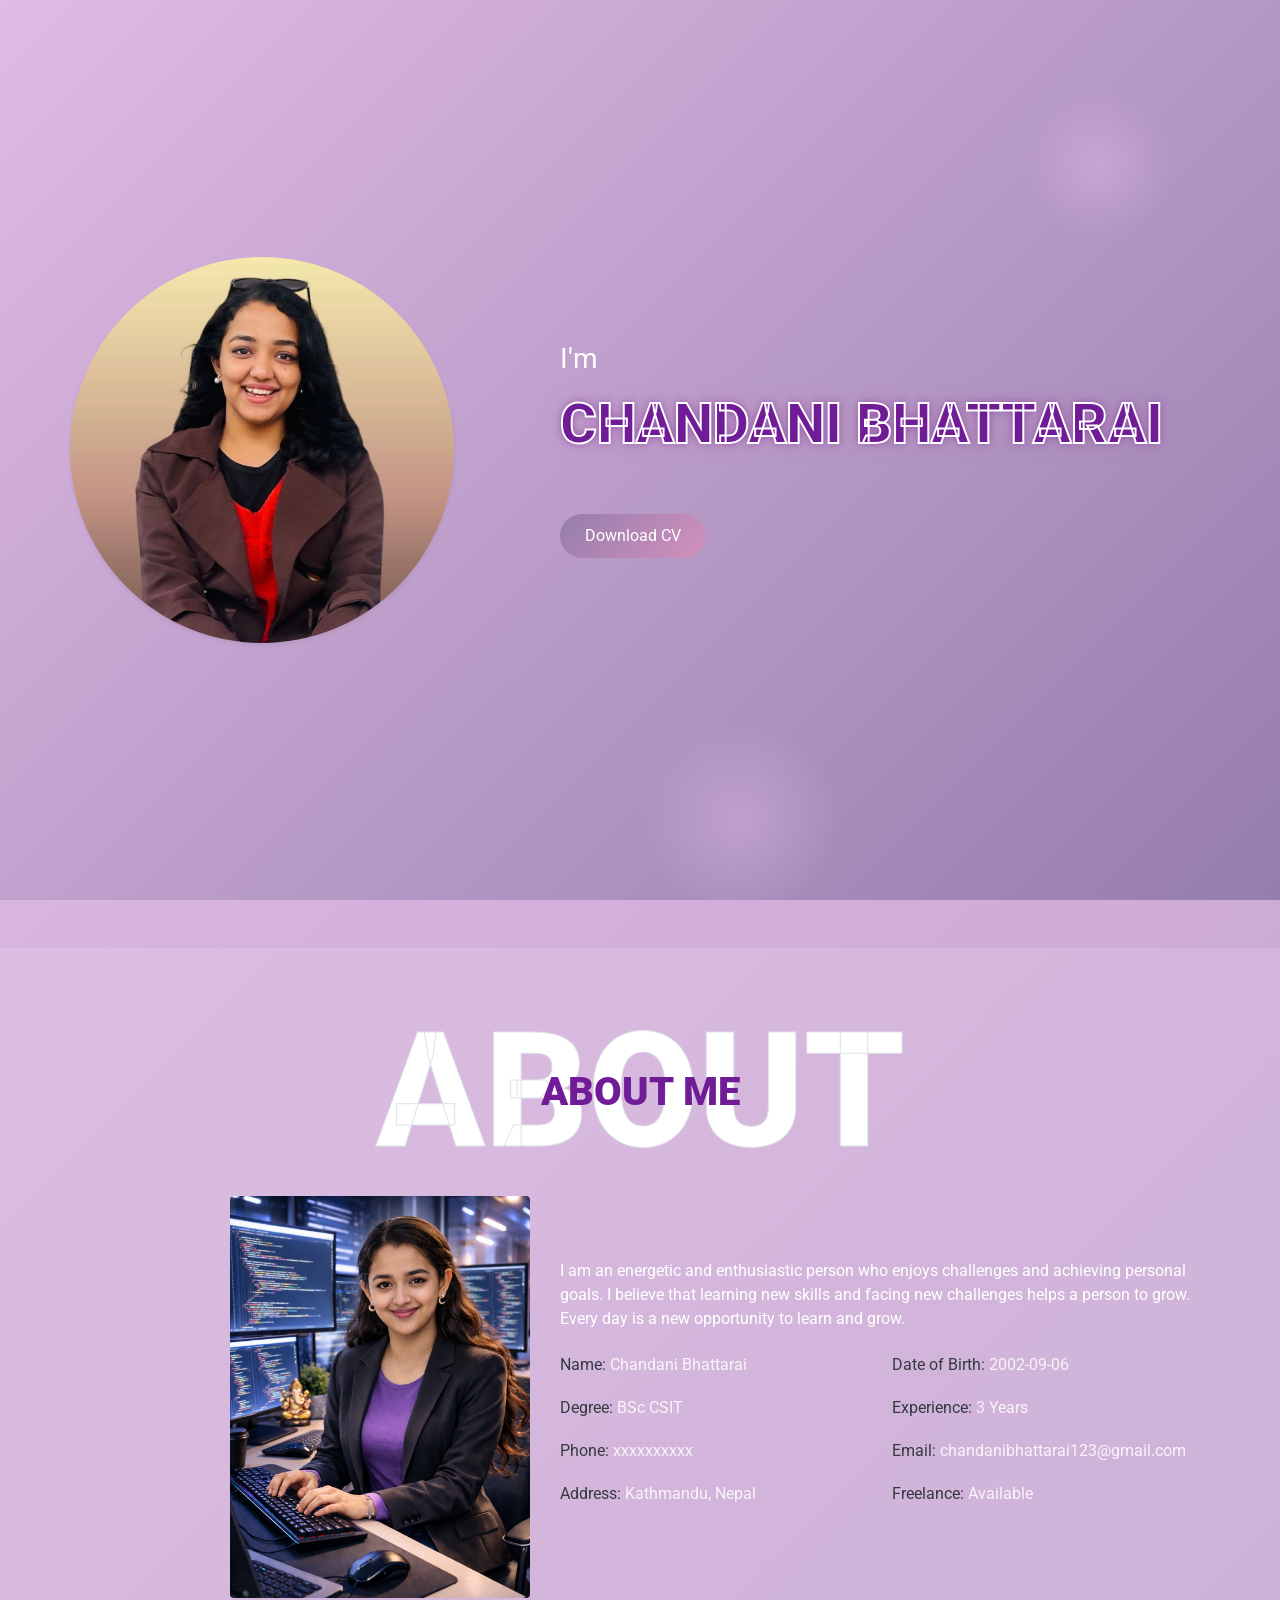
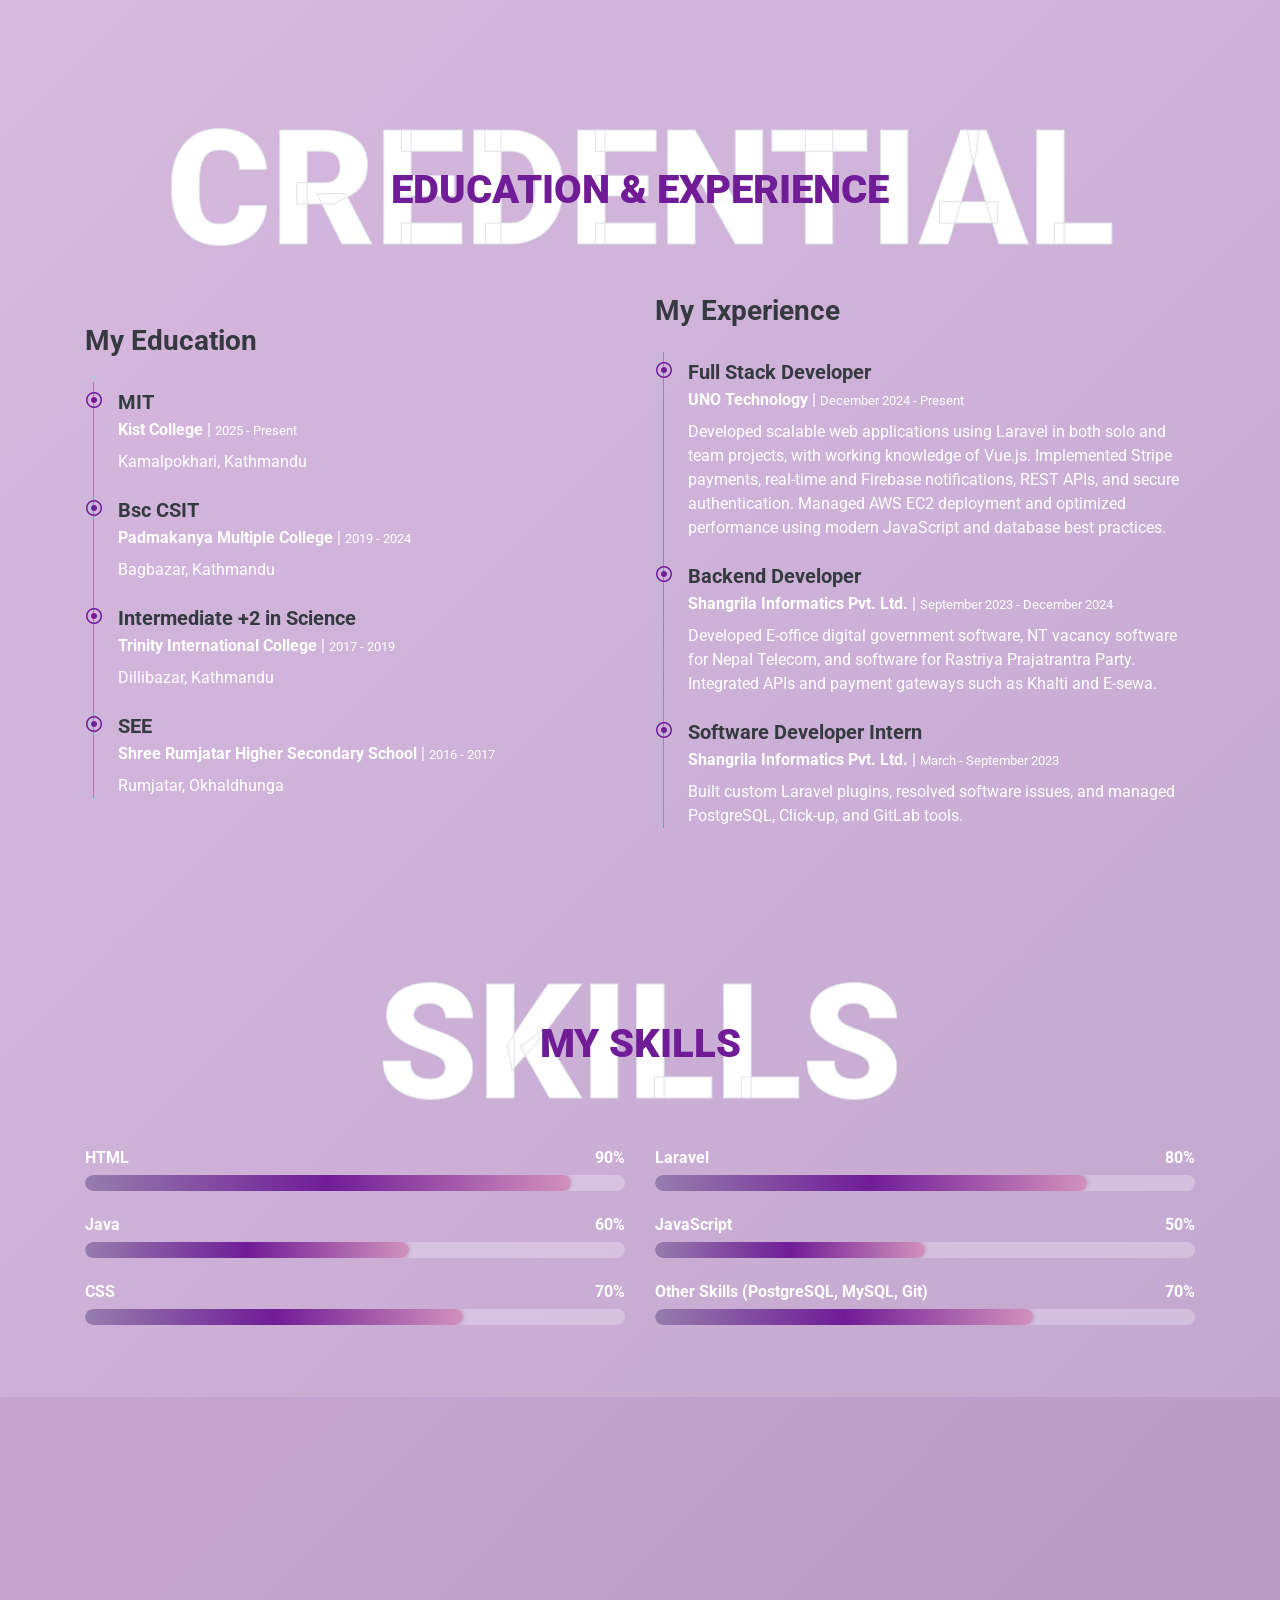
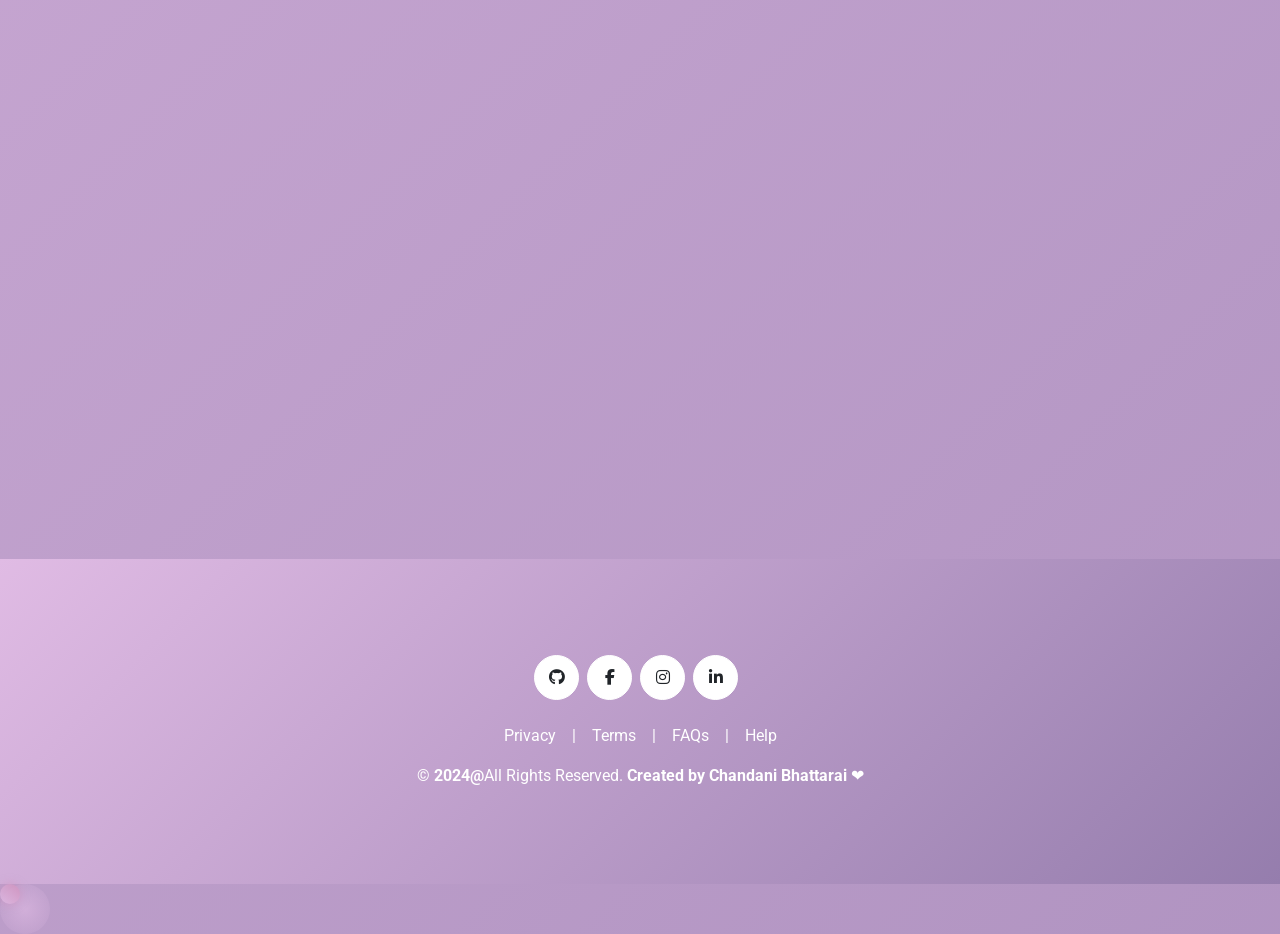
==== index.html @ 9f8122b3 "link updated of media" ====
<!doctype html>
<html lang="en">
  <head>
    <meta charset="utf-8" />
    <meta content="width=device-width, initial-scale=1.0" name="viewport" />
    <!-- CSRF Token -->
    <meta name="csrf-token" content="{{ csrf_token() }}" />
    <meta name="description" content="Official Website of Chandani Bhattarai" />
    <meta name="author" content="Chandani Bhattarai" />
    <meta
      name="keywords"
      content="Chandani Bhattarai, Software Developer, Portfolio"
    />
    <!-- Favicon -->
    <link href="public/import/assets/img/favicon.ico" rel="icon" />

    <!-- Google Web Fonts -->
    <link rel="preconnect" href="https://fonts.gstatic.com" />
    <link
      href="https://fonts.googleapis.com/css2?family=Roboto:wght@300;400;500;700;900&display=swap"
      rel="stylesheet"
    />

    <!-- Font Awesome -->
    <link
      href="https://cdnjs.cloudflare.com/ajax/libs/font-awesome/6.2.1/css/all.min.css"
      rel="stylesheet"
    />

    <!-- Libraries Stylesheet -->
    <link
      href="public/import/assets/lib/owlcarousel/assets/owl.carousel.min.css"
      rel="stylesheet"
    />
    <link
      href="public/import/assets/lib/lightbox/css/lightbox.min.css"
      rel="stylesheet"
    />

    <!-- Customized Bootstrap Stylesheet -->
    <link href="public/import/assets/css/style.css" rel="stylesheet" />
    <style>
      .cursor {
        position: absolute;
        width: 20px;
        height: 20px;
        border-radius: 50%;
        background: linear-gradient(
          45deg,
          rgba(224, 187, 228, 0.8),
          rgba(210, 145, 188, 0.8)
        );
        pointer-events: none;
        transition:
          transform 0.1s ease-out,
          width 0.1s ease-out,
          height 0.1s ease-out;
        z-index: 1000;
        transform-origin: center;
        animation: cursor-rotate 2s linear infinite;
        box-shadow: 0 0 10px rgba(210, 145, 188, 0.6);
      }

      .cursor-trail {
        position: absolute;
        width: 50px;
        height: 50px;
        border-radius: 50%;
        background: radial-gradient(
          circle,
          rgba(224, 187, 228, 0.6),
          transparent
        );
        pointer-events: none;
        transition:
          transform 0.3s ease-out,
          opacity 0.3s ease-out;
        z-index: 999;
      }

      @keyframes cursor-grow {
        0% {
          width: 20px;
          height: 20px;
        }
        100% {
          width: 30px;
          height: 30px;
        }
      }

      @keyframes cursor-shrink {
        0% {
          width: 30px;
          height: 30px;
        }
        100% {
          width: 20px;
          height: 20px;
        }
      }

      @keyframes cursor-trail {
        0% {
          opacity: 0.6;
          transform: translate(-50%, -50%) scale(1);
        }
        100% {
          opacity: 0;
          transform: translate(-50%, -50%) scale(2);
        }
      }

      @keyframes cursor-rotate {
        0% {
          transform: rotate(0deg);
        }
        100% {
          transform: rotate(360deg);
        }
      }

      /* Pastel mauve / lavender theme */
      :root {
        --primary: #e0bbe4; /* lavender */
        --secondary: #957dad; /* muted purple */
        --accent: #d291bc; /* pale mauve */
        --dark-accent: #701c97; /* deep purple */
      }

      body {
        /* richer multi-stop gradient for more movement and contrast */
        background: linear-gradient(
          135deg,
          #e0bbe4 0%,
          #957dad 40%,
          #d291bc 70%,
          #e0bbe4 100%
        );
        background-size: 400% 400%;
        animation: bg-animation 30s ease infinite;
        cursor: none;
        /* make default text light so it stands out on peach backgrounds */
        color: #ffffff;
        scroll-behavior: smooth;
      }

      .navbar {
        background: rgba(224, 187, 228, 0.15) !important;
        backdrop-filter: blur(10px);
        transition:
          background 0.3s,
          backdrop-filter 0.3s,
          transform 0.3s,
          opacity 0.3s;
        color: #333;
        box-shadow: 0 2px 5px rgba(0, 0, 0, 0.1);
        /* always visible */
        transform: translateY(0);
        opacity: 1;
      }

      .navbar .nav-link {
        color: #333 !important;
        transition:
          color 0.3s,
          transform 0.3s;
        position: relative;
      }
      .navbar .nav-link::after {
        content: "";
        position: absolute;
        bottom: -4px;
        left: 0;
        width: 0;
        height: 2px;
        background: var(--accent);
        transition: width 0.3s;
      }
      .navbar .nav-link.active,
      .navbar .nav-link:hover {
        color: var(--accent) !important;
        transform: translateY(-2px) scale(1.05);
      }
      .navbar .nav-link:hover::after {
        width: 100%;
      }
      .navbar-brand {
        transition: transform 0.3s;
      }
      .navbar-brand:hover {
        transform: scale(1.05);
      }
      .navbar:hover {
        box-shadow: 0 4px 12px rgba(0, 0, 0, 0.15);
      }

      .bg-primary {
        background: linear-gradient(
          135deg,
          #e0bbe4 0%,
          #957dad 100%
        ) !important;
      }

      /* light overlay on full-width containers for readability */
      .container-fluid {
        background-color: rgba(255, 255, 255, 0.12);
      }
      .skill h6 {
        color: #fff !important;
      }

      /* progress container contrast */
      .progress {
        background: rgba(255, 255, 255, 0.25) !important;
      }

      .text-secondary {
        color: rgba(255, 255, 255, 0.85) !important;
      }

      .text-primary {
        color: #701c97 !important;
      }

      .btn-premium {
        background: linear-gradient(135deg, #957dad, #d291bc) !important;
        color: #fff !important;
        border: none !important;
        transition:
          transform 0.3s,
          box-shadow 0.3s;
        background-size: 200% 200%;
        animation: btn-grad 8s ease infinite;
      }
      .btn-premium:hover {
        transform: scale(1.05);
        background: linear-gradient(135deg, #d291bc, #701c97) !important;
        box-shadow: 0 0 25px rgba(112, 28, 151, 0.6) !important;
      }
      @keyframes btn-grad {
        0% {
          background-position: 0% 50%;
        }
        50% {
          background-position: 100% 50%;
        }
        100% {
          background-position: 0% 50%;
        }
      }
      /* social icon buttons glow */
      .btn-social {
        transition:
          transform 0.3s,
          box-shadow 0.3s;
      }
      .btn-social:hover {
        transform: scale(1.1);
        box-shadow: 0 0 15px var(--accent);
      }
      /* global link glow on hover */
      a:hover {
        text-shadow: 0 0 8px var(--accent);
      }

      /* typed text glow */
      .typed-text-output {
        color: #fff;
        text-shadow: 0 0 8px var(--accent);
      }
      .progress-bar:hover {
        box-shadow: 0 0 10px var(--accent);
        transform: scaleY(1.05);
      }
      .progress-bar {
        background: linear-gradient(
          90deg,
          #957dad 0%,
          #701c97 50%,
          #d291bc 100%
        ) !important;
        box-shadow: 0 0 5px rgba(0, 0, 0, 0.2);
      }

      .glow-text {
        color: #701c97;
        text-shadow:
          0 0 10px rgba(112, 28, 151, 0.6),
          0 0 20px rgba(210, 145, 188, 0.4);
        animation: text-glow 3s ease-in-out infinite;
      }
      @keyframes text-glow {
        0%,
        100% {
          text-shadow: 0 0 10px rgba(155, 123, 168, 0.6);
        }
        50% {
          text-shadow: 0 0 20px rgba(237, 170, 139, 0.8);
        }
      }

      .back-to-top {
        background: linear-gradient(135deg, #d291bc, #957dad) !important;
        box-shadow:
          0 0 15px rgba(0, 0, 0, 0.2),
          0 0 25px rgba(112, 28, 151, 0.6) !important;
      }

      .back-to-top:hover {
        background: linear-gradient(135deg, #957dad, #701c97) !important;
      }

      .navbar-nav .nav-link::after {
        background: #7b5a8b;
      }
      /* animated gradient background */
      @keyframes bg-animation {
        0% {
          background-position: 0% 50%;
        }
        50% {
          background-position: 100% 50%;
        }
        100% {
          background-position: 0% 50%;
        }
      }

      .bg-animated {
        background: linear-gradient(
          45deg,
          var(--primary),
          var(--secondary),
          var(--accent),
          var(--dark-accent)
        );
        background-size: 400% 400%;
        animation: bg-animation 20s ease infinite;
      }

      /* floating shapes in hero */
      .floating-shape {
        position: absolute;
        width: 150px;
        height: 150px;
        background: radial-gradient(
          circle at center,
          rgba(224, 187, 228, 0.4),
          transparent 70%
        );
        border-radius: 50%;
        animation: float 6s ease-in-out infinite;
        top: 10%;
        left: 80%;
        pointer-events: none;
      }
      .float-img {
        animation: float 6s ease-in-out infinite;
        transition: transform 0.5s ease;
      }
      .float-img:hover {
        transform: translateY(-10px) scale(1.02);
      }
      @keyframes float {
        0%,
        100% {
          transform: translate(0, 0);
        }
        50% {
          transform: translate(20px, -20px);
        }
      }

      /* enhanced nav link hover underline */
      .navbar-nav .nav-link {
        position: relative;
        transition: color 0.3s;
      }
      .navbar-nav .nav-link::after {
        content: "";
        position: absolute;
        left: 0;
        bottom: -3px;
        width: 0;
        height: 2px;
        background: var(--accent);
        transition: width 0.4s ease;
      }
      .navbar-nav .nav-link:hover::after {
        width: 100%;
      }
      .navbar-nav .nav-link:hover {
        color: var(--accent) !important;
        text-shadow: 0 0 6px var(--accent);
      }

      /* premium button shine */
      .btn-premium {
        position: relative;
        overflow: hidden;
        transition: transform 0.3s;
      }
      .btn-premium::before {
        content: "";
        position: absolute;
        top: -50%;
        left: -50%;
        width: 200%;
        height: 200%;
        background: radial-gradient(
          circle at center,
          rgba(255, 255, 255, 0.6),
          transparent 70%
        );
        opacity: 0;
        transition:
          opacity 0.3s,
          transform 0.5s;
      }
      .btn-premium:hover {
        transform: translateY(-3px);
      }
      .btn-premium:hover::before {
        opacity: 1;
        transform: scale(0);
      }

      /* gradient animated skill bars */
      .progress-bar {
        background: linear-gradient(
          90deg,
          #957dad 0%,
          #701c97 50%,
          #d291bc 100%
        );
        background-size: 200% 100%;
        animation: progress-animation 2s ease forwards;
      }
      @keyframes progress-animation {
        from {
          background-position: 100% 0;
        }
        to {
          background-position: 0 0;
        }
      }

      /* reveal animations */
      .reveal {
        opacity: 0;
        transform: translateY(20px);
        transition:
          opacity 1s ease,
          transform 1s ease;
      }
      .reveal[data-delay] {
        transition-delay: var(--delay);
      }
      .reveal.active {
        opacity: 1;
        transform: translateY(0);
      }

      /* global smooth transition helper */
      .smooth-transition {
        transition: all 0.4s ease;
      }

      /* heading glow animation */
      .display-4 {
        animation: heading-glow 6s ease-in-out infinite;
      }
      @keyframes heading-glow {
        0%,
        100% {
          filter: drop-shadow(0 0 5px var(--accent));
        }
        50% {
          filter: drop-shadow(0 0 15px var(--secondary));
        }
      }

      /* typed text color cycle */
      .typed-text-output {
        animation: typed-color 5s infinite;
      }
      @keyframes typed-color {
        0% {
          color: #fff;
        }
        50% {
          color: var(--secondary);
        }
        100% {
          color: #fff;
        }
      }

      /* floating back-to-top */
      .back-to-top {
        animation: floatButton 3s ease-in-out infinite;
        background: linear-gradient(135deg, #d291bc, #957dad) !important;
      }
      @keyframes floatButton {
        0%,
        100% {
          transform: translateY(0);
        }
        50% {
          transform: translateY(-5px);
        }
      }
    </style>
  </head>

  <body data-spy="scroll" data-target=".navbar" data-offset="51">
    <!-- Navbar Start -->
    <nav
      class="navbar fixed-top shadow-sm navbar-expand-lg bg-light navbar-light py-3 py-lg-0 px-lg-5"
    >
      <a href="index.html" class="navbar-brand ml-lg-3">
        <h1 class="m-0 display-5">
          <span class="text-primary">Chandani</span> Bhattarai
        </h1>
      </a>
      <button
        type="button"
        class="navbar-toggler"
        data-toggle="collapse"
        data-target="#navbarCollapse"
      >
        <span class="navbar-toggler-icon"></span>
      </button>
      <div class="collapse navbar-collapse px-lg-3" id="navbarCollapse">
        <div class="navbar-nav m-auto py-0">
          <a href="#home" class="nav-item nav-link active">Home</a>
          <a href="#about" class="nav-item nav-link">About</a>
          <a href="#qualification" class="nav-item nav-link">Credential</a>
          <a href="#skill" class="nav-item nav-link">Skill</a>
          <a href="#contact" class="nav-item nav-link">Contact</a>
        </div>
        <a class="btn btn-premium d-none d-lg-block">Hire Me</a>
      </div>
    </nav>
    <!-- Navbar End -->

    <!-- Header Starts -->
    <div
      class="container-fluid bg-primary d-flex align-items-center mb-5 py-5 bg-animated reveal"
      id="home"
      data-delay="0"
      style="min-height: 100vh; position: relative; overflow: hidden"
    >
      <!-- floating background shapes -->
      <div class="floating-shape"></div>
      <div
        class="floating-shape"
        style="
          width: 100px;
          height: 100px;
          top: 60%;
          left: 20%;
          animation-duration: 8s;
        "
      ></div>
      <div
        class="floating-shape"
        style="
          width: 200px;
          height: 200px;
          top: 80%;
          left: 50%;
          animation-duration: 10s;
        "
      ></div>
      <div class="container">
        <div class="row align-items-center">
          <div
            class="col-lg-5 px-5 pl-lg-0 pb-5 pb-lg-0 reveal"
            data-delay="100"
          >
            <img
              class="img-fluid rounded-circle shadow-sm float-img"
              src="profile.jpeg"
              alt=""
              style="width: 90%"
            />
          </div>
          <div
            class="col-lg-7 text-center text-lg-left reveal"
            data-delay="300"
          >
            <h3 class="text-white font-weight-normal mb-3">I'm</h3>
            <h1
              class="display-4 text-uppercase text-primary mb-2 glow-text"
              style="-webkit-text-stroke: 2px #ffffff"
            >
              Chandani Bhattarai
            </h1>
            <h1
              class="typed-text-output d-inline font-weight-lighter text-white"
            ></h1>
            <div class="typed-text d-none">Full Stack Developer</div>
            <div
              class="d-flex align-items-center justify-content-center justify-content-lg-start pt-5"
            >
              <a href="CV..pdf" class="btn btn-premium mr-5">Download CV</a>
            </div>
          </div>
        </div>
      </div>
    </div>
    <!-- Header End -->

    <!-- About Start -->
    <div class="container-fluid py-5 reveal" id="about" data-delay="200">
      <div class="container">
        <div
          class="position-relative d-flex align-items-center justify-content-center"
        >
          <h1
            class="display-1 text-uppercase text-white"
            style="-webkit-text-stroke: 1px #dee2e6"
          >
            About
          </h1>
          <h1 class="position-absolute text-uppercase text-primary">
            About Me
          </h1>
        </div>
        <div class="row align-items-center">
          <div
            class="col-lg-5 pb-4 pb-lg-0 justify-content-end reveal align-items-center d-flex"
          >
            <img
              src="chandanii.png"
              alt=""
              width="300"
              height="300"
              class="img-fluid rounded justify-content-end reveal align-items-center"
            />
          </div>
          <div class="col-lg-7">
            <p>
              I am an energetic and enthusiastic person who enjoys challenges
              and achieving personal goals. I believe that learning new skills
              and facing new challenges helps a person to grow. Every day is a
              new opportunity to learn and grow.
            </p>
            <div class="row mb-3">
              <div class="col-sm-6 py-2">
                <h6>
                  Name: <span class="text-secondary">Chandani Bhattarai</span>
                </h6>
              </div>
              <div class="col-sm-6 py-2">
                <h6>
                  Date of Birth: <span class="text-secondary">2002-09-06</span>
                </h6>
              </div>
              <div class="col-sm-6 py-2">
                <h6>Degree: <span class="text-secondary">BSc CSIT</span></h6>
              </div>
              <div class="col-sm-6 py-2">
                <h6>Experience: <span class="text-secondary">3 Years</span></h6>
              </div>
              <div class="col-sm-6 py-2">
                <h6>Phone: <span class="text-secondary">xxxxxxxxxx</span></h6>
              </div>
              <div class="col-sm-6 py-2">
                <h6>
                  Email:
                  <span class="text-secondary"
                    >chandanibhattarai123@gmail.com</span
                  >
                </h6>
              </div>
              <div class="col-sm-6 py-2">
                <h6>
                  Address: <span class="text-secondary">Kathmandu, Nepal</span>
                </h6>
              </div>
              <div class="col-sm-6 py-2">
                <h6>
                  Freelance: <span class="text-secondary">Available</span>
                </h6>
              </div>
            </div>
          </div>
        </div>
      </div>
    </div>
    <!-- About End -->
    <div
      class="container-fluid py-5 reveal"
      id="qualification"
      data-delay="400"
    >
      <div class="container">
        <div
          class="position-relative d-flex align-items-center justify-content-center"
        >
          <h1
            class="display-1 text-uppercase text-white"
            style="-webkit-text-stroke: 1px #dee2e6"
          >
            Credential
          </h1>
          <h1 class="position-absolute text-uppercase text-primary">
            Education & Experience
          </h1>
        </div>
        <div class="row align-items-center">
          <div class="col-lg-6">
            <h3 class="mb-4">My Education</h3>
            <div class="border-left border-primary pt-2 pl-4 ml-2">
              <!-- Static Education Entries -->
              <div class="position-relative mb-4">
                <i
                  class="far fa-dot-circle text-primary position-absolute"
                  style="top: 2px; left: -32px"
                ></i>
                <h5 class="font-weight-bold mb-1">MIT</h5>
                <p class="mb-2">
                  <strong>Kist College</strong> |
                  <small>2025 - Present</small>
                </p>
                <p>Kamalpokhari, Kathmandu</p>
              </div>
              <div class="position-relative mb-4">
                <i
                  class="far fa-dot-circle text-primary position-absolute"
                  style="top: 2px; left: -32px"
                ></i>
                <h5 class="font-weight-bold mb-1">Bsc CSIT</h5>
                <p class="mb-2">
                  <strong>Padmakanya Multiple College</strong> |
                  <small>2019 - 2024</small>
                </p>
                <p>Bagbazar, Kathmandu</p>
              </div>
              <div class="position-relative mb-4">
                <i
                  class="far fa-dot-circle text-primary position-absolute"
                  style="top: 2px; left: -32px"
                ></i>
                <h5 class="font-weight-bold mb-1">
                  Intermediate +2 in Science
                </h5>
                <p class="mb-2">
                  <strong>Trinity International College</strong> |
                  <small>2017 - 2019</small>
                </p>
                <p>Dillibazar, Kathmandu</p>
              </div>
              <div class="position-relative mb-4">
                <i
                  class="far fa-dot-circle text-primary position-absolute"
                  style="top: 2px; left: -32px"
                ></i>
                <h5 class="font-weight-bold mb-1">SEE</h5>
                <p class="mb-2">
                  <strong>Shree Rumjatar Higher Secondary School</strong> |
                  <small>2016 - 2017</small>
                </p>
                <p>Rumjatar, Okhaldhunga</p>
              </div>
            </div>
          </div>
          <div class="col-lg-6">
            <h3 class="mb-4">My Experience</h3>
            <div class="border-left border-primary pt-2 pl-4 ml-2">
              <!-- Static Experience Entries -->
              <div class="position-relative mb-4">
                <i
                  class="far fa-dot-circle text-primary position-absolute"
                  style="top: 2px; left: -32px"
                ></i>
                <h5 class="font-weight-bold mb-1">Full Stack Developer</h5>
                <p class="mb-2">
                  <strong>UNO Technology</strong> |
                  <small>December 2024 - Present</small>
                </p>
                <p>
                  Developed scalable web applications using Laravel in both solo
                  and team projects, with working knowledge of Vue.js.
                  Implemented Stripe payments, real-time and Firebase
                  notifications, REST APIs, and secure authentication. Managed
                  AWS EC2 deployment and optimized performance using modern
                  JavaScript and database best practices.
                </p>
              </div>
              <div class="position-relative mb-4">
                <i
                  class="far fa-dot-circle text-primary position-absolute"
                  style="top: 2px; left: -32px"
                ></i>
                <h5 class="font-weight-bold mb-1">Backend Developer</h5>
                <p class="mb-2">
                  <strong>Shangrila Informatics Pvt. Ltd.</strong> |
                  <small>September 2023 - December 2024</small>
                </p>
                <p>
                  Developed E-office digital government software, NT vacancy
                  software for Nepal Telecom, and software for Rastriya
                  Prajatrantra Party. Integrated APIs and payment gateways such
                  as Khalti and E-sewa.
                </p>
              </div>
              <div class="position-relative mb-4">
                <i
                  class="far fa-dot-circle text-primary position-absolute"
                  style="top: 2px; left: -32px"
                ></i>
                <h5 class="font-weight-bold mb-1">Software Developer Intern</h5>
                <p class="mb-2">
                  <strong>Shangrila Informatics Pvt. Ltd.</strong> |
                  <small>March - September 2023</small>
                </p>
                <p>
                  Built custom Laravel plugins, resolved software issues, and
                  managed PostgreSQL, Click-up, and GitLab tools.
                </p>
              </div>
            </div>
          </div>
        </div>
      </div>
    </div>

    <!-- Skill Start -->
    <div class="container-fluid py-5 reveal" id="skill" data-delay="600">
      <div class="container">
        <div
          class="position-relative d-flex align-items-center justify-content-center"
        >
          <h1
            class="display-1 text-uppercase text-white"
            style="-webkit-text-stroke: 1px #dee2e6"
          >
            Skills
          </h1>
          <h1 class="position-absolute text-uppercase text-primary">
            My Skills
          </h1>
        </div>
        <div class="row align-items-center">
          <div class="col-md-6">
            <div class="skill mb-4">
              <div class="d-flex justify-content-between">
                <h6 class="font-weight-bold">HTML</h6>
                <h6 class="font-weight-bold">90%</h6>
              </div>
              <div class="progress">
                <div
                  class="progress-bar"
                  role="progressbar"
                  aria-valuenow="90"
                  aria-valuemin="0"
                  aria-valuemax="100"
                  style="width: 90%; background-color: #007bff"
                ></div>
              </div>
            </div>
            <div class="skill mb-4">
              <div class="d-flex justify-content-between">
                <h6 class="font-weight-bold">Java</h6>
                <h6 class="font-weight-bold">60%</h6>
              </div>
              <div class="progress">
                <div
                  class="progress-bar"
                  role="progressbar"
                  aria-valuenow="60"
                  aria-valuemin="0"
                  aria-valuemax="100"
                  style="width: 60%; background-color: #28a745"
                ></div>
              </div>
            </div>
            <div class="skill mb-4">
              <div class="d-flex justify-content-between">
                <h6 class="font-weight-bold">CSS</h6>
                <h6 class="font-weight-bold">70%</h6>
              </div>
              <div class="progress">
                <div
                  class="progress-bar"
                  role="progressbar"
                  aria-valuenow="70"
                  aria-valuemin="0"
                  aria-valuemax="100"
                  style="width: 70%; background-color: #17a2b8"
                ></div>
              </div>
            </div>
          </div>
          <div class="col-md-6">
            <div class="skill mb-4">
              <div class="d-flex justify-content-between">
                <h6 class="font-weight-bold">Laravel</h6>
                <h6 class="font-weight-bold">80%</h6>
              </div>
              <div class="progress">
                <div
                  class="progress-bar"
                  role="progressbar"
                  aria-valuenow="80"
                  aria-valuemin="0"
                  aria-valuemax="100"
                  style="width: 80%; background-color: #dc3545"
                ></div>
              </div>
            </div>
            <div class="skill mb-4">
              <div class="d-flex justify-content-between">
                <h6 class="font-weight-bold">JavaScript</h6>
                <h6 class="font-weight-bold">50%</h6>
              </div>
              <div class="progress">
                <div
                  class="progress-bar"
                  role="progressbar"
                  aria-valuenow="50"
                  aria-valuemin="0"
                  aria-valuemax="100"
                  style="width: 50%; background-color: #ffc107"
                ></div>
              </div>
            </div>
            <div class="skill mb-4">
              <div class="d-flex justify-content-between">
                <h6 class="font-weight-bold">
                  Other Skills (PostgreSQL, MySQL, Git)
                </h6>
                <h6 class="font-weight-bold">70%</h6>
              </div>
              <div class="progress">
                <div
                  class="progress-bar"
                  role="progressbar"
                  aria-valuenow="70"
                  aria-valuemin="0"
                  aria-valuemax="100"
                  style="width: 70%; background-color: #6f42c1"
                ></div>
              </div>
            </div>
          </div>
        </div>
      </div>
    </div>

    <!-- Contact Start -->
    <div class="container-fluid py-5 reveal" id="contact" data-delay="800">
      <div class="container">
        <div
          class="position-relative d-flex align-items-center justify-content-center"
        >
          <h1
            class="display-1 text-uppercase text-white"
            style="-webkit-text-stroke: 1px #dee2e6"
          >
            Contact
          </h1>
          <h1 class="position-absolute text-uppercase text-primary">
            Contact Me
          </h1>
        </div>
        <div class="row justify-content-center">
          <div class="col-lg-8">
            <div class="contact-form text-center">
              <!-- Static Alert Message -->
              <br />
              <form id="contactForm">
                <div class="form-row">
                  <div class="control-group col-sm-6">
                    <input
                      type="text"
                      class="form-control p-4"
                      id="name"
                      placeholder="Your Name"
                      required
                    />
                  </div>
                  <br />
                  <div class="control-group col-sm-6">
                    <input
                      type="email"
                      class="form-control p-4"
                      id="email"
                      placeholder="Your Email"
                      required
                    />
                  </div>
                </div>
                <br />
                <div class="control-group">
                  <input
                    type="text"
                    class="form-control p-4"
                    id="subject"
                    placeholder="Subject"
                    required
                  />
                </div>
                <br />
                <div class="control-group">
                  <textarea
                    class="form-control py-3 px-4"
                    rows="5"
                    id="message"
                    placeholder="Message"
                    required
                  ></textarea>
                </div>
                <br />
                <div>
                  <button
                    class="btn btn-premium"
                    type="submit"
                    id="sendMessageButton"
                  >
                    Send Message
                  </button>
                </div>
                <!-- Static Error Messages -->
                <br />
              </form>
            </div>
          </div>
        </div>
      </div>
    </div>
    <!-- Contact End -->
    <div
      class="container-fluid bg-primary text-white mt-5 py-5 px-sm-3 px-md-5"
    >
      <div class="container text-center py-5">
        <div class="d-flex justify-content-center mb-4">
          <a
            class="btn btn-light btn-social mr-2"
            href="https://www.github.com/chandanibhattarai"
            target="_blank"
            ><i class="fab fa-github"></i
          ></a>
          <a
            class="btn btn-light btn-social mr-2"
            href="https://www.facebook.com/chandani.bhattarai1"
            target="_blank"
            ><i class="fab fa-facebook-f"></i
          ></a>
          <a
            class="btn btn-light btn-social mr-2"
            href="https://www.instagram.com/chandanibhattarai_"
            target="_blank"
            ><i class="fab fa-instagram"></i
          ></a>
          <a
            class="btn btn-light btn-social mr-2"
            href="https://www.linkedin.com/in/chandani-bhattarai-9b9967338/"
            target="_blank"
            ><i class="fab fa-linkedin-in"></i
          ></a>
        </div>
        <div class="d-flex justify-content-center mb-3">
          <a class="text-white" href="#">Privacy</a>
          <span class="px-3">|</span>
          <a class="text-white" href="#">Terms</a>
          <span class="px-3">|</span>
          <a class="text-white" href="#">FAQs</a>
          <span class="px-3">|</span>
          <a class="text-white" href="#">Help</a>
        </div>
        <p class="m-0">
          &copy; <a class="text-white font-weight-bold" href="#">2024@</a>All
          Rights Reserved.
          <a class="text-white font-weight-bold"
            >Created by Chandani Bhattarai</a
          >
          &#10084;
        </p>
      </div>
    </div>
    <script src="https://code.jquery.com/jquery-3.4.1.min.js"></script>
    <script src="https://stackpath.bootstrapcdn.com/bootstrap/4.4.1/js/bootstrap.bundle.min.js"></script>
    <script src="public/import/assets/lib/typed/typed.min.js"></script>
    <script src="public/import/assets/lib/easing/easing.min.js"></script>
    <script src="public/import/assets/lib/waypoints/waypoints.min.js"></script>
    <script src="public/import/assets/lib/owlcarousel/owl.carousel.min.js"></script>
    <script src="public/import/assets/lib/isotope/isotope.pkgd.min.js"></script>
    <script src="public/import/assets/lib/lightbox/js/lightbox.min.js"></script>

    <!-- Contact Javascript File -->
    <script src="public/mail/jqBootstrapValidation.min.js"></script>
    <script src="public/import/assets/mail/contact.js"></script>
    <script>
      const cursor = document.createElement("div");
      const cursorTrail = document.createElement("div");
      cursor.classList.add("cursor");
      cursorTrail.classList.add("cursor-trail");
      document.body.appendChild(cursor);
      document.body.appendChild(cursorTrail);

      document.addEventListener("mousemove", (e) => {
        cursor.style.left = e.pageX + "px";
        cursor.style.top = e.pageY + "px";
        cursorTrail.style.left = e.pageX + "px";
        cursorTrail.style.top = e.pageY + "px";
      });

      document.addEventListener("mousedown", () => {
        cursor.style.animation = "cursor-grow 0.2s forwards";
        cursorTrail.style.animation = "cursor-trail 0.5s ease-out";
      });

      document.addEventListener("mouseup", () => {
        cursor.style.animation = "cursor-shrink 0.2s forwards";
        cursorTrail.style.animation = "";
      });

      document.addEventListener("click", () => {
        cursorTrail.style.animation = "cursor-trail 0.5s ease-out";
      });
    </script>
    <!-- Scroll reveal animation -->
    <script>
      document.addEventListener("DOMContentLoaded", () => {
        const revealElements = document.querySelectorAll(".reveal");
        const observer = new IntersectionObserver(
          (entries) => {
            entries.forEach((entry) => {
              if (entry.isIntersecting) {
                const el = entry.target;
                const delay = el.getAttribute("data-delay");
                if (delay) {
                  setTimeout(
                    () => el.classList.add("active"),
                    parseFloat(delay),
                  );
                } else {
                  el.classList.add("active");
                }
                observer.unobserve(el);
              }
            });
          },
          { threshold: 0.1 },
        );
        revealElements.forEach((el) => observer.observe(el));

        // hero parallax for floating shapes
        const hero = document.getElementById("home");
        if (hero) {
          hero.addEventListener("mousemove", (e) => {
            const shapes = hero.querySelectorAll(".floating-shape");
            shapes.forEach((shape, i) => {
              const speed = (i + 1) * 0.02;
              const x = (e.clientX - window.innerWidth / 2) * speed;
              const y = (e.clientY - window.innerHeight / 2) * speed;
              shape.style.transform = `translate(${x}px,${y}px)`;
            });
          });
        }
      });
    </script>
    <!-- Template Javascript -->
    <script src="public/import/assets/js/main.js"></script>
    <!-- Back to Top Button -->
    <a href="#" class="back-to-top"><i class="fas fa-chevron-up"></i></a>
    <style>
      /* Back to Top Button */
      .back-to-top {
        position: fixed;
        bottom: 20px;
        right: 20px;
        background: linear-gradient(135deg, #edaa8b, #9b7ba8);
        color: #fff;
        border: none;
        border-radius: 50%;
        width: 50px;
        height: 50px;
        text-align: center;
        line-height: 50px;
        font-size: 24px;
        box-shadow: 0 4px 8px rgba(0, 0, 0, 0.2);
        display: none;
        z-index: 1000;
        cursor: pointer;
        transition:
          background 0.3s,
          transform 0.3s;
        animation: floatButton 3s ease-in-out infinite;
      }

      .back-to-top:hover {
        background: linear-gradient(135deg, #9b7ba8, #7b5a8b);
        transform: scale(1.1);
      }

      .back-to-top {
        opacity: 0;
      }
      .back-to-top.show {
        opacity: 1;
      }
      .back-to-top.show {
        opacity: 1;
      }

      .back-to-top i {
        margin-top: 4px;
      }
    </style>
  </body>
</html>
---- public/import/assets/css/style.css ----
/******* Bootstrap Theming ********/
/*!
 * Bootstrap v4.5.3 (https://getbootstrap.com/)
 * Copyright 2011-2020 The Bootstrap Authors
 * Copyright 2011-2020 Twitter, Inc.
 * Licensed under MIT (https://github.com/twbs/bootstrap/blob/main/LICENSE)
 */
:root {
  --blue: #007bff;
  --indigo: #6610f2;
  --purple: #6f42c1;
  --pink: #e83e8c;
  --red: #dc3545;
  --orange: #fd7e14;
  --yellow: #ffc107;
  --green: #28a745;
  --teal: #20c997;
  --cyan: #17a2b8;
  --white: #fff;
  --gray: #6c757d;
  --gray-dark: #343a40;
  --primary: #0BCEAF;
  --secondary: #6c757d;
  --success: #28a745;
  --info: #17a2b8;
  --warning: #ffc107;
  --danger: #dc3545;
  --light: #ffffff;
  --dark: #343a40;
  --breakpoint-xs: 0;
  --breakpoint-sm: 576px;
  --breakpoint-md: 768px;
  --breakpoint-lg: 992px;
  --breakpoint-xl: 1200px;
  --font-family-sans-serif: "Roboto", sans-serif;
  --font-family-monospace: SFMono-Regular, Menlo, Monaco, Consolas, "Liberation Mono", "Courier New", monospace;
}

*,
*::before,
*::after {
  box-sizing: border-box;
}

html {
  font-family: sans-serif;
  line-height: 1.15;
  -webkit-text-size-adjust: 100%;
  -webkit-tap-highlight-color: rgba(0, 0, 0, 0);
}

article, aside, figcaption, figure, footer, header, hgroup, main, nav, section {
  display: block;
}

body {
  margin: 0;
  font-family: "Roboto", sans-serif;
  font-size: 1rem;
  font-weight: 400;
  line-height: 1.5;
  color: #6c757d;
  text-align: left;
  background-color: #ffffff;
}

[tabindex="-1"]:focus:not(:focus-visible) {
  outline: 0 !important;
}

hr {
  box-sizing: content-box;
  height: 0;
  overflow: visible;
}

h1, h2, h3, h4, h5, h6 {
  margin-top: 0;
  margin-bottom: 0.5rem;
}

p {
  margin-top: 0;
  margin-bottom: 1rem;
}

abbr[title],
abbr[data-original-title] {
  text-decoration: underline;
  text-decoration: underline dotted;
  cursor: help;
  border-bottom: 0;
  text-decoration-skip-ink: none;
}

address {
  margin-bottom: 1rem;
  font-style: normal;
  line-height: inherit;
}

ol,
ul,
dl {
  margin-top: 0;
  margin-bottom: 1rem;
}

ol ol,
ul ul,
ol ul,
ul ol {
  margin-bottom: 0;
}

dt {
  font-weight: 700;
}

dd {
  margin-bottom: .5rem;
  margin-left: 0;
}

blockquote {
  margin: 0 0 1rem;
}

b,
strong {
  font-weight: bolder;
}

small {
  font-size: 80%;
}

sub,
sup {
  position: relative;
  font-size: 75%;
  line-height: 0;
  vertical-align: baseline;
}

sub {
  bottom: -.25em;
}

sup {
  top: -.5em;
}

a {
  color: #0BCEAF;
  text-decoration: none;
  background-color: transparent;
}

a:hover {
  color: #078571;
  text-decoration: underline;
}

a:not([href]):not([class]) {
  color: inherit;
  text-decoration: none;
}

a:not([href]):not([class]):hover {
  color: inherit;
  text-decoration: none;
}

pre,
code,
kbd,
samp {
  font-family: SFMono-Regular, Menlo, Monaco, Consolas, "Liberation Mono", "Courier New", monospace;
  font-size: 1em;
}

pre {
  margin-top: 0;
  margin-bottom: 1rem;
  overflow: auto;
  -ms-overflow-style: scrollbar;
}

figure {
  margin: 0 0 1rem;
}

img {
  vertical-align: middle;
  border-style: none;
}

svg {
  overflow: hidden;
  vertical-align: middle;
}

table {
  border-collapse: collapse;
}

caption {
  padding-top: 0.75rem;
  padding-bottom: 0.75rem;
  color: #6c757d;
  text-align: left;
  caption-side: bottom;
}

th {
  text-align: inherit;
  text-align: -webkit-match-parent;
}

label {
  display: inline-block;
  margin-bottom: 0.5rem;
}

button {
  border-radius: 0;
}

button:focus {
  outline: 1px dotted;
  outline: 5px auto -webkit-focus-ring-color;
}

input,
button,
select,
optgroup,
textarea {
  margin: 0;
  font-family: inherit;
  font-size: inherit;
  line-height: inherit;
}

button,
input {
  overflow: visible;
}

button,
select {
  text-transform: none;
}

[role="button"] {
  cursor: pointer;
}

select {
  word-wrap: normal;
}

button,
[type="button"],
[type="reset"],
[type="submit"] {
  -webkit-appearance: button;
}

button:not(:disabled),
[type="button"]:not(:disabled),
[type="reset"]:not(:disabled),
[type="submit"]:not(:disabled) {
  cursor: pointer;
}

button::-moz-focus-inner,
[type="button"]::-moz-focus-inner,
[type="reset"]::-moz-focus-inner,
[type="submit"]::-moz-focus-inner {
  padding: 0;
  border-style: none;
}

input[type="radio"],
input[type="checkbox"] {
  box-sizing: border-box;
  padding: 0;
}

textarea {
  overflow: auto;
  resize: vertical;
}

fieldset {
  min-width: 0;
  padding: 0;
  margin: 0;
  border: 0;
}

legend {
  display: block;
  width: 100%;
  max-width: 100%;
  padding: 0;
  margin-bottom: .5rem;
  font-size: 1.5rem;
  line-height: inherit;
  color: inherit;
  white-space: normal;
}

@media (max-width: 1200px) {
  legend {
    font-size: calc(1.275rem + 0.3vw) ;
  }
}

progress {
  vertical-align: baseline;
}

[type="number"]::-webkit-inner-spin-button,
[type="number"]::-webkit-outer-spin-button {
  height: auto;
}

[type="search"] {
  outline-offset: -2px;
  -webkit-appearance: none;
}

[type="search"]::-webkit-search-decoration {
  -webkit-appearance: none;
}

::-webkit-file-upload-button {
  font: inherit;
  -webkit-appearance: button;
}

output {
  display: inline-block;
}

summary {
  display: list-item;
  cursor: pointer;
}

template {
  display: none;
}

[hidden] {
  display: none !important;
}

h1, h2, h3, h4, h5, h6,
.h1, .h2, .h3, .h4, .h5, .h6 {
  margin-bottom: 0.5rem;
  font-weight: 500;
  line-height: 1.2;
  color: #343a40;
}

h1, .h1 {
  font-size: 2.5rem;
}

@media (max-width: 1200px) {
  h1, .h1 {
    font-size: calc(1.375rem + 1.5vw) ;
  }
}

h2, .h2 {
  font-size: 2rem;
}

@media (max-width: 1200px) {
  h2, .h2 {
    font-size: calc(1.325rem + 0.9vw) ;
  }
}

h3, .h3 {
  font-size: 1.75rem;
}

@media (max-width: 1200px) {
  h3, .h3 {
    font-size: calc(1.3rem + 0.6vw) ;
  }
}

h4, .h4 {
  font-size: 1.5rem;
}

@media (max-width: 1200px) {
  h4, .h4 {
    font-size: calc(1.275rem + 0.3vw) ;
  }
}

h5, .h5 {
  font-size: 1.25rem;
}

h6, .h6 {
  font-size: 1rem;
}

.lead {
  font-size: 1.25rem;
  font-weight: 300;
}

.display-1 {
  font-size: 10rem;
  font-weight: 300;
  line-height: 1.2;
}

@media (max-width: 1200px) {
  .display-1 {
    font-size: calc(2.125rem + 10.5vw) ;
  }
}

.display-2 {
  font-size: 5.5rem;
  font-weight: 300;
  line-height: 1.2;
}

@media (max-width: 1200px) {
  .display-2 {
    font-size: calc(1.675rem + 5.1vw) ;
  }
}

.display-3 {
  font-size: 4.5rem;
  font-weight: 300;
  line-height: 1.2;
}

@media (max-width: 1200px) {
  .display-3 {
    font-size: calc(1.575rem + 3.9vw) ;
  }
}

.display-4 {
  font-size: 3.5rem;
  font-weight: 300;
  line-height: 1.2;
}

@media (max-width: 1200px) {
  .display-4 {
    font-size: calc(1.475rem + 2.7vw) ;
  }
}

hr {
  margin-top: 1rem;
  margin-bottom: 1rem;
  border: 0;
  border-top: 1px solid rgba(0, 0, 0, 0.1);
}

small,
.small {
  font-size: 80%;
  font-weight: 400;
}

mark,
.mark {
  padding: 0.2em;
  background-color: #fcf8e3;
}

.list-unstyled {
  padding-left: 0;
  list-style: none;
}

.list-inline {
  padding-left: 0;
  list-style: none;
}

.list-inline-item {
  display: inline-block;
}

.list-inline-item:not(:last-child) {
  margin-right: 0.5rem;
}

.initialism {
  font-size: 90%;
  text-transform: uppercase;
}

.blockquote {
  margin-bottom: 1rem;
  font-size: 1.25rem;
}

.blockquote-footer {
  display: block;
  font-size: 80%;
  color: #6c757d;
}

.blockquote-footer::before {
  content: "\2014\00A0";
}

.img-fluid {
  max-width: 100%;
  height: auto;
}


.img-thumbnail {
  padding: 0.25rem;
  background-color: #ffffff;
  border: 1px solid #dee2e6;
  border-radius: 0.25rem;
  max-width: 100%;
  height: auto;
}

.figure {
  display: inline-block;
}

.figure-img {
  margin-bottom: 0.5rem;
  line-height: 1;
}

.figure-caption {
  font-size: 90%;
  color: #6c757d;
}

code {
  font-size: 87.5%;
  color: #e83e8c;
  word-wrap: break-word;
}

a > code {
  color: inherit;
}

kbd {
  padding: 0.2rem 0.4rem;
  font-size: 87.5%;
  color: #fff;
  background-color: #212529;
  border-radius: 0.2rem;
}

kbd kbd {
  padding: 0;
  font-size: 100%;
  font-weight: 700;
}

pre {
  display: block;
  font-size: 87.5%;
  color: #212529;
}

pre code {
  font-size: inherit;
  color: inherit;
  word-break: normal;
}

.pre-scrollable {
  max-height: 340px;
  overflow-y: scroll;
}

.container,
.container-fluid,
.container-sm,
.container-md,
.container-lg,
.container-xl {
  width: 100%;
  padding-right: 15px;
  padding-left: 15px;
  margin-right: auto;
  margin-left: auto;
}

@media (min-width: 576px) {
  .container, .container-sm {
    max-width: 540px;
  }
}

@media (min-width: 768px) {
  .container, .container-sm, .container-md {
    max-width: 720px;
  }
}

@media (min-width: 992px) {
  .container, .container-sm, .container-md, .container-lg {
    max-width: 960px;
  }
}

@media (min-width: 1200px) {
  .container, .container-sm, .container-md, .container-lg, .container-xl {
    max-width: 1140px;
  }
}

.row {
  display: flex;
  flex-wrap: wrap;
  margin-right: -15px;
  margin-left: -15px;
}

.no-gutters {
  margin-right: 0;
  margin-left: 0;
}

.no-gutters > .col,
.no-gutters > [class*="col-"] {
  padding-right: 0;
  padding-left: 0;
}

.col-1, .col-2, .col-3, .col-4, .col-5, .col-6, .col-7, .col-8, .col-9, .col-10, .col-11, .col-12, .col,
.col-auto, .col-sm-1, .col-sm-2, .col-sm-3, .col-sm-4, .col-sm-5, .col-sm-6, .col-sm-7, .col-sm-8, .col-sm-9, .col-sm-10, .col-sm-11, .col-sm-12, .col-sm,
.col-sm-auto, .col-md-1, .col-md-2, .col-md-3, .col-md-4, .col-md-5, .col-md-6, .col-md-7, .col-md-8, .col-md-9, .col-md-10, .col-md-11, .col-md-12, .col-md,
.col-md-auto, .col-lg-1, .col-lg-2, .col-lg-3, .col-lg-4, .col-lg-5, .col-lg-6, .col-lg-7, .col-lg-8, .col-lg-9, .col-lg-10, .col-lg-11, .col-lg-12, .col-lg,
.col-lg-auto, .col-xl-1, .col-xl-2, .col-xl-3, .col-xl-4, .col-xl-5, .col-xl-6, .col-xl-7, .col-xl-8, .col-xl-9, .col-xl-10, .col-xl-11, .col-xl-12, .col-xl,
.col-xl-auto {
  position: relative;
  width: 100%;
  padding-right: 15px;
  padding-left: 15px;
}

.col {
  flex-basis: 0;
  flex-grow: 1;
  max-width: 100%;
}

.row-cols-1 > * {
  flex: 0 0 100%;
  max-width: 100%;
}

.row-cols-2 > * {
  flex: 0 0 50%;
  max-width: 50%;
}

.row-cols-3 > * {
  flex: 0 0 33.33333%;
  max-width: 33.33333%;
}

.row-cols-4 > * {
  flex: 0 0 25%;
  max-width: 25%;
}

.row-cols-5 > * {
  flex: 0 0 20%;
  max-width: 20%;
}

.row-cols-6 > * {
  flex: 0 0 16.66667%;
  max-width: 16.66667%;
}

.col-auto {
  flex: 0 0 auto;
  width: auto;
  max-width: 100%;
}

.col-1 {
  flex: 0 0 8.33333%;
  max-width: 8.33333%;
}

.col-2 {
  flex: 0 0 16.66667%;
  max-width: 16.66667%;
}

.col-3 {
  flex: 0 0 25%;
  max-width: 25%;
}

.col-4 {
  flex: 0 0 33.33333%;
  max-width: 33.33333%;
}

.col-5 {
  flex: 0 0 41.66667%;
  max-width: 41.66667%;
}

.col-6 {
  flex: 0 0 50%;
  max-width: 50%;
}

.col-7 {
  flex: 0 0 58.33333%;
  max-width: 58.33333%;
}

.col-8 {
  flex: 0 0 66.66667%;
  max-width: 66.66667%;
}

.col-9 {
  flex: 0 0 75%;
  max-width: 75%;
}

.col-10 {
  flex: 0 0 83.33333%;
  max-width: 83.33333%;
}

.col-11 {
  flex: 0 0 91.66667%;
  max-width: 91.66667%;
}

.col-12 {
  flex: 0 0 100%;
  max-width: 100%;
}

.order-first {
  order: -1;
}

.order-last {
  order: 13;
}

.order-0 {
  order: 0;
}

.order-1 {
  order: 1;
}

.order-2 {
  order: 2;
}

.order-3 {
  order: 3;
}

.order-4 {
  order: 4;
}

.order-5 {
  order: 5;
}

.order-6 {
  order: 6;
}

.order-7 {
  order: 7;
}

.order-8 {
  order: 8;
}

.order-9 {
  order: 9;
}

.order-10 {
  order: 10;
}

.order-11 {
  order: 11;
}

.order-12 {
  order: 12;
}

.offset-1 {
  margin-left: 8.33333%;
}

.offset-2 {
  margin-left: 16.66667%;
}

.offset-3 {
  margin-left: 25%;
}

.offset-4 {
  margin-left: 33.33333%;
}

.offset-5 {
  margin-left: 41.66667%;
}

.offset-6 {
  margin-left: 50%;
}

.offset-7 {
  margin-left: 58.33333%;
}

.offset-8 {
  margin-left: 66.66667%;
}

.offset-9 {
  margin-left: 75%;
}

.offset-10 {
  margin-left: 83.33333%;
}

.offset-11 {
  margin-left: 91.66667%;
}

@media (min-width: 576px) {
  .col-sm {
    flex-basis: 0;
    flex-grow: 1;
    max-width: 100%;
  }
  .row-cols-sm-1 > * {
    flex: 0 0 100%;
    max-width: 100%;
  }
  .row-cols-sm-2 > * {
    flex: 0 0 50%;
    max-width: 50%;
  }
  .row-cols-sm-3 > * {
    flex: 0 0 33.33333%;
    max-width: 33.33333%;
  }
  .row-cols-sm-4 > * {
    flex: 0 0 25%;
    max-width: 25%;
  }
  .row-cols-sm-5 > * {
    flex: 0 0 20%;
    max-width: 20%;
  }
  .row-cols-sm-6 > * {
    flex: 0 0 16.66667%;
    max-width: 16.66667%;
  }
  .col-sm-auto {
    flex: 0 0 auto;
    width: auto;
    max-width: 100%;
  }
  .col-sm-1 {
    flex: 0 0 8.33333%;
    max-width: 8.33333%;
  }
  .col-sm-2 {
    flex: 0 0 16.66667%;
    max-width: 16.66667%;
  }
  .col-sm-3 {
    flex: 0 0 25%;
    max-width: 25%;
  }
  .col-sm-4 {
    flex: 0 0 33.33333%;
    max-width: 33.33333%;
  }
  .col-sm-5 {
    flex: 0 0 41.66667%;
    max-width: 41.66667%;
  }
  .col-sm-6 {
    flex: 0 0 50%;
    max-width: 50%;
  }
  .col-sm-7 {
    flex: 0 0 58.33333%;
    max-width: 58.33333%;
  }
  .col-sm-8 {
    flex: 0 0 66.66667%;
    max-width: 66.66667%;
  }
  .col-sm-9 {
    flex: 0 0 75%;
    max-width: 75%;
  }
  .col-sm-10 {
    flex: 0 0 83.33333%;
    max-width: 83.33333%;
  }
  .col-sm-11 {
    flex: 0 0 91.66667%;
    max-width: 91.66667%;
  }
  .col-sm-12 {
    flex: 0 0 100%;
    max-width: 100%;
  }
  .order-sm-first {
    order: -1;
  }
  .order-sm-last {
    order: 13;
  }
  .order-sm-0 {
    order: 0;
  }
  .order-sm-1 {
    order: 1;
  }
  .order-sm-2 {
    order: 2;
  }
  .order-sm-3 {
    order: 3;
  }
  .order-sm-4 {
    order: 4;
  }
  .order-sm-5 {
    order: 5;
  }
  .order-sm-6 {
    order: 6;
  }
  .order-sm-7 {
    order: 7;
  }
  .order-sm-8 {
    order: 8;
  }
  .order-sm-9 {
    order: 9;
  }
  .order-sm-10 {
    order: 10;
  }
  .order-sm-11 {
    order: 11;
  }
  .order-sm-12 {
    order: 12;
  }
  .offset-sm-0 {
    margin-left: 0;
  }
  .offset-sm-1 {
    margin-left: 8.33333%;
  }
  .offset-sm-2 {
    margin-left: 16.66667%;
  }
  .offset-sm-3 {
    margin-left: 25%;
  }
  .offset-sm-4 {
    margin-left: 33.33333%;
  }
  .offset-sm-5 {
    margin-left: 41.66667%;
  }
  .offset-sm-6 {
    margin-left: 50%;
  }
  .offset-sm-7 {
    margin-left: 58.33333%;
  }
  .offset-sm-8 {
    margin-left: 66.66667%;
  }
  .offset-sm-9 {
    margin-left: 75%;
  }
  .offset-sm-10 {
    margin-left: 83.33333%;
  }
  .offset-sm-11 {
    margin-left: 91.66667%;
  }
}

@media (min-width: 768px) {
  .col-md {
    flex-basis: 0;
    flex-grow: 1;
    max-width: 100%;
  }
  .row-cols-md-1 > * {
    flex: 0 0 100%;
    max-width: 100%;
  }
  .row-cols-md-2 > * {
    flex: 0 0 50%;
    max-width: 50%;
  }
  .row-cols-md-3 > * {
    flex: 0 0 33.33333%;
    max-width: 33.33333%;
  }
  .row-cols-md-4 > * {
    flex: 0 0 25%;
    max-width: 25%;
  }
  .row-cols-md-5 > * {
    flex: 0 0 20%;
    max-width: 20%;
  }
  .row-cols-md-6 > * {
    flex: 0 0 16.66667%;
    max-width: 16.66667%;
  }
  .col-md-auto {
    flex: 0 0 auto;
    width: auto;
    max-width: 100%;
  }
  .col-md-1 {
    flex: 0 0 8.33333%;
    max-width: 8.33333%;
  }
  .col-md-2 {
    flex: 0 0 16.66667%;
    max-width: 16.66667%;
  }
  .col-md-3 {
    flex: 0 0 25%;
    max-width: 25%;
  }
  .col-md-4 {
    flex: 0 0 33.33333%;
    max-width: 33.33333%;
  }
  .col-md-5 {
    flex: 0 0 41.66667%;
    max-width: 41.66667%;
  }
  .col-md-6 {
    flex: 0 0 50%;
    max-width: 50%;
  }
  .col-md-7 {
    flex: 0 0 58.33333%;
    max-width: 58.33333%;
  }
  .col-md-8 {
    flex: 0 0 66.66667%;
    max-width: 66.66667%;
  }
  .col-md-9 {
    flex: 0 0 75%;
    max-width: 75%;
  }
  .col-md-10 {
    flex: 0 0 83.33333%;
    max-width: 83.33333%;
  }
  .col-md-11 {
    flex: 0 0 91.66667%;
    max-width: 91.66667%;
  }
  .col-md-12 {
    flex: 0 0 100%;
    max-width: 100%;
  }
  .order-md-first {
    order: -1;
  }
  .order-md-last {
    order: 13;
  }
  .order-md-0 {
    order: 0;
  }
  .order-md-1 {
    order: 1;
  }
  .order-md-2 {
    order: 2;
  }
  .order-md-3 {
    order: 3;
  }
  .order-md-4 {
    order: 4;
  }
  .order-md-5 {
    order: 5;
  }
  .order-md-6 {
    order: 6;
  }
  .order-md-7 {
    order: 7;
  }
  .order-md-8 {
    order: 8;
  }
  .order-md-9 {
    order: 9;
  }
  .order-md-10 {
    order: 10;
  }
  .order-md-11 {
    order: 11;
  }
  .order-md-12 {
    order: 12;
  }
  .offset-md-0 {
    margin-left: 0;
  }
  .offset-md-1 {
    margin-left: 8.33333%;
  }
  .offset-md-2 {
    margin-left: 16.66667%;
  }
  .offset-md-3 {
    margin-left: 25%;
  }
  .offset-md-4 {
    margin-left: 33.33333%;
  }
  .offset-md-5 {
    margin-left: 41.66667%;
  }
  .offset-md-6 {
    margin-left: 50%;
  }
  .offset-md-7 {
    margin-left: 58.33333%;
  }
  .offset-md-8 {
    margin-left: 66.66667%;
  }
  .offset-md-9 {
    margin-left: 75%;
  }
  .offset-md-10 {
    margin-left: 83.33333%;
  }
  .offset-md-11 {
    margin-left: 91.66667%;
  }
}

@media (min-width: 992px) {
  .col-lg {
    flex-basis: 0;
    flex-grow: 1;
    max-width: 100%;
  }
  .row-cols-lg-1 > * {
    flex: 0 0 100%;
    max-width: 100%;
  }
  .row-cols-lg-2 > * {
    flex: 0 0 50%;
    max-width: 50%;
  }
  .row-cols-lg-3 > * {
    flex: 0 0 33.33333%;
    max-width: 33.33333%;
  }
  .row-cols-lg-4 > * {
    flex: 0 0 25%;
    max-width: 25%;
  }
  .row-cols-lg-5 > * {
    flex: 0 0 20%;
    max-width: 20%;
  }
  .row-cols-lg-6 > * {
    flex: 0 0 16.66667%;
    max-width: 16.66667%;
  }
  .col-lg-auto {
    flex: 0 0 auto;
    width: auto;
    max-width: 100%;
  }
  .col-lg-1 {
    flex: 0 0 8.33333%;
    max-width: 8.33333%;
  }
  .col-lg-2 {
    flex: 0 0 16.66667%;
    max-width: 16.66667%;
  }
  .col-lg-3 {
    flex: 0 0 25%;
    max-width: 25%;
  }
  .col-lg-4 {
    flex: 0 0 33.33333%;
    max-width: 33.33333%;
  }
  .col-lg-5 {
    flex: 0 0 41.66667%;
    max-width: 41.66667%;
  }
  .col-lg-6 {
    flex: 0 0 50%;
    max-width: 50%;
  }
  .col-lg-7 {
    flex: 0 0 58.33333%;
    max-width: 58.33333%;
  }
  .col-lg-8 {
    flex: 0 0 66.66667%;
    max-width: 66.66667%;
  }
  .col-lg-9 {
    flex: 0 0 75%;
    max-width: 75%;
  }
  .col-lg-10 {
    flex: 0 0 83.33333%;
    max-width: 83.33333%;
  }
  .col-lg-11 {
    flex: 0 0 91.66667%;
    max-width: 91.66667%;
  }
  .col-lg-12 {
    flex: 0 0 100%;
    max-width: 100%;
  }
  .order-lg-first {
    order: -1;
  }
  .order-lg-last {
    order: 13;
  }
  .order-lg-0 {
    order: 0;
  }
  .order-lg-1 {
    order: 1;
  }
  .order-lg-2 {
    order: 2;
  }
  .order-lg-3 {
    order: 3;
  }
  .order-lg-4 {
    order: 4;
  }
  .order-lg-5 {
    order: 5;
  }
  .order-lg-6 {
    order: 6;
  }
  .order-lg-7 {
    order: 7;
  }
  .order-lg-8 {
    order: 8;
  }
  .order-lg-9 {
    order: 9;
  }
  .order-lg-10 {
    order: 10;
  }
  .order-lg-11 {
    order: 11;
  }
  .order-lg-12 {
    order: 12;
  }
  .offset-lg-0 {
    margin-left: 0;
  }
  .offset-lg-1 {
    margin-left: 8.33333%;
  }
  .offset-lg-2 {
    margin-left: 16.66667%;
  }
  .offset-lg-3 {
    margin-left: 25%;
  }
  .offset-lg-4 {
    margin-left: 33.33333%;
  }
  .offset-lg-5 {
    margin-left: 41.66667%;
  }
  .offset-lg-6 {
    margin-left: 50%;
  }
  .offset-lg-7 {
    margin-left: 58.33333%;
  }
  .offset-lg-8 {
    margin-left: 66.66667%;
  }
  .offset-lg-9 {
    margin-left: 75%;
  }
  .offset-lg-10 {
    margin-left: 83.33333%;
  }
  .offset-lg-11 {
    margin-left: 91.66667%;
  }
}

@media (min-width: 1200px) {
  .col-xl {
    flex-basis: 0;
    flex-grow: 1;
    max-width: 100%;
  }
  .row-cols-xl-1 > * {
    flex: 0 0 100%;
    max-width: 100%;
  }
  .row-cols-xl-2 > * {
    flex: 0 0 50%;
    max-width: 50%;
  }
  .row-cols-xl-3 > * {
    flex: 0 0 33.33333%;
    max-width: 33.33333%;
  }
  .row-cols-xl-4 > * {
    flex: 0 0 25%;
    max-width: 25%;
  }
  .row-cols-xl-5 > * {
    flex: 0 0 20%;
    max-width: 20%;
  }
  .row-cols-xl-6 > * {
    flex: 0 0 16.66667%;
    max-width: 16.66667%;
  }
  .col-xl-auto {
    flex: 0 0 auto;
    width: auto;
    max-width: 100%;
  }
  .col-xl-1 {
    flex: 0 0 8.33333%;
    max-width: 8.33333%;
  }
  .col-xl-2 {
    flex: 0 0 16.66667%;
    max-width: 16.66667%;
  }
  .col-xl-3 {
    flex: 0 0 25%;
    max-width: 25%;
  }
  .col-xl-4 {
    flex: 0 0 33.33333%;
    max-width: 33.33333%;
  }
  .col-xl-5 {
    flex: 0 0 41.66667%;
    max-width: 41.66667%;
  }
  .col-xl-6 {
    flex: 0 0 50%;
    max-width: 50%;
  }
  .col-xl-7 {
    flex: 0 0 58.33333%;
    max-width: 58.33333%;
  }
  .col-xl-8 {
    flex: 0 0 66.66667%;
    max-width: 66.66667%;
  }
  .col-xl-9 {
    flex: 0 0 75%;
    max-width: 75%;
  }
  .col-xl-10 {
    flex: 0 0 83.33333%;
    max-width: 83.33333%;
  }
  .col-xl-11 {
    flex: 0 0 91.66667%;
    max-width: 91.66667%;
  }
  .col-xl-12 {
    flex: 0 0 100%;
    max-width: 100%;
  }
  .order-xl-first {
    order: -1;
  }
  .order-xl-last {
    order: 13;
  }
  .order-xl-0 {
    order: 0;
  }
  .order-xl-1 {
    order: 1;
  }
  .order-xl-2 {
    order: 2;
  }
  .order-xl-3 {
    order: 3;
  }
  .order-xl-4 {
    order: 4;
  }
  .order-xl-5 {
    order: 5;
  }
  .order-xl-6 {
    order: 6;
  }
  .order-xl-7 {
    order: 7;
  }
  .order-xl-8 {
    order: 8;
  }
  .order-xl-9 {
    order: 9;
  }
  .order-xl-10 {
    order: 10;
  }
  .order-xl-11 {
    order: 11;
  }
  .order-xl-12 {
    order: 12;
  }
  .offset-xl-0 {
    margin-left: 0;
  }
  .offset-xl-1 {
    margin-left: 8.33333%;
  }
  .offset-xl-2 {
    margin-left: 16.66667%;
  }
  .offset-xl-3 {
    margin-left: 25%;
  }
  .offset-xl-4 {
    margin-left: 33.33333%;
  }
  .offset-xl-5 {
    margin-left: 41.66667%;
  }
  .offset-xl-6 {
    margin-left: 50%;
  }
  .offset-xl-7 {
    margin-left: 58.33333%;
  }
  .offset-xl-8 {
    margin-left: 66.66667%;
  }
  .offset-xl-9 {
    margin-left: 75%;
  }
  .offset-xl-10 {
    margin-left: 83.33333%;
  }
  .offset-xl-11 {
    margin-left: 91.66667%;
  }
}

.table {
  width: 100%;
  margin-bottom: 1rem;
  color: #6c757d;
}

.table th,
.table td {
  padding: 0.75rem;
  vertical-align: top;
  border-top: 1px solid #dee2e6;
}

.table thead th {
  vertical-align: bottom;
  border-bottom: 2px solid #dee2e6;
}

.table tbody + tbody {
  border-top: 2px solid #dee2e6;
}

.table-sm th,
.table-sm td {
  padding: 0.3rem;
}

.table-bordered {
  border: 1px solid #dee2e6;
}

.table-bordered th,
.table-bordered td {
  border: 1px solid #dee2e6;
}

.table-bordered thead th,
.table-bordered thead td {
  border-bottom-width: 2px;
}

.table-borderless th,
.table-borderless td,
.table-borderless thead th,
.table-borderless tbody + tbody {
  border: 0;
}

.table-striped tbody tr:nth-of-type(odd) {
  background-color: rgba(0, 0, 0, 0.05);
}

.table-hover tbody tr:hover {
  color: #6c757d;
  background-color: rgba(0, 0, 0, 0.075);
}

.table-primary,
.table-primary > th,
.table-primary > td {
  background-color: #bbf1e9;
}

.table-primary th,
.table-primary td,
.table-primary thead th,
.table-primary tbody + tbody {
  border-color: #80e6d5;
}

.table-hover .table-primary:hover {
  background-color: #a6ede2;
}

.table-hover .table-primary:hover > td,
.table-hover .table-primary:hover > th {
  background-color: #a6ede2;
}

.table-secondary,
.table-secondary > th,
.table-secondary > td {
  background-color: #d6d8db;
}

.table-secondary th,
.table-secondary td,
.table-secondary thead th,
.table-secondary tbody + tbody {
  border-color: #b3b7bb;
}

.table-hover .table-secondary:hover {
  background-color: #c8cbcf;
}

.table-hover .table-secondary:hover > td,
.table-hover .table-secondary:hover > th {
  background-color: #c8cbcf;
}

.table-success,
.table-success > th,
.table-success > td {
  background-color: #c3e6cb;
}

.table-success th,
.table-success td,
.table-success thead th,
.table-success tbody + tbody {
  border-color: #8fd19e;
}

.table-hover .table-success:hover {
  background-color: #b1dfbb;
}

.table-hover .table-success:hover > td,
.table-hover .table-success:hover > th {
  background-color: #b1dfbb;
}

.table-info,
.table-info > th,
.table-info > td {
  background-color: #bee5eb;
}

.table-info th,
.table-info td,
.table-info thead th,
.table-info tbody + tbody {
  border-color: #86cfda;
}

.table-hover .table-info:hover {
  background-color: #abdde5;
}

.table-hover .table-info:hover > td,
.table-hover .table-info:hover > th {
  background-color: #abdde5;
}

.table-warning,
.table-warning > th,
.table-warning > td {
  background-color: #ffeeba;
}

.table-warning th,
.table-warning td,
.table-warning thead th,
.table-warning tbody + tbody {
  border-color: #ffdf7e;
}

.table-hover .table-warning:hover {
  background-color: #ffe8a1;
}

.table-hover .table-warning:hover > td,
.table-hover .table-warning:hover > th {
  background-color: #ffe8a1;
}

.table-danger,
.table-danger > th,
.table-danger > td {
  background-color: #f5c6cb;
}

.table-danger th,
.table-danger td,
.table-danger thead th,
.table-danger tbody + tbody {
  border-color: #ed969e;
}

.table-hover .table-danger:hover {
  background-color: #f1b0b7;
}

.table-hover .table-danger:hover > td,
.table-hover .table-danger:hover > th {
  background-color: #f1b0b7;
}

.table-light,
.table-light > th,
.table-light > td {
  background-color: white;
}

.table-light th,
.table-light td,
.table-light thead th,
.table-light tbody + tbody {
  border-color: white;
}

.table-hover .table-light:hover {
  background-color: #f2f2f2;
}

.table-hover .table-light:hover > td,
.table-hover .table-light:hover > th {
  background-color: #f2f2f2;
}

.table-dark,
.table-dark > th,
.table-dark > td {
  background-color: #c6c8ca;
}

.table-dark th,
.table-dark td,
.table-dark thead th,
.table-dark tbody + tbody {
  border-color: #95999c;
}

.table-hover .table-dark:hover {
  background-color: #b9bbbe;
}

.table-hover .table-dark:hover > td,
.table-hover .table-dark:hover > th {
  background-color: #b9bbbe;
}

.table-active,
.table-active > th,
.table-active > td {
  background-color: rgba(0, 0, 0, 0.075);
}

.table-hover .table-active:hover {
  background-color: rgba(0, 0, 0, 0.075);
}

.table-hover .table-active:hover > td,
.table-hover .table-active:hover > th {
  background-color: rgba(0, 0, 0, 0.075);
}

.table .thead-dark th {
  color: #fff;
  background-color: #343a40;
  border-color: #454d55;
}

.table .thead-light th {
  color: #495057;
  background-color: #e9ecef;
  border-color: #dee2e6;
}

.table-dark {
  color: #fff;
  background-color: #343a40;
}

.table-dark th,
.table-dark td,
.table-dark thead th {
  border-color: #454d55;
}

.table-dark.table-bordered {
  border: 0;
}

.table-dark.table-striped tbody tr:nth-of-type(odd) {
  background-color: rgba(255, 255, 255, 0.05);
}

.table-dark.table-hover tbody tr:hover {
  color: #fff;
  background-color: rgba(255, 255, 255, 0.075);
}

@media (max-width: 575.98px) {
  .table-responsive-sm {
    display: block;
    width: 100%;
    overflow-x: auto;
    -webkit-overflow-scrolling: touch;
  }
  .table-responsive-sm > .table-bordered {
    border: 0;
  }
}

@media (max-width: 767.98px) {
  .table-responsive-md {
    display: block;
    width: 100%;
    overflow-x: auto;
    -webkit-overflow-scrolling: touch;
  }
  .table-responsive-md > .table-bordered {
    border: 0;
  }
}

@media (max-width: 991.98px) {
  .table-responsive-lg {
    display: block;
    width: 100%;
    overflow-x: auto;
    -webkit-overflow-scrolling: touch;
  }
  .table-responsive-lg > .table-bordered {
    border: 0;
  }
}

@media (max-width: 1199.98px) {
  .table-responsive-xl {
    display: block;
    width: 100%;
    overflow-x: auto;
    -webkit-overflow-scrolling: touch;
  }
  .table-responsive-xl > .table-bordered {
    border: 0;
  }
}

.table-responsive {
  display: block;
  width: 100%;
  overflow-x: auto;
  -webkit-overflow-scrolling: touch;
}

.table-responsive > .table-bordered {
  border: 0;
}

.form-control {
  display: block;
  width: 100%;
  height: calc(1.5em + 0.75rem + 2px);
  padding: 0.375rem 0.75rem;
  font-size: 1rem;
  font-weight: 400;
  line-height: 1.5;
  color: #495057;
  background-color: #fff;
  background-clip: padding-box;
  border: 1px solid #ced4da;
  border-radius: 0.25rem;
  transition: border-color 0.15s ease-in-out, box-shadow 0.15s ease-in-out;
}

@media (prefers-reduced-motion: reduce) {
  .form-control {
    transition: none;
  }
}

.form-control::-ms-expand {
  background-color: transparent;
  border: 0;
}

.form-control:-moz-focusring {
  color: transparent;
  text-shadow: 0 0 0 #495057;
}

.form-control:focus {
  color: #495057;
  background-color: #fff;
  border-color: #62f7df;
  outline: 0;
  box-shadow: 0 0 0 0.2rem rgba(11, 206, 175, 0.25);
}

.form-control::placeholder {
  color: #6c757d;
  opacity: 1;
}

.form-control:disabled, .form-control[readonly] {
  background-color: #e9ecef;
  opacity: 1;
}

input[type="date"].form-control,
input[type="time"].form-control,
input[type="datetime-local"].form-control,
input[type="month"].form-control {
  appearance: none;
}

select.form-control:focus::-ms-value {
  color: #495057;
  background-color: #fff;
}

.form-control-file,
.form-control-range {
  display: block;
  width: 100%;
}

.col-form-label {
  padding-top: calc(0.375rem + 1px);
  padding-bottom: calc(0.375rem + 1px);
  margin-bottom: 0;
  font-size: inherit;
  line-height: 1.5;
}

.col-form-label-lg {
  padding-top: calc(0.5rem + 1px);
  padding-bottom: calc(0.5rem + 1px);
  font-size: 1.25rem;
  line-height: 1.5;
}

.col-form-label-sm {
  padding-top: calc(0.25rem + 1px);
  padding-bottom: calc(0.25rem + 1px);
  font-size: 0.875rem;
  line-height: 1.5;
}

.form-control-plaintext {
  display: block;
  width: 100%;
  padding: 0.375rem 0;
  margin-bottom: 0;
  font-size: 1rem;
  line-height: 1.5;
  color: #6c757d;
  background-color: transparent;
  border: solid transparent;
  border-width: 1px 0;
}

.form-control-plaintext.form-control-sm, .form-control-plaintext.form-control-lg {
  padding-right: 0;
  padding-left: 0;
}

.form-control-sm {
  height: calc(1.5em + 0.5rem + 2px);
  padding: 0.25rem 0.5rem;
  font-size: 0.875rem;
  line-height: 1.5;
  border-radius: 0.2rem;
}

.form-control-lg {
  height: calc(1.5em + 1rem + 2px);
  padding: 0.5rem 1rem;
  font-size: 1.25rem;
  line-height: 1.5;
  border-radius: 0.3rem;
}

select.form-control[size], select.form-control[multiple] {
  height: auto;
}

textarea.form-control {
  height: auto;
}

.form-group {
  margin-bottom: 1rem;
}

.form-text {
  display: block;
  margin-top: 0.25rem;
}

.form-row {
  display: flex;
  flex-wrap: wrap;
  margin-right: -5px;
  margin-left: -5px;
}

.form-row > .col,
.form-row > [class*="col-"] {
  padding-right: 5px;
  padding-left: 5px;
}

.form-check {
  position: relative;
  display: block;
  padding-left: 1.25rem;
}

.form-check-input {
  position: absolute;
  margin-top: 0.3rem;
  margin-left: -1.25rem;
}

.form-check-input[disabled] ~ .form-check-label,
.form-check-input:disabled ~ .form-check-label {
  color: #6c757d;
}

.form-check-label {
  margin-bottom: 0;
}

.form-check-inline {
  display: inline-flex;
  align-items: center;
  padding-left: 0;
  margin-right: 0.75rem;
}

.form-check-inline .form-check-input {
  position: static;
  margin-top: 0;
  margin-right: 0.3125rem;
  margin-left: 0;
}

.valid-feedback {
  display: none;
  width: 100%;
  margin-top: 0.25rem;
  font-size: 80%;
  color: #28a745;
}

.valid-tooltip {
  position: absolute;
  top: 100%;
  left: 0;
  z-index: 5;
  display: none;
  max-width: 100%;
  padding: 0.25rem 0.5rem;
  margin-top: .1rem;
  font-size: 0.875rem;
  line-height: 1.5;
  color: #fff;
  background-color: rgba(40, 167, 69, 0.9);
  border-radius: 0.25rem;
}

.was-validated :valid ~ .valid-feedback,
.was-validated :valid ~ .valid-tooltip,
.is-valid ~ .valid-feedback,
.is-valid ~ .valid-tooltip {
  display: block;
}

.was-validated .form-control:valid, .form-control.is-valid {
  border-color: #28a745;
  padding-right: calc(1.5em + 0.75rem);
  background-image: url("data:image/svg+xml,%3csvg xmlns='http://www.w3.org/2000/svg' width='8' height='8' viewBox='0 0 8 8'%3e%3cpath fill='%2328a745' d='M2.3 6.73L.6 4.53c-.4-1.04.46-1.4 1.1-.8l1.1 1.4 3.4-3.8c.6-.63 1.6-.27 1.2.7l-4 4.6c-.43.5-.8.4-1.1.1z'/%3e%3c/svg%3e");
  background-repeat: no-repeat;
  background-position: right calc(0.375em + 0.1875rem) center;
  background-size: calc(0.75em + 0.375rem) calc(0.75em + 0.375rem);
}

.was-validated .form-control:valid:focus, .form-control.is-valid:focus {
  border-color: #28a745;
  box-shadow: 0 0 0 0.2rem rgba(40, 167, 69, 0.25);
}

.was-validated textarea.form-control:valid, textarea.form-control.is-valid {
  padding-right: calc(1.5em + 0.75rem);
  background-position: top calc(0.375em + 0.1875rem) right calc(0.375em + 0.1875rem);
}

.was-validated .custom-select:valid, .custom-select.is-valid {
  border-color: #28a745;
  padding-right: calc(0.75em + 2.3125rem);
  background: url("data:image/svg+xml,%3csvg xmlns='http://www.w3.org/2000/svg' width='4' height='5' viewBox='0 0 4 5'%3e%3cpath fill='%23343a40' d='M2 0L0 2h4zm0 5L0 3h4z'/%3e%3c/svg%3e") no-repeat right 0.75rem center/8px 10px, url("data:image/svg+xml,%3csvg xmlns='http://www.w3.org/2000/svg' width='8' height='8' viewBox='0 0 8 8'%3e%3cpath fill='%2328a745' d='M2.3 6.73L.6 4.53c-.4-1.04.46-1.4 1.1-.8l1.1 1.4 3.4-3.8c.6-.63 1.6-.27 1.2.7l-4 4.6c-.43.5-.8.4-1.1.1z'/%3e%3c/svg%3e") #fff no-repeat center right 1.75rem/calc(0.75em + 0.375rem) calc(0.75em + 0.375rem);
}

.was-validated .custom-select:valid:focus, .custom-select.is-valid:focus {
  border-color: #28a745;
  box-shadow: 0 0 0 0.2rem rgba(40, 167, 69, 0.25);
}

.was-validated .form-check-input:valid ~ .form-check-label, .form-check-input.is-valid ~ .form-check-label {
  color: #28a745;
}

.was-validated .form-check-input:valid ~ .valid-feedback,
.was-validated .form-check-input:valid ~ .valid-tooltip, .form-check-input.is-valid ~ .valid-feedback,
.form-check-input.is-valid ~ .valid-tooltip {
  display: block;
}

.was-validated .custom-control-input:valid ~ .custom-control-label, .custom-control-input.is-valid ~ .custom-control-label {
  color: #28a745;
}

.was-validated .custom-control-input:valid ~ .custom-control-label::before, .custom-control-input.is-valid ~ .custom-control-label::before {
  border-color: #28a745;
}

.was-validated .custom-control-input:valid:checked ~ .custom-control-label::before, .custom-control-input.is-valid:checked ~ .custom-control-label::before {
  border-color: #34ce57;
  background-color: #34ce57;
}

.was-validated .custom-control-input:valid:focus ~ .custom-control-label::before, .custom-control-input.is-valid:focus ~ .custom-control-label::before {
  box-shadow: 0 0 0 0.2rem rgba(40, 167, 69, 0.25);
}

.was-validated .custom-control-input:valid:focus:not(:checked) ~ .custom-control-label::before, .custom-control-input.is-valid:focus:not(:checked) ~ .custom-control-label::before {
  border-color: #28a745;
}

.was-validated .custom-file-input:valid ~ .custom-file-label, .custom-file-input.is-valid ~ .custom-file-label {
  border-color: #28a745;
}

.was-validated .custom-file-input:valid:focus ~ .custom-file-label, .custom-file-input.is-valid:focus ~ .custom-file-label {
  border-color: #28a745;
  box-shadow: 0 0 0 0.2rem rgba(40, 167, 69, 0.25);
}

.invalid-feedback {
  display: none;
  width: 100%;
  margin-top: 0.25rem;
  font-size: 80%;
  color: #dc3545;
}

.invalid-tooltip {
  position: absolute;
  top: 100%;
  left: 0;
  z-index: 5;
  display: none;
  max-width: 100%;
  padding: 0.25rem 0.5rem;
  margin-top: .1rem;
  font-size: 0.875rem;
  line-height: 1.5;
  color: #fff;
  background-color: rgba(220, 53, 69, 0.9);
  border-radius: 0.25rem;
}

.was-validated :invalid ~ .invalid-feedback,
.was-validated :invalid ~ .invalid-tooltip,
.is-invalid ~ .invalid-feedback,
.is-invalid ~ .invalid-tooltip {
  display: block;
}

.was-validated .form-control:invalid, .form-control.is-invalid {
  border-color: #dc3545;
  padding-right: calc(1.5em + 0.75rem);
  background-image: url("data:image/svg+xml,%3csvg xmlns='http://www.w3.org/2000/svg' width='12' height='12' fill='none' stroke='%23dc3545' viewBox='0 0 12 12'%3e%3ccircle cx='6' cy='6' r='4.5'/%3e%3cpath stroke-linejoin='round' d='M5.8 3.6h.4L6 6.5z'/%3e%3ccircle cx='6' cy='8.2' r='.6' fill='%23dc3545' stroke='none'/%3e%3c/svg%3e");
  background-repeat: no-repeat;
  background-position: right calc(0.375em + 0.1875rem) center;
  background-size: calc(0.75em + 0.375rem) calc(0.75em + 0.375rem);
}

.was-validated .form-control:invalid:focus, .form-control.is-invalid:focus {
  border-color: #dc3545;
  box-shadow: 0 0 0 0.2rem rgba(220, 53, 69, 0.25);
}

.was-validated textarea.form-control:invalid, textarea.form-control.is-invalid {
  padding-right: calc(1.5em + 0.75rem);
  background-position: top calc(0.375em + 0.1875rem) right calc(0.375em + 0.1875rem);
}

.was-validated .custom-select:invalid, .custom-select.is-invalid {
  border-color: #dc3545;
  padding-right: calc(0.75em + 2.3125rem);
  background: url("data:image/svg+xml,%3csvg xmlns='http://www.w3.org/2000/svg' width='4' height='5' viewBox='0 0 4 5'%3e%3cpath fill='%23343a40' d='M2 0L0 2h4zm0 5L0 3h4z'/%3e%3c/svg%3e") no-repeat right 0.75rem center/8px 10px, url("data:image/svg+xml,%3csvg xmlns='http://www.w3.org/2000/svg' width='12' height='12' fill='none' stroke='%23dc3545' viewBox='0 0 12 12'%3e%3ccircle cx='6' cy='6' r='4.5'/%3e%3cpath stroke-linejoin='round' d='M5.8 3.6h.4L6 6.5z'/%3e%3ccircle cx='6' cy='8.2' r='.6' fill='%23dc3545' stroke='none'/%3e%3c/svg%3e") #fff no-repeat center right 1.75rem/calc(0.75em + 0.375rem) calc(0.75em + 0.375rem);
}

.was-validated .custom-select:invalid:focus, .custom-select.is-invalid:focus {
  border-color: #dc3545;
  box-shadow: 0 0 0 0.2rem rgba(220, 53, 69, 0.25);
}

.was-validated .form-check-input:invalid ~ .form-check-label, .form-check-input.is-invalid ~ .form-check-label {
  color: #dc3545;
}

.was-validated .form-check-input:invalid ~ .invalid-feedback,
.was-validated .form-check-input:invalid ~ .invalid-tooltip, .form-check-input.is-invalid ~ .invalid-feedback,
.form-check-input.is-invalid ~ .invalid-tooltip {
  display: block;
}

.was-validated .custom-control-input:invalid ~ .custom-control-label, .custom-control-input.is-invalid ~ .custom-control-label {
  color: #dc3545;
}

.was-validated .custom-control-input:invalid ~ .custom-control-label::before, .custom-control-input.is-invalid ~ .custom-control-label::before {
  border-color: #dc3545;
}

.was-validated .custom-control-input:invalid:checked ~ .custom-control-label::before, .custom-control-input.is-invalid:checked ~ .custom-control-label::before {
  border-color: #e4606d;
  background-color: #e4606d;
}

.was-validated .custom-control-input:invalid:focus ~ .custom-control-label::before, .custom-control-input.is-invalid:focus ~ .custom-control-label::before {
  box-shadow: 0 0 0 0.2rem rgba(220, 53, 69, 0.25);
}

.was-validated .custom-control-input:invalid:focus:not(:checked) ~ .custom-control-label::before, .custom-control-input.is-invalid:focus:not(:checked) ~ .custom-control-label::before {
  border-color: #dc3545;
}

.was-validated .custom-file-input:invalid ~ .custom-file-label, .custom-file-input.is-invalid ~ .custom-file-label {
  border-color: #dc3545;
}

.was-validated .custom-file-input:invalid:focus ~ .custom-file-label, .custom-file-input.is-invalid:focus ~ .custom-file-label {
  border-color: #dc3545;
  box-shadow: 0 0 0 0.2rem rgba(220, 53, 69, 0.25);
}

.form-inline {
  display: flex;
  flex-flow: row wrap;
  align-items: center;
}

.form-inline .form-check {
  width: 100%;
}

@media (min-width: 576px) {
  .form-inline label {
    display: flex;
    align-items: center;
    justify-content: center;
    margin-bottom: 0;
  }
  .form-inline .form-group {
    display: flex;
    flex: 0 0 auto;
    flex-flow: row wrap;
    align-items: center;
    margin-bottom: 0;
  }
  .form-inline .form-control {
    display: inline-block;
    width: auto;
    vertical-align: middle;
  }
  .form-inline .form-control-plaintext {
    display: inline-block;
  }
  .form-inline .input-group,
  .form-inline .custom-select {
    width: auto;
  }
  .form-inline .form-check {
    display: flex;
    align-items: center;
    justify-content: center;
    width: auto;
    padding-left: 0;
  }
  .form-inline .form-check-input {
    position: relative;
    flex-shrink: 0;
    margin-top: 0;
    margin-right: 0.25rem;
    margin-left: 0;
  }
  .form-inline .custom-control {
    align-items: center;
    justify-content: center;
  }
  .form-inline .custom-control-label {
    margin-bottom: 0;
  }
}

.btn {
  display: inline-block;
  font-weight: 400;
  color: #6c757d;
  text-align: center;
  vertical-align: middle;
  user-select: none;
  background-color: transparent;
  border: 1px solid transparent;
  padding: 0.375rem 0.75rem;
  font-size: 1rem;
  line-height: 1.5;
  border-radius: 0.25rem;
  transition: color 0.15s ease-in-out, background-color 0.15s ease-in-out, border-color 0.15s ease-in-out, box-shadow 0.15s ease-in-out;
}

@media (prefers-reduced-motion: reduce) {
  .btn {
    transition: none;
  }
}

.btn:hover {
  color: #6c757d;
  text-decoration: none;
}

.btn:focus, .btn.focus {
  outline: 0;
  box-shadow: 0 0 0 0.2rem rgba(11, 206, 175, 0.25);
}

.btn.disabled, .btn:disabled {
  opacity: 0.65;
}

.btn:not(:disabled):not(.disabled) {
  cursor: pointer;
}

a.btn.disabled,
fieldset:disabled a.btn {
  pointer-events: none;
}

.btn-primary {
  color: #fff;
  background-color: #0BCEAF;
  border-color: #0BCEAF;
}

.btn-primary:hover {
  color: #fff;
  background-color: #09aa90;
  border-color: #089e86;
}

.btn-primary:focus, .btn-primary.focus {
  color: #fff;
  background-color: #09aa90;
  border-color: #089e86;
  box-shadow: 0 0 0 0.2rem rgba(48, 213, 187, 0.5);
}

.btn-primary.disabled, .btn-primary:disabled {
  color: #fff;
  background-color: #0BCEAF;
  border-color: #0BCEAF;
}

.btn-primary:not(:disabled):not(.disabled):active, .btn-primary:not(:disabled):not(.disabled).active,
.show > .btn-primary.dropdown-toggle {
  color: #fff;
  background-color: #089e86;
  border-color: #08917c;
}

.btn-primary:not(:disabled):not(.disabled):active:focus, .btn-primary:not(:disabled):not(.disabled).active:focus,
.show > .btn-primary.dropdown-toggle:focus {
  box-shadow: 0 0 0 0.2rem rgba(48, 213, 187, 0.5);
}

.btn-secondary {
  color: #fff;
  background-color: #6c757d;
  border-color: #6c757d;
}

.btn-secondary:hover {
  color: #fff;
  background-color: #5a6268;
  border-color: #545b62;
}

.btn-secondary:focus, .btn-secondary.focus {
  color: #fff;
  background-color: #5a6268;
  border-color: #545b62;
  box-shadow: 0 0 0 0.2rem rgba(130, 138, 145, 0.5);
}

.btn-secondary.disabled, .btn-secondary:disabled {
  color: #fff;
  background-color: #6c757d;
  border-color: #6c757d;
}

.btn-secondary:not(:disabled):not(.disabled):active, .btn-secondary:not(:disabled):not(.disabled).active,
.show > .btn-secondary.dropdown-toggle {
  color: #fff;
  background-color: #545b62;
  border-color: #4e555b;
}

.btn-secondary:not(:disabled):not(.disabled):active:focus, .btn-secondary:not(:disabled):not(.disabled).active:focus,
.show > .btn-secondary.dropdown-toggle:focus {
  box-shadow: 0 0 0 0.2rem rgba(130, 138, 145, 0.5);
}

.btn-success {
  color: #fff;
  background-color: #28a745;
  border-color: #28a745;
}

.btn-success:hover {
  color: #fff;
  background-color: #218838;
  border-color: #1e7e34;
}

.btn-success:focus, .btn-success.focus {
  color: #fff;
  background-color: #218838;
  border-color: #1e7e34;
  box-shadow: 0 0 0 0.2rem rgba(72, 180, 97, 0.5);
}

.btn-success.disabled, .btn-success:disabled {
  color: #fff;
  background-color: #28a745;
  border-color: #28a745;
}

.btn-success:not(:disabled):not(.disabled):active, .btn-success:not(:disabled):not(.disabled).active,
.show > .btn-success.dropdown-toggle {
  color: #fff;
  background-color: #1e7e34;
  border-color: #1c7430;
}

.btn-success:not(:disabled):not(.disabled):active:focus, .btn-success:not(:disabled):not(.disabled).active:focus,
.show > .btn-success.dropdown-toggle:focus {
  box-shadow: 0 0 0 0.2rem rgba(72, 180, 97, 0.5);
}

.btn-info {
  color: #fff;
  background-color: #17a2b8;
  border-color: #17a2b8;
}

.btn-info:hover {
  color: #fff;
  background-color: #138496;
  border-color: #117a8b;
}

.btn-info:focus, .btn-info.focus {
  color: #fff;
  background-color: #138496;
  border-color: #117a8b;
  box-shadow: 0 0 0 0.2rem rgba(58, 176, 195, 0.5);
}

.btn-info.disabled, .btn-info:disabled {
  color: #fff;
  background-color: #17a2b8;
  border-color: #17a2b8;
}

.btn-info:not(:disabled):not(.disabled):active, .btn-info:not(:disabled):not(.disabled).active,
.show > .btn-info.dropdown-toggle {
  color: #fff;
  background-color: #117a8b;
  border-color: #10707f;
}

.btn-info:not(:disabled):not(.disabled):active:focus, .btn-info:not(:disabled):not(.disabled).active:focus,
.show > .btn-info.dropdown-toggle:focus {
  box-shadow: 0 0 0 0.2rem rgba(58, 176, 195, 0.5);
}

.btn-warning {
  color: #212529;
  background-color: #ffc107;
  border-color: #ffc107;
}

.btn-warning:hover {
  color: #212529;
  background-color: #e0a800;
  border-color: #d39e00;
}

.btn-warning:focus, .btn-warning.focus {
  color: #212529;
  background-color: #e0a800;
  border-color: #d39e00;
  box-shadow: 0 0 0 0.2rem rgba(222, 170, 12, 0.5);
}

.btn-warning.disabled, .btn-warning:disabled {
  color: #212529;
  background-color: #ffc107;
  border-color: #ffc107;
}

.btn-warning:not(:disabled):not(.disabled):active, .btn-warning:not(:disabled):not(.disabled).active,
.show > .btn-warning.dropdown-toggle {
  color: #212529;
  background-color: #d39e00;
  border-color: #c69500;
}

.btn-warning:not(:disabled):not(.disabled):active:focus, .btn-warning:not(:disabled):not(.disabled).active:focus,
.show > .btn-warning.dropdown-toggle:focus {
  box-shadow: 0 0 0 0.2rem rgba(222, 170, 12, 0.5);
}

.btn-danger {
  color: #fff;
  background-color: #dc3545;
  border-color: #dc3545;
}

.btn-danger:hover {
  color: #fff;
  background-color: #c82333;
  border-color: #bd2130;
}

.btn-danger:focus, .btn-danger.focus {
  color: #fff;
  background-color: #c82333;
  border-color: #bd2130;
  box-shadow: 0 0 0 0.2rem rgba(225, 83, 97, 0.5);
}

.btn-danger.disabled, .btn-danger:disabled {
  color: #fff;
  background-color: #dc3545;
  border-color: #dc3545;
}

.btn-danger:not(:disabled):not(.disabled):active, .btn-danger:not(:disabled):not(.disabled).active,
.show > .btn-danger.dropdown-toggle {
  color: #fff;
  background-color: #bd2130;
  border-color: #b21f2d;
}

.btn-danger:not(:disabled):not(.disabled):active:focus, .btn-danger:not(:disabled):not(.disabled).active:focus,
.show > .btn-danger.dropdown-toggle:focus {
  box-shadow: 0 0 0 0.2rem rgba(225, 83, 97, 0.5);
}

.btn-light {
  color: #212529;
  background-color: #ffffff;
  border-color: #ffffff;
}

.btn-light:hover {
  color: #212529;
  background-color: #ececec;
  border-color: #e6e6e6;
}

.btn-light:focus, .btn-light.focus {
  color: #212529;
  background-color: #ececec;
  border-color: #e6e6e6;
  box-shadow: 0 0 0 0.2rem rgba(222, 222, 223, 0.5);
}

.btn-light.disabled, .btn-light:disabled {
  color: #212529;
  background-color: #ffffff;
  border-color: #ffffff;
}

.btn-light:not(:disabled):not(.disabled):active, .btn-light:not(:disabled):not(.disabled).active,
.show > .btn-light.dropdown-toggle {
  color: #212529;
  background-color: #e6e6e6;
  border-color: #dfdfdf;
}

.btn-light:not(:disabled):not(.disabled):active:focus, .btn-light:not(:disabled):not(.disabled).active:focus,
.show > .btn-light.dropdown-toggle:focus {
  box-shadow: 0 0 0 0.2rem rgba(222, 222, 223, 0.5);
}

.btn-dark {
  color: #fff;
  background-color: #343a40;
  border-color: #343a40;
}

.btn-dark:hover {
  color: #fff;
  background-color: #23272b;
  border-color: #1d2124;
}

.btn-dark:focus, .btn-dark.focus {
  color: #fff;
  background-color: #23272b;
  border-color: #1d2124;
  box-shadow: 0 0 0 0.2rem rgba(82, 88, 93, 0.5);
}

.btn-dark.disabled, .btn-dark:disabled {
  color: #fff;
  background-color: #343a40;
  border-color: #343a40;
}

.btn-dark:not(:disabled):not(.disabled):active, .btn-dark:not(:disabled):not(.disabled).active,
.show > .btn-dark.dropdown-toggle {
  color: #fff;
  background-color: #1d2124;
  border-color: #171a1d;
}

.btn-dark:not(:disabled):not(.disabled):active:focus, .btn-dark:not(:disabled):not(.disabled).active:focus,
.show > .btn-dark.dropdown-toggle:focus {
  box-shadow: 0 0 0 0.2rem rgba(82, 88, 93, 0.5);
}

.btn-outline-primary {
  color: #0BCEAF;
  border-color: #0BCEAF;
}

.btn-outline-primary:hover {
  color: #fff;
  background-color: #0BCEAF;
  border-color: #0BCEAF;
}

.btn-outline-primary:focus, .btn-outline-primary.focus {
  box-shadow: 0 0 0 0.2rem rgba(11, 206, 175, 0.5);
}

.btn-outline-primary.disabled, .btn-outline-primary:disabled {
  color: #0BCEAF;
  background-color: transparent;
}

.btn-outline-primary:not(:disabled):not(.disabled):active, .btn-outline-primary:not(:disabled):not(.disabled).active,
.show > .btn-outline-primary.dropdown-toggle {
  color: #fff;
  background-color: #0BCEAF;
  border-color: #0BCEAF;
}

.btn-outline-primary:not(:disabled):not(.disabled):active:focus, .btn-outline-primary:not(:disabled):not(.disabled).active:focus,
.show > .btn-outline-primary.dropdown-toggle:focus {
  box-shadow: 0 0 0 0.2rem rgba(11, 206, 175, 0.5);
}

.btn-outline-secondary {
  color: #6c757d;
  border-color: #6c757d;
}

.btn-outline-secondary:hover {
  color: #fff;
  background-color: #6c757d;
  border-color: #6c757d;
}

.btn-outline-secondary:focus, .btn-outline-secondary.focus {
  box-shadow: 0 0 0 0.2rem rgba(108, 117, 125, 0.5);
}

.btn-outline-secondary.disabled, .btn-outline-secondary:disabled {
  color: #6c757d;
  background-color: transparent;
}

.btn-outline-secondary:not(:disabled):not(.disabled):active, .btn-outline-secondary:not(:disabled):not(.disabled).active,
.show > .btn-outline-secondary.dropdown-toggle {
  color: #fff;
  background-color: #6c757d;
  border-color: #6c757d;
}

.btn-outline-secondary:not(:disabled):not(.disabled):active:focus, .btn-outline-secondary:not(:disabled):not(.disabled).active:focus,
.show > .btn-outline-secondary.dropdown-toggle:focus {
  box-shadow: 0 0 0 0.2rem rgba(108, 117, 125, 0.5);
}

.btn-outline-success {
  color: #28a745;
  border-color: #28a745;
}

.btn-outline-success:hover {
  color: #fff;
  background-color: #28a745;
  border-color: #28a745;
}

.btn-outline-success:focus, .btn-outline-success.focus {
  box-shadow: 0 0 0 0.2rem rgba(40, 167, 69, 0.5);
}

.btn-outline-success.disabled, .btn-outline-success:disabled {
  color: #28a745;
  background-color: transparent;
}

.btn-outline-success:not(:disabled):not(.disabled):active, .btn-outline-success:not(:disabled):not(.disabled).active,
.show > .btn-outline-success.dropdown-toggle {
  color: #fff;
  background-color: #28a745;
  border-color: #28a745;
}

.btn-outline-success:not(:disabled):not(.disabled):active:focus, .btn-outline-success:not(:disabled):not(.disabled).active:focus,
.show > .btn-outline-success.dropdown-toggle:focus {
  box-shadow: 0 0 0 0.2rem rgba(40, 167, 69, 0.5);
}

.btn-outline-info {
  color: #17a2b8;
  border-color: #17a2b8;
}

.btn-outline-info:hover {
  color: #fff;
  background-color: #17a2b8;
  border-color: #17a2b8;
}

.btn-outline-info:focus, .btn-outline-info.focus {
  box-shadow: 0 0 0 0.2rem rgba(23, 162, 184, 0.5);
}

.btn-outline-info.disabled, .btn-outline-info:disabled {
  color: #17a2b8;
  background-color: transparent;
}

.btn-outline-info:not(:disabled):not(.disabled):active, .btn-outline-info:not(:disabled):not(.disabled).active,
.show > .btn-outline-info.dropdown-toggle {
  color: #fff;
  background-color: #17a2b8;
  border-color: #17a2b8;
}

.btn-outline-info:not(:disabled):not(.disabled):active:focus, .btn-outline-info:not(:disabled):not(.disabled).active:focus,
.show > .btn-outline-info.dropdown-toggle:focus {
  box-shadow: 0 0 0 0.2rem rgba(23, 162, 184, 0.5);
}

.btn-outline-warning {
  color: #ffc107;
  border-color: #ffc107;
}

.btn-outline-warning:hover {
  color: #212529;
  background-color: #ffc107;
  border-color: #ffc107;
}

.btn-outline-warning:focus, .btn-outline-warning.focus {
  box-shadow: 0 0 0 0.2rem rgba(255, 193, 7, 0.5);
}

.btn-outline-warning.disabled, .btn-outline-warning:disabled {
  color: #ffc107;
  background-color: transparent;
}

.btn-outline-warning:not(:disabled):not(.disabled):active, .btn-outline-warning:not(:disabled):not(.disabled).active,
.show > .btn-outline-warning.dropdown-toggle {
  color: #212529;
  background-color: #ffc107;
  border-color: #ffc107;
}

.btn-outline-warning:not(:disabled):not(.disabled):active:focus, .btn-outline-warning:not(:disabled):not(.disabled).active:focus,
.show > .btn-outline-warning.dropdown-toggle:focus {
  box-shadow: 0 0 0 0.2rem rgba(255, 193, 7, 0.5);
}

.btn-outline-danger {
  color: #dc3545;
  border-color: #dc3545;
}

.btn-outline-danger:hover {
  color: #fff;
  background-color: #dc3545;
  border-color: #dc3545;
}

.btn-outline-danger:focus, .btn-outline-danger.focus {
  box-shadow: 0 0 0 0.2rem rgba(220, 53, 69, 0.5);
}

.btn-outline-danger.disabled, .btn-outline-danger:disabled {
  color: #dc3545;
  background-color: transparent;
}

.btn-outline-danger:not(:disabled):not(.disabled):active, .btn-outline-danger:not(:disabled):not(.disabled).active,
.show > .btn-outline-danger.dropdown-toggle {
  color: #fff;
  background-color: #dc3545;
  border-color: #dc3545;
}

.btn-outline-danger:not(:disabled):not(.disabled):active:focus, .btn-outline-danger:not(:disabled):not(.disabled).active:focus,
.show > .btn-outline-danger.dropdown-toggle:focus {
  box-shadow: 0 0 0 0.2rem rgba(220, 53, 69, 0.5);
}

.btn-outline-light {
  color: #ffffff;
  border-color: #ffffff;
}

.btn-outline-light:hover {
  color: #212529;
  background-color: #ffffff;
  border-color: #ffffff;
}

.btn-outline-light:focus, .btn-outline-light.focus {
  box-shadow: 0 0 0 0.2rem rgba(255, 255, 255, 0.5);
}

.btn-outline-light.disabled, .btn-outline-light:disabled {
  color: #ffffff;
  background-color: transparent;
}

.btn-outline-light:not(:disabled):not(.disabled):active, .btn-outline-light:not(:disabled):not(.disabled).active,
.show > .btn-outline-light.dropdown-toggle {
  color: #212529;
  background-color: #ffffff;
  border-color: #ffffff;
}

.btn-outline-light:not(:disabled):not(.disabled):active:focus, .btn-outline-light:not(:disabled):not(.disabled).active:focus,
.show > .btn-outline-light.dropdown-toggle:focus {
  box-shadow: 0 0 0 0.2rem rgba(255, 255, 255, 0.5);
}

.btn-outline-dark {
  color: #343a40;
  border-color: #343a40;
}

.btn-outline-dark:hover {
  color: #fff;
  background-color: #343a40;
  border-color: #343a40;
}

.btn-outline-dark:focus, .btn-outline-dark.focus {
  box-shadow: 0 0 0 0.2rem rgba(52, 58, 64, 0.5);
}

.btn-outline-dark.disabled, .btn-outline-dark:disabled {
  color: #343a40;
  background-color: transparent;
}

.btn-outline-dark:not(:disabled):not(.disabled):active, .btn-outline-dark:not(:disabled):not(.disabled).active,
.show > .btn-outline-dark.dropdown-toggle {
  color: #fff;
  background-color: #343a40;
  border-color: #343a40;
}

.btn-outline-dark:not(:disabled):not(.disabled):active:focus, .btn-outline-dark:not(:disabled):not(.disabled).active:focus,
.show > .btn-outline-dark.dropdown-toggle:focus {
  box-shadow: 0 0 0 0.2rem rgba(52, 58, 64, 0.5);
}

.btn-link {
  font-weight: 400;
  color: #0BCEAF;
  text-decoration: none;
}

.btn-link:hover {
  color: #078571;
  text-decoration: underline;
}

.btn-link:focus, .btn-link.focus {
  text-decoration: underline;
}

.btn-link:disabled, .btn-link.disabled {
  color: #6c757d;
  pointer-events: none;
}

.btn-lg, .btn-group-lg > .btn {
  padding: 0.5rem 1rem;
  font-size: 1.25rem;
  line-height: 1.5;
  border-radius: 0.3rem;
}

.btn-sm, .btn-group-sm > .btn {
  padding: 0.25rem 0.5rem;
  font-size: 0.875rem;
  line-height: 1.5;
  border-radius: 0.2rem;
}

.btn-block {
  display: block;
  width: 100%;
}

.btn-block + .btn-block {
  margin-top: 0.5rem;
}

input[type="submit"].btn-block,
input[type="reset"].btn-block,
input[type="button"].btn-block {
  width: 100%;
}

.fade {
  transition: opacity 0.15s linear;
}

@media (prefers-reduced-motion: reduce) {
  .fade {
    transition: none;
  }
}

.fade:not(.show) {
  opacity: 0;
}

.collapse:not(.show) {
  display: none;
}

.collapsing {
  position: relative;
  height: 0;
  overflow: hidden;
  transition: height 0.35s ease;
}

@media (prefers-reduced-motion: reduce) {
  .collapsing {
    transition: none;
  }
}

.dropup,
.dropright,
.dropdown,
.dropleft {
  position: relative;
}

.dropdown-toggle {
  white-space: nowrap;
}

.dropdown-toggle::after {
  display: inline-block;
  margin-left: 0.255em;
  vertical-align: 0.255em;
  content: "";
  border-top: 0.3em solid;
  border-right: 0.3em solid transparent;
  border-bottom: 0;
  border-left: 0.3em solid transparent;
}

.dropdown-toggle:empty::after {
  margin-left: 0;
}

.dropdown-menu {
  position: absolute;
  top: 100%;
  left: 0;
  z-index: 1000;
  display: none;
  float: left;
  min-width: 10rem;
  padding: 0.5rem 0;
  margin: 0.125rem 0 0;
  font-size: 1rem;
  color: #6c757d;
  text-align: left;
  list-style: none;
  background-color: #fff;
  background-clip: padding-box;
  border: 1px solid rgba(0, 0, 0, 0.15);
  border-radius: 0.25rem;
}

.dropdown-menu-left {
  right: auto;
  left: 0;
}

.dropdown-menu-right {
  right: 0;
  left: auto;
}

@media (min-width: 576px) {
  .dropdown-menu-sm-left {
    right: auto;
    left: 0;
  }
  .dropdown-menu-sm-right {
    right: 0;
    left: auto;
  }
}

@media (min-width: 768px) {
  .dropdown-menu-md-left {
    right: auto;
    left: 0;
  }
  .dropdown-menu-md-right {
    right: 0;
    left: auto;
  }
}

@media (min-width: 992px) {
  .dropdown-menu-lg-left {
    right: auto;
    left: 0;
  }
  .dropdown-menu-lg-right {
    right: 0;
    left: auto;
  }
}

@media (min-width: 1200px) {
  .dropdown-menu-xl-left {
    right: auto;
    left: 0;
  }
  .dropdown-menu-xl-right {
    right: 0;
    left: auto;
  }
}

.dropup .dropdown-menu {
  top: auto;
  bottom: 100%;
  margin-top: 0;
  margin-bottom: 0.125rem;
}

.dropup .dropdown-toggle::after {
  display: inline-block;
  margin-left: 0.255em;
  vertical-align: 0.255em;
  content: "";
  border-top: 0;
  border-right: 0.3em solid transparent;
  border-bottom: 0.3em solid;
  border-left: 0.3em solid transparent;
}

.dropup .dropdown-toggle:empty::after {
  margin-left: 0;
}

.dropright .dropdown-menu {
  top: 0;
  right: auto;
  left: 100%;
  margin-top: 0;
  margin-left: 0.125rem;
}

.dropright .dropdown-toggle::after {
  display: inline-block;
  margin-left: 0.255em;
  vertical-align: 0.255em;
  content: "";
  border-top: 0.3em solid transparent;
  border-right: 0;
  border-bottom: 0.3em solid transparent;
  border-left: 0.3em solid;
}

.dropright .dropdown-toggle:empty::after {
  margin-left: 0;
}

.dropright .dropdown-toggle::after {
  vertical-align: 0;
}

.dropleft .dropdown-menu {
  top: 0;
  right: 100%;
  left: auto;
  margin-top: 0;
  margin-right: 0.125rem;
}

.dropleft .dropdown-toggle::after {
  display: inline-block;
  margin-left: 0.255em;
  vertical-align: 0.255em;
  content: "";
}

.dropleft .dropdown-toggle::after {
  display: none;
}

.dropleft .dropdown-toggle::before {
  display: inline-block;
  margin-right: 0.255em;
  vertical-align: 0.255em;
  content: "";
  border-top: 0.3em solid transparent;
  border-right: 0.3em solid;
  border-bottom: 0.3em solid transparent;
}

.dropleft .dropdown-toggle:empty::after {
  margin-left: 0;
}

.dropleft .dropdown-toggle::before {
  vertical-align: 0;
}

.dropdown-menu[x-placement^="top"], .dropdown-menu[x-placement^="right"], .dropdown-menu[x-placement^="bottom"], .dropdown-menu[x-placement^="left"] {
  right: auto;
  bottom: auto;
}

.dropdown-divider {
  height: 0;
  margin: 0.5rem 0;
  overflow: hidden;
  border-top: 1px solid #e9ecef;
}

.dropdown-item {
  display: block;
  width: 100%;
  padding: 0.25rem 1.5rem;
  clear: both;
  font-weight: 400;
  color: #212529;
  text-align: inherit;
  white-space: nowrap;
  background-color: transparent;
  border: 0;
}

.dropdown-item:hover, .dropdown-item:focus {
  color: #16181b;
  text-decoration: none;
  background-color: #f8f9fa;
}

.dropdown-item.active, .dropdown-item:active {
  color: #fff;
  text-decoration: none;
  background-color: #0BCEAF;
}

.dropdown-item.disabled, .dropdown-item:disabled {
  color: #6c757d;
  pointer-events: none;
  background-color: transparent;
}

.dropdown-menu.show {
  display: block;
}

.dropdown-header {
  display: block;
  padding: 0.5rem 1.5rem;
  margin-bottom: 0;
  font-size: 0.875rem;
  color: #6c757d;
  white-space: nowrap;
}

.dropdown-item-text {
  display: block;
  padding: 0.25rem 1.5rem;
  color: #212529;
}

.btn-group,
.btn-group-vertical {
  position: relative;
  display: inline-flex;
  vertical-align: middle;
}

.btn-group > .btn,
.btn-group-vertical > .btn {
  position: relative;
  flex: 1 1 auto;
}

.btn-group > .btn:hover,
.btn-group-vertical > .btn:hover {
  z-index: 1;
}

.btn-group > .btn:focus, .btn-group > .btn:active, .btn-group > .btn.active,
.btn-group-vertical > .btn:focus,
.btn-group-vertical > .btn:active,
.btn-group-vertical > .btn.active {
  z-index: 1;
}

.btn-toolbar {
  display: flex;
  flex-wrap: wrap;
  justify-content: flex-start;
}

.btn-toolbar .input-group {
  width: auto;
}

.btn-group > .btn:not(:first-child),
.btn-group > .btn-group:not(:first-child) {
  margin-left: -1px;
}

.btn-group > .btn:not(:last-child):not(.dropdown-toggle),
.btn-group > .btn-group:not(:last-child) > .btn {
  border-top-right-radius: 0;
  border-bottom-right-radius: 0;
}

.btn-group > .btn:not(:first-child),
.btn-group > .btn-group:not(:first-child) > .btn {
  border-top-left-radius: 0;
  border-bottom-left-radius: 0;
}

.dropdown-toggle-split {
  padding-right: 0.5625rem;
  padding-left: 0.5625rem;
}

.dropdown-toggle-split::after,
.dropup .dropdown-toggle-split::after,
.dropright .dropdown-toggle-split::after {
  margin-left: 0;
}

.dropleft .dropdown-toggle-split::before {
  margin-right: 0;
}

.btn-sm + .dropdown-toggle-split, .btn-group-sm > .btn + .dropdown-toggle-split {
  padding-right: 0.375rem;
  padding-left: 0.375rem;
}

.btn-lg + .dropdown-toggle-split, .btn-group-lg > .btn + .dropdown-toggle-split {
  padding-right: 0.75rem;
  padding-left: 0.75rem;
}

.btn-group-vertical {
  flex-direction: column;
  align-items: flex-start;
  justify-content: center;
}

.btn-group-vertical > .btn,
.btn-group-vertical > .btn-group {
  width: 100%;
}

.btn-group-vertical > .btn:not(:first-child),
.btn-group-vertical > .btn-group:not(:first-child) {
  margin-top: -1px;
}

.btn-group-vertical > .btn:not(:last-child):not(.dropdown-toggle),
.btn-group-vertical > .btn-group:not(:last-child) > .btn {
  border-bottom-right-radius: 0;
  border-bottom-left-radius: 0;
}

.btn-group-vertical > .btn:not(:first-child),
.btn-group-vertical > .btn-group:not(:first-child) > .btn {
  border-top-left-radius: 0;
  border-top-right-radius: 0;
}

.btn-group-toggle > .btn,
.btn-group-toggle > .btn-group > .btn {
  margin-bottom: 0;
}

.btn-group-toggle > .btn input[type="radio"],
.btn-group-toggle > .btn input[type="checkbox"],
.btn-group-toggle > .btn-group > .btn input[type="radio"],
.btn-group-toggle > .btn-group > .btn input[type="checkbox"] {
  position: absolute;
  clip: rect(0, 0, 0, 0);
  pointer-events: none;
}

.input-group {
  position: relative;
  display: flex;
  flex-wrap: wrap;
  align-items: stretch;
  width: 100%;
}

.input-group > .form-control,
.input-group > .form-control-plaintext,
.input-group > .custom-select,
.input-group > .custom-file {
  position: relative;
  flex: 1 1 auto;
  width: 1%;
  min-width: 0;
  margin-bottom: 0;
}

.input-group > .form-control + .form-control,
.input-group > .form-control + .custom-select,
.input-group > .form-control + .custom-file,
.input-group > .form-control-plaintext + .form-control,
.input-group > .form-control-plaintext + .custom-select,
.input-group > .form-control-plaintext + .custom-file,
.input-group > .custom-select + .form-control,
.input-group > .custom-select + .custom-select,
.input-group > .custom-select + .custom-file,
.input-group > .custom-file + .form-control,
.input-group > .custom-file + .custom-select,
.input-group > .custom-file + .custom-file {
  margin-left: -1px;
}

.input-group > .form-control:focus,
.input-group > .custom-select:focus,
.input-group > .custom-file .custom-file-input:focus ~ .custom-file-label {
  z-index: 3;
}

.input-group > .custom-file .custom-file-input:focus {
  z-index: 4;
}

.input-group > .form-control:not(:last-child),
.input-group > .custom-select:not(:last-child) {
  border-top-right-radius: 0;
  border-bottom-right-radius: 0;
}

.input-group > .form-control:not(:first-child),
.input-group > .custom-select:not(:first-child) {
  border-top-left-radius: 0;
  border-bottom-left-radius: 0;
}

.input-group > .custom-file {
  display: flex;
  align-items: center;
}

.input-group > .custom-file:not(:last-child) .custom-file-label,
.input-group > .custom-file:not(:last-child) .custom-file-label::after {
  border-top-right-radius: 0;
  border-bottom-right-radius: 0;
}

.input-group > .custom-file:not(:first-child) .custom-file-label {
  border-top-left-radius: 0;
  border-bottom-left-radius: 0;
}

.input-group-prepend,
.input-group-append {
  display: flex;
}

.input-group-prepend .btn,
.input-group-append .btn {
  position: relative;
  z-index: 2;
}

.input-group-prepend .btn:focus,
.input-group-append .btn:focus {
  z-index: 3;
}

.input-group-prepend .btn + .btn,
.input-group-prepend .btn + .input-group-text,
.input-group-prepend .input-group-text + .input-group-text,
.input-group-prepend .input-group-text + .btn,
.input-group-append .btn + .btn,
.input-group-append .btn + .input-group-text,
.input-group-append .input-group-text + .input-group-text,
.input-group-append .input-group-text + .btn {
  margin-left: -1px;
}

.input-group-prepend {
  margin-right: -1px;
}

.input-group-append {
  margin-left: -1px;
}

.input-group-text {
  display: flex;
  align-items: center;
  padding: 0.375rem 0.75rem;
  margin-bottom: 0;
  font-size: 1rem;
  font-weight: 400;
  line-height: 1.5;
  color: #495057;
  text-align: center;
  white-space: nowrap;
  background-color: #e9ecef;
  border: 1px solid #ced4da;
  border-radius: 0.25rem;
}

.input-group-text input[type="radio"],
.input-group-text input[type="checkbox"] {
  margin-top: 0;
}

.input-group-lg > .form-control:not(textarea),
.input-group-lg > .custom-select {
  height: calc(1.5em + 1rem + 2px);
}

.input-group-lg > .form-control,
.input-group-lg > .custom-select,
.input-group-lg > .input-group-prepend > .input-group-text,
.input-group-lg > .input-group-append > .input-group-text,
.input-group-lg > .input-group-prepend > .btn,
.input-group-lg > .input-group-append > .btn {
  padding: 0.5rem 1rem;
  font-size: 1.25rem;
  line-height: 1.5;
  border-radius: 0.3rem;
}

.input-group-sm > .form-control:not(textarea),
.input-group-sm > .custom-select {
  height: calc(1.5em + 0.5rem + 2px);
}

.input-group-sm > .form-control,
.input-group-sm > .custom-select,
.input-group-sm > .input-group-prepend > .input-group-text,
.input-group-sm > .input-group-append > .input-group-text,
.input-group-sm > .input-group-prepend > .btn,
.input-group-sm > .input-group-append > .btn {
  padding: 0.25rem 0.5rem;
  font-size: 0.875rem;
  line-height: 1.5;
  border-radius: 0.2rem;
}

.input-group-lg > .custom-select,
.input-group-sm > .custom-select {
  padding-right: 1.75rem;
}

.input-group > .input-group-prepend > .btn,
.input-group > .input-group-prepend > .input-group-text,
.input-group > .input-group-append:not(:last-child) > .btn,
.input-group > .input-group-append:not(:last-child) > .input-group-text,
.input-group > .input-group-append:last-child > .btn:not(:last-child):not(.dropdown-toggle),
.input-group > .input-group-append:last-child > .input-group-text:not(:last-child) {
  border-top-right-radius: 0;
  border-bottom-right-radius: 0;
}

.input-group > .input-group-append > .btn,
.input-group > .input-group-append > .input-group-text,
.input-group > .input-group-prepend:not(:first-child) > .btn,
.input-group > .input-group-prepend:not(:first-child) > .input-group-text,
.input-group > .input-group-prepend:first-child > .btn:not(:first-child),
.input-group > .input-group-prepend:first-child > .input-group-text:not(:first-child) {
  border-top-left-radius: 0;
  border-bottom-left-radius: 0;
}

.custom-control {
  position: relative;
  z-index: 1;
  display: block;
  min-height: 1.5rem;
  padding-left: 1.5rem;
  color-adjust: exact;
}

.custom-control-inline {
  display: inline-flex;
  margin-right: 1rem;
}

.custom-control-input {
  position: absolute;
  left: 0;
  z-index: -1;
  width: 1rem;
  height: 1.25rem;
  opacity: 0;
}

.custom-control-input:checked ~ .custom-control-label::before {
  color: #fff;
  border-color: #0BCEAF;
  background-color: #0BCEAF;
}

.custom-control-input:focus ~ .custom-control-label::before {
  box-shadow: 0 0 0 0.2rem rgba(11, 206, 175, 0.25);
}

.custom-control-input:focus:not(:checked) ~ .custom-control-label::before {
  border-color: #62f7df;
}

.custom-control-input:not(:disabled):active ~ .custom-control-label::before {
  color: #fff;
  background-color: #92f9e9;
  border-color: #92f9e9;
}

.custom-control-input[disabled] ~ .custom-control-label, .custom-control-input:disabled ~ .custom-control-label {
  color: #6c757d;
}

.custom-control-input[disabled] ~ .custom-control-label::before, .custom-control-input:disabled ~ .custom-control-label::before {
  background-color: #e9ecef;
}

.custom-control-label {
  position: relative;
  margin-bottom: 0;
  vertical-align: top;
}

.custom-control-label::before {
  position: absolute;
  top: 0.25rem;
  left: -1.5rem;
  display: block;
  width: 1rem;
  height: 1rem;
  pointer-events: none;
  content: "";
  background-color: #fff;
  border: #adb5bd solid 1px;
}

.custom-control-label::after {
  position: absolute;
  top: 0.25rem;
  left: -1.5rem;
  display: block;
  width: 1rem;
  height: 1rem;
  content: "";
  background: no-repeat 50% / 50% 50%;
}

.custom-checkbox .custom-control-label::before {
  border-radius: 0.25rem;
}

.custom-checkbox .custom-control-input:checked ~ .custom-control-label::after {
  background-image: url("data:image/svg+xml,%3csvg xmlns='http://www.w3.org/2000/svg' width='8' height='8' viewBox='0 0 8 8'%3e%3cpath fill='%23fff' d='M6.564.75l-3.59 3.612-1.538-1.55L0 4.26l2.974 2.99L8 2.193z'/%3e%3c/svg%3e");
}

.custom-checkbox .custom-control-input:indeterminate ~ .custom-control-label::before {
  border-color: #0BCEAF;
  background-color: #0BCEAF;
}

.custom-checkbox .custom-control-input:indeterminate ~ .custom-control-label::after {
  background-image: url("data:image/svg+xml,%3csvg xmlns='http://www.w3.org/2000/svg' width='4' height='4' viewBox='0 0 4 4'%3e%3cpath stroke='%23fff' d='M0 2h4'/%3e%3c/svg%3e");
}

.custom-checkbox .custom-control-input:disabled:checked ~ .custom-control-label::before {
  background-color: rgba(11, 206, 175, 0.5);
}

.custom-checkbox .custom-control-input:disabled:indeterminate ~ .custom-control-label::before {
  background-color: rgba(11, 206, 175, 0.5);
}

.custom-radio .custom-control-label::before {
  border-radius: 50%;
}

.custom-radio .custom-control-input:checked ~ .custom-control-label::after {
  background-image: url("data:image/svg+xml,%3csvg xmlns='http://www.w3.org/2000/svg' width='12' height='12' viewBox='-4 -4 8 8'%3e%3ccircle r='3' fill='%23fff'/%3e%3c/svg%3e");
}

.custom-radio .custom-control-input:disabled:checked ~ .custom-control-label::before {
  background-color: rgba(11, 206, 175, 0.5);
}

.custom-switch {
  padding-left: 2.25rem;
}

.custom-switch .custom-control-label::before {
  left: -2.25rem;
  width: 1.75rem;
  pointer-events: all;
  border-radius: 0.5rem;
}

.custom-switch .custom-control-label::after {
  top: calc(0.25rem + 2px);
  left: calc(-2.25rem + 2px);
  width: calc(1rem - 4px);
  height: calc(1rem - 4px);
  background-color: #adb5bd;
  border-radius: 0.5rem;
  transition: transform 0.15s ease-in-out, background-color 0.15s ease-in-out, border-color 0.15s ease-in-out, box-shadow 0.15s ease-in-out;
}

@media (prefers-reduced-motion: reduce) {
  .custom-switch .custom-control-label::after {
    transition: none;
  }
}

.custom-switch .custom-control-input:checked ~ .custom-control-label::after {
  background-color: #fff;
  transform: translateX(0.75rem);
}

.custom-switch .custom-control-input:disabled:checked ~ .custom-control-label::before {
  background-color: rgba(11, 206, 175, 0.5);
}

.custom-select {
  display: inline-block;
  width: 100%;
  height: calc(1.5em + 0.75rem + 2px);
  padding: 0.375rem 1.75rem 0.375rem 0.75rem;
  font-size: 1rem;
  font-weight: 400;
  line-height: 1.5;
  color: #495057;
  vertical-align: middle;
  background: #fff url("data:image/svg+xml,%3csvg xmlns='http://www.w3.org/2000/svg' width='4' height='5' viewBox='0 0 4 5'%3e%3cpath fill='%23343a40' d='M2 0L0 2h4zm0 5L0 3h4z'/%3e%3c/svg%3e") no-repeat right 0.75rem center/8px 10px;
  border: 1px solid #ced4da;
  border-radius: 0.25rem;
  appearance: none;
}

.custom-select:focus {
  border-color: #62f7df;
  outline: 0;
  box-shadow: 0 0 0 0.2rem rgba(11, 206, 175, 0.25);
}

.custom-select:focus::-ms-value {
  color: #495057;
  background-color: #fff;
}

.custom-select[multiple], .custom-select[size]:not([size="1"]) {
  height: auto;
  padding-right: 0.75rem;
  background-image: none;
}

.custom-select:disabled {
  color: #6c757d;
  background-color: #e9ecef;
}

.custom-select::-ms-expand {
  display: none;
}

.custom-select:-moz-focusring {
  color: transparent;
  text-shadow: 0 0 0 #495057;
}

.custom-select-sm {
  height: calc(1.5em + 0.5rem + 2px);
  padding-top: 0.25rem;
  padding-bottom: 0.25rem;
  padding-left: 0.5rem;
  font-size: 0.875rem;
}

.custom-select-lg {
  height: calc(1.5em + 1rem + 2px);
  padding-top: 0.5rem;
  padding-bottom: 0.5rem;
  padding-left: 1rem;
  font-size: 1.25rem;
}

.custom-file {
  position: relative;
  display: inline-block;
  width: 100%;
  height: calc(1.5em + 0.75rem + 2px);
  margin-bottom: 0;
}

.custom-file-input {
  position: relative;
  z-index: 2;
  width: 100%;
  height: calc(1.5em + 0.75rem + 2px);
  margin: 0;
  opacity: 0;
}

.custom-file-input:focus ~ .custom-file-label {
  border-color: #62f7df;
  box-shadow: 0 0 0 0.2rem rgba(11, 206, 175, 0.25);
}

.custom-file-input[disabled] ~ .custom-file-label,
.custom-file-input:disabled ~ .custom-file-label {
  background-color: #e9ecef;
}

.custom-file-input:lang(en) ~ .custom-file-label::after {
  content: "Browse";
}

.custom-file-input ~ .custom-file-label[data-browse]::after {
  content: attr(data-browse);
}

.custom-file-label {
  position: absolute;
  top: 0;
  right: 0;
  left: 0;
  z-index: 1;
  height: calc(1.5em + 0.75rem + 2px);
  padding: 0.375rem 0.75rem;
  font-weight: 400;
  line-height: 1.5;
  color: #495057;
  background-color: #fff;
  border: 1px solid #ced4da;
  border-radius: 0.25rem;
}

.custom-file-label::after {
  position: absolute;
  top: 0;
  right: 0;
  bottom: 0;
  z-index: 3;
  display: block;
  height: calc(1.5em + 0.75rem);
  padding: 0.375rem 0.75rem;
  line-height: 1.5;
  color: #495057;
  content: "Browse";
  background-color: #e9ecef;
  border-left: inherit;
  border-radius: 0 0.25rem 0.25rem 0;
}

.custom-range {
  width: 100%;
  height: 1.4rem;
  padding: 0;
  background-color: transparent;
  appearance: none;
}

.custom-range:focus {
  outline: none;
}

.custom-range:focus::-webkit-slider-thumb {
  box-shadow: 0 0 0 1px #ffffff, 0 0 0 0.2rem rgba(11, 206, 175, 0.25);
}

.custom-range:focus::-moz-range-thumb {
  box-shadow: 0 0 0 1px #ffffff, 0 0 0 0.2rem rgba(11, 206, 175, 0.25);
}

.custom-range:focus::-ms-thumb {
  box-shadow: 0 0 0 1px #ffffff, 0 0 0 0.2rem rgba(11, 206, 175, 0.25);
}

.custom-range::-moz-focus-outer {
  border: 0;
}

.custom-range::-webkit-slider-thumb {
  width: 1rem;
  height: 1rem;
  margin-top: -0.25rem;
  background-color: #0BCEAF;
  border: 0;
  border-radius: 1rem;
  transition: background-color 0.15s ease-in-out, border-color 0.15s ease-in-out, box-shadow 0.15s ease-in-out;
  appearance: none;
}

@media (prefers-reduced-motion: reduce) {
  .custom-range::-webkit-slider-thumb {
    transition: none;
  }
}

.custom-range::-webkit-slider-thumb:active {
  background-color: #92f9e9;
}

.custom-range::-webkit-slider-runnable-track {
  width: 100%;
  height: 0.5rem;
  color: transparent;
  cursor: pointer;
  background-color: #dee2e6;
  border-color: transparent;
  border-radius: 1rem;
}

.custom-range::-moz-range-thumb {
  width: 1rem;
  height: 1rem;
  background-color: #0BCEAF;
  border: 0;
  border-radius: 1rem;
  transition: background-color 0.15s ease-in-out, border-color 0.15s ease-in-out, box-shadow 0.15s ease-in-out;
  appearance: none;
}

@media (prefers-reduced-motion: reduce) {
  .custom-range::-moz-range-thumb {
    transition: none;
  }
}

.custom-range::-moz-range-thumb:active {
  background-color: #92f9e9;
}

.custom-range::-moz-range-track {
  width: 100%;
  height: 0.5rem;
  color: transparent;
  cursor: pointer;
  background-color: #dee2e6;
  border-color: transparent;
  border-radius: 1rem;
}

.custom-range::-ms-thumb {
  width: 1rem;
  height: 1rem;
  margin-top: 0;
  margin-right: 0.2rem;
  margin-left: 0.2rem;
  background-color: #0BCEAF;
  border: 0;
  border-radius: 1rem;
  transition: background-color 0.15s ease-in-out, border-color 0.15s ease-in-out, box-shadow 0.15s ease-in-out;
  appearance: none;
}

@media (prefers-reduced-motion: reduce) {
  .custom-range::-ms-thumb {
    transition: none;
  }
}

.custom-range::-ms-thumb:active {
  background-color: #92f9e9;
}

.custom-range::-ms-track {
  width: 100%;
  height: 0.5rem;
  color: transparent;
  cursor: pointer;
  background-color: transparent;
  border-color: transparent;
  border-width: 0.5rem;
}

.custom-range::-ms-fill-lower {
  background-color: #dee2e6;
  border-radius: 1rem;
}

.custom-range::-ms-fill-upper {
  margin-right: 15px;
  background-color: #dee2e6;
  border-radius: 1rem;
}

.custom-range:disabled::-webkit-slider-thumb {
  background-color: #adb5bd;
}

.custom-range:disabled::-webkit-slider-runnable-track {
  cursor: default;
}

.custom-range:disabled::-moz-range-thumb {
  background-color: #adb5bd;
}

.custom-range:disabled::-moz-range-track {
  cursor: default;
}

.custom-range:disabled::-ms-thumb {
  background-color: #adb5bd;
}

.custom-control-label::before,
.custom-file-label,
.custom-select {
  transition: background-color 0.15s ease-in-out, border-color 0.15s ease-in-out, box-shadow 0.15s ease-in-out;
}

@media (prefers-reduced-motion: reduce) {
  .custom-control-label::before,
  .custom-file-label,
  .custom-select {
    transition: none;
  }
}

.nav {
  display: flex;
  flex-wrap: wrap;
  padding-left: 0;
  margin-bottom: 0;
  list-style: none;
}

.nav-link {
  display: block;
  padding: 0.5rem 1rem;
}

.nav-link:hover, .nav-link:focus {
  text-decoration: none;
}

.nav-link.disabled {
  color: #6c757d;
  pointer-events: none;
  cursor: default;
}

.nav-tabs {
  border-bottom: 1px solid #dee2e6;
}

.nav-tabs .nav-item {
  margin-bottom: -1px;
}

.nav-tabs .nav-link {
  border: 1px solid transparent;
  border-top-left-radius: 0.25rem;
  border-top-right-radius: 0.25rem;
}

.nav-tabs .nav-link:hover, .nav-tabs .nav-link:focus {
  border-color: #e9ecef #e9ecef #dee2e6;
}

.nav-tabs .nav-link.disabled {
  color: #6c757d;
  background-color: transparent;
  border-color: transparent;
}

.nav-tabs .nav-link.active,
.nav-tabs .nav-item.show .nav-link {
  color: #495057;
  background-color: #ffffff;
  border-color: #dee2e6 #dee2e6 #ffffff;
}

.nav-tabs .dropdown-menu {
  margin-top: -1px;
  border-top-left-radius: 0;
  border-top-right-radius: 0;
}

.nav-pills .nav-link {
  border-radius: 0.25rem;
}

.nav-pills .nav-link.active,
.nav-pills .show > .nav-link {
  color: #fff;
  background-color: #0BCEAF;
}

.nav-fill > .nav-link,
.nav-fill .nav-item {
  flex: 1 1 auto;
  text-align: center;
}

.nav-justified > .nav-link,
.nav-justified .nav-item {
  flex-basis: 0;
  flex-grow: 1;
  text-align: center;
}

.tab-content > .tab-pane {
  display: none;
}

.tab-content > .active {
  display: block;
}

.navbar {
  position: relative;
  display: flex;
  flex-wrap: wrap;
  align-items: center;
  justify-content: space-between;
  padding: 0.5rem 1rem;
}

.navbar .container,
.navbar .container-fluid, .navbar .container-sm, .navbar .container-md, .navbar .container-lg, .navbar .container-xl {
  display: flex;
  flex-wrap: wrap;
  align-items: center;
  justify-content: space-between;
}

.navbar-brand {
  display: inline-block;
  padding-top: 0.3125rem;
  padding-bottom: 0.3125rem;
  margin-right: 1rem;
  font-size: 1.25rem;
  line-height: inherit;
  white-space: nowrap;
}

.navbar-brand:hover, .navbar-brand:focus {
  text-decoration: none;
}

.navbar-nav {
  display: flex;
  flex-direction: column;
  padding-left: 0;
  margin-bottom: 0;
  list-style: none;
}

.navbar-nav .nav-link {
  padding-right: 0;
  padding-left: 0;
}

.navbar-nav .dropdown-menu {
  position: static;
  float: none;
}

.navbar-text {
  display: inline-block;
  padding-top: 0.5rem;
  padding-bottom: 0.5rem;
}

.navbar-collapse {
  flex-basis: 100%;
  flex-grow: 1;
  align-items: center;
}

.navbar-toggler {
  padding: 0.25rem 0.75rem;
  font-size: 1.25rem;
  line-height: 1;
  background-color: transparent;
  border: 1px solid transparent;
  border-radius: 0.25rem;
}

.navbar-toggler:hover, .navbar-toggler:focus {
  text-decoration: none;
}

.navbar-toggler-icon {
  display: inline-block;
  width: 1.5em;
  height: 1.5em;
  vertical-align: middle;
  content: "";
  background: no-repeat center center;
  background-size: 100% 100%;
}

@media (max-width: 575.98px) {
  .navbar-expand-sm > .container,
  .navbar-expand-sm > .container-fluid, .navbar-expand-sm > .container-sm, .navbar-expand-sm > .container-md, .navbar-expand-sm > .container-lg, .navbar-expand-sm > .container-xl {
    padding-right: 0;
    padding-left: 0;
  }
}

@media (min-width: 576px) {
  .navbar-expand-sm {
    flex-flow: row nowrap;
    justify-content: flex-start;
  }
  .navbar-expand-sm .navbar-nav {
    flex-direction: row;
  }
  .navbar-expand-sm .navbar-nav .dropdown-menu {
    position: absolute;
  }
  .navbar-expand-sm .navbar-nav .nav-link {
    padding-right: 0.5rem;
    padding-left: 0.5rem;
  }
  .navbar-expand-sm > .container,
  .navbar-expand-sm > .container-fluid, .navbar-expand-sm > .container-sm, .navbar-expand-sm > .container-md, .navbar-expand-sm > .container-lg, .navbar-expand-sm > .container-xl {
    flex-wrap: nowrap;
  }
  .navbar-expand-sm .navbar-collapse {
    display: flex !important;
    flex-basis: auto;
  }
  .navbar-expand-sm .navbar-toggler {
    display: none;
  }
}

@media (max-width: 767.98px) {
  .navbar-expand-md > .container,
  .navbar-expand-md > .container-fluid, .navbar-expand-md > .container-sm, .navbar-expand-md > .container-md, .navbar-expand-md > .container-lg, .navbar-expand-md > .container-xl {
    padding-right: 0;
    padding-left: 0;
  }
}

@media (min-width: 768px) {
  .navbar-expand-md {
    flex-flow: row nowrap;
    justify-content: flex-start;
  }
  .navbar-expand-md .navbar-nav {
    flex-direction: row;
  }
  .navbar-expand-md .navbar-nav .dropdown-menu {
    position: absolute;
  }
  .navbar-expand-md .navbar-nav .nav-link {
    padding-right: 0.5rem;
    padding-left: 0.5rem;
  }
  .navbar-expand-md > .container,
  .navbar-expand-md > .container-fluid, .navbar-expand-md > .container-sm, .navbar-expand-md > .container-md, .navbar-expand-md > .container-lg, .navbar-expand-md > .container-xl {
    flex-wrap: nowrap;
  }
  .navbar-expand-md .navbar-collapse {
    display: flex !important;
    flex-basis: auto;
  }
  .navbar-expand-md .navbar-toggler {
    display: none;
  }
}

@media (max-width: 991.98px) {
  .navbar-expand-lg > .container,
  .navbar-expand-lg > .container-fluid, .navbar-expand-lg > .container-sm, .navbar-expand-lg > .container-md, .navbar-expand-lg > .container-lg, .navbar-expand-lg > .container-xl {
    padding-right: 0;
    padding-left: 0;
  }
}

@media (min-width: 992px) {
  .navbar-expand-lg {
    flex-flow: row nowrap;
    justify-content: flex-start;
  }
  .navbar-expand-lg .navbar-nav {
    flex-direction: row;
  }
  .navbar-expand-lg .navbar-nav .dropdown-menu {
    position: absolute;
  }
  .navbar-expand-lg .navbar-nav .nav-link {
    padding-right: 0.5rem;
    padding-left: 0.5rem;
  }
  .navbar-expand-lg > .container,
  .navbar-expand-lg > .container-fluid, .navbar-expand-lg > .container-sm, .navbar-expand-lg > .container-md, .navbar-expand-lg > .container-lg, .navbar-expand-lg > .container-xl {
    flex-wrap: nowrap;
  }
  .navbar-expand-lg .navbar-collapse {
    display: flex !important;
    flex-basis: auto;
  }
  .navbar-expand-lg .navbar-toggler {
    display: none;
  }
}

@media (max-width: 1199.98px) {
  .navbar-expand-xl > .container,
  .navbar-expand-xl > .container-fluid, .navbar-expand-xl > .container-sm, .navbar-expand-xl > .container-md, .navbar-expand-xl > .container-lg, .navbar-expand-xl > .container-xl {
    padding-right: 0;
    padding-left: 0;
  }
}

@media (min-width: 1200px) {
  .navbar-expand-xl {
    flex-flow: row nowrap;
    justify-content: flex-start;
  }
  .navbar-expand-xl .navbar-nav {
    flex-direction: row;
  }
  .navbar-expand-xl .navbar-nav .dropdown-menu {
    position: absolute;
  }
  .navbar-expand-xl .navbar-nav .nav-link {
    padding-right: 0.5rem;
    padding-left: 0.5rem;
  }
  .navbar-expand-xl > .container,
  .navbar-expand-xl > .container-fluid, .navbar-expand-xl > .container-sm, .navbar-expand-xl > .container-md, .navbar-expand-xl > .container-lg, .navbar-expand-xl > .container-xl {
    flex-wrap: nowrap;
  }
  .navbar-expand-xl .navbar-collapse {
    display: flex !important;
    flex-basis: auto;
  }
  .navbar-expand-xl .navbar-toggler {
    display: none;
  }
}

.navbar-expand {
  flex-flow: row nowrap;
  justify-content: flex-start;
}

.navbar-expand > .container,
.navbar-expand > .container-fluid, .navbar-expand > .container-sm, .navbar-expand > .container-md, .navbar-expand > .container-lg, .navbar-expand > .container-xl {
  padding-right: 0;
  padding-left: 0;
}

.navbar-expand .navbar-nav {
  flex-direction: row;
}

.navbar-expand .navbar-nav .dropdown-menu {
  position: absolute;
}

.navbar-expand .navbar-nav .nav-link {
  padding-right: 0.5rem;
  padding-left: 0.5rem;
}

.navbar-expand > .container,
.navbar-expand > .container-fluid, .navbar-expand > .container-sm, .navbar-expand > .container-md, .navbar-expand > .container-lg, .navbar-expand > .container-xl {
  flex-wrap: nowrap;
}

.navbar-expand .navbar-collapse {
  display: flex !important;
  flex-basis: auto;
}

.navbar-expand .navbar-toggler {
  display: none;
}

.navbar-light .navbar-brand {
  color: rgba(0, 0, 0, 0.9);
}

.navbar-light .navbar-brand:hover, .navbar-light .navbar-brand:focus {
  color: rgba(0, 0, 0, 0.9);
}

.navbar-light .navbar-nav .nav-link {
  color: rgba(0, 0, 0, 0.5);
}

.navbar-light .navbar-nav .nav-link:hover, .navbar-light .navbar-nav .nav-link:focus {
  color: rgba(0, 0, 0, 0.7);
}

.navbar-light .navbar-nav .nav-link.disabled {
  color: rgba(0, 0, 0, 0.3);
}

.navbar-light .navbar-nav .show > .nav-link,
.navbar-light .navbar-nav .active > .nav-link,
.navbar-light .navbar-nav .nav-link.show,
.navbar-light .navbar-nav .nav-link.active {
  color: rgba(0, 0, 0, 0.9);
}

.navbar-light .navbar-toggler {
  color: rgba(0, 0, 0, 0.5);
  border-color: rgba(0, 0, 0, 0.1);
}

.navbar-light .navbar-toggler-icon {
  background-image: url("data:image/svg+xml,%3csvg xmlns='http://www.w3.org/2000/svg' width='30' height='30' viewBox='0 0 30 30'%3e%3cpath stroke='rgba%280, 0, 0, 0.5%29' stroke-linecap='round' stroke-miterlimit='10' stroke-width='2' d='M4 7h22M4 15h22M4 23h22'/%3e%3c/svg%3e");
}

.navbar-light .navbar-text {
  color: rgba(0, 0, 0, 0.5);
}

.navbar-light .navbar-text a {
  color: rgba(0, 0, 0, 0.9);
}

.navbar-light .navbar-text a:hover, .navbar-light .navbar-text a:focus {
  color: rgba(0, 0, 0, 0.9);
}

.navbar-dark .navbar-brand {
  color: #fff;
}

.navbar-dark .navbar-brand:hover, .navbar-dark .navbar-brand:focus {
  color: #fff;
}

.navbar-dark .navbar-nav .nav-link {
  color: rgba(255, 255, 255, 0.5);
}

.navbar-dark .navbar-nav .nav-link:hover, .navbar-dark .navbar-nav .nav-link:focus {
  color: rgba(255, 255, 255, 0.75);
}

.navbar-dark .navbar-nav .nav-link.disabled {
  color: rgba(255, 255, 255, 0.25);
}

.navbar-dark .navbar-nav .show > .nav-link,
.navbar-dark .navbar-nav .active > .nav-link,
.navbar-dark .navbar-nav .nav-link.show,
.navbar-dark .navbar-nav .nav-link.active {
  color: #fff;
}

.navbar-dark .navbar-toggler {
  color: rgba(255, 255, 255, 0.5);
  border-color: rgba(255, 255, 255, 0.1);
}

.navbar-dark .navbar-toggler-icon {
  background-image: url("data:image/svg+xml,%3csvg xmlns='http://www.w3.org/2000/svg' width='30' height='30' viewBox='0 0 30 30'%3e%3cpath stroke='rgba%28255, 255, 255, 0.5%29' stroke-linecap='round' stroke-miterlimit='10' stroke-width='2' d='M4 7h22M4 15h22M4 23h22'/%3e%3c/svg%3e");
}

.navbar-dark .navbar-text {
  color: rgba(255, 255, 255, 0.5);
}

.navbar-dark .navbar-text a {
  color: #fff;
}

.navbar-dark .navbar-text a:hover, .navbar-dark .navbar-text a:focus {
  color: #fff;
}

.card {
  position: relative;
  display: flex;
  flex-direction: column;
  min-width: 0;
  word-wrap: break-word;
  background-color: #fff;
  background-clip: border-box;
  border: 1px solid rgba(0, 0, 0, 0.125);
  border-radius: 0.25rem;
}

.card > hr {
  margin-right: 0;
  margin-left: 0;
}

.card > .list-group {
  border-top: inherit;
  border-bottom: inherit;
}

.card > .list-group:first-child {
  border-top-width: 0;
  border-top-left-radius: calc(0.25rem - 1px);
  border-top-right-radius: calc(0.25rem - 1px);
}

.card > .list-group:last-child {
  border-bottom-width: 0;
  border-bottom-right-radius: calc(0.25rem - 1px);
  border-bottom-left-radius: calc(0.25rem - 1px);
}

.card > .card-header + .list-group,
.card > .list-group + .card-footer {
  border-top: 0;
}

.card-body {
  flex: 1 1 auto;
  min-height: 1px;
  padding: 1.25rem;
}

.card-title {
  margin-bottom: 0.75rem;
}

.card-subtitle {
  margin-top: -0.375rem;
  margin-bottom: 0;
}

.card-text:last-child {
  margin-bottom: 0;
}

.card-link:hover {
  text-decoration: none;
}

.card-link + .card-link {
  margin-left: 1.25rem;
}

.card-header {
  padding: 0.75rem 1.25rem;
  margin-bottom: 0;
  background-color: rgba(0, 0, 0, 0.03);
  border-bottom: 1px solid rgba(0, 0, 0, 0.125);
}

.card-header:first-child {
  border-radius: calc(0.25rem - 1px) calc(0.25rem - 1px) 0 0;
}

.card-footer {
  padding: 0.75rem 1.25rem;
  background-color: rgba(0, 0, 0, 0.03);
  border-top: 1px solid rgba(0, 0, 0, 0.125);
}

.card-footer:last-child {
  border-radius: 0 0 calc(0.25rem - 1px) calc(0.25rem - 1px);
}

.card-header-tabs {
  margin-right: -0.625rem;
  margin-bottom: -0.75rem;
  margin-left: -0.625rem;
  border-bottom: 0;
}

.card-header-pills {
  margin-right: -0.625rem;
  margin-left: -0.625rem;
}

.card-img-overlay {
  position: absolute;
  top: 0;
  right: 0;
  bottom: 0;
  left: 0;
  padding: 1.25rem;
  border-radius: calc(0.25rem - 1px);
}

.card-img,
.card-img-top,
.card-img-bottom {
  flex-shrink: 0;
  width: 100%;
}

.card-img,
.card-img-top {
  border-top-left-radius: calc(0.25rem - 1px);
  border-top-right-radius: calc(0.25rem - 1px);
}

.card-img,
.card-img-bottom {
  border-bottom-right-radius: calc(0.25rem - 1px);
  border-bottom-left-radius: calc(0.25rem - 1px);
}

.card-deck .card {
  margin-bottom: 15px;
}

@media (min-width: 576px) {
  .card-deck {
    display: flex;
    flex-flow: row wrap;
    margin-right: -15px;
    margin-left: -15px;
  }
  .card-deck .card {
    flex: 1 0 0%;
    margin-right: 15px;
    margin-bottom: 0;
    margin-left: 15px;
  }
}

.card-group > .card {
  margin-bottom: 15px;
}

@media (min-width: 576px) {
  .card-group {
    display: flex;
    flex-flow: row wrap;
  }
  .card-group > .card {
    flex: 1 0 0%;
    margin-bottom: 0;
  }
  .card-group > .card + .card {
    margin-left: 0;
    border-left: 0;
  }
  .card-group > .card:not(:last-child) {
    border-top-right-radius: 0;
    border-bottom-right-radius: 0;
  }
  .card-group > .card:not(:last-child) .card-img-top,
  .card-group > .card:not(:last-child) .card-header {
    border-top-right-radius: 0;
  }
  .card-group > .card:not(:last-child) .card-img-bottom,
  .card-group > .card:not(:last-child) .card-footer {
    border-bottom-right-radius: 0;
  }
  .card-group > .card:not(:first-child) {
    border-top-left-radius: 0;
    border-bottom-left-radius: 0;
  }
  .card-group > .card:not(:first-child) .card-img-top,
  .card-group > .card:not(:first-child) .card-header {
    border-top-left-radius: 0;
  }
  .card-group > .card:not(:first-child) .card-img-bottom,
  .card-group > .card:not(:first-child) .card-footer {
    border-bottom-left-radius: 0;
  }
}

.card-columns .card {
  margin-bottom: 0.75rem;
}

@media (min-width: 576px) {
  .card-columns {
    column-count: 3;
    column-gap: 1.25rem;
    orphans: 1;
    widows: 1;
  }
  .card-columns .card {
    display: inline-block;
    width: 100%;
  }
}

.accordion {
  overflow-anchor: none;
}

.accordion > .card {
  overflow: hidden;
}

.accordion > .card:not(:last-of-type) {
  border-bottom: 0;
  border-bottom-right-radius: 0;
  border-bottom-left-radius: 0;
}

.accordion > .card:not(:first-of-type) {
  border-top-left-radius: 0;
  border-top-right-radius: 0;
}

.accordion > .card > .card-header {
  border-radius: 0;
  margin-bottom: -1px;
}

.breadcrumb {
  display: flex;
  flex-wrap: wrap;
  padding: 0.75rem 1rem;
  margin-bottom: 1rem;
  list-style: none;
  background-color: #e9ecef;
  border-radius: 0.25rem;
}

.breadcrumb-item {
  display: flex;
}

.breadcrumb-item + .breadcrumb-item {
  padding-left: 0.5rem;
}

.breadcrumb-item + .breadcrumb-item::before {
  display: inline-block;
  padding-right: 0.5rem;
  color: #6c757d;
  content: "/";
}

.breadcrumb-item + .breadcrumb-item:hover::before {
  text-decoration: underline;
}

.breadcrumb-item + .breadcrumb-item:hover::before {
  text-decoration: none;
}

.breadcrumb-item.active {
  color: #6c757d;
}

.pagination {
  display: flex;
  padding-left: 0;
  list-style: none;
  border-radius: 0.25rem;
}

.page-link {
  position: relative;
  display: block;
  padding: 0.5rem 0.75rem;
  margin-left: -1px;
  line-height: 1.25;
  color: #0BCEAF;
  background-color: #fff;
  border: 1px solid #dee2e6;
}

.page-link:hover {
  z-index: 2;
  color: #078571;
  text-decoration: none;
  background-color: #e9ecef;
  border-color: #dee2e6;
}

.page-link:focus {
  z-index: 3;
  outline: 0;
  box-shadow: 0 0 0 0.2rem rgba(11, 206, 175, 0.25);
}

.page-item:first-child .page-link {
  margin-left: 0;
  border-top-left-radius: 0.25rem;
  border-bottom-left-radius: 0.25rem;
}

.page-item:last-child .page-link {
  border-top-right-radius: 0.25rem;
  border-bottom-right-radius: 0.25rem;
}

.page-item.active .page-link {
  z-index: 3;
  color: #fff;
  background-color: #0BCEAF;
  border-color: #0BCEAF;
}

.page-item.disabled .page-link {
  color: #6c757d;
  pointer-events: none;
  cursor: auto;
  background-color: #fff;
  border-color: #dee2e6;
}

.pagination-lg .page-link {
  padding: 0.75rem 1.5rem;
  font-size: 1.25rem;
  line-height: 1.5;
}

.pagination-lg .page-item:first-child .page-link {
  border-top-left-radius: 0.3rem;
  border-bottom-left-radius: 0.3rem;
}

.pagination-lg .page-item:last-child .page-link {
  border-top-right-radius: 0.3rem;
  border-bottom-right-radius: 0.3rem;
}

.pagination-sm .page-link {
  padding: 0.25rem 0.5rem;
  font-size: 0.875rem;
  line-height: 1.5;
}

.pagination-sm .page-item:first-child .page-link {
  border-top-left-radius: 0.2rem;
  border-bottom-left-radius: 0.2rem;
}

.pagination-sm .page-item:last-child .page-link {
  border-top-right-radius: 0.2rem;
  border-bottom-right-radius: 0.2rem;
}

.badge {
  display: inline-block;
  padding: 0.25em 0.4em;
  font-size: 75%;
  font-weight: 700;
  line-height: 1;
  text-align: center;
  white-space: nowrap;
  vertical-align: baseline;
  border-radius: 0.25rem;
  transition: color 0.15s ease-in-out, background-color 0.15s ease-in-out, border-color 0.15s ease-in-out, box-shadow 0.15s ease-in-out;
}

@media (prefers-reduced-motion: reduce) {
  .badge {
    transition: none;
  }
}

a.badge:hover, a.badge:focus {
  text-decoration: none;
}

.badge:empty {
  display: none;
}

.btn .badge {
  position: relative;
  top: -1px;
}

.badge-pill {
  padding-right: 0.6em;
  padding-left: 0.6em;
  border-radius: 10rem;
}

.badge-primary {
  color: #fff;
  background-color: #0BCEAF;
}

a.badge-primary:hover, a.badge-primary:focus {
  color: #fff;
  background-color: #089e86;
}

a.badge-primary:focus, a.badge-primary.focus {
  outline: 0;
  box-shadow: 0 0 0 0.2rem rgba(11, 206, 175, 0.5);
}

.badge-secondary {
  color: #fff;
  background-color: #6c757d;
}

a.badge-secondary:hover, a.badge-secondary:focus {
  color: #fff;
  background-color: #545b62;
}

a.badge-secondary:focus, a.badge-secondary.focus {
  outline: 0;
  box-shadow: 0 0 0 0.2rem rgba(108, 117, 125, 0.5);
}

.badge-success {
  color: #fff;
  background-color: #28a745;
}

a.badge-success:hover, a.badge-success:focus {
  color: #fff;
  background-color: #1e7e34;
}

a.badge-success:focus, a.badge-success.focus {
  outline: 0;
  box-shadow: 0 0 0 0.2rem rgba(40, 167, 69, 0.5);
}

.badge-info {
  color: #fff;
  background-color: #17a2b8;
}

a.badge-info:hover, a.badge-info:focus {
  color: #fff;
  background-color: #117a8b;
}

a.badge-info:focus, a.badge-info.focus {
  outline: 0;
  box-shadow: 0 0 0 0.2rem rgba(23, 162, 184, 0.5);
}

.badge-warning {
  color: #212529;
  background-color: #ffc107;
}

a.badge-warning:hover, a.badge-warning:focus {
  color: #212529;
  background-color: #d39e00;
}

a.badge-warning:focus, a.badge-warning.focus {
  outline: 0;
  box-shadow: 0 0 0 0.2rem rgba(255, 193, 7, 0.5);
}

.badge-danger {
  color: #fff;
  background-color: #dc3545;
}

a.badge-danger:hover, a.badge-danger:focus {
  color: #fff;
  background-color: #bd2130;
}

a.badge-danger:focus, a.badge-danger.focus {
  outline: 0;
  box-shadow: 0 0 0 0.2rem rgba(220, 53, 69, 0.5);
}

.badge-light {
  color: #212529;
  background-color: #ffffff;
}

a.badge-light:hover, a.badge-light:focus {
  color: #212529;
  background-color: #e6e6e6;
}

a.badge-light:focus, a.badge-light.focus {
  outline: 0;
  box-shadow: 0 0 0 0.2rem rgba(255, 255, 255, 0.5);
}

.badge-dark {
  color: #fff;
  background-color: #343a40;
}

a.badge-dark:hover, a.badge-dark:focus {
  color: #fff;
  background-color: #1d2124;
}

a.badge-dark:focus, a.badge-dark.focus {
  outline: 0;
  box-shadow: 0 0 0 0.2rem rgba(52, 58, 64, 0.5);
}

.jumbotron {
  padding: 2rem 1rem;
  margin-bottom: 2rem;
  background-color: #e9ecef;
  border-radius: 0.3rem;
}

@media (min-width: 576px) {
  .jumbotron {
    padding: 4rem 2rem;
  }
}

.jumbotron-fluid {
  padding-right: 0;
  padding-left: 0;
  border-radius: 0;
}

.alert {
  position: relative;
  padding: 0.75rem 1.25rem;
  margin-bottom: 1rem;
  border: 1px solid transparent;
  border-radius: 0.25rem;
}

.alert-heading {
  color: inherit;
}

.alert-link {
  font-weight: 700;
}

.alert-dismissible {
  padding-right: 4rem;
}

.alert-dismissible .close {
  position: absolute;
  top: 0;
  right: 0;
  z-index: 2;
  padding: 0.75rem 1.25rem;
  color: inherit;
}

.alert-primary {
  color: #066b5b;
  background-color: #cef5ef;
  border-color: #bbf1e9;
}

.alert-primary hr {
  border-top-color: #a6ede2;
}

.alert-primary .alert-link {
  color: #033b32;
}

.alert-secondary {
  color: #383d41;
  background-color: #e2e3e5;
  border-color: #d6d8db;
}

.alert-secondary hr {
  border-top-color: #c8cbcf;
}

.alert-secondary .alert-link {
  color: #202326;
}

.alert-success {
  color: #155724;
  background-color: #d4edda;
  border-color: #c3e6cb;
}

.alert-success hr {
  border-top-color: #b1dfbb;
}

.alert-success .alert-link {
  color: #0b2e13;
}

.alert-info {
  color: #0c5460;
  background-color: #d1ecf1;
  border-color: #bee5eb;
}

.alert-info hr {
  border-top-color: #abdde5;
}

.alert-info .alert-link {
  color: #062c33;
}

.alert-warning {
  color: #856404;
  background-color: #fff3cd;
  border-color: #ffeeba;
}

.alert-warning hr {
  border-top-color: #ffe8a1;
}

.alert-warning .alert-link {
  color: #533f03;
}

.alert-danger {
  color: #721c24;
  background-color: #f8d7da;
  border-color: #f5c6cb;
}

.alert-danger hr {
  border-top-color: #f1b0b7;
}

.alert-danger .alert-link {
  color: #491217;
}

.alert-light {
  color: #858585;
  background-color: white;
  border-color: white;
}

.alert-light hr {
  border-top-color: #f2f2f2;
}

.alert-light .alert-link {
  color: #6c6c6c;
}

.alert-dark {
  color: #1b1e21;
  background-color: #d6d8d9;
  border-color: #c6c8ca;
}

.alert-dark hr {
  border-top-color: #b9bbbe;
}

.alert-dark .alert-link {
  color: #040505;
}

@keyframes progress-bar-stripes {
  from {
    background-position: 1rem 0;
  }
  to {
    background-position: 0 0;
  }
}

.progress {
  display: flex;
  height: 1rem;
  overflow: hidden;
  line-height: 0;
  font-size: 0.75rem;
  background-color: #e9ecef;
  border-radius: 0.25rem;
}

.progress-bar {
  display: flex;
  flex-direction: column;
  justify-content: center;
  overflow: hidden;
  color: #fff;
  text-align: center;
  white-space: nowrap;
  background-color: #0BCEAF;
  transition: width 0.6s ease;
}

@media (prefers-reduced-motion: reduce) {
  .progress-bar {
    transition: none;
  }
}

.progress-bar-striped {
  background-image: linear-gradient(45deg, rgba(255, 255, 255, 0.15) 25%, transparent 25%, transparent 50%, rgba(255, 255, 255, 0.15) 50%, rgba(255, 255, 255, 0.15) 75%, transparent 75%, transparent);
  background-size: 1rem 1rem;
}

.progress-bar-animated {
  animation: progress-bar-stripes 1s linear infinite;
}

@media (prefers-reduced-motion: reduce) {
  .progress-bar-animated {
    animation: none;
  }
}

.media {
  display: flex;
  align-items: flex-start;
}

.media-body {
  flex: 1;
}

.list-group {
  display: flex;
  flex-direction: column;
  padding-left: 0;
  margin-bottom: 0;
  border-radius: 0.25rem;
}

.list-group-item-action {
  width: 100%;
  color: #495057;
  text-align: inherit;
}

.list-group-item-action:hover, .list-group-item-action:focus {
  z-index: 1;
  color: #495057;
  text-decoration: none;
  background-color: #f8f9fa;
}

.list-group-item-action:active {
  color: #6c757d;
  background-color: #e9ecef;
}

.list-group-item {
  position: relative;
  display: block;
  padding: 0.75rem 1.25rem;
  background-color: #fff;
  border: 1px solid rgba(0, 0, 0, 0.125);
}

.list-group-item:first-child {
  border-top-left-radius: inherit;
  border-top-right-radius: inherit;
}

.list-group-item:last-child {
  border-bottom-right-radius: inherit;
  border-bottom-left-radius: inherit;
}

.list-group-item.disabled, .list-group-item:disabled {
  color: #6c757d;
  pointer-events: none;
  background-color: #fff;
}

.list-group-item.active {
  z-index: 2;
  color: #fff;
  background-color: #0BCEAF;
  border-color: #0BCEAF;
}

.list-group-item + .list-group-item {
  border-top-width: 0;
}

.list-group-item + .list-group-item.active {
  margin-top: -1px;
  border-top-width: 1px;
}

.list-group-horizontal {
  flex-direction: row;
}

.list-group-horizontal > .list-group-item:first-child {
  border-bottom-left-radius: 0.25rem;
  border-top-right-radius: 0;
}

.list-group-horizontal > .list-group-item:last-child {
  border-top-right-radius: 0.25rem;
  border-bottom-left-radius: 0;
}

.list-group-horizontal > .list-group-item.active {
  margin-top: 0;
}

.list-group-horizontal > .list-group-item + .list-group-item {
  border-top-width: 1px;
  border-left-width: 0;
}

.list-group-horizontal > .list-group-item + .list-group-item.active {
  margin-left: -1px;
  border-left-width: 1px;
}

@media (min-width: 576px) {
  .list-group-horizontal-sm {
    flex-direction: row;
  }
  .list-group-horizontal-sm > .list-group-item:first-child {
    border-bottom-left-radius: 0.25rem;
    border-top-right-radius: 0;
  }
  .list-group-horizontal-sm > .list-group-item:last-child {
    border-top-right-radius: 0.25rem;
    border-bottom-left-radius: 0;
  }
  .list-group-horizontal-sm > .list-group-item.active {
    margin-top: 0;
  }
  .list-group-horizontal-sm > .list-group-item + .list-group-item {
    border-top-width: 1px;
    border-left-width: 0;
  }
  .list-group-horizontal-sm > .list-group-item + .list-group-item.active {
    margin-left: -1px;
    border-left-width: 1px;
  }
}

@media (min-width: 768px) {
  .list-group-horizontal-md {
    flex-direction: row;
  }
  .list-group-horizontal-md > .list-group-item:first-child {
    border-bottom-left-radius: 0.25rem;
    border-top-right-radius: 0;
  }
  .list-group-horizontal-md > .list-group-item:last-child {
    border-top-right-radius: 0.25rem;
    border-bottom-left-radius: 0;
  }
  .list-group-horizontal-md > .list-group-item.active {
    margin-top: 0;
  }
  .list-group-horizontal-md > .list-group-item + .list-group-item {
    border-top-width: 1px;
    border-left-width: 0;
  }
  .list-group-horizontal-md > .list-group-item + .list-group-item.active {
    margin-left: -1px;
    border-left-width: 1px;
  }
}

@media (min-width: 992px) {
  .list-group-horizontal-lg {
    flex-direction: row;
  }
  .list-group-horizontal-lg > .list-group-item:first-child {
    border-bottom-left-radius: 0.25rem;
    border-top-right-radius: 0;
  }
  .list-group-horizontal-lg > .list-group-item:last-child {
    border-top-right-radius: 0.25rem;
    border-bottom-left-radius: 0;
  }
  .list-group-horizontal-lg > .list-group-item.active {
    margin-top: 0;
  }
  .list-group-horizontal-lg > .list-group-item + .list-group-item {
    border-top-width: 1px;
    border-left-width: 0;
  }
  .list-group-horizontal-lg > .list-group-item + .list-group-item.active {
    margin-left: -1px;
    border-left-width: 1px;
  }
}

@media (min-width: 1200px) {
  .list-group-horizontal-xl {
    flex-direction: row;
  }
  .list-group-horizontal-xl > .list-group-item:first-child {
    border-bottom-left-radius: 0.25rem;
    border-top-right-radius: 0;
  }
  .list-group-horizontal-xl > .list-group-item:last-child {
    border-top-right-radius: 0.25rem;
    border-bottom-left-radius: 0;
  }
  .list-group-horizontal-xl > .list-group-item.active {
    margin-top: 0;
  }
  .list-group-horizontal-xl > .list-group-item + .list-group-item {
    border-top-width: 1px;
    border-left-width: 0;
  }
  .list-group-horizontal-xl > .list-group-item + .list-group-item.active {
    margin-left: -1px;
    border-left-width: 1px;
  }
}

.list-group-flush {
  border-radius: 0;
}

.list-group-flush > .list-group-item {
  border-width: 0 0 1px;
}

.list-group-flush > .list-group-item:last-child {
  border-bottom-width: 0;
}

.list-group-item-primary {
  color: #066b5b;
  background-color: #bbf1e9;
}

.list-group-item-primary.list-group-item-action:hover, .list-group-item-primary.list-group-item-action:focus {
  color: #066b5b;
  background-color: #a6ede2;
}

.list-group-item-primary.list-group-item-action.active {
  color: #fff;
  background-color: #066b5b;
  border-color: #066b5b;
}

.list-group-item-secondary {
  color: #383d41;
  background-color: #d6d8db;
}

.list-group-item-secondary.list-group-item-action:hover, .list-group-item-secondary.list-group-item-action:focus {
  color: #383d41;
  background-color: #c8cbcf;
}

.list-group-item-secondary.list-group-item-action.active {
  color: #fff;
  background-color: #383d41;
  border-color: #383d41;
}

.list-group-item-success {
  color: #155724;
  background-color: #c3e6cb;
}

.list-group-item-success.list-group-item-action:hover, .list-group-item-success.list-group-item-action:focus {
  color: #155724;
  background-color: #b1dfbb;
}

.list-group-item-success.list-group-item-action.active {
  color: #fff;
  background-color: #155724;
  border-color: #155724;
}

.list-group-item-info {
  color: #0c5460;
  background-color: #bee5eb;
}

.list-group-item-info.list-group-item-action:hover, .list-group-item-info.list-group-item-action:focus {
  color: #0c5460;
  background-color: #abdde5;
}

.list-group-item-info.list-group-item-action.active {
  color: #fff;
  background-color: #0c5460;
  border-color: #0c5460;
}

.list-group-item-warning {
  color: #856404;
  background-color: #ffeeba;
}

.list-group-item-warning.list-group-item-action:hover, .list-group-item-warning.list-group-item-action:focus {
  color: #856404;
  background-color: #ffe8a1;
}

.list-group-item-warning.list-group-item-action.active {
  color: #fff;
  background-color: #856404;
  border-color: #856404;
}

.list-group-item-danger {
  color: #721c24;
  background-color: #f5c6cb;
}

.list-group-item-danger.list-group-item-action:hover, .list-group-item-danger.list-group-item-action:focus {
  color: #721c24;
  background-color: #f1b0b7;
}

.list-group-item-danger.list-group-item-action.active {
  color: #fff;
  background-color: #721c24;
  border-color: #721c24;
}

.list-group-item-light {
  color: #858585;
  background-color: white;
}

.list-group-item-light.list-group-item-action:hover, .list-group-item-light.list-group-item-action:focus {
  color: #858585;
  background-color: #f2f2f2;
}

.list-group-item-light.list-group-item-action.active {
  color: #fff;
  background-color: #858585;
  border-color: #858585;
}

.list-group-item-dark {
  color: #1b1e21;
  background-color: #c6c8ca;
}

.list-group-item-dark.list-group-item-action:hover, .list-group-item-dark.list-group-item-action:focus {
  color: #1b1e21;
  background-color: #b9bbbe;
}

.list-group-item-dark.list-group-item-action.active {
  color: #fff;
  background-color: #1b1e21;
  border-color: #1b1e21;
}

.close {
  float: right;
  font-size: 1.5rem;
  font-weight: 700;
  line-height: 1;
  color: #000;
  text-shadow: 0 1px 0 #fff;
  opacity: .5;
}

@media (max-width: 1200px) {
  .close {
    font-size: calc(1.275rem + 0.3vw) ;
  }
}

.close:hover {
  color: #000;
  text-decoration: none;
}

.close:not(:disabled):not(.disabled):hover, .close:not(:disabled):not(.disabled):focus {
  opacity: .75;
}

button.close {
  padding: 0;
  background-color: transparent;
  border: 0;
}

a.close.disabled {
  pointer-events: none;
}

.toast {
  flex-basis: 350px;
  max-width: 350px;
  font-size: 0.875rem;
  background-color: rgba(255, 255, 255, 0.85);
  background-clip: padding-box;
  border: 1px solid rgba(0, 0, 0, 0.1);
  box-shadow: 0 0.25rem 0.75rem rgba(0, 0, 0, 0.1);
  opacity: 0;
  border-radius: 0.25rem;
}

.toast:not(:last-child) {
  margin-bottom: 0.75rem;
}

.toast.showing {
  opacity: 1;
}

.toast.show {
  display: block;
  opacity: 1;
}

.toast.hide {
  display: none;
}

.toast-header {
  display: flex;
  align-items: center;
  padding: 0.25rem 0.75rem;
  color: #6c757d;
  background-color: rgba(255, 255, 255, 0.85);
  background-clip: padding-box;
  border-bottom: 1px solid rgba(0, 0, 0, 0.05);
  border-top-left-radius: calc(0.25rem - 1px);
  border-top-right-radius: calc(0.25rem - 1px);
}

.toast-body {
  padding: 0.75rem;
}

.modal-open {
  overflow: hidden;
}

.modal-open .modal {
  overflow-x: hidden;
  overflow-y: auto;
}

.modal {
  position: fixed;
  top: 0;
  left: 0;
  z-index: 1050;
  display: none;
  width: 100%;
  height: 100%;
  overflow: hidden;
  outline: 0;
}

.modal-dialog {
  position: relative;
  width: auto;
  margin: 0.5rem;
  pointer-events: none;
}

.modal.fade .modal-dialog {
  transition: transform 0.3s ease-out;
  transform: translate(0, -50px);
}

@media (prefers-reduced-motion: reduce) {
  .modal.fade .modal-dialog {
    transition: none;
  }
}

.modal.show .modal-dialog {
  transform: none;
}

.modal.modal-static .modal-dialog {
  transform: scale(1.02);
}

.modal-dialog-scrollable {
  display: flex;
  max-height: calc(100% - 1rem);
}

.modal-dialog-scrollable .modal-content {
  max-height: calc(100vh - 1rem);
  overflow: hidden;
}

.modal-dialog-scrollable .modal-header,
.modal-dialog-scrollable .modal-footer {
  flex-shrink: 0;
}

.modal-dialog-scrollable .modal-body {
  overflow-y: auto;
}

.modal-dialog-centered {
  display: flex;
  align-items: center;
  min-height: calc(100% - 1rem);
}

.modal-dialog-centered::before {
  display: block;
  height: calc(100vh - 1rem);
  height: min-content;
  content: "";
}

.modal-dialog-centered.modal-dialog-scrollable {
  flex-direction: column;
  justify-content: center;
  height: 100%;
}

.modal-dialog-centered.modal-dialog-scrollable .modal-content {
  max-height: none;
}

.modal-dialog-centered.modal-dialog-scrollable::before {
  content: none;
}

.modal-content {
  position: relative;
  display: flex;
  flex-direction: column;
  width: 100%;
  pointer-events: auto;
  background-color: #fff;
  background-clip: padding-box;
  border: 1px solid rgba(0, 0, 0, 0.2);
  border-radius: 0.3rem;
  outline: 0;
}

.modal-backdrop {
  position: fixed;
  top: 0;
  left: 0;
  z-index: 1040;
  width: 100vw;
  height: 100vh;
  background-color: #000;
}

.modal-backdrop.fade {
  opacity: 0;
}

.modal-backdrop.show {
  opacity: 0.5;
}

.modal-header {
  display: flex;
  align-items: flex-start;
  justify-content: space-between;
  padding: 1rem 1rem;
  border-bottom: 1px solid #dee2e6;
  border-top-left-radius: calc(0.3rem - 1px);
  border-top-right-radius: calc(0.3rem - 1px);
}

.modal-header .close {
  padding: 1rem 1rem;
  margin: -1rem -1rem -1rem auto;
}

.modal-title {
  margin-bottom: 0;
  line-height: 1.5;
}

.modal-body {
  position: relative;
  flex: 1 1 auto;
  padding: 1rem;
}

.modal-footer {
  display: flex;
  flex-wrap: wrap;
  align-items: center;
  justify-content: flex-end;
  padding: 0.75rem;
  border-top: 1px solid #dee2e6;
  border-bottom-right-radius: calc(0.3rem - 1px);
  border-bottom-left-radius: calc(0.3rem - 1px);
}

.modal-footer > * {
  margin: 0.25rem;
}

.modal-scrollbar-measure {
  position: absolute;
  top: -9999px;
  width: 50px;
  height: 50px;
  overflow: scroll;
}

@media (min-width: 576px) {
  .modal-dialog {
    max-width: 500px;
    margin: 1.75rem auto;
  }
  .modal-dialog-scrollable {
    max-height: calc(100% - 3.5rem);
  }
  .modal-dialog-scrollable .modal-content {
    max-height: calc(100vh - 3.5rem);
  }
  .modal-dialog-centered {
    min-height: calc(100% - 3.5rem);
  }
  .modal-dialog-centered::before {
    height: calc(100vh - 3.5rem);
    height: min-content;
  }
  .modal-sm {
    max-width: 300px;
  }
}

@media (min-width: 992px) {
  .modal-lg,
  .modal-xl {
    max-width: 800px;
  }
}

@media (min-width: 1200px) {
  .modal-xl {
    max-width: 1140px;
  }
}

.tooltip {
  position: absolute;
  z-index: 1070;
  display: block;
  margin: 0;
  font-family: "Roboto", sans-serif;
  font-style: normal;
  font-weight: 400;
  line-height: 1.5;
  text-align: left;
  text-align: start;
  text-decoration: none;
  text-shadow: none;
  text-transform: none;
  letter-spacing: normal;
  word-break: normal;
  word-spacing: normal;
  white-space: normal;
  line-break: auto;
  font-size: 0.875rem;
  word-wrap: break-word;
  opacity: 0;
}

.tooltip.show {
  opacity: 0.9;
}

.tooltip .arrow {
  position: absolute;
  display: block;
  width: 0.8rem;
  height: 0.4rem;
}

.tooltip .arrow::before {
  position: absolute;
  content: "";
  border-color: transparent;
  border-style: solid;
}

.bs-tooltip-top, .bs-tooltip-auto[x-placement^="top"] {
  padding: 0.4rem 0;
}

.bs-tooltip-top .arrow, .bs-tooltip-auto[x-placement^="top"] .arrow {
  bottom: 0;
}

.bs-tooltip-top .arrow::before, .bs-tooltip-auto[x-placement^="top"] .arrow::before {
  top: 0;
  border-width: 0.4rem 0.4rem 0;
  border-top-color: #000;
}

.bs-tooltip-right, .bs-tooltip-auto[x-placement^="right"] {
  padding: 0 0.4rem;
}

.bs-tooltip-right .arrow, .bs-tooltip-auto[x-placement^="right"] .arrow {
  left: 0;
  width: 0.4rem;
  height: 0.8rem;
}

.bs-tooltip-right .arrow::before, .bs-tooltip-auto[x-placement^="right"] .arrow::before {
  right: 0;
  border-width: 0.4rem 0.4rem 0.4rem 0;
  border-right-color: #000;
}

.bs-tooltip-bottom, .bs-tooltip-auto[x-placement^="bottom"] {
  padding: 0.4rem 0;
}

.bs-tooltip-bottom .arrow, .bs-tooltip-auto[x-placement^="bottom"] .arrow {
  top: 0;
}

.bs-tooltip-bottom .arrow::before, .bs-tooltip-auto[x-placement^="bottom"] .arrow::before {
  bottom: 0;
  border-width: 0 0.4rem 0.4rem;
  border-bottom-color: #000;
}

.bs-tooltip-left, .bs-tooltip-auto[x-placement^="left"] {
  padding: 0 0.4rem;
}

.bs-tooltip-left .arrow, .bs-tooltip-auto[x-placement^="left"] .arrow {
  right: 0;
  width: 0.4rem;
  height: 0.8rem;
}

.bs-tooltip-left .arrow::before, .bs-tooltip-auto[x-placement^="left"] .arrow::before {
  left: 0;
  border-width: 0.4rem 0 0.4rem 0.4rem;
  border-left-color: #000;
}

.tooltip-inner {
  max-width: 200px;
  padding: 0.25rem 0.5rem;
  color: #fff;
  text-align: center;
  background-color: #000;
  border-radius: 0.25rem;
}

.popover {
  position: absolute;
  top: 0;
  left: 0;
  z-index: 1060;
  display: block;
  max-width: 276px;
  font-family: "Roboto", sans-serif;
  font-style: normal;
  font-weight: 400;
  line-height: 1.5;
  text-align: left;
  text-align: start;
  text-decoration: none;
  text-shadow: none;
  text-transform: none;
  letter-spacing: normal;
  word-break: normal;
  word-spacing: normal;
  white-space: normal;
  line-break: auto;
  font-size: 0.875rem;
  word-wrap: break-word;
  background-color: #fff;
  background-clip: padding-box;
  border: 1px solid rgba(0, 0, 0, 0.2);
  border-radius: 0.3rem;
}

.popover .arrow {
  position: absolute;
  display: block;
  width: 1rem;
  height: 0.5rem;
  margin: 0 0.3rem;
}

.popover .arrow::before, .popover .arrow::after {
  position: absolute;
  display: block;
  content: "";
  border-color: transparent;
  border-style: solid;
}

.bs-popover-top, .bs-popover-auto[x-placement^="top"] {
  margin-bottom: 0.5rem;
}

.bs-popover-top > .arrow, .bs-popover-auto[x-placement^="top"] > .arrow {
  bottom: calc(-0.5rem - 1px);
}

.bs-popover-top > .arrow::before, .bs-popover-auto[x-placement^="top"] > .arrow::before {
  bottom: 0;
  border-width: 0.5rem 0.5rem 0;
  border-top-color: rgba(0, 0, 0, 0.25);
}

.bs-popover-top > .arrow::after, .bs-popover-auto[x-placement^="top"] > .arrow::after {
  bottom: 1px;
  border-width: 0.5rem 0.5rem 0;
  border-top-color: #fff;
}

.bs-popover-right, .bs-popover-auto[x-placement^="right"] {
  margin-left: 0.5rem;
}

.bs-popover-right > .arrow, .bs-popover-auto[x-placement^="right"] > .arrow {
  left: calc(-0.5rem - 1px);
  width: 0.5rem;
  height: 1rem;
  margin: 0.3rem 0;
}

.bs-popover-right > .arrow::before, .bs-popover-auto[x-placement^="right"] > .arrow::before {
  left: 0;
  border-width: 0.5rem 0.5rem 0.5rem 0;
  border-right-color: rgba(0, 0, 0, 0.25);
}

.bs-popover-right > .arrow::after, .bs-popover-auto[x-placement^="right"] > .arrow::after {
  left: 1px;
  border-width: 0.5rem 0.5rem 0.5rem 0;
  border-right-color: #fff;
}

.bs-popover-bottom, .bs-popover-auto[x-placement^="bottom"] {
  margin-top: 0.5rem;
}

.bs-popover-bottom > .arrow, .bs-popover-auto[x-placement^="bottom"] > .arrow {
  top: calc(-0.5rem - 1px);
}

.bs-popover-bottom > .arrow::before, .bs-popover-auto[x-placement^="bottom"] > .arrow::before {
  top: 0;
  border-width: 0 0.5rem 0.5rem 0.5rem;
  border-bottom-color: rgba(0, 0, 0, 0.25);
}

.bs-popover-bottom > .arrow::after, .bs-popover-auto[x-placement^="bottom"] > .arrow::after {
  top: 1px;
  border-width: 0 0.5rem 0.5rem 0.5rem;
  border-bottom-color: #fff;
}

.bs-popover-bottom .popover-header::before, .bs-popover-auto[x-placement^="bottom"] .popover-header::before {
  position: absolute;
  top: 0;
  left: 50%;
  display: block;
  width: 1rem;
  margin-left: -0.5rem;
  content: "";
  border-bottom: 1px solid #f7f7f7;
}

.bs-popover-left, .bs-popover-auto[x-placement^="left"] {
  margin-right: 0.5rem;
}

.bs-popover-left > .arrow, .bs-popover-auto[x-placement^="left"] > .arrow {
  right: calc(-0.5rem - 1px);
  width: 0.5rem;
  height: 1rem;
  margin: 0.3rem 0;
}

.bs-popover-left > .arrow::before, .bs-popover-auto[x-placement^="left"] > .arrow::before {
  right: 0;
  border-width: 0.5rem 0 0.5rem 0.5rem;
  border-left-color: rgba(0, 0, 0, 0.25);
}

.bs-popover-left > .arrow::after, .bs-popover-auto[x-placement^="left"] > .arrow::after {
  right: 1px;
  border-width: 0.5rem 0 0.5rem 0.5rem;
  border-left-color: #fff;
}

.popover-header {
  padding: 0.5rem 0.75rem;
  margin-bottom: 0;
  font-size: 1rem;
  color: #343a40;
  background-color: #f7f7f7;
  border-bottom: 1px solid #ebebeb;
  border-top-left-radius: calc(0.3rem - 1px);
  border-top-right-radius: calc(0.3rem - 1px);
}

.popover-header:empty {
  display: none;
}

.popover-body {
  padding: 0.5rem 0.75rem;
  color: #6c757d;
}

.carousel {
  position: relative;
}

.carousel.pointer-event {
  touch-action: pan-y;
}

.carousel-inner {
  position: relative;
  width: 100%;
  overflow: hidden;
}

.carousel-inner::after {
  display: block;
  clear: both;
  content: "";
}

.carousel-item {
  position: relative;
  display: none;
  float: left;
  width: 100%;
  margin-right: -100%;
  backface-visibility: hidden;
  transition: transform 0.6s ease-in-out;
}

@media (prefers-reduced-motion: reduce) {
  .carousel-item {
    transition: none;
  }
}

.carousel-item.active,
.carousel-item-next,
.carousel-item-prev {
  display: block;
}

.carousel-item-next:not(.carousel-item-left),
.active.carousel-item-right {
  transform: translateX(100%);
}

.carousel-item-prev:not(.carousel-item-right),
.active.carousel-item-left {
  transform: translateX(-100%);
}

.carousel-fade .carousel-item {
  opacity: 0;
  transition-property: opacity;
  transform: none;
}

.carousel-fade .carousel-item.active,
.carousel-fade .carousel-item-next.carousel-item-left,
.carousel-fade .carousel-item-prev.carousel-item-right {
  z-index: 1;
  opacity: 1;
}

.carousel-fade .active.carousel-item-left,
.carousel-fade .active.carousel-item-right {
  z-index: 0;
  opacity: 0;
  transition: opacity 0s 0.6s;
}

@media (prefers-reduced-motion: reduce) {
  .carousel-fade .active.carousel-item-left,
  .carousel-fade .active.carousel-item-right {
    transition: none;
  }
}

.carousel-control-prev,
.carousel-control-next {
  position: absolute;
  top: 0;
  bottom: 0;
  z-index: 1;
  display: flex;
  align-items: center;
  justify-content: center;
  width: 15%;
  color: #fff;
  text-align: center;
  opacity: 0.5;
  transition: opacity 0.15s ease;
}

@media (prefers-reduced-motion: reduce) {
  .carousel-control-prev,
  .carousel-control-next {
    transition: none;
  }
}

.carousel-control-prev:hover, .carousel-control-prev:focus,
.carousel-control-next:hover,
.carousel-control-next:focus {
  color: #fff;
  text-decoration: none;
  outline: 0;
  opacity: 0.9;
}

.carousel-control-prev {
  left: 0;
}

.carousel-control-next {
  right: 0;
}

.carousel-control-prev-icon,
.carousel-control-next-icon {
  display: inline-block;
  width: 20px;
  height: 20px;
  background: no-repeat 50% / 100% 100%;
}

.carousel-control-prev-icon {
  background-image: url("data:image/svg+xml,%3csvg xmlns='http://www.w3.org/2000/svg' fill='%23fff' width='8' height='8' viewBox='0 0 8 8'%3e%3cpath d='M5.25 0l-4 4 4 4 1.5-1.5L4.25 4l2.5-2.5L5.25 0z'/%3e%3c/svg%3e");
}

.carousel-control-next-icon {
  background-image: url("data:image/svg+xml,%3csvg xmlns='http://www.w3.org/2000/svg' fill='%23fff' width='8' height='8' viewBox='0 0 8 8'%3e%3cpath d='M2.75 0l-1.5 1.5L3.75 4l-2.5 2.5L2.75 8l4-4-4-4z'/%3e%3c/svg%3e");
}

.carousel-indicators {
  position: absolute;
  right: 0;
  bottom: 0;
  left: 0;
  z-index: 15;
  display: flex;
  justify-content: center;
  padding-left: 0;
  margin-right: 15%;
  margin-left: 15%;
  list-style: none;
}

.carousel-indicators li {
  box-sizing: content-box;
  flex: 0 1 auto;
  width: 30px;
  height: 3px;
  margin-right: 3px;
  margin-left: 3px;
  text-indent: -999px;
  cursor: pointer;
  background-color: #fff;
  background-clip: padding-box;
  border-top: 10px solid transparent;
  border-bottom: 10px solid transparent;
  opacity: .5;
  transition: opacity 0.6s ease;
}

@media (prefers-reduced-motion: reduce) {
  .carousel-indicators li {
    transition: none;
  }
}

.carousel-indicators .active {
  opacity: 1;
}

.carousel-caption {
  position: absolute;
  right: 15%;
  bottom: 20px;
  left: 15%;
  z-index: 10;
  padding-top: 20px;
  padding-bottom: 20px;
  color: #fff;
  text-align: center;
}

@keyframes spinner-border {
  to {
    transform: rotate(360deg);
  }
}

.spinner-border {
  display: inline-block;
  width: 2rem;
  height: 2rem;
  vertical-align: text-bottom;
  border: 0.25em solid currentColor;
  border-right-color: transparent;
  border-radius: 50%;
  animation: spinner-border .75s linear infinite;
}

.spinner-border-sm {
  width: 1rem;
  height: 1rem;
  border-width: 0.2em;
}

@keyframes spinner-grow {
  0% {
    transform: scale(0);
  }
  50% {
    opacity: 1;
    transform: none;
  }
}

.spinner-grow {
  display: inline-block;
  width: 2rem;
  height: 2rem;
  vertical-align: text-bottom;
  background-color: currentColor;
  border-radius: 50%;
  opacity: 0;
  animation: spinner-grow .75s linear infinite;
}

.spinner-grow-sm {
  width: 1rem;
  height: 1rem;
}

.align-baseline {
  vertical-align: baseline !important;
}

.align-top {
  vertical-align: top !important;
}

.align-middle {
  vertical-align: middle !important;
}

.align-bottom {
  vertical-align: bottom !important;
}

.align-text-bottom {
  vertical-align: text-bottom !important;
}

.align-text-top {
  vertical-align: text-top !important;
}

.bg-primary {
  background-color: #0BCEAF !important;
}

a.bg-primary:hover, a.bg-primary:focus,
button.bg-primary:hover,
button.bg-primary:focus {
  background-color: #089e86 !important;
}

.bg-secondary {
  background-color: #6c757d !important;
}

a.bg-secondary:hover, a.bg-secondary:focus,
button.bg-secondary:hover,
button.bg-secondary:focus {
  background-color: #545b62 !important;
}

.bg-success {
  background-color: #28a745 !important;
}

a.bg-success:hover, a.bg-success:focus,
button.bg-success:hover,
button.bg-success:focus {
  background-color: #1e7e34 !important;
}

.bg-info {
  background-color: #17a2b8 !important;
}

a.bg-info:hover, a.bg-info:focus,
button.bg-info:hover,
button.bg-info:focus {
  background-color: #117a8b !important;
}

.bg-warning {
  background-color: #ffc107 !important;
}

a.bg-warning:hover, a.bg-warning:focus,
button.bg-warning:hover,
button.bg-warning:focus {
  background-color: #d39e00 !important;
}

.bg-danger {
  background-color: #dc3545 !important;
}

a.bg-danger:hover, a.bg-danger:focus,
button.bg-danger:hover,
button.bg-danger:focus {
  background-color: #bd2130 !important;
}

.bg-light {
  background-color: #ffffff !important;
}

a.bg-light:hover, a.bg-light:focus,
button.bg-light:hover,
button.bg-light:focus {
  background-color: #e6e6e6 !important;
}

.bg-dark {
  background-color: #343a40 !important;
}

a.bg-dark:hover, a.bg-dark:focus,
button.bg-dark:hover,
button.bg-dark:focus {
  background-color: #1d2124 !important;
}

.bg-white {
  background-color: #fff !important;
}

.bg-transparent {
  background-color: transparent !important;
}

.border {
  border: 1px solid #dee2e6 !important;
}

.border-top {
  border-top: 1px solid #dee2e6 !important;
}

.border-right {
  border-right: 1px solid #dee2e6 !important;
}

.border-bottom {
  border-bottom: 1px solid #dee2e6 !important;
}

.border-left {
  border-left: 1px solid #dee2e6 !important;
}

.border-0 {
  border: 0 !important;
}

.border-top-0 {
  border-top: 0 !important;
}

.border-right-0 {
  border-right: 0 !important;
}

.border-bottom-0 {
  border-bottom: 0 !important;
}

.border-left-0 {
  border-left: 0 !important;
}

.border-primary {
  border-color: #0BCEAF !important;
}

.border-secondary {
  border-color: #6c757d !important;
}

.border-success {
  border-color: #28a745 !important;
}

.border-info {
  border-color: #17a2b8 !important;
}

.border-warning {
  border-color: #ffc107 !important;
}

.border-danger {
  border-color: #dc3545 !important;
}

.border-light {
  border-color: #ffffff !important;
}

.border-dark {
  border-color: #343a40 !important;
}

.border-white {
  border-color: #fff !important;
}

.rounded-sm {
  border-radius: 0.2rem !important;
}

.rounded {
  border-radius: 0.25rem !important;
}

.rounded-top {
  border-top-left-radius: 0.25rem !important;
  border-top-right-radius: 0.25rem !important;
}

.rounded-right {
  border-top-right-radius: 0.25rem !important;
  border-bottom-right-radius: 0.25rem !important;
}

.rounded-bottom {
  border-bottom-right-radius: 0.25rem !important;
  border-bottom-left-radius: 0.25rem !important;
}

.rounded-left {
  border-top-left-radius: 0.25rem !important;
  border-bottom-left-radius: 0.25rem !important;
}

.rounded-lg {
  border-radius: 0.3rem !important;
}

.rounded-circle {
  border-radius: 50% !important;
  border:none; 
}

.rounded-pill {
  border-radius: 50rem !important;
}

.rounded-0 {
  border-radius: 0 !important;
}

.clearfix::after {
  display: block;
  clear: both;
  content: "";
}

.d-none {
  display: none !important;
}

.d-inline {
  display: inline !important;
}

.d-inline-block {
  display: inline-block !important;
}

.d-block {
  display: block !important;
}

.d-table {
  display: table !important;
}

.d-table-row {
  display: table-row !important;
}

.d-table-cell {
  display: table-cell !important;
}

.d-flex {
  display: flex !important;
}

.d-inline-flex {
  display: inline-flex !important;
}

@media (min-width: 576px) {
  .d-sm-none {
    display: none !important;
  }
  .d-sm-inline {
    display: inline !important;
  }
  .d-sm-inline-block {
    display: inline-block !important;
  }
  .d-sm-block {
    display: block !important;
  }
  .d-sm-table {
    display: table !important;
  }
  .d-sm-table-row {
    display: table-row !important;
  }
  .d-sm-table-cell {
    display: table-cell !important;
  }
  .d-sm-flex {
    display: flex !important;
  }
  .d-sm-inline-flex {
    display: inline-flex !important;
  }
}

@media (min-width: 768px) {
  .d-md-none {
    display: none !important;
  }
  .d-md-inline {
    display: inline !important;
  }
  .d-md-inline-block {
    display: inline-block !important;
  }
  .d-md-block {
    display: block !important;
  }
  .d-md-table {
    display: table !important;
  }
  .d-md-table-row {
    display: table-row !important;
  }
  .d-md-table-cell {
    display: table-cell !important;
  }
  .d-md-flex {
    display: flex !important;
  }
  .d-md-inline-flex {
    display: inline-flex !important;
  }
}

@media (min-width: 992px) {
  .d-lg-none {
    display: none !important;
  }
  .d-lg-inline {
    display: inline !important;
  }
  .d-lg-inline-block {
    display: inline-block !important;
  }
  .d-lg-block {
    display: block !important;
  }
  .d-lg-table {
    display: table !important;
  }
  .d-lg-table-row {
    display: table-row !important;
  }
  .d-lg-table-cell {
    display: table-cell !important;
  }
  .d-lg-flex {
    display: flex !important;
  }
  .d-lg-inline-flex {
    display: inline-flex !important;
  }
}

@media (min-width: 1200px) {
  .d-xl-none {
    display: none !important;
  }
  .d-xl-inline {
    display: inline !important;
  }
  .d-xl-inline-block {
    display: inline-block !important;
  }
  .d-xl-block {
    display: block !important;
  }
  .d-xl-table {
    display: table !important;
  }
  .d-xl-table-row {
    display: table-row !important;
  }
  .d-xl-table-cell {
    display: table-cell !important;
  }
  .d-xl-flex {
    display: flex !important;
  }
  .d-xl-inline-flex {
    display: inline-flex !important;
  }
}

@media print {
  .d-print-none {
    display: none !important;
  }
  .d-print-inline {
    display: inline !important;
  }
  .d-print-inline-block {
    display: inline-block !important;
  }
  .d-print-block {
    display: block !important;
  }
  .d-print-table {
    display: table !important;
  }
  .d-print-table-row {
    display: table-row !important;
  }
  .d-print-table-cell {
    display: table-cell !important;
  }
  .d-print-flex {
    display: flex !important;
  }
  .d-print-inline-flex {
    display: inline-flex !important;
  }
}

.embed-responsive {
  position: relative;
  display: block;
  width: 100%;
  padding: 0;
  overflow: hidden;
}

.embed-responsive::before {
  display: block;
  content: "";
}

.embed-responsive .embed-responsive-item,
.embed-responsive iframe,
.embed-responsive embed,
.embed-responsive object,
.embed-responsive video {
  position: absolute;
  top: 0;
  bottom: 0;
  left: 0;
  width: 100%;
  height: 100%;
  border: 0;
}

.embed-responsive-21by9::before {
  padding-top: 42.85714%;
}

.embed-responsive-16by9::before {
  padding-top: 56.25%;
}

.embed-responsive-4by3::before {
  padding-top: 75%;
}

.embed-responsive-1by1::before {
  padding-top: 100%;
}

.flex-row {
  flex-direction: row !important;
}

.flex-column {
  flex-direction: column !important;
}

.flex-row-reverse {
  flex-direction: row-reverse !important;
}

.flex-column-reverse {
  flex-direction: column-reverse !important;
}

.flex-wrap {
  flex-wrap: wrap !important;
}

.flex-nowrap {
  flex-wrap: nowrap !important;
}

.flex-wrap-reverse {
  flex-wrap: wrap-reverse !important;
}

.flex-fill {
  flex: 1 1 auto !important;
}

.flex-grow-0 {
  flex-grow: 0 !important;
}

.flex-grow-1 {
  flex-grow: 1 !important;
}

.flex-shrink-0 {
  flex-shrink: 0 !important;
}

.flex-shrink-1 {
  flex-shrink: 1 !important;
}

.justify-content-start {
  justify-content: flex-start !important;
}

.justify-content-end {
  justify-content: flex-end !important;
}

.justify-content-center {
  justify-content: center !important;
}

.justify-content-between {
  justify-content: space-between !important;
}

.justify-content-around {
  justify-content: space-around !important;
}

.align-items-start {
  align-items: flex-start !important;
}

.align-items-end {
  align-items: flex-end !important;
}

.align-items-center {
  align-items: center !important;
}

.align-items-baseline {
  align-items: baseline !important;
}

.align-items-stretch {
  align-items: stretch !important;
}

.align-content-start {
  align-content: flex-start !important;
}

.align-content-end {
  align-content: flex-end !important;
}

.align-content-center {
  align-content: center !important;
}

.align-content-between {
  align-content: space-between !important;
}

.align-content-around {
  align-content: space-around !important;
}

.align-content-stretch {
  align-content: stretch !important;
}

.align-self-auto {
  align-self: auto !important;
}

.align-self-start {
  align-self: flex-start !important;
}

.align-self-end {
  align-self: flex-end !important;
}

.align-self-center {
  align-self: center !important;
}

.align-self-baseline {
  align-self: baseline !important;
}

.align-self-stretch {
  align-self: stretch !important;
}

@media (min-width: 576px) {
  .flex-sm-row {
    flex-direction: row !important;
  }
  .flex-sm-column {
    flex-direction: column !important;
  }
  .flex-sm-row-reverse {
    flex-direction: row-reverse !important;
  }
  .flex-sm-column-reverse {
    flex-direction: column-reverse !important;
  }
  .flex-sm-wrap {
    flex-wrap: wrap !important;
  }
  .flex-sm-nowrap {
    flex-wrap: nowrap !important;
  }
  .flex-sm-wrap-reverse {
    flex-wrap: wrap-reverse !important;
  }
  .flex-sm-fill {
    flex: 1 1 auto !important;
  }
  .flex-sm-grow-0 {
    flex-grow: 0 !important;
  }
  .flex-sm-grow-1 {
    flex-grow: 1 !important;
  }
  .flex-sm-shrink-0 {
    flex-shrink: 0 !important;
  }
  .flex-sm-shrink-1 {
    flex-shrink: 1 !important;
  }
  .justify-content-sm-start {
    justify-content: flex-start !important;
  }
  .justify-content-sm-end {
    justify-content: flex-end !important;
  }
  .justify-content-sm-center {
    justify-content: center !important;
  }
  .justify-content-sm-between {
    justify-content: space-between !important;
  }
  .justify-content-sm-around {
    justify-content: space-around !important;
  }
  .align-items-sm-start {
    align-items: flex-start !important;
  }
  .align-items-sm-end {
    align-items: flex-end !important;
  }
  .align-items-sm-center {
    align-items: center !important;
  }
  .align-items-sm-baseline {
    align-items: baseline !important;
  }
  .align-items-sm-stretch {
    align-items: stretch !important;
  }
  .align-content-sm-start {
    align-content: flex-start !important;
  }
  .align-content-sm-end {
    align-content: flex-end !important;
  }
  .align-content-sm-center {
    align-content: center !important;
  }
  .align-content-sm-between {
    align-content: space-between !important;
  }
  .align-content-sm-around {
    align-content: space-around !important;
  }
  .align-content-sm-stretch {
    align-content: stretch !important;
  }
  .align-self-sm-auto {
    align-self: auto !important;
  }
  .align-self-sm-start {
    align-self: flex-start !important;
  }
  .align-self-sm-end {
    align-self: flex-end !important;
  }
  .align-self-sm-center {
    align-self: center !important;
  }
  .align-self-sm-baseline {
    align-self: baseline !important;
  }
  .align-self-sm-stretch {
    align-self: stretch !important;
  }
}

@media (min-width: 768px) {
  .flex-md-row {
    flex-direction: row !important;
  }
  .flex-md-column {
    flex-direction: column !important;
  }
  .flex-md-row-reverse {
    flex-direction: row-reverse !important;
  }
  .flex-md-column-reverse {
    flex-direction: column-reverse !important;
  }
  .flex-md-wrap {
    flex-wrap: wrap !important;
  }
  .flex-md-nowrap {
    flex-wrap: nowrap !important;
  }
  .flex-md-wrap-reverse {
    flex-wrap: wrap-reverse !important;
  }
  .flex-md-fill {
    flex: 1 1 auto !important;
  }
  .flex-md-grow-0 {
    flex-grow: 0 !important;
  }
  .flex-md-grow-1 {
    flex-grow: 1 !important;
  }
  .flex-md-shrink-0 {
    flex-shrink: 0 !important;
  }
  .flex-md-shrink-1 {
    flex-shrink: 1 !important;
  }
  .justify-content-md-start {
    justify-content: flex-start !important;
  }
  .justify-content-md-end {
    justify-content: flex-end !important;
  }
  .justify-content-md-center {
    justify-content: center !important;
  }
  .justify-content-md-between {
    justify-content: space-between !important;
  }
  .justify-content-md-around {
    justify-content: space-around !important;
  }
  .align-items-md-start {
    align-items: flex-start !important;
  }
  .align-items-md-end {
    align-items: flex-end !important;
  }
  .align-items-md-center {
    align-items: center !important;
  }
  .align-items-md-baseline {
    align-items: baseline !important;
  }
  .align-items-md-stretch {
    align-items: stretch !important;
  }
  .align-content-md-start {
    align-content: flex-start !important;
  }
  .align-content-md-end {
    align-content: flex-end !important;
  }
  .align-content-md-center {
    align-content: center !important;
  }
  .align-content-md-between {
    align-content: space-between !important;
  }
  .align-content-md-around {
    align-content: space-around !important;
  }
  .align-content-md-stretch {
    align-content: stretch !important;
  }
  .align-self-md-auto {
    align-self: auto !important;
  }
  .align-self-md-start {
    align-self: flex-start !important;
  }
  .align-self-md-end {
    align-self: flex-end !important;
  }
  .align-self-md-center {
    align-self: center !important;
  }
  .align-self-md-baseline {
    align-self: baseline !important;
  }
  .align-self-md-stretch {
    align-self: stretch !important;
  }
}

@media (min-width: 992px) {
  .flex-lg-row {
    flex-direction: row !important;
  }
  .flex-lg-column {
    flex-direction: column !important;
  }
  .flex-lg-row-reverse {
    flex-direction: row-reverse !important;
  }
  .flex-lg-column-reverse {
    flex-direction: column-reverse !important;
  }
  .flex-lg-wrap {
    flex-wrap: wrap !important;
  }
  .flex-lg-nowrap {
    flex-wrap: nowrap !important;
  }
  .flex-lg-wrap-reverse {
    flex-wrap: wrap-reverse !important;
  }
  .flex-lg-fill {
    flex: 1 1 auto !important;
  }
  .flex-lg-grow-0 {
    flex-grow: 0 !important;
  }
  .flex-lg-grow-1 {
    flex-grow: 1 !important;
  }
  .flex-lg-shrink-0 {
    flex-shrink: 0 !important;
  }
  .flex-lg-shrink-1 {
    flex-shrink: 1 !important;
  }
  .justify-content-lg-start {
    justify-content: flex-start !important;
  }
  .justify-content-lg-end {
    justify-content: flex-end !important;
  }
  .justify-content-lg-center {
    justify-content: center !important;
  }
  .justify-content-lg-between {
    justify-content: space-between !important;
  }
  .justify-content-lg-around {
    justify-content: space-around !important;
  }
  .align-items-lg-start {
    align-items: flex-start !important;
  }
  .align-items-lg-end {
    align-items: flex-end !important;
  }
  .align-items-lg-center {
    align-items: center !important;
  }
  .align-items-lg-baseline {
    align-items: baseline !important;
  }
  .align-items-lg-stretch {
    align-items: stretch !important;
  }
  .align-content-lg-start {
    align-content: flex-start !important;
  }
  .align-content-lg-end {
    align-content: flex-end !important;
  }
  .align-content-lg-center {
    align-content: center !important;
  }
  .align-content-lg-between {
    align-content: space-between !important;
  }
  .align-content-lg-around {
    align-content: space-around !important;
  }
  .align-content-lg-stretch {
    align-content: stretch !important;
  }
  .align-self-lg-auto {
    align-self: auto !important;
  }
  .align-self-lg-start {
    align-self: flex-start !important;
  }
  .align-self-lg-end {
    align-self: flex-end !important;
  }
  .align-self-lg-center {
    align-self: center !important;
  }
  .align-self-lg-baseline {
    align-self: baseline !important;
  }
  .align-self-lg-stretch {
    align-self: stretch !important;
  }
}

@media (min-width: 1200px) {
  .flex-xl-row {
    flex-direction: row !important;
  }
  .flex-xl-column {
    flex-direction: column !important;
  }
  .flex-xl-row-reverse {
    flex-direction: row-reverse !important;
  }
  .flex-xl-column-reverse {
    flex-direction: column-reverse !important;
  }
  .flex-xl-wrap {
    flex-wrap: wrap !important;
  }
  .flex-xl-nowrap {
    flex-wrap: nowrap !important;
  }
  .flex-xl-wrap-reverse {
    flex-wrap: wrap-reverse !important;
  }
  .flex-xl-fill {
    flex: 1 1 auto !important;
  }
  .flex-xl-grow-0 {
    flex-grow: 0 !important;
  }
  .flex-xl-grow-1 {
    flex-grow: 1 !important;
  }
  .flex-xl-shrink-0 {
    flex-shrink: 0 !important;
  }
  .flex-xl-shrink-1 {
    flex-shrink: 1 !important;
  }
  .justify-content-xl-start {
    justify-content: flex-start !important;
  }
  .justify-content-xl-end {
    justify-content: flex-end !important;
  }
  .justify-content-xl-center {
    justify-content: center !important;
  }
  .justify-content-xl-between {
    justify-content: space-between !important;
  }
  .justify-content-xl-around {
    justify-content: space-around !important;
  }
  .align-items-xl-start {
    align-items: flex-start !important;
  }
  .align-items-xl-end {
    align-items: flex-end !important;
  }
  .align-items-xl-center {
    align-items: center !important;
  }
  .align-items-xl-baseline {
    align-items: baseline !important;
  }
  .align-items-xl-stretch {
    align-items: stretch !important;
  }
  .align-content-xl-start {
    align-content: flex-start !important;
  }
  .align-content-xl-end {
    align-content: flex-end !important;
  }
  .align-content-xl-center {
    align-content: center !important;
  }
  .align-content-xl-between {
    align-content: space-between !important;
  }
  .align-content-xl-around {
    align-content: space-around !important;
  }
  .align-content-xl-stretch {
    align-content: stretch !important;
  }
  .align-self-xl-auto {
    align-self: auto !important;
  }
  .align-self-xl-start {
    align-self: flex-start !important;
  }
  .align-self-xl-end {
    align-self: flex-end !important;
  }
  .align-self-xl-center {
    align-self: center !important;
  }
  .align-self-xl-baseline {
    align-self: baseline !important;
  }
  .align-self-xl-stretch {
    align-self: stretch !important;
  }
}

.float-left {
  float: left !important;
}

.float-right {
  float: right !important;
}

.float-none {
  float: none !important;
}

@media (min-width: 576px) {
  .float-sm-left {
    float: left !important;
  }
  .float-sm-right {
    float: right !important;
  }
  .float-sm-none {
    float: none !important;
  }
}

@media (min-width: 768px) {
  .float-md-left {
    float: left !important;
  }
  .float-md-right {
    float: right !important;
  }
  .float-md-none {
    float: none !important;
  }
}

@media (min-width: 992px) {
  .float-lg-left {
    float: left !important;
  }
  .float-lg-right {
    float: right !important;
  }
  .float-lg-none {
    float: none !important;
  }
}

@media (min-width: 1200px) {
  .float-xl-left {
    float: left !important;
  }
  .float-xl-right {
    float: right !important;
  }
  .float-xl-none {
    float: none !important;
  }
}

.user-select-all {
  user-select: all !important;
}

.user-select-auto {
  user-select: auto !important;
}

.user-select-none {
  user-select: none !important;
}

.overflow-auto {
  overflow: auto !important;
}

.overflow-hidden {
  overflow: hidden !important;
}

.position-static {
  position: static !important;
}

.position-relative {
  position: relative !important;
}

.position-absolute {
  position: absolute !important;
}

.position-fixed {
  position: fixed !important;
}

.position-sticky {
  position: sticky !important;
}

.fixed-top {
  position: fixed;
  top: 0;
  right: 0;
  left: 0;
  z-index: 1030;
}

.fixed-bottom {
  position: fixed;
  right: 0;
  bottom: 0;
  left: 0;
  z-index: 1030;
}

@supports (position: sticky) {
  .sticky-top {
    position: sticky;
    top: 0;
    z-index: 1020;
  }
}

.sr-only {
  position: absolute;
  width: 1px;
  height: 1px;
  padding: 0;
  margin: -1px;
  overflow: hidden;
  clip: rect(0, 0, 0, 0);
  white-space: nowrap;
  border: 0;
}

.sr-only-focusable:active, .sr-only-focusable:focus {
  position: static;
  width: auto;
  height: auto;
  overflow: visible;
  clip: auto;
  white-space: normal;
}

.shadow-sm {
  box-shadow: 0 0.125rem 0.25rem rgba(0, 0, 0, 0.075) !important;
}

.shadow {
  box-shadow: 0 0.5rem 1rem rgba(0, 0, 0, 0.15) !important;
}

.shadow-lg {
  box-shadow: 0 1rem 3rem rgba(0, 0, 0, 0.175) !important;
}

.shadow-none {
  box-shadow: none !important;
}

.w-25 {
  width: 25% !important;
}

.w-50 {
  width: 50% !important;
}

.w-75 {
  width: 75% !important;
}

.w-100 {
  width: 100% !important;
}

.w-auto {
  width: auto !important;
}

.h-25 {
  height: 25% !important;
}

.h-50 {
  height: 50% !important;
}

.h-75 {
  height: 75% !important;
}

.h-100 {
  height: 100% !important;
}

.h-auto {
  height: auto !important;
}

.mw-100 {
  max-width: 100% !important;
}

.mh-100 {
  max-height: 100% !important;
}

.min-vw-100 {
  min-width: 100vw !important;
}

.min-vh-100 {
  min-height: 100vh !important;
}

.vw-100 {
  width: 100vw !important;
}

.vh-100 {
  height: 100vh !important;
}

.m-0 {
  margin: 0 !important;
}

.mt-0,
.my-0 {
  margin-top: 0 !important;
}

.mr-0,
.mx-0 {
  margin-right: 0 !important;
}

.mb-0,
.my-0 {
  margin-bottom: 0 !important;
}

.ml-0,
.mx-0 {
  margin-left: 0 !important;
}

.m-1 {
  margin: 0.25rem !important;
}

.mt-1,
.my-1 {
  margin-top: 0.25rem !important;
}

.mr-1,
.mx-1 {
  margin-right: 0.25rem !important;
}

.mb-1,
.my-1 {
  margin-bottom: 0.25rem !important;
}

.ml-1,
.mx-1 {
  margin-left: 0.25rem !important;
}

.m-2 {
  margin: 0.5rem !important;
}

.mt-2,
.my-2 {
  margin-top: 0.5rem !important;
}

.mr-2,
.mx-2 {
  margin-right: 0.5rem !important;
}

.mb-2,
.my-2 {
  margin-bottom: 0.5rem !important;
}

.ml-2,
.mx-2 {
  margin-left: 0.5rem !important;
}

.m-3 {
  margin: 1rem !important;
}

.mt-3,
.my-3 {
  margin-top: 1rem !important;
}

.mr-3,
.mx-3 {
  margin-right: 1rem !important;
}

.mb-3,
.my-3 {
  margin-bottom: 1rem !important;
}

.ml-3,
.mx-3 {
  margin-left: 1rem !important;
}

.m-4 {
  margin: 1.5rem !important;
}

.mt-4,
.my-4 {
  margin-top: 1.5rem !important;
}

.mr-4,
.mx-4 {
  margin-right: 1.5rem !important;
}

.mb-4,
.my-4 {
  margin-bottom: 1.5rem !important;
}

.ml-4,
.mx-4 {
  margin-left: 1.5rem !important;
}

.m-5 {
  margin: 3rem !important;
}

.mt-5,
.my-5 {
  margin-top: 3rem !important;
}

.mr-5,
.mx-5 {
  margin-right: 3rem !important;
}

.mb-5,
.my-5 {
  margin-bottom: 3rem !important;
}

.ml-5,
.mx-5 {
  margin-left: 3rem !important;
}

.p-0 {
  padding: 0 !important;
}

.pt-0,
.py-0 {
  padding-top: 0 !important;
}

.pr-0,
.px-0 {
  padding-right: 0 !important;
}

.pb-0,
.py-0 {
  padding-bottom: 0 !important;
}

.pl-0,
.px-0 {
  padding-left: 0 !important;
}

.p-1 {
  padding: 0.25rem !important;
}

.pt-1,
.py-1 {
  padding-top: 0.25rem !important;
}

.pr-1,
.px-1 {
  padding-right: 0.25rem !important;
}

.pb-1,
.py-1 {
  padding-bottom: 0.25rem !important;
}

.pl-1,
.px-1 {
  padding-left: 0.25rem !important;
}

.p-2 {
  padding: 0.5rem !important;
}

.pt-2,
.py-2 {
  padding-top: 0.5rem !important;
}

.pr-2,
.px-2 {
  padding-right: 0.5rem !important;
}

.pb-2,
.py-2 {
  padding-bottom: 0.5rem !important;
}

.pl-2,
.px-2 {
  padding-left: 0.5rem !important;
}

.p-3 {
  padding: 1rem !important;
}

.pt-3,
.py-3 {
  padding-top: 1rem !important;
}

.pr-3,
.px-3 {
  padding-right: 1rem !important;
}

.pb-3,
.py-3 {
  padding-bottom: 1rem !important;
}

.pl-3,
.px-3 {
  padding-left: 1rem !important;
}

.p-4 {
  padding: 1.5rem !important;
}

.pt-4,
.py-4 {
  padding-top: 1.5rem !important;
}

.pr-4,
.px-4 {
  padding-right: 1.5rem !important;
}

.pb-4,
.py-4 {
  padding-bottom: 1.5rem !important;
}

.pl-4,
.px-4 {
  padding-left: 1.5rem !important;
}

.p-5 {
  padding: 3rem !important;
}

.pt-5,
.py-5 {
  padding-top: 3rem !important;
}

.pr-5,
.px-5 {
  padding-right: 3rem !important;
}

.pb-5,
.py-5 {
  padding-bottom: 3rem !important;
}

.pl-5,
.px-5 {
  padding-left: 3rem !important;
}

.m-n1 {
  margin: -0.25rem !important;
}

.mt-n1,
.my-n1 {
  margin-top: -0.25rem !important;
}

.mr-n1,
.mx-n1 {
  margin-right: -0.25rem !important;
}

.mb-n1,
.my-n1 {
  margin-bottom: -0.25rem !important;
}

.ml-n1,
.mx-n1 {
  margin-left: -0.25rem !important;
}

.m-n2 {
  margin: -0.5rem !important;
}

.mt-n2,
.my-n2 {
  margin-top: -0.5rem !important;
}

.mr-n2,
.mx-n2 {
  margin-right: -0.5rem !important;
}

.mb-n2,
.my-n2 {
  margin-bottom: -0.5rem !important;
}

.ml-n2,
.mx-n2 {
  margin-left: -0.5rem !important;
}

.m-n3 {
  margin: -1rem !important;
}

.mt-n3,
.my-n3 {
  margin-top: -1rem !important;
}

.mr-n3,
.mx-n3 {
  margin-right: -1rem !important;
}

.mb-n3,
.my-n3 {
  margin-bottom: -1rem !important;
}

.ml-n3,
.mx-n3 {
  margin-left: -1rem !important;
}

.m-n4 {
  margin: -1.5rem !important;
}

.mt-n4,
.my-n4 {
  margin-top: -1.5rem !important;
}

.mr-n4,
.mx-n4 {
  margin-right: -1.5rem !important;
}

.mb-n4,
.my-n4 {
  margin-bottom: -1.5rem !important;
}

.ml-n4,
.mx-n4 {
  margin-left: -1.5rem !important;
}

.m-n5 {
  margin: -3rem !important;
}

.mt-n5,
.my-n5 {
  margin-top: -3rem !important;
}

.mr-n5,
.mx-n5 {
  margin-right: -3rem !important;
}

.mb-n5,
.my-n5 {
  margin-bottom: -3rem !important;
}

.ml-n5,
.mx-n5 {
  margin-left: -3rem !important;
}

.m-auto {
  margin: auto !important;
}

.mt-auto,
.my-auto {
  margin-top: auto !important;
}

.mr-auto,
.mx-auto {
  margin-right: auto !important;
}

.mb-auto,
.my-auto {
  margin-bottom: auto !important;
}

.ml-auto,
.mx-auto {
  margin-left: auto !important;
}

@media (min-width: 576px) {
  .m-sm-0 {
    margin: 0 !important;
  }
  .mt-sm-0,
  .my-sm-0 {
    margin-top: 0 !important;
  }
  .mr-sm-0,
  .mx-sm-0 {
    margin-right: 0 !important;
  }
  .mb-sm-0,
  .my-sm-0 {
    margin-bottom: 0 !important;
  }
  .ml-sm-0,
  .mx-sm-0 {
    margin-left: 0 !important;
  }
  .m-sm-1 {
    margin: 0.25rem !important;
  }
  .mt-sm-1,
  .my-sm-1 {
    margin-top: 0.25rem !important;
  }
  .mr-sm-1,
  .mx-sm-1 {
    margin-right: 0.25rem !important;
  }
  .mb-sm-1,
  .my-sm-1 {
    margin-bottom: 0.25rem !important;
  }
  .ml-sm-1,
  .mx-sm-1 {
    margin-left: 0.25rem !important;
  }
  .m-sm-2 {
    margin: 0.5rem !important;
  }
  .mt-sm-2,
  .my-sm-2 {
    margin-top: 0.5rem !important;
  }
  .mr-sm-2,
  .mx-sm-2 {
    margin-right: 0.5rem !important;
  }
  .mb-sm-2,
  .my-sm-2 {
    margin-bottom: 0.5rem !important;
  }
  .ml-sm-2,
  .mx-sm-2 {
    margin-left: 0.5rem !important;
  }
  .m-sm-3 {
    margin: 1rem !important;
  }
  .mt-sm-3,
  .my-sm-3 {
    margin-top: 1rem !important;
  }
  .mr-sm-3,
  .mx-sm-3 {
    margin-right: 1rem !important;
  }
  .mb-sm-3,
  .my-sm-3 {
    margin-bottom: 1rem !important;
  }
  .ml-sm-3,
  .mx-sm-3 {
    margin-left: 1rem !important;
  }
  .m-sm-4 {
    margin: 1.5rem !important;
  }
  .mt-sm-4,
  .my-sm-4 {
    margin-top: 1.5rem !important;
  }
  .mr-sm-4,
  .mx-sm-4 {
    margin-right: 1.5rem !important;
  }
  .mb-sm-4,
  .my-sm-4 {
    margin-bottom: 1.5rem !important;
  }
  .ml-sm-4,
  .mx-sm-4 {
    margin-left: 1.5rem !important;
  }
  .m-sm-5 {
    margin: 3rem !important;
  }
  .mt-sm-5,
  .my-sm-5 {
    margin-top: 3rem !important;
  }
  .mr-sm-5,
  .mx-sm-5 {
    margin-right: 3rem !important;
  }
  .mb-sm-5,
  .my-sm-5 {
    margin-bottom: 3rem !important;
  }
  .ml-sm-5,
  .mx-sm-5 {
    margin-left: 3rem !important;
  }
  .p-sm-0 {
    padding: 0 !important;
  }
  .pt-sm-0,
  .py-sm-0 {
    padding-top: 0 !important;
  }
  .pr-sm-0,
  .px-sm-0 {
    padding-right: 0 !important;
  }
  .pb-sm-0,
  .py-sm-0 {
    padding-bottom: 0 !important;
  }
  .pl-sm-0,
  .px-sm-0 {
    padding-left: 0 !important;
  }
  .p-sm-1 {
    padding: 0.25rem !important;
  }
  .pt-sm-1,
  .py-sm-1 {
    padding-top: 0.25rem !important;
  }
  .pr-sm-1,
  .px-sm-1 {
    padding-right: 0.25rem !important;
  }
  .pb-sm-1,
  .py-sm-1 {
    padding-bottom: 0.25rem !important;
  }
  .pl-sm-1,
  .px-sm-1 {
    padding-left: 0.25rem !important;
  }
  .p-sm-2 {
    padding: 0.5rem !important;
  }
  .pt-sm-2,
  .py-sm-2 {
    padding-top: 0.5rem !important;
  }
  .pr-sm-2,
  .px-sm-2 {
    padding-right: 0.5rem !important;
  }
  .pb-sm-2,
  .py-sm-2 {
    padding-bottom: 0.5rem !important;
  }
  .pl-sm-2,
  .px-sm-2 {
    padding-left: 0.5rem !important;
  }
  .p-sm-3 {
    padding: 1rem !important;
  }
  .pt-sm-3,
  .py-sm-3 {
    padding-top: 1rem !important;
  }
  .pr-sm-3,
  .px-sm-3 {
    padding-right: 1rem !important;
  }
  .pb-sm-3,
  .py-sm-3 {
    padding-bottom: 1rem !important;
  }
  .pl-sm-3,
  .px-sm-3 {
    padding-left: 1rem !important;
  }
  .p-sm-4 {
    padding: 1.5rem !important;
  }
  .pt-sm-4,
  .py-sm-4 {
    padding-top: 1.5rem !important;
  }
  .pr-sm-4,
  .px-sm-4 {
    padding-right: 1.5rem !important;
  }
  .pb-sm-4,
  .py-sm-4 {
    padding-bottom: 1.5rem !important;
  }
  .pl-sm-4,
  .px-sm-4 {
    padding-left: 1.5rem !important;
  }
  .p-sm-5 {
    padding: 3rem !important;
  }
  .pt-sm-5,
  .py-sm-5 {
    padding-top: 3rem !important;
  }
  .pr-sm-5,
  .px-sm-5 {
    padding-right: 3rem !important;
  }
  .pb-sm-5,
  .py-sm-5 {
    padding-bottom: 3rem !important;
  }
  .pl-sm-5,
  .px-sm-5 {
    padding-left: 3rem !important;
  }
  .m-sm-n1 {
    margin: -0.25rem !important;
  }
  .mt-sm-n1,
  .my-sm-n1 {
    margin-top: -0.25rem !important;
  }
  .mr-sm-n1,
  .mx-sm-n1 {
    margin-right: -0.25rem !important;
  }
  .mb-sm-n1,
  .my-sm-n1 {
    margin-bottom: -0.25rem !important;
  }
  .ml-sm-n1,
  .mx-sm-n1 {
    margin-left: -0.25rem !important;
  }
  .m-sm-n2 {
    margin: -0.5rem !important;
  }
  .mt-sm-n2,
  .my-sm-n2 {
    margin-top: -0.5rem !important;
  }
  .mr-sm-n2,
  .mx-sm-n2 {
    margin-right: -0.5rem !important;
  }
  .mb-sm-n2,
  .my-sm-n2 {
    margin-bottom: -0.5rem !important;
  }
  .ml-sm-n2,
  .mx-sm-n2 {
    margin-left: -0.5rem !important;
  }
  .m-sm-n3 {
    margin: -1rem !important;
  }
  .mt-sm-n3,
  .my-sm-n3 {
    margin-top: -1rem !important;
  }
  .mr-sm-n3,
  .mx-sm-n3 {
    margin-right: -1rem !important;
  }
  .mb-sm-n3,
  .my-sm-n3 {
    margin-bottom: -1rem !important;
  }
  .ml-sm-n3,
  .mx-sm-n3 {
    margin-left: -1rem !important;
  }
  .m-sm-n4 {
    margin: -1.5rem !important;
  }
  .mt-sm-n4,
  .my-sm-n4 {
    margin-top: -1.5rem !important;
  }
  .mr-sm-n4,
  .mx-sm-n4 {
    margin-right: -1.5rem !important;
  }
  .mb-sm-n4,
  .my-sm-n4 {
    margin-bottom: -1.5rem !important;
  }
  .ml-sm-n4,
  .mx-sm-n4 {
    margin-left: -1.5rem !important;
  }
  .m-sm-n5 {
    margin: -3rem !important;
  }
  .mt-sm-n5,
  .my-sm-n5 {
    margin-top: -3rem !important;
  }
  .mr-sm-n5,
  .mx-sm-n5 {
    margin-right: -3rem !important;
  }
  .mb-sm-n5,
  .my-sm-n5 {
    margin-bottom: -3rem !important;
  }
  .ml-sm-n5,
  .mx-sm-n5 {
    margin-left: -3rem !important;
  }
  .m-sm-auto {
    margin: auto !important;
  }
  .mt-sm-auto,
  .my-sm-auto {
    margin-top: auto !important;
  }
  .mr-sm-auto,
  .mx-sm-auto {
    margin-right: auto !important;
  }
  .mb-sm-auto,
  .my-sm-auto {
    margin-bottom: auto !important;
  }
  .ml-sm-auto,
  .mx-sm-auto {
    margin-left: auto !important;
  }
}

@media (min-width: 768px) {
  .m-md-0 {
    margin: 0 !important;
  }
  .mt-md-0,
  .my-md-0 {
    margin-top: 0 !important;
  }
  .mr-md-0,
  .mx-md-0 {
    margin-right: 0 !important;
  }
  .mb-md-0,
  .my-md-0 {
    margin-bottom: 0 !important;
  }
  .ml-md-0,
  .mx-md-0 {
    margin-left: 0 !important;
  }
  .m-md-1 {
    margin: 0.25rem !important;
  }
  .mt-md-1,
  .my-md-1 {
    margin-top: 0.25rem !important;
  }
  .mr-md-1,
  .mx-md-1 {
    margin-right: 0.25rem !important;
  }
  .mb-md-1,
  .my-md-1 {
    margin-bottom: 0.25rem !important;
  }
  .ml-md-1,
  .mx-md-1 {
    margin-left: 0.25rem !important;
  }
  .m-md-2 {
    margin: 0.5rem !important;
  }
  .mt-md-2,
  .my-md-2 {
    margin-top: 0.5rem !important;
  }
  .mr-md-2,
  .mx-md-2 {
    margin-right: 0.5rem !important;
  }
  .mb-md-2,
  .my-md-2 {
    margin-bottom: 0.5rem !important;
  }
  .ml-md-2,
  .mx-md-2 {
    margin-left: 0.5rem !important;
  }
  .m-md-3 {
    margin: 1rem !important;
  }
  .mt-md-3,
  .my-md-3 {
    margin-top: 1rem !important;
  }
  .mr-md-3,
  .mx-md-3 {
    margin-right: 1rem !important;
  }
  .mb-md-3,
  .my-md-3 {
    margin-bottom: 1rem !important;
  }
  .ml-md-3,
  .mx-md-3 {
    margin-left: 1rem !important;
  }
  .m-md-4 {
    margin: 1.5rem !important;
  }
  .mt-md-4,
  .my-md-4 {
    margin-top: 1.5rem !important;
  }
  .mr-md-4,
  .mx-md-4 {
    margin-right: 1.5rem !important;
  }
  .mb-md-4,
  .my-md-4 {
    margin-bottom: 1.5rem !important;
  }
  .ml-md-4,
  .mx-md-4 {
    margin-left: 1.5rem !important;
  }
  .m-md-5 {
    margin: 3rem !important;
  }
  .mt-md-5,
  .my-md-5 {
    margin-top: 3rem !important;
  }
  .mr-md-5,
  .mx-md-5 {
    margin-right: 3rem !important;
  }
  .mb-md-5,
  .my-md-5 {
    margin-bottom: 3rem !important;
  }
  .ml-md-5,
  .mx-md-5 {
    margin-left: 3rem !important;
  }
  .p-md-0 {
    padding: 0 !important;
  }
  .pt-md-0,
  .py-md-0 {
    padding-top: 0 !important;
  }
  .pr-md-0,
  .px-md-0 {
    padding-right: 0 !important;
  }
  .pb-md-0,
  .py-md-0 {
    padding-bottom: 0 !important;
  }
  .pl-md-0,
  .px-md-0 {
    padding-left: 0 !important;
  }
  .p-md-1 {
    padding: 0.25rem !important;
  }
  .pt-md-1,
  .py-md-1 {
    padding-top: 0.25rem !important;
  }
  .pr-md-1,
  .px-md-1 {
    padding-right: 0.25rem !important;
  }
  .pb-md-1,
  .py-md-1 {
    padding-bottom: 0.25rem !important;
  }
  .pl-md-1,
  .px-md-1 {
    padding-left: 0.25rem !important;
  }
  .p-md-2 {
    padding: 0.5rem !important;
  }
  .pt-md-2,
  .py-md-2 {
    padding-top: 0.5rem !important;
  }
  .pr-md-2,
  .px-md-2 {
    padding-right: 0.5rem !important;
  }
  .pb-md-2,
  .py-md-2 {
    padding-bottom: 0.5rem !important;
  }
  .pl-md-2,
  .px-md-2 {
    padding-left: 0.5rem !important;
  }
  .p-md-3 {
    padding: 1rem !important;
  }
  .pt-md-3,
  .py-md-3 {
    padding-top: 1rem !important;
  }
  .pr-md-3,
  .px-md-3 {
    padding-right: 1rem !important;
  }
  .pb-md-3,
  .py-md-3 {
    padding-bottom: 1rem !important;
  }
  .pl-md-3,
  .px-md-3 {
    padding-left: 1rem !important;
  }
  .p-md-4 {
    padding: 1.5rem !important;
  }
  .pt-md-4,
  .py-md-4 {
    padding-top: 1.5rem !important;
  }
  .pr-md-4,
  .px-md-4 {
    padding-right: 1.5rem !important;
  }
  .pb-md-4,
  .py-md-4 {
    padding-bottom: 1.5rem !important;
  }
  .pl-md-4,
  .px-md-4 {
    padding-left: 1.5rem !important;
  }
  .p-md-5 {
    padding: 3rem !important;
  }
  .pt-md-5,
  .py-md-5 {
    padding-top: 3rem !important;
  }
  .pr-md-5,
  .px-md-5 {
    padding-right: 3rem !important;
  }
  .pb-md-5,
  .py-md-5 {
    padding-bottom: 3rem !important;
  }
  .pl-md-5,
  .px-md-5 {
    padding-left: 3rem !important;
  }
  .m-md-n1 {
    margin: -0.25rem !important;
  }
  .mt-md-n1,
  .my-md-n1 {
    margin-top: -0.25rem !important;
  }
  .mr-md-n1,
  .mx-md-n1 {
    margin-right: -0.25rem !important;
  }
  .mb-md-n1,
  .my-md-n1 {
    margin-bottom: -0.25rem !important;
  }
  .ml-md-n1,
  .mx-md-n1 {
    margin-left: -0.25rem !important;
  }
  .m-md-n2 {
    margin: -0.5rem !important;
  }
  .mt-md-n2,
  .my-md-n2 {
    margin-top: -0.5rem !important;
  }
  .mr-md-n2,
  .mx-md-n2 {
    margin-right: -0.5rem !important;
  }
  .mb-md-n2,
  .my-md-n2 {
    margin-bottom: -0.5rem !important;
  }
  .ml-md-n2,
  .mx-md-n2 {
    margin-left: -0.5rem !important;
  }
  .m-md-n3 {
    margin: -1rem !important;
  }
  .mt-md-n3,
  .my-md-n3 {
    margin-top: -1rem !important;
  }
  .mr-md-n3,
  .mx-md-n3 {
    margin-right: -1rem !important;
  }
  .mb-md-n3,
  .my-md-n3 {
    margin-bottom: -1rem !important;
  }
  .ml-md-n3,
  .mx-md-n3 {
    margin-left: -1rem !important;
  }
  .m-md-n4 {
    margin: -1.5rem !important;
  }
  .mt-md-n4,
  .my-md-n4 {
    margin-top: -1.5rem !important;
  }
  .mr-md-n4,
  .mx-md-n4 {
    margin-right: -1.5rem !important;
  }
  .mb-md-n4,
  .my-md-n4 {
    margin-bottom: -1.5rem !important;
  }
  .ml-md-n4,
  .mx-md-n4 {
    margin-left: -1.5rem !important;
  }
  .m-md-n5 {
    margin: -3rem !important;
  }
  .mt-md-n5,
  .my-md-n5 {
    margin-top: -3rem !important;
  }
  .mr-md-n5,
  .mx-md-n5 {
    margin-right: -3rem !important;
  }
  .mb-md-n5,
  .my-md-n5 {
    margin-bottom: -3rem !important;
  }
  .ml-md-n5,
  .mx-md-n5 {
    margin-left: -3rem !important;
  }
  .m-md-auto {
    margin: auto !important;
  }
  .mt-md-auto,
  .my-md-auto {
    margin-top: auto !important;
  }
  .mr-md-auto,
  .mx-md-auto {
    margin-right: auto !important;
  }
  .mb-md-auto,
  .my-md-auto {
    margin-bottom: auto !important;
  }
  .ml-md-auto,
  .mx-md-auto {
    margin-left: auto !important;
  }
}

@media (min-width: 992px) {
  .m-lg-0 {
    margin: 0 !important;
  }
  .mt-lg-0,
  .my-lg-0 {
    margin-top: 0 !important;
  }
  .mr-lg-0,
  .mx-lg-0 {
    margin-right: 0 !important;
  }
  .mb-lg-0,
  .my-lg-0 {
    margin-bottom: 0 !important;
  }
  .ml-lg-0,
  .mx-lg-0 {
    margin-left: 0 !important;
  }
  .m-lg-1 {
    margin: 0.25rem !important;
  }
  .mt-lg-1,
  .my-lg-1 {
    margin-top: 0.25rem !important;
  }
  .mr-lg-1,
  .mx-lg-1 {
    margin-right: 0.25rem !important;
  }
  .mb-lg-1,
  .my-lg-1 {
    margin-bottom: 0.25rem !important;
  }
  .ml-lg-1,
  .mx-lg-1 {
    margin-left: 0.25rem !important;
  }
  .m-lg-2 {
    margin: 0.5rem !important;
  }
  .mt-lg-2,
  .my-lg-2 {
    margin-top: 0.5rem !important;
  }
  .mr-lg-2,
  .mx-lg-2 {
    margin-right: 0.5rem !important;
  }
  .mb-lg-2,
  .my-lg-2 {
    margin-bottom: 0.5rem !important;
  }
  .ml-lg-2,
  .mx-lg-2 {
    margin-left: 0.5rem !important;
  }
  .m-lg-3 {
    margin: 1rem !important;
  }
  .mt-lg-3,
  .my-lg-3 {
    margin-top: 1rem !important;
  }
  .mr-lg-3,
  .mx-lg-3 {
    margin-right: 1rem !important;
  }
  .mb-lg-3,
  .my-lg-3 {
    margin-bottom: 1rem !important;
  }
  .ml-lg-3,
  .mx-lg-3 {
    margin-left: 1rem !important;
  }
  .m-lg-4 {
    margin: 1.5rem !important;
  }
  .mt-lg-4,
  .my-lg-4 {
    margin-top: 1.5rem !important;
  }
  .mr-lg-4,
  .mx-lg-4 {
    margin-right: 1.5rem !important;
  }
  .mb-lg-4,
  .my-lg-4 {
    margin-bottom: 1.5rem !important;
  }
  .ml-lg-4,
  .mx-lg-4 {
    margin-left: 1.5rem !important;
  }
  .m-lg-5 {
    margin: 3rem !important;
  }
  .mt-lg-5,
  .my-lg-5 {
    margin-top: 3rem !important;
  }
  .mr-lg-5,
  .mx-lg-5 {
    margin-right: 3rem !important;
  }
  .mb-lg-5,
  .my-lg-5 {
    margin-bottom: 3rem !important;
  }
  .ml-lg-5,
  .mx-lg-5 {
    margin-left: 3rem !important;
  }
  .p-lg-0 {
    padding: 0 !important;
  }
  .pt-lg-0,
  .py-lg-0 {
    padding-top: 0 !important;
  }
  .pr-lg-0,
  .px-lg-0 {
    padding-right: 0 !important;
  }
  .pb-lg-0,
  .py-lg-0 {
    padding-bottom: 0 !important;
  }
  .pl-lg-0,
  .px-lg-0 {
    padding-left: 0 !important;
  }
  .p-lg-1 {
    padding: 0.25rem !important;
  }
  .pt-lg-1,
  .py-lg-1 {
    padding-top: 0.25rem !important;
  }
  .pr-lg-1,
  .px-lg-1 {
    padding-right: 0.25rem !important;
  }
  .pb-lg-1,
  .py-lg-1 {
    padding-bottom: 0.25rem !important;
  }
  .pl-lg-1,
  .px-lg-1 {
    padding-left: 0.25rem !important;
  }
  .p-lg-2 {
    padding: 0.5rem !important;
  }
  .pt-lg-2,
  .py-lg-2 {
    padding-top: 0.5rem !important;
  }
  .pr-lg-2,
  .px-lg-2 {
    padding-right: 0.5rem !important;
  }
  .pb-lg-2,
  .py-lg-2 {
    padding-bottom: 0.5rem !important;
  }
  .pl-lg-2,
  .px-lg-2 {
    padding-left: 0.5rem !important;
  }
  .p-lg-3 {
    padding: 1rem !important;
  }
  .pt-lg-3,
  .py-lg-3 {
    padding-top: 1rem !important;
  }
  .pr-lg-3,
  .px-lg-3 {
    padding-right: 1rem !important;
  }
  .pb-lg-3,
  .py-lg-3 {
    padding-bottom: 1rem !important;
  }
  .pl-lg-3,
  .px-lg-3 {
    padding-left: 1rem !important;
  }
  .p-lg-4 {
    padding: 1.5rem !important;
  }
  .pt-lg-4,
  .py-lg-4 {
    padding-top: 1.5rem !important;
  }
  .pr-lg-4,
  .px-lg-4 {
    padding-right: 1.5rem !important;
  }
  .pb-lg-4,
  .py-lg-4 {
    padding-bottom: 1.5rem !important;
  }
  .pl-lg-4,
  .px-lg-4 {
    padding-left: 1.5rem !important;
  }
  .p-lg-5 {
    padding: 3rem !important;
  }
  .pt-lg-5,
  .py-lg-5 {
    padding-top: 3rem !important;
  }
  .pr-lg-5,
  .px-lg-5 {
    padding-right: 3rem !important;
  }
  .pb-lg-5,
  .py-lg-5 {
    padding-bottom: 3rem !important;
  }
  .pl-lg-5,
  .px-lg-5 {
    padding-left: 3rem !important;
  }
  .m-lg-n1 {
    margin: -0.25rem !important;
  }
  .mt-lg-n1,
  .my-lg-n1 {
    margin-top: -0.25rem !important;
  }
  .mr-lg-n1,
  .mx-lg-n1 {
    margin-right: -0.25rem !important;
  }
  .mb-lg-n1,
  .my-lg-n1 {
    margin-bottom: -0.25rem !important;
  }
  .ml-lg-n1,
  .mx-lg-n1 {
    margin-left: -0.25rem !important;
  }
  .m-lg-n2 {
    margin: -0.5rem !important;
  }
  .mt-lg-n2,
  .my-lg-n2 {
    margin-top: -0.5rem !important;
  }
  .mr-lg-n2,
  .mx-lg-n2 {
    margin-right: -0.5rem !important;
  }
  .mb-lg-n2,
  .my-lg-n2 {
    margin-bottom: -0.5rem !important;
  }
  .ml-lg-n2,
  .mx-lg-n2 {
    margin-left: -0.5rem !important;
  }
  .m-lg-n3 {
    margin: -1rem !important;
  }
  .mt-lg-n3,
  .my-lg-n3 {
    margin-top: -1rem !important;
  }
  .mr-lg-n3,
  .mx-lg-n3 {
    margin-right: -1rem !important;
  }
  .mb-lg-n3,
  .my-lg-n3 {
    margin-bottom: -1rem !important;
  }
  .ml-lg-n3,
  .mx-lg-n3 {
    margin-left: -1rem !important;
  }
  .m-lg-n4 {
    margin: -1.5rem !important;
  }
  .mt-lg-n4,
  .my-lg-n4 {
    margin-top: -1.5rem !important;
  }
  .mr-lg-n4,
  .mx-lg-n4 {
    margin-right: -1.5rem !important;
  }
  .mb-lg-n4,
  .my-lg-n4 {
    margin-bottom: -1.5rem !important;
  }
  .ml-lg-n4,
  .mx-lg-n4 {
    margin-left: -1.5rem !important;
  }
  .m-lg-n5 {
    margin: -3rem !important;
  }
  .mt-lg-n5,
  .my-lg-n5 {
    margin-top: -3rem !important;
  }
  .mr-lg-n5,
  .mx-lg-n5 {
    margin-right: -3rem !important;
  }
  .mb-lg-n5,
  .my-lg-n5 {
    margin-bottom: -3rem !important;
  }
  .ml-lg-n5,
  .mx-lg-n5 {
    margin-left: -3rem !important;
  }
  .m-lg-auto {
    margin: auto !important;
  }
  .mt-lg-auto,
  .my-lg-auto {
    margin-top: auto !important;
  }
  .mr-lg-auto,
  .mx-lg-auto {
    margin-right: auto !important;
  }
  .mb-lg-auto,
  .my-lg-auto {
    margin-bottom: auto !important;
  }
  .ml-lg-auto,
  .mx-lg-auto {
    margin-left: auto !important;
  }
}

@media (min-width: 1200px) {
  .m-xl-0 {
    margin: 0 !important;
  }
  .mt-xl-0,
  .my-xl-0 {
    margin-top: 0 !important;
  }
  .mr-xl-0,
  .mx-xl-0 {
    margin-right: 0 !important;
  }
  .mb-xl-0,
  .my-xl-0 {
    margin-bottom: 0 !important;
  }
  .ml-xl-0,
  .mx-xl-0 {
    margin-left: 0 !important;
  }
  .m-xl-1 {
    margin: 0.25rem !important;
  }
  .mt-xl-1,
  .my-xl-1 {
    margin-top: 0.25rem !important;
  }
  .mr-xl-1,
  .mx-xl-1 {
    margin-right: 0.25rem !important;
  }
  .mb-xl-1,
  .my-xl-1 {
    margin-bottom: 0.25rem !important;
  }
  .ml-xl-1,
  .mx-xl-1 {
    margin-left: 0.25rem !important;
  }
  .m-xl-2 {
    margin: 0.5rem !important;
  }
  .mt-xl-2,
  .my-xl-2 {
    margin-top: 0.5rem !important;
  }
  .mr-xl-2,
  .mx-xl-2 {
    margin-right: 0.5rem !important;
  }
  .mb-xl-2,
  .my-xl-2 {
    margin-bottom: 0.5rem !important;
  }
  .ml-xl-2,
  .mx-xl-2 {
    margin-left: 0.5rem !important;
  }
  .m-xl-3 {
    margin: 1rem !important;
  }
  .mt-xl-3,
  .my-xl-3 {
    margin-top: 1rem !important;
  }
  .mr-xl-3,
  .mx-xl-3 {
    margin-right: 1rem !important;
  }
  .mb-xl-3,
  .my-xl-3 {
    margin-bottom: 1rem !important;
  }
  .ml-xl-3,
  .mx-xl-3 {
    margin-left: 1rem !important;
  }
  .m-xl-4 {
    margin: 1.5rem !important;
  }
  .mt-xl-4,
  .my-xl-4 {
    margin-top: 1.5rem !important;
  }
  .mr-xl-4,
  .mx-xl-4 {
    margin-right: 1.5rem !important;
  }
  .mb-xl-4,
  .my-xl-4 {
    margin-bottom: 1.5rem !important;
  }
  .ml-xl-4,
  .mx-xl-4 {
    margin-left: 1.5rem !important;
  }
  .m-xl-5 {
    margin: 3rem !important;
  }
  .mt-xl-5,
  .my-xl-5 {
    margin-top: 3rem !important;
  }
  .mr-xl-5,
  .mx-xl-5 {
    margin-right: 3rem !important;
  }
  .mb-xl-5,
  .my-xl-5 {
    margin-bottom: 3rem !important;
  }
  .ml-xl-5,
  .mx-xl-5 {
    margin-left: 3rem !important;
  }
  .p-xl-0 {
    padding: 0 !important;
  }
  .pt-xl-0,
  .py-xl-0 {
    padding-top: 0 !important;
  }
  .pr-xl-0,
  .px-xl-0 {
    padding-right: 0 !important;
  }
  .pb-xl-0,
  .py-xl-0 {
    padding-bottom: 0 !important;
  }
  .pl-xl-0,
  .px-xl-0 {
    padding-left: 0 !important;
  }
  .p-xl-1 {
    padding: 0.25rem !important;
  }
  .pt-xl-1,
  .py-xl-1 {
    padding-top: 0.25rem !important;
  }
  .pr-xl-1,
  .px-xl-1 {
    padding-right: 0.25rem !important;
  }
  .pb-xl-1,
  .py-xl-1 {
    padding-bottom: 0.25rem !important;
  }
  .pl-xl-1,
  .px-xl-1 {
    padding-left: 0.25rem !important;
  }
  .p-xl-2 {
    padding: 0.5rem !important;
  }
  .pt-xl-2,
  .py-xl-2 {
    padding-top: 0.5rem !important;
  }
  .pr-xl-2,
  .px-xl-2 {
    padding-right: 0.5rem !important;
  }
  .pb-xl-2,
  .py-xl-2 {
    padding-bottom: 0.5rem !important;
  }
  .pl-xl-2,
  .px-xl-2 {
    padding-left: 0.5rem !important;
  }
  .p-xl-3 {
    padding: 1rem !important;
  }
  .pt-xl-3,
  .py-xl-3 {
    padding-top: 1rem !important;
  }
  .pr-xl-3,
  .px-xl-3 {
    padding-right: 1rem !important;
  }
  .pb-xl-3,
  .py-xl-3 {
    padding-bottom: 1rem !important;
  }
  .pl-xl-3,
  .px-xl-3 {
    padding-left: 1rem !important;
  }
  .p-xl-4 {
    padding: 1.5rem !important;
  }
  .pt-xl-4,
  .py-xl-4 {
    padding-top: 1.5rem !important;
  }
  .pr-xl-4,
  .px-xl-4 {
    padding-right: 1.5rem !important;
  }
  .pb-xl-4,
  .py-xl-4 {
    padding-bottom: 1.5rem !important;
  }
  .pl-xl-4,
  .px-xl-4 {
    padding-left: 1.5rem !important;
  }
  .p-xl-5 {
    padding: 3rem !important;
  }
  .pt-xl-5,
  .py-xl-5 {
    padding-top: 3rem !important;
  }
  .pr-xl-5,
  .px-xl-5 {
    padding-right: 3rem !important;
  }
  .pb-xl-5,
  .py-xl-5 {
    padding-bottom: 3rem !important;
  }
  .pl-xl-5,
  .px-xl-5 {
    padding-left: 3rem !important;
  }
  .m-xl-n1 {
    margin: -0.25rem !important;
  }
  .mt-xl-n1,
  .my-xl-n1 {
    margin-top: -0.25rem !important;
  }
  .mr-xl-n1,
  .mx-xl-n1 {
    margin-right: -0.25rem !important;
  }
  .mb-xl-n1,
  .my-xl-n1 {
    margin-bottom: -0.25rem !important;
  }
  .ml-xl-n1,
  .mx-xl-n1 {
    margin-left: -0.25rem !important;
  }
  .m-xl-n2 {
    margin: -0.5rem !important;
  }
  .mt-xl-n2,
  .my-xl-n2 {
    margin-top: -0.5rem !important;
  }
  .mr-xl-n2,
  .mx-xl-n2 {
    margin-right: -0.5rem !important;
  }
  .mb-xl-n2,
  .my-xl-n2 {
    margin-bottom: -0.5rem !important;
  }
  .ml-xl-n2,
  .mx-xl-n2 {
    margin-left: -0.5rem !important;
  }
  .m-xl-n3 {
    margin: -1rem !important;
  }
  .mt-xl-n3,
  .my-xl-n3 {
    margin-top: -1rem !important;
  }
  .mr-xl-n3,
  .mx-xl-n3 {
    margin-right: -1rem !important;
  }
  .mb-xl-n3,
  .my-xl-n3 {
    margin-bottom: -1rem !important;
  }
  .ml-xl-n3,
  .mx-xl-n3 {
    margin-left: -1rem !important;
  }
  .m-xl-n4 {
    margin: -1.5rem !important;
  }
  .mt-xl-n4,
  .my-xl-n4 {
    margin-top: -1.5rem !important;
  }
  .mr-xl-n4,
  .mx-xl-n4 {
    margin-right: -1.5rem !important;
  }
  .mb-xl-n4,
  .my-xl-n4 {
    margin-bottom: -1.5rem !important;
  }
  .ml-xl-n4,
  .mx-xl-n4 {
    margin-left: -1.5rem !important;
  }
  .m-xl-n5 {
    margin: -3rem !important;
  }
  .mt-xl-n5,
  .my-xl-n5 {
    margin-top: -3rem !important;
  }
  .mr-xl-n5,
  .mx-xl-n5 {
    margin-right: -3rem !important;
  }
  .mb-xl-n5,
  .my-xl-n5 {
    margin-bottom: -3rem !important;
  }
  .ml-xl-n5,
  .mx-xl-n5 {
    margin-left: -3rem !important;
  }
  .m-xl-auto {
    margin: auto !important;
  }
  .mt-xl-auto,
  .my-xl-auto {
    margin-top: auto !important;
  }
  .mr-xl-auto,
  .mx-xl-auto {
    margin-right: auto !important;
  }
  .mb-xl-auto,
  .my-xl-auto {
    margin-bottom: auto !important;
  }
  .ml-xl-auto,
  .mx-xl-auto {
    margin-left: auto !important;
  }
}

.stretched-link::after {
  position: absolute;
  top: 0;
  right: 0;
  bottom: 0;
  left: 0;
  z-index: 1;
  pointer-events: auto;
  content: "";
  background-color: rgba(0, 0, 0, 0);
}

.text-monospace {
  font-family: SFMono-Regular, Menlo, Monaco, Consolas, "Liberation Mono", "Courier New", monospace !important;
}

.text-justify {
  text-align: justify !important;
}

.text-wrap {
  white-space: normal !important;
}

.text-nowrap {
  white-space: nowrap !important;
}

.text-truncate {
  overflow: hidden;
  text-overflow: ellipsis;
  white-space: nowrap;
}

.text-left {
  text-align: left !important;
}

.text-right {
  text-align: right !important;
}

.text-center {
  text-align: center !important;
}

@media (min-width: 576px) {
  .text-sm-left {
    text-align: left !important;
  }
  .text-sm-right {
    text-align: right !important;
  }
  .text-sm-center {
    text-align: center !important;
  }
}

@media (min-width: 768px) {
  .text-md-left {
    text-align: left !important;
  }
  .text-md-right {
    text-align: right !important;
  }
  .text-md-center {
    text-align: center !important;
  }
}

@media (min-width: 992px) {
  .text-lg-left {
    text-align: left !important;
  }
  .text-lg-right {
    text-align: right !important;
  }
  .text-lg-center {
    text-align: center !important;
  }
}

@media (min-width: 1200px) {
  .text-xl-left {
    text-align: left !important;
  }
  .text-xl-right {
    text-align: right !important;
  }
  .text-xl-center {
    text-align: center !important;
  }
}

.text-lowercase {
  text-transform: lowercase !important;
}

.text-uppercase {
  text-transform: uppercase !important;
}

.text-capitalize {
  text-transform: capitalize !important;
}

.font-weight-light {
  font-weight: 300 !important;
}

.font-weight-lighter {
  font-weight: lighter !important;
}

.font-weight-normal {
  font-weight: 400 !important;
}

.font-weight-bold {
  font-weight: 700 !important;
}

.font-weight-bolder {
  font-weight: bolder !important;
}

.font-italic {
  font-style: italic !important;
}

.text-white {
  color: #fff !important;
}

.text-primary {
  color: #0BCEAF !important;
}

a.text-primary:hover, a.text-primary:focus {
  color: #078571 !important;
}

.text-secondary {
  color: #6c757d !important;
}

a.text-secondary:hover, a.text-secondary:focus {
  color: #494f54 !important;
}

.text-success {
  color: #28a745 !important;
}

a.text-success:hover, a.text-success:focus {
  color: #19692c !important;
}

.text-info {
  color: #17a2b8 !important;
}

a.text-info:hover, a.text-info:focus {
  color: #0f6674 !important;
}

.text-warning {
  color: #ffc107 !important;
}

a.text-warning:hover, a.text-warning:focus {
  color: #ba8b00 !important;
}

.text-danger {
  color: #dc3545 !important;
}

a.text-danger:hover, a.text-danger:focus {
  color: #a71d2a !important;
}

.text-light {
  color: #ffffff !important;
}

a.text-light:hover, a.text-light:focus {
  color: #d9d9d9 !important;
}

.text-dark {
  color: #343a40 !important;
}

a.text-dark:hover, a.text-dark:focus {
  color: #121416 !important;
}

.text-body {
  color: #6c757d !important;
}

.text-muted {
  color: #6c757d !important;
}

.text-black-50 {
  color: rgba(0, 0, 0, 0.5) !important;
}

.text-white-50 {
  color: rgba(255, 255, 255, 0.5) !important;
}

.text-hide {
  font: 0/0 a;
  color: transparent;
  text-shadow: none;
  background-color: transparent;
  border: 0;
}

.text-decoration-none {
  text-decoration: none !important;
}

.text-break {
  word-break: break-word !important;
  word-wrap: break-word !important;
}

.text-reset {
  color: inherit !important;
}

.visible {
  visibility: visible !important;
}

.invisible {
  visibility: hidden !important;
}

@media print {
  *,
  *::before,
  *::after {
    text-shadow: none !important;
    box-shadow: none !important;
  }
  a:not(.btn) {
    text-decoration: underline;
  }
  abbr[title]::after {
    content: " (" attr(title) ")";
  }
  pre {
    white-space: pre-wrap !important;
  }
  pre,
  blockquote {
    border: 1px solid #adb5bd;
    page-break-inside: avoid;
  }
  thead {
    display: table-header-group;
  }
  tr,
  img {
    page-break-inside: avoid;
  }
  p,
  h2,
  h3 {
    orphans: 3;
    widows: 3;
  }
  h2,
  h3 {
    page-break-after: avoid;
  }
  @page {
    size: a3;
  }
  body {
    min-width: 992px !important;
  }
  .container {
    min-width: 992px !important;
  }
  .navbar {
    display: none;
  }
  .badge {
    border: 1px solid #000;
  }
  .table {
    border-collapse: collapse !important;
  }
  .table td,
  .table th {
    background-color: #fff !important;
  }
  .table-bordered th,
  .table-bordered td {
    border: 1px solid #dee2e6 !important;
  }
  .table-dark {
    color: inherit;
  }
  .table-dark th,
  .table-dark td,
  .table-dark thead th,
  .table-dark tbody + tbody {
    border-color: #dee2e6;
  }
  .table .thead-dark th {
    color: inherit;
    border-color: #dee2e6;
  }
}

/********** Template CSS ************/
h1,
.font-weight-bolder {
  font-weight: 900 !important;
}

h2,
h3,
.font-weight-bold {
  font-weight: 700 !important;
}

h4,
h5 .font-weight-medium {
  font-weight: 500 !important;
}

h6,
.font-weight-normal {
  font-weight: 400 !important;
}

.font-weight-thin {
  font-weight: 100 !important;
}

.text-stroke-header {
  -webkit-text-stroke: 3px #ffffff;
  color: transparent;
}

.btn {
  padding: 10px 25px;
  border-radius: 100px;
}

.btn-social {
  width: 45px;
  height: 45px;
  padding-left: 0;
  padding-right: 0;
  text-align: center;
  border-radius: 45px;
}

.form-control {
  border-radius: 25px;
}

.scroll-to-bottom {
  position: fixed;
  width: 20px;
  left: calc(50% - 10px);
  bottom: 30px;
  z-index: 11;
  animation: action 1s infinite alternate;
}

.back-to-top {
  position: fixed;
  display: none;
  width: 30px;
  text-align: center;
  right: 30px;
  bottom: 30px;
  z-index: 11;
  animation: action 1s infinite alternate;
}

@keyframes action {
  0% {
    transform: translateY(0);
  }
  100% {
    transform: translateY(-15px);
  }
}

.navbar-light {
  display: none;
}

.navbar-light .navbar-nav .nav-link {
  padding: 25px 10px;
  color: #343a40;
  font-weight: 500;
  outline: none;
}

.navbar-light .navbar-nav .nav-link:hover,
.navbar-light .navbar-nav .nav-link.active {
  color: #0BCEAF;
}

@media (max-width: 991.98px) {
  .navbar-light .navbar-nav .nav-link {
    padding: 10px 0;
  }
}

.typed-cursor {
  font-size: 45px;
  color: #ffffff;
}

.btn-play {
  position: relative;
  display: block;
  box-sizing: content-box;
  width: 16px;
  height: 26px;
  border-radius: 100%;
  border: none;
  outline: none !important;
  padding: 18px 20px 20px 28px;
}

.btn-play:before {
  content: "";
  position: absolute;
  z-index: 0;
  left: 50%;
  top: 50%;
  transform: translateX(-50%) translateY(-50%);
  display: block;
  width: 60px;
  height: 60px;
  background: #ffffff;
  border-radius: 100%;
  animation: pulse-border 1500ms ease-out infinite;
}

.btn-play:after {
  content: "";
  position: absolute;
  z-index: 1;
  left: 50%;
  top: 50%;
  transform: translateX(-50%) translateY(-50%);
  display: block;
  width: 60px;
  height: 60px;
  background: #ffffff;
  border-radius: 100%;
  transition: all 200ms;
}

.btn-play span {
  display: block;
  position: relative;
  z-index: 3;
  width: 0;
  height: 0;
  left: -1px;
  border-left: 16px solid #0BCEAF;
  border-top: 11px solid transparent;
  border-bottom: 11px solid transparent;
}

@keyframes pulse-border {
  0% {
    transform: translateX(-50%) translateY(-50%) translateZ(0) scale(1);
    opacity: 1;
  }
  100% {
    transform: translateX(-50%) translateY(-50%) translateZ(0) scale(2);
    opacity: 0;
  }
}

#videoModal .modal-dialog {
  position: relative;
  max-width: 800px;
  margin: 60px auto 0 auto;
}

#videoModal .modal-body {
  position: relative;
  padding: 0px;
}

#videoModal .close {
  position: absolute;
  width: 30px;
  height: 30px;
  right: 0px;
  top: -30px;
  z-index: 999;
  font-size: 30px;
  font-weight: normal;
  color: #ffffff;
  background: #000000;
  opacity: 1;
}

.progress {
  border-radius: 10px;
}

.progress .progress-bar {
  width: 0px;
  border-radius: 10px;
  transition: 2s;
}

.service-icon {
  width: 60px;
  height: 60px;
  display: flex;
  align-items: center;
  justify-content: center;
  border-radius: 60px;
}

.portfolio-item .portfolio-btn {
  position: absolute;
  width: 0;
  height: 0;
  top: 50%;
  left: 50%;
  border-radius: 4px;
  opacity: 0;
  transition: .5s;
}

.portfolio-item:hover .portfolio-btn {
  opacity: 1;
  width: calc(100% - 60px);
  height: calc(100% - 60px);
  top: 30px;
  left: 30px;
}

.testimonial-carousel .owl-dots {
  margin-top: 25px;
  text-align: center;
}

.testimonial-carousel .owl-dot {
  display: inline-block;
  margin: 0 5px;
  width: 12px;
  height: 12px;
  border-radius: 10px;
  background: #dddddd;
}

.testimonial-carousel .owl-dot.active {
  background: #0BCEAF;
}

.blog-date {
  position: absolute;
  width: 60px;
  height: 60px;
  display: flex;
  align-items: center;
  justify-content: center;
  flex-direction: column;
  top: calc(50% - 30px);
  left: calc(50% - 30px);
  border-radius: 60px;
  background: #0BCEAF;
}

.contact-form .help-block ul {
  margin: 0;
  padding: 0;
  list-style-type: none;
}
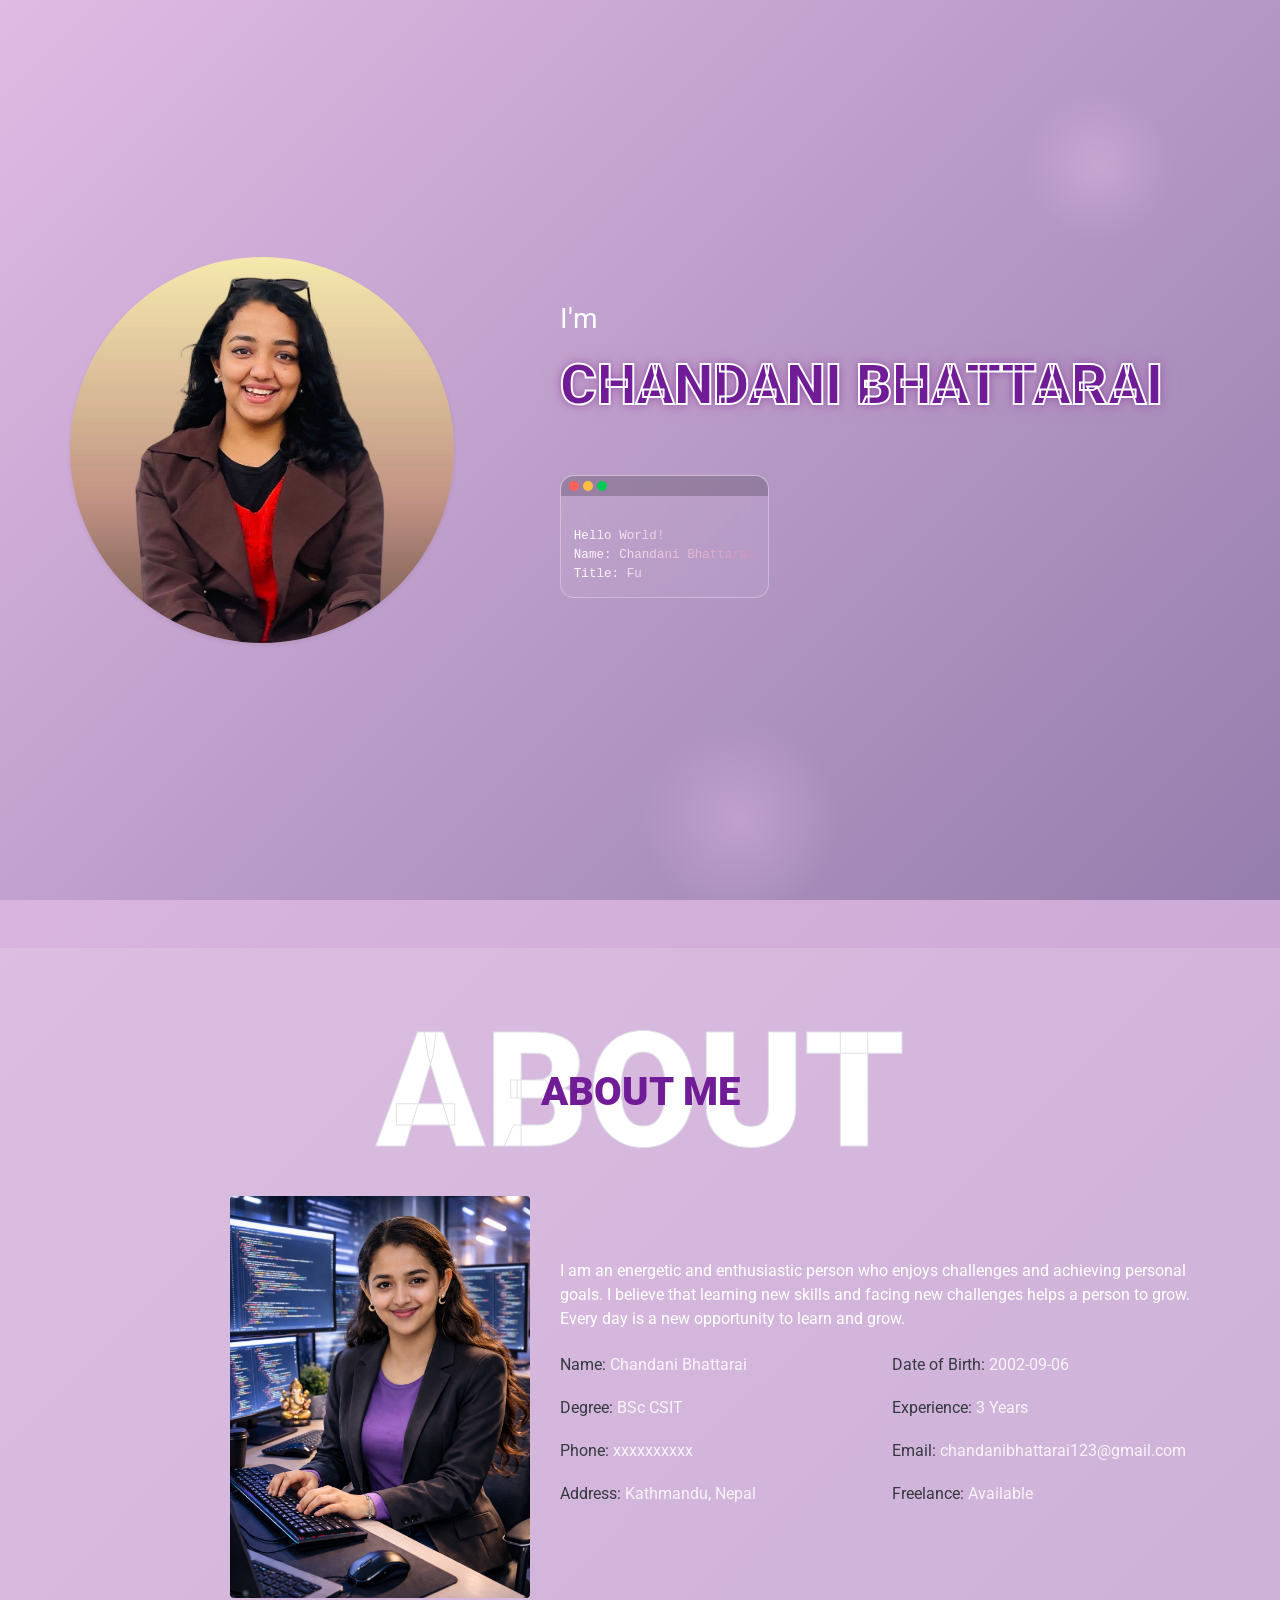
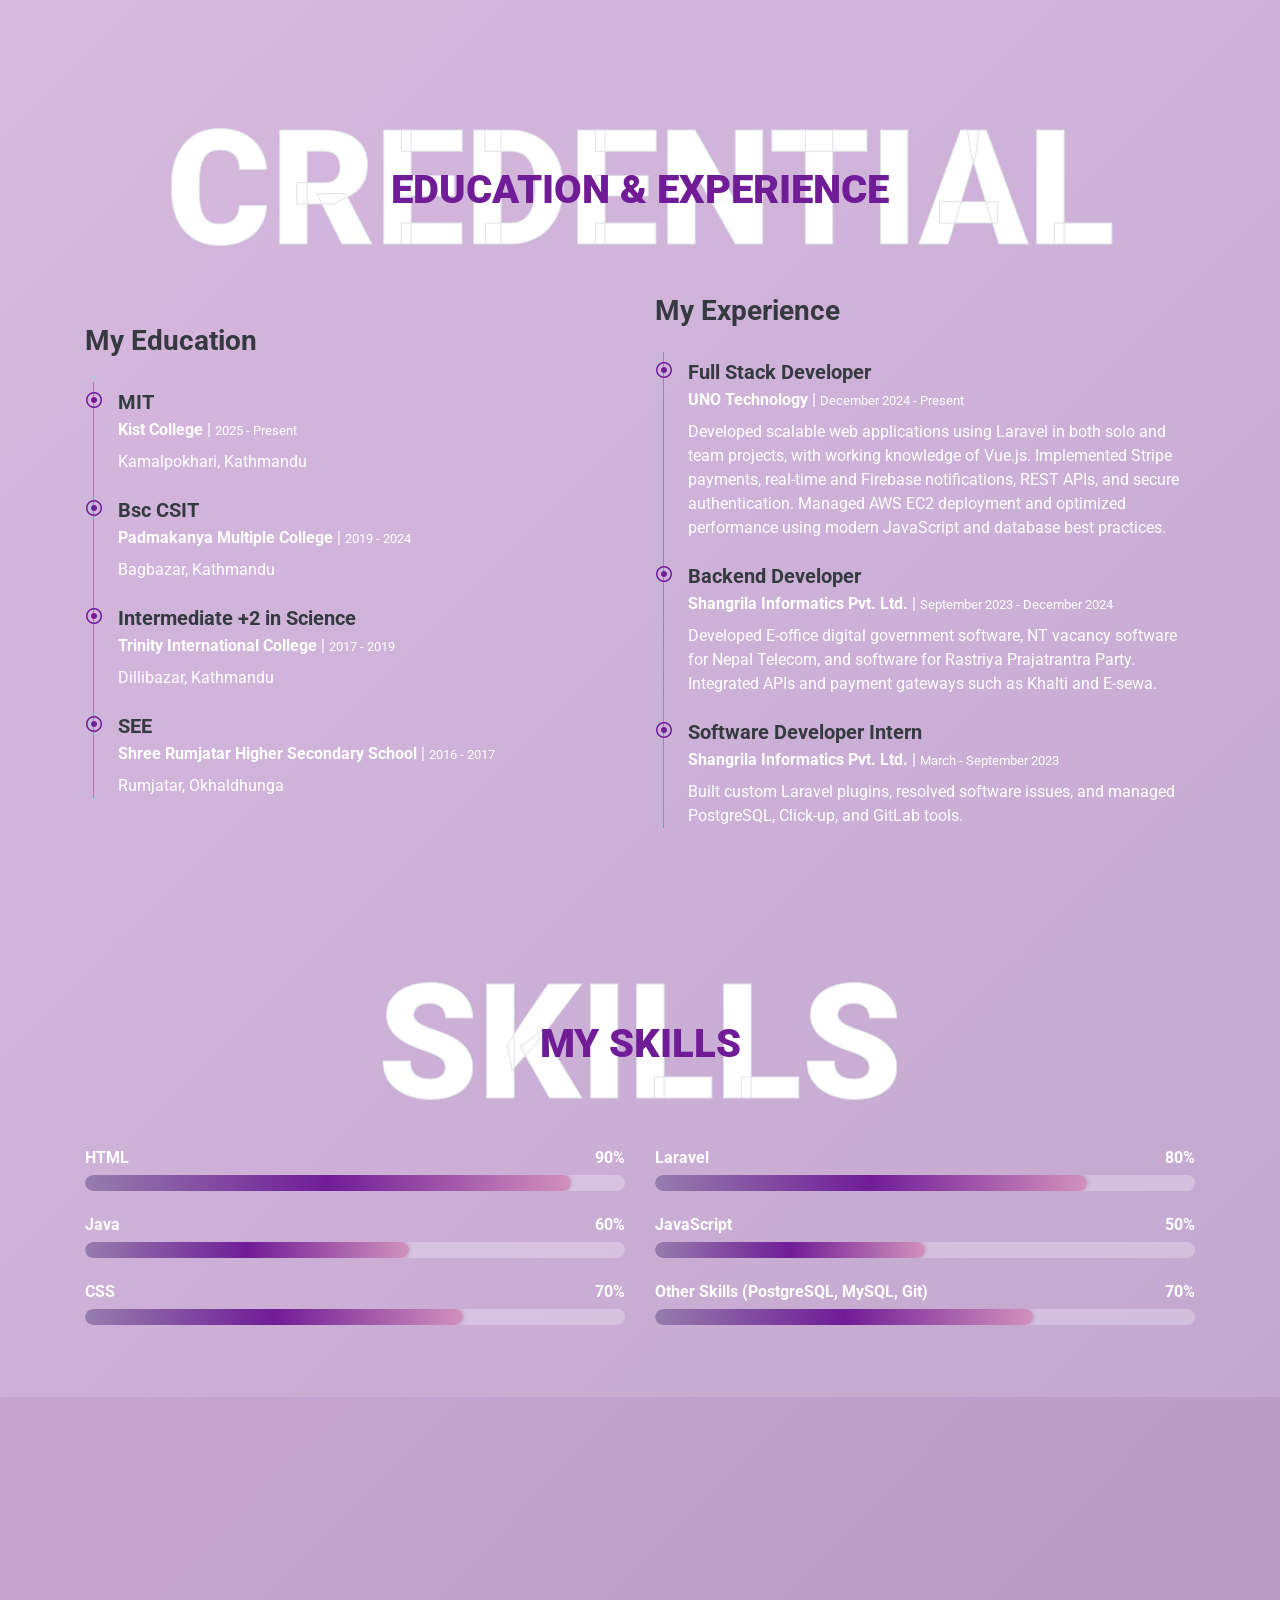
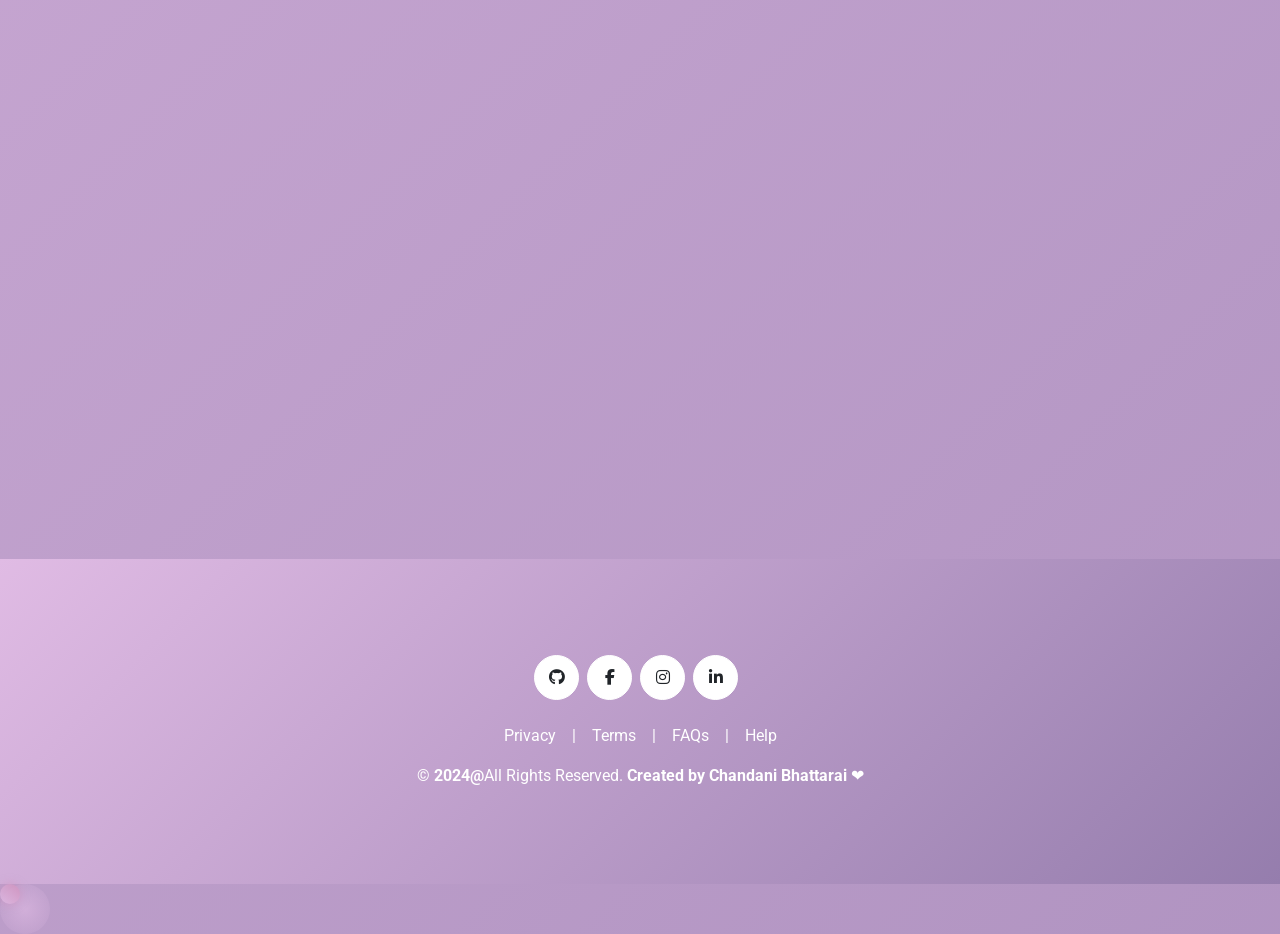
==== commit ce8d1da1: "update in portfolio" ====
--- a/index.html
+++ b/index.html
@@ -194,6 +194,97 @@
       .navbar:hover {
         box-shadow: 0 4px 12px rgba(0, 0, 0, 0.15);
       }
+      /* hide navbar when at very top until user scrolls */
+      .navbar.hide-on-top {
+        transform: translateY(-100%);
+        opacity: 0;
+        transition:
+          transform 0.3s,
+          opacity 0.3s;
+      }
+      /* premium code card in hero */
+      .code-card {
+        background: rgba(255, 255, 255, 0.05);
+        backdrop-filter: blur(12px);
+        border: 1px solid rgba(255, 255, 255, 0.3);
+        border-radius: 14px;
+        color: #eee;
+        font-family: Consolas, "Courier New", monospace;
+        font-size: 0.9rem;
+        max-width: 380px;
+        overflow: hidden;
+        position: relative;
+        animation:
+          floatCard 6s ease-in-out infinite,
+          cardGlow 4s ease-in-out infinite;
+      }
+      @keyframes cardGlow {
+        0%,
+        100% {
+          box-shadow: 0 10px 30px rgba(0, 0, 0, 0.3);
+        }
+        50% {
+          box-shadow: 0 15px 40px rgba(128, 0, 128, 0.4);
+        }
+      }
+      @keyframes floatCard {
+        0%,
+        100% {
+          transform: translateY(0);
+        }
+        50% {
+          transform: translateY(-10px);
+        }
+      }
+      .code-card-header {
+        height: 20px;
+        padding: 4px 8px;
+        background: rgba(0, 0, 0, 0.2);
+        display: flex;
+        align-items: center;
+      }
+      .code-card-header .dot {
+        width: 10px;
+        height: 10px;
+        border-radius: 50%;
+        margin-right: 4px;
+      }
+      .code-card-header .red {
+        background: #ff605c;
+      }
+      .code-card-header .yellow {
+        background: #ffbd44;
+      }
+      .code-card-header .green {
+        background: #00ca56;
+      }
+      .code-card pre {
+        margin: 0;
+        padding: 0.8rem;
+        overflow-x: auto;
+      }
+      .code-card code {
+        display: block;
+        white-space: pre-wrap;
+        background: linear-gradient(90deg, #ffffff, #d291bc, #957dad);
+        background-size: 200% 200%;
+        -webkit-background-clip: text;
+        -webkit-text-fill-color: transparent;
+        animation: gradientText 5s ease infinite;
+      }
+      @keyframes gradientText {
+        0% {
+          background-position: 0% 50%;
+        }
+        50% {
+          background-position: 100% 50%;
+        }
+        100% {
+          background-position: 0% 50%;
+        }
+      }
+
+      /* remove previous snippet rules */
 
       .bg-primary {
         background: linear-gradient(
@@ -518,7 +609,7 @@
   <body data-spy="scroll" data-target=".navbar" data-offset="51">
     <!-- Navbar Start -->
     <nav
-      class="navbar fixed-top shadow-sm navbar-expand-lg bg-light navbar-light py-3 py-lg-0 px-lg-5"
+      class="navbar fixed-top shadow-sm navbar-expand-lg bg-light navbar-light py-3 py-lg-0 px-lg-5 hide-on-top"
     >
       <a href="index.html" class="navbar-brand ml-lg-3">
         <h1 class="m-0 display-5">
@@ -606,7 +697,16 @@
             <div
               class="d-flex align-items-center justify-content-center justify-content-lg-start pt-5"
             >
-              <a href="CV..pdf" class="btn btn-premium mr-5">Download CV</a>
+              <!-- developer code snippet instead of CV download -->
+              <div class="code-card mr-5">
+                <div class="code-card-header">
+                  <span class="dot red"></span>
+                  <span class="dot yellow"></span>
+                  <span class="dot green"></span>
+                </div>
+                <pre><code id="premiumCode">
+</code></pre>
+              </div>
             </div>
           </div>
         </div>
@@ -1164,6 +1264,32 @@
             });
           });
         }
+        // navbar visibility logic: show once user scrolls past hero
+        const navbar = document.querySelector(".navbar");
+        function updateNavbar() {
+          if (window.scrollY > window.innerHeight * 0.2) {
+            navbar.classList.remove("hide-on-top");
+          } else {
+            navbar.classList.add("hide-on-top");
+          }
+        }
+        window.addEventListener("scroll", updateNavbar);
+        updateNavbar();
+        const premiumText = `Hello World!
+Name: Chandani Bhattarai
+Title: Full Stack Developer
+Experience: 3+ years
+Skills: Laravel, JavaScript, HTML, CSS, PostgreSQL, MySQL, Git.Vue Js
+`;
+        const codeEl = document.getElementById("premiumCode");
+        let idx = 0;
+        function typeNext() {
+          if (idx < premiumText.length) {
+            codeEl.textContent += premiumText.charAt(idx++);
+            setTimeout(typeNext, 40);
+          }
+        }
+        typeNext();
       });
     </script>
     <!-- Template Javascript -->
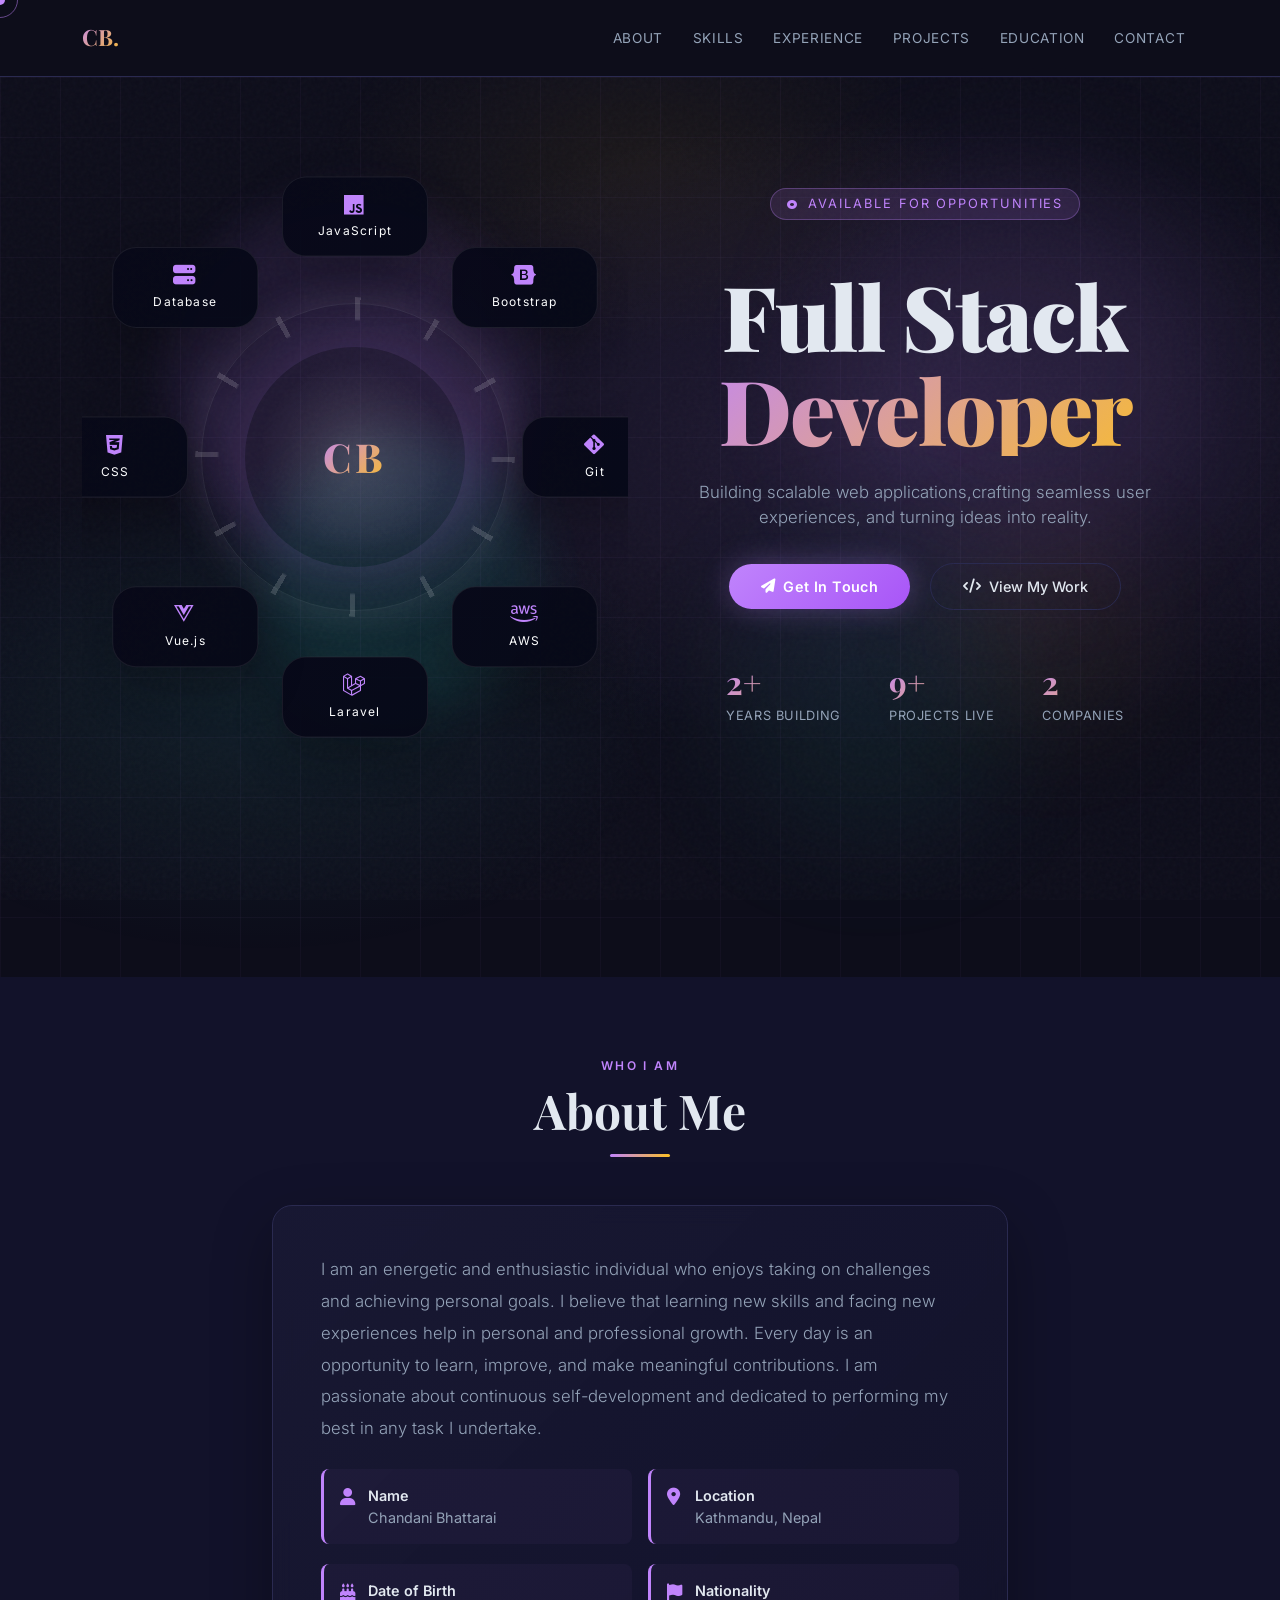
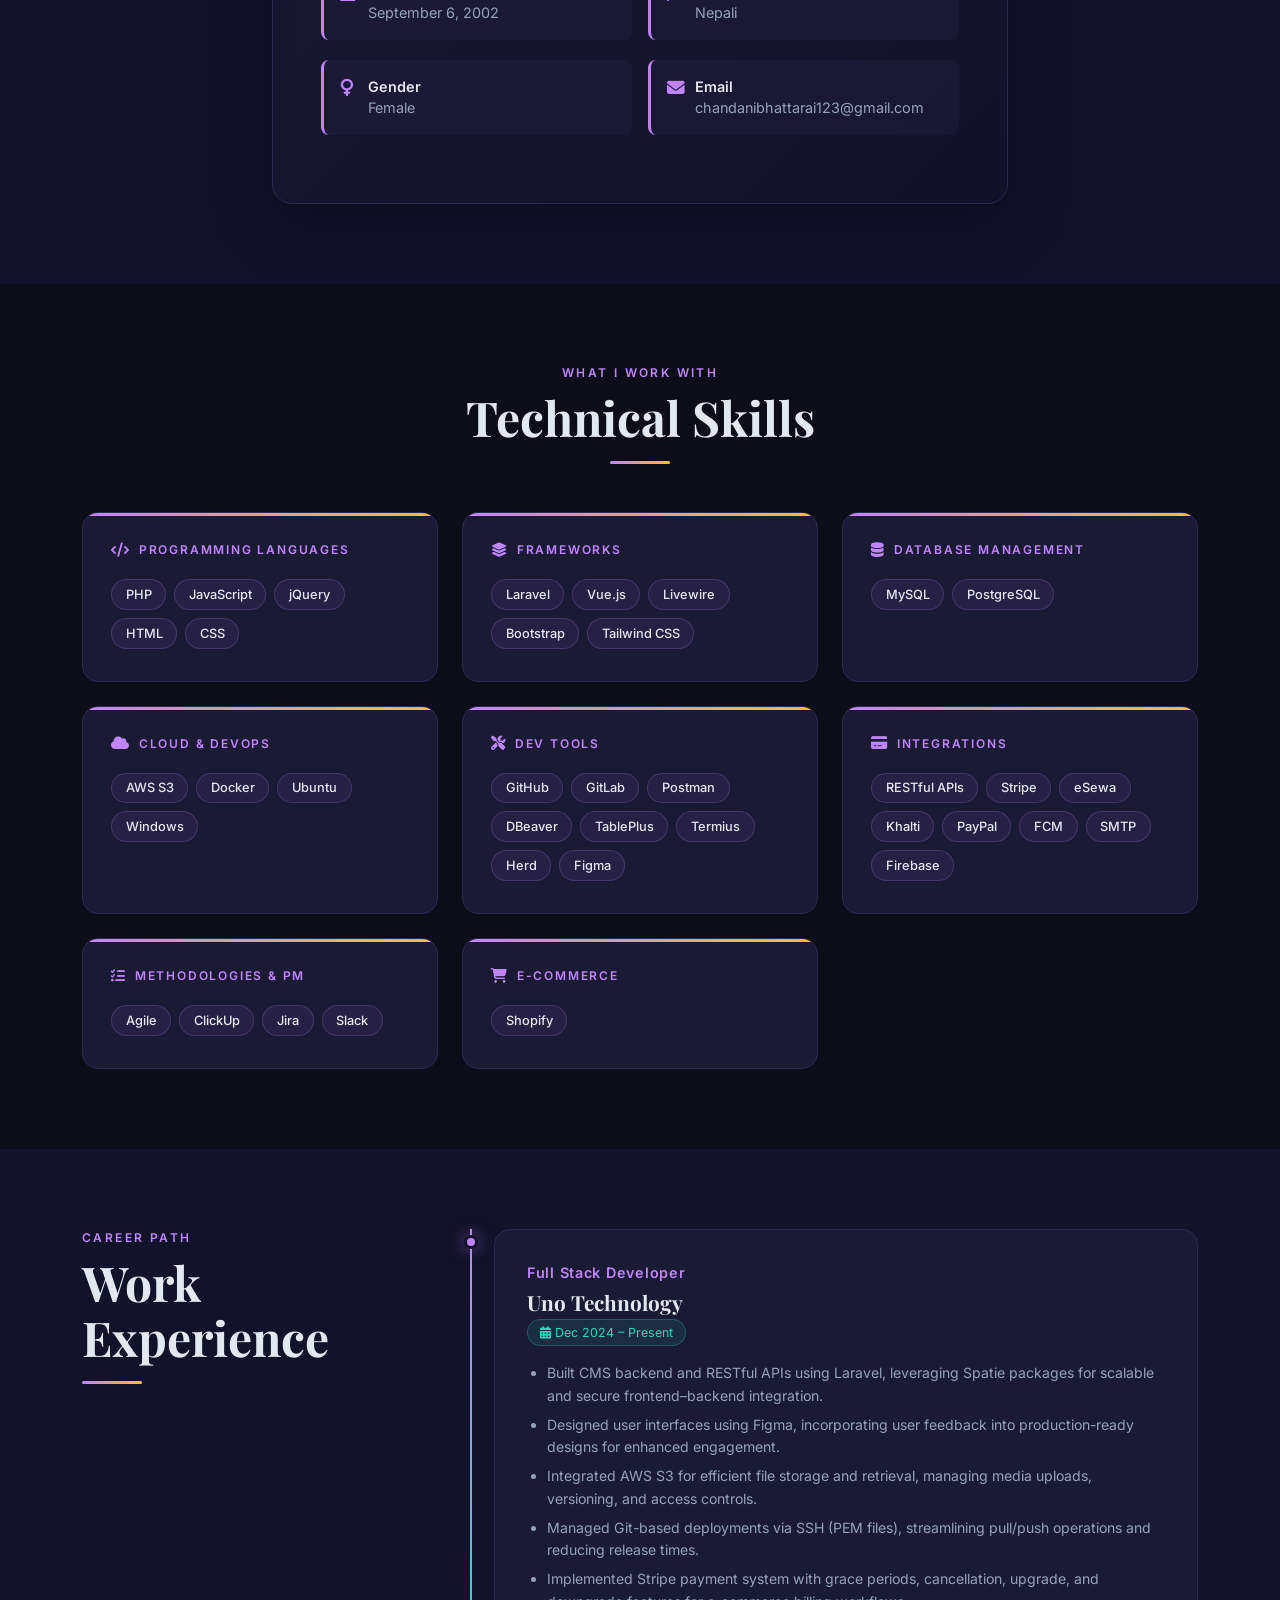
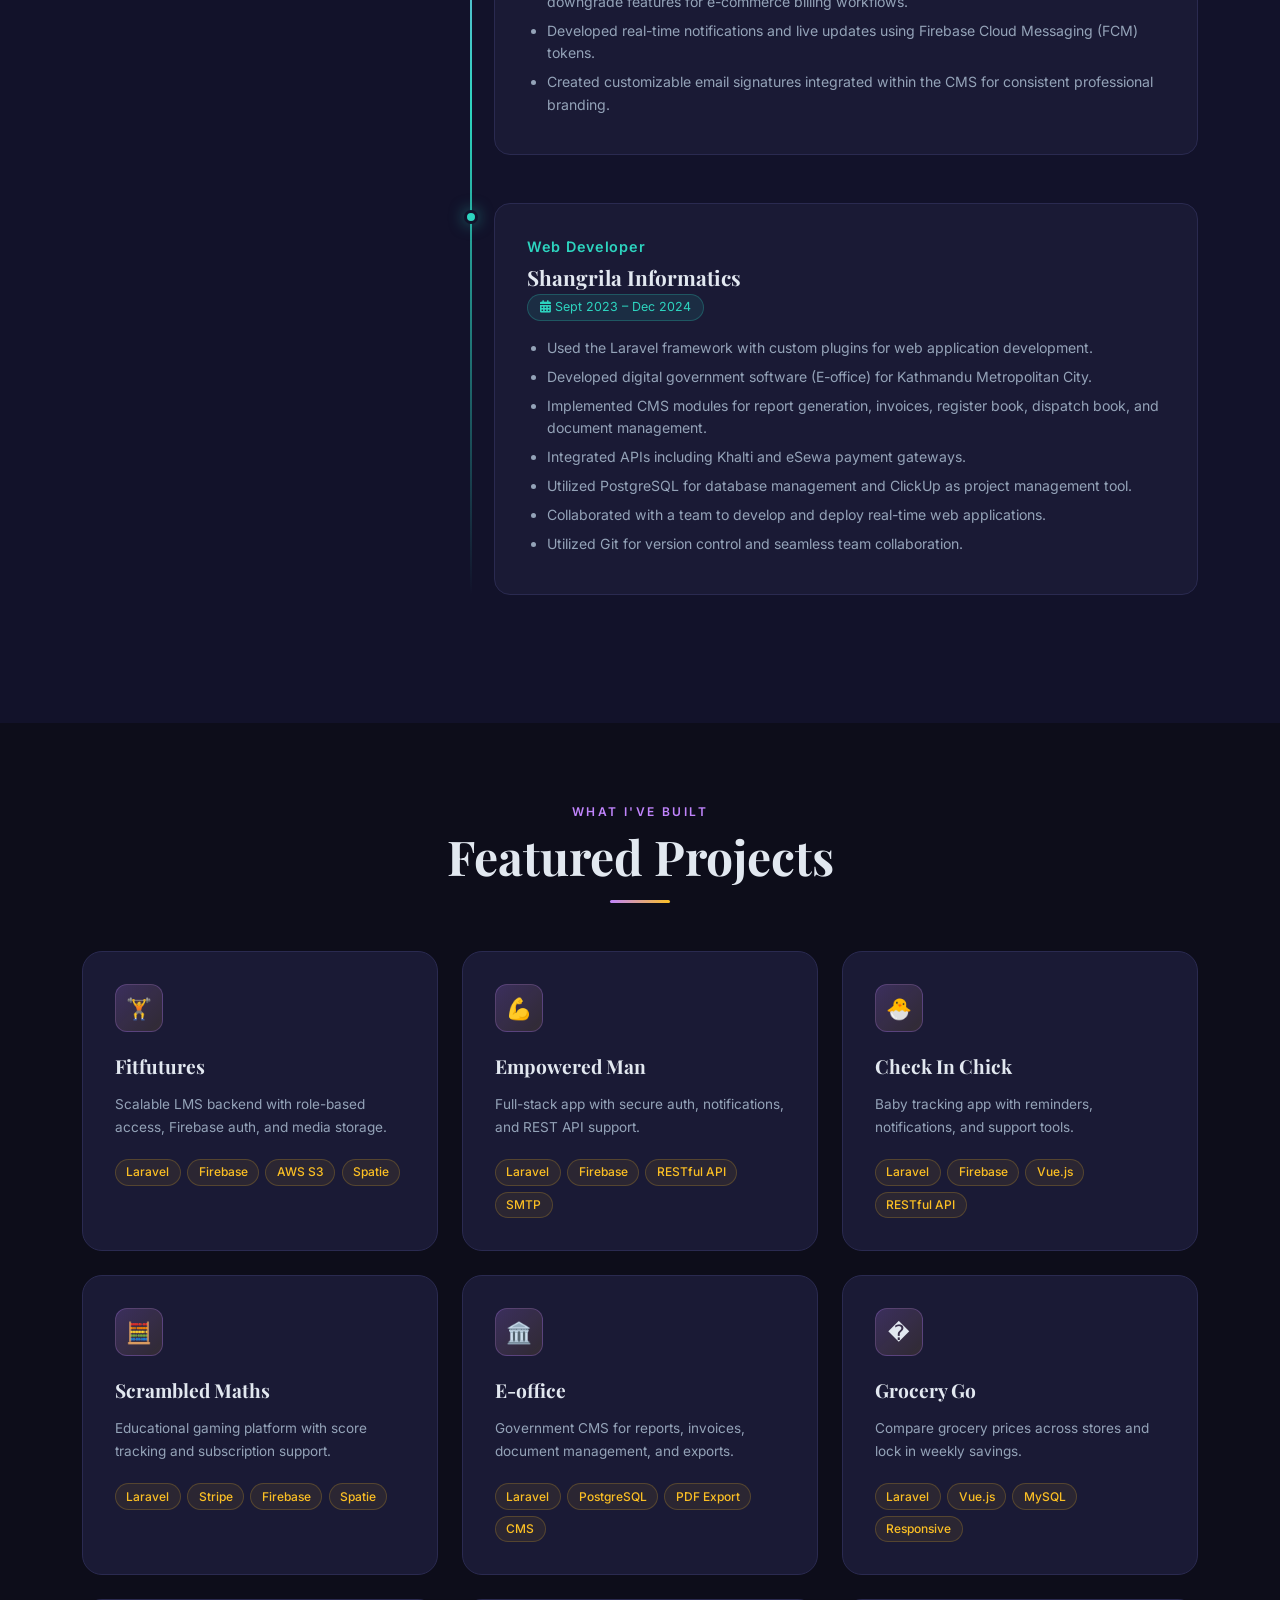
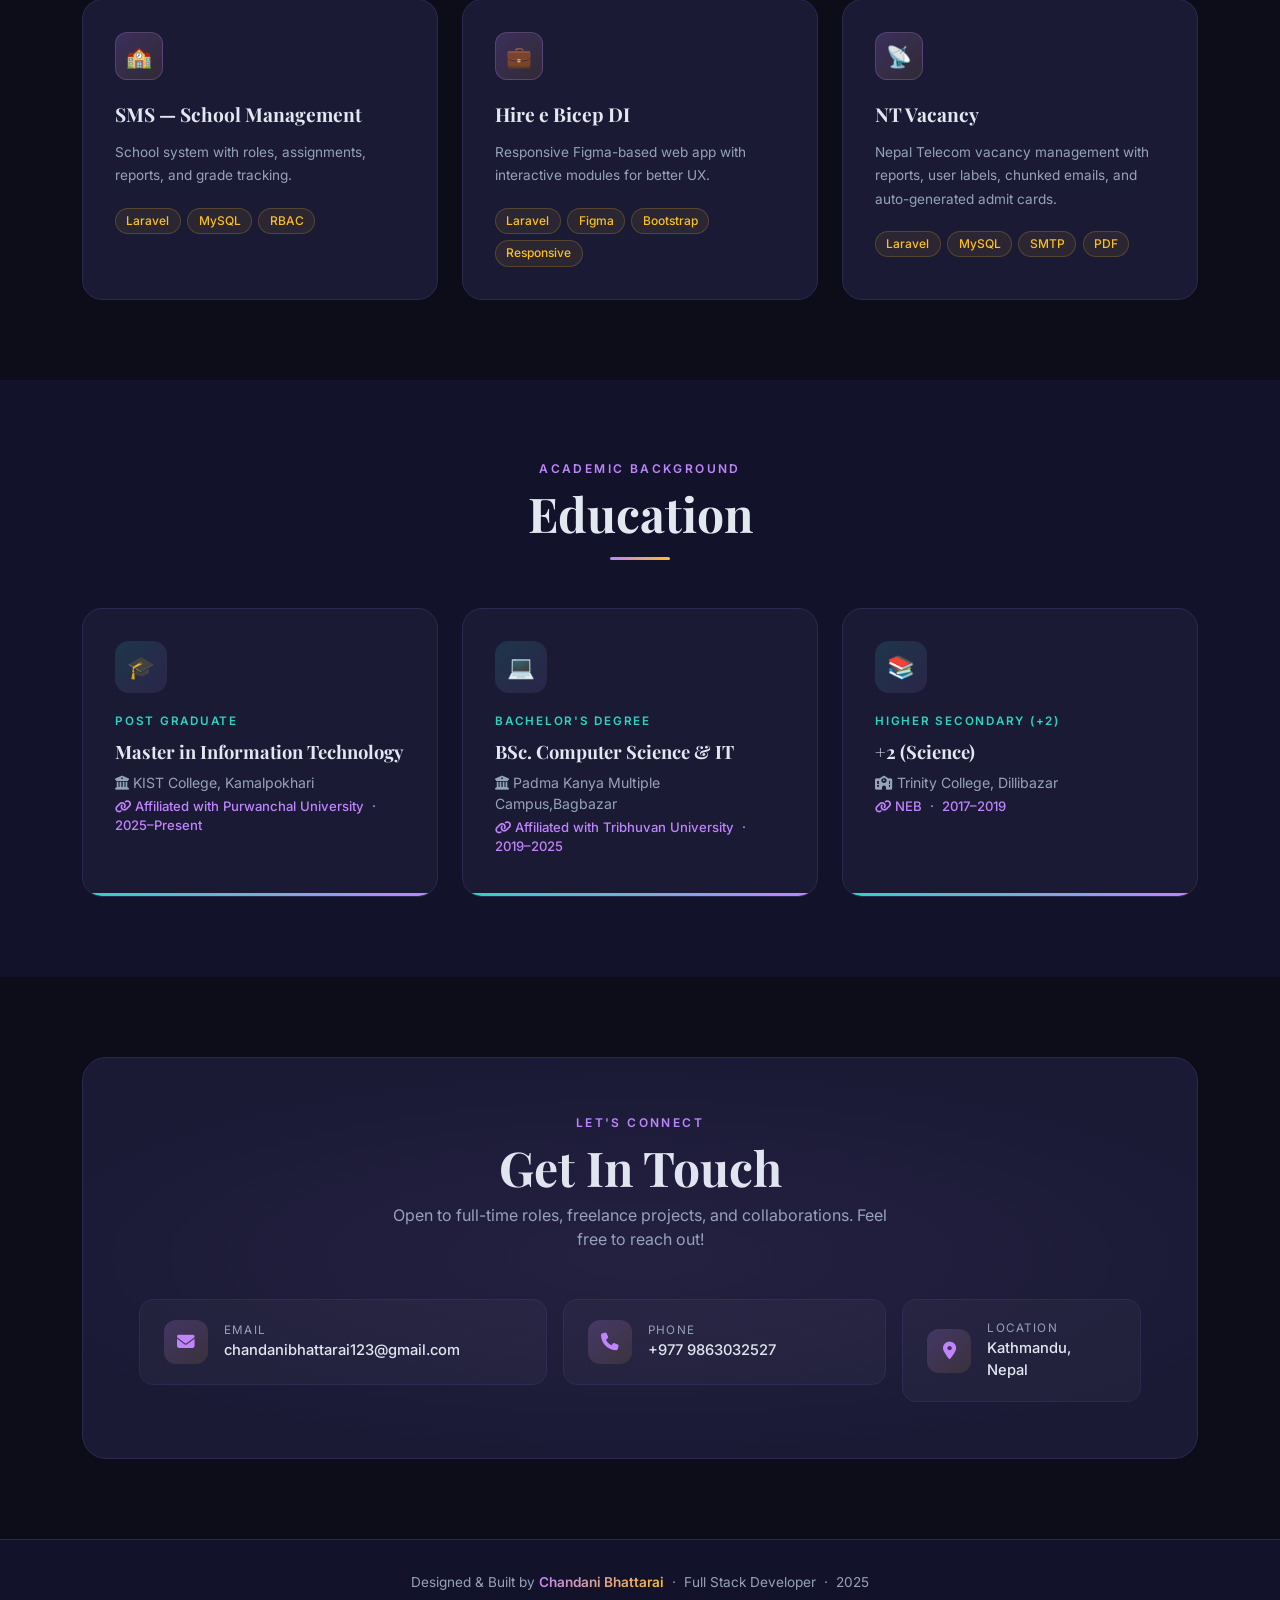
==== commit c01c596e: "update in portfolio" ====
--- a/index.html
+++ b/index.html
@@ -1,1344 +1,1978 @@
 <!doctype html>
 <html lang="en">
   <head>
-    <meta charset="utf-8" />
-    <meta content="width=device-width, initial-scale=1.0" name="viewport" />
-    <!-- CSRF Token -->
-    <meta name="csrf-token" content="{{ csrf_token() }}" />
-    <meta name="description" content="Official Website of Chandani Bhattarai" />
-    <meta name="author" content="Chandani Bhattarai" />
-    <meta
-      name="keywords"
-      content="Chandani Bhattarai, Software Developer, Portfolio"
-    />
-    <!-- Favicon -->
-    <link href="public/import/assets/img/favicon.ico" rel="icon" />
-
-    <!-- Google Web Fonts -->
-    <link rel="preconnect" href="https://fonts.gstatic.com" />
+    <meta charset="UTF-8" />
+    <meta name="viewport" content="width=device-width, initial-scale=1.0" />
+    <title>Chandani Bhattarai | Full Stack Developer</title>
     <link
-      href="https://fonts.googleapis.com/css2?family=Roboto:wght@300;400;500;700;900&display=swap"
-      rel="stylesheet"
-    />
-
-    <!-- Font Awesome -->
-    <link
-      href="https://cdnjs.cloudflare.com/ajax/libs/font-awesome/6.2.1/css/all.min.css"
-      rel="stylesheet"
-    />
-
-    <!-- Libraries Stylesheet -->
-    <link
-      href="public/import/assets/lib/owlcarousel/assets/owl.carousel.min.css"
+      href="https://cdn.jsdelivr.net/npm/bootstrap@5.3.2/dist/css/bootstrap.min.css"
       rel="stylesheet"
     />
     <link
-      href="public/import/assets/lib/lightbox/css/lightbox.min.css"
+      href="https://cdnjs.cloudflare.com/ajax/libs/font-awesome/6.5.0/css/all.min.css"
       rel="stylesheet"
     />
-
-    <!-- Customized Bootstrap Stylesheet -->
-    <link href="public/import/assets/css/style.css" rel="stylesheet" />
+    <link
+      href="https://fonts.googleapis.com/css2?family=Playfair+Display:wght@400;700;900&family=Inter:wght@300;400;500;600&display=swap"
+      rel="stylesheet"
+    />
     <style>
-      .cursor {
-        position: absolute;
-        width: 20px;
-        height: 20px;
+      :root {
+        --deep: #0d0d1a;
+        --dark: #12122a;
+        --card: #1a1a35;
+        --border: #2a2a50;
+        --accent: #c084fc;
+        --accent2: #f0abfc;
+        --gold: #fbbf24;
+        --teal: #2dd4bf;
+        --text: #e2e8f0;
+        --muted: #94a3b8;
+      }
+
+      * {
+        margin: 0;
+        padding: 0;
+        box-sizing: border-box;
+      }
+
+      html {
+        scroll-behavior: smooth;
+      }
+
+      body {
+        font-family: "Inter", sans-serif;
+        background: var(--deep);
+        color: var(--text);
+        overflow-x: hidden;
+      }
+
+      /* ── Scrollbar ── */
+      ::-webkit-scrollbar {
+        width: 6px;
+      }
+      ::-webkit-scrollbar-track {
+        background: var(--deep);
+      }
+      ::-webkit-scrollbar-thumb {
+        background: var(--accent);
+        border-radius: 3px;
+      }
+
+      /* ── NOISE OVERLAY ── */
+      body::before {
+        content: "";
+        position: fixed;
+        inset: 0;
+        background-image: url("data:image/svg+xml,%3Csvg viewBox='0 0 256 256' xmlns='http://www.w3.org/2000/svg'%3E%3Cfilter id='noise'%3E%3CfeTurbulence type='fractalNoise' baseFrequency='0.9' numOctaves='4' stitchTiles='stitch'/%3E%3C/filter%3E%3Crect width='100%25' height='100%25' filter='url(%23noise)' opacity='0.03'/%3E%3C/svg%3E");
+        pointer-events: none;
+        z-index: 0;
+      }
+
+      /* ── NAVBAR ── */
+      .navbar {
+        background: rgba(13, 13, 26, 0.85);
+        backdrop-filter: blur(16px);
+        border-bottom: 1px solid var(--border);
+        padding: 1rem 0;
+        position: sticky;
+        top: 0;
+        z-index: 100;
+      }
+      .navbar-brand {
+        font-family: "Playfair Display", serif;
+        font-size: 1.4rem;
+        font-weight: 700;
+        background: linear-gradient(135deg, var(--accent), var(--gold));
+        -webkit-background-clip: text;
+        -webkit-text-fill-color: transparent;
+      }
+      .nav-link {
+        color: var(--muted) !important;
+        font-size: 0.85rem;
+        letter-spacing: 0.05em;
+        text-transform: uppercase;
+        transition: color 0.3s;
+        position: relative;
+        padding: 0.4rem 0.8rem !important;
+      }
+      .nav-link::after {
+        content: "";
+        position: absolute;
+        bottom: 0;
+        left: 50%;
+        right: 50%;
+        height: 2px;
+        background: var(--accent);
+        transition: all 0.3s;
+      }
+      .nav-link:hover {
+        color: var(--accent) !important;
+      }
+      .nav-link:hover::after {
+        left: 0;
+        right: 0;
+      }
+
+      /* ── HERO ── */
+      #hero {
+        min-height: 100vh;
+        display: flex;
+        align-items: flex-start;
+        padding-top: 0;
+        padding-bottom: 2rem;
+      }
+      .hero-bg {
+        position: absolute;
+        inset: 0;
+        background:
+          radial-gradient(
+            ellipse 80% 60% at 70% 40%,
+            rgba(192, 132, 252, 0.12) 0%,
+            transparent 60%
+          ),
+          radial-gradient(
+            ellipse 60% 50% at 20% 70%,
+            rgba(45, 212, 191, 0.08) 0%,
+            transparent 55%
+          ),
+          radial-gradient(
+            ellipse 50% 40% at 50% 10%,
+            rgba(251, 191, 36, 0.06) 0%,
+            transparent 50%
+          );
+      }
+      .hero-grid {
+        position: absolute;
+        inset: 0;
+        background-image:
+          linear-gradient(rgba(192, 132, 252, 0.04) 1px, transparent 1px),
+          linear-gradient(90deg, rgba(192, 132, 252, 0.04) 1px, transparent 1px);
+        background-size: 60px 60px;
+      }
+      .tech-card {
+        position: absolute;
+        width: 140px;
+        min-height: 96px;
+        border-radius: 22px;
+        padding: 1rem;
+        display: flex;
+        flex-direction: column;
+        align-items: center;
+        justify-content: center;
+        text-align: center;
+        border: 1px solid rgba(255, 255, 255, 0.08);
+        backdrop-filter: blur(18px);
+        box-shadow: 0 24px 60px rgba(0, 0, 0, 0.18);
+        color: #fff;
+      }
+      .tech-card i {
+        font-size: 1.8rem;
+        margin-bottom: 0.55rem;
+      }
+      .tech-card span {
+        display: block;
+        font-size: 0.82rem;
+        letter-spacing: 0.16em;
+        text-transform: uppercase;
+        font-weight: 600;
+      }
+      .tech-laravel {
+        background: rgba(225, 29, 72, 0.12);
+        border-color: rgba(225, 29, 72, 0.25);
+      }
+      .tech-vue {
+        background: rgba(16, 185, 129, 0.12);
+        border-color: rgba(16, 185, 129, 0.25);
+      }
+      .tech-db {
+        background: rgba(59, 130, 246, 0.12);
+        border-color: rgba(59, 130, 246, 0.25);
+      }
+      .tech-html {
+        background: rgba(239, 68, 68, 0.12);
+        border-color: rgba(239, 68, 68, 0.25);
+      }
+      .tech-css {
+        background: rgba(37, 99, 235, 0.12);
+        border-color: rgba(37, 99, 235, 0.25);
+      }
+      .tech-js {
+        background: rgba(234, 179, 8, 0.12);
+        border-color: rgba(234, 179, 8, 0.25);
+      }
+      .tech-bootstrap {
+        background: rgba(126, 34, 206, 0.12);
+        border-color: rgba(126, 34, 206, 0.25);
+      }
+      .hero-visual {
+        position: relative;
+        width: 100%;
+        height: 100%;
+      }
+      .hero-glow {
+        position: absolute;
         border-radius: 50%;
-        background: linear-gradient(
-          45deg,
-          rgba(224, 187, 228, 0.8),
-          rgba(210, 145, 188, 0.8)
-        );
+        filter: blur(24px);
+        opacity: 0.7;
+      }
+      .glow-1 {
+        width: 360px;
+        height: 360px;
+        top: 16%;
+        left: 16%;
+        background: rgba(192, 132, 252, 0.16);
+      }
+      .glow-2 {
+        width: 280px;
+        height: 280px;
+        bottom: 16%;
+        right: 16%;
+        background: rgba(45, 212, 191, 0.14);
+      }
+      .hero-center {
+        position: absolute;
+        inset: 0;
+        display: flex;
+        align-items: center;
+        justify-content: center;
         pointer-events: none;
-        transition:
-          transform 0.1s ease-out,
-          width 0.1s ease-out,
-          height 0.1s ease-out;
-        z-index: 1000;
-        transform-origin: center;
-        animation: cursor-rotate 2s linear infinite;
-        box-shadow: 0 0 10px rgba(210, 145, 188, 0.6);
-      }
-
-      .cursor-trail {
-        position: absolute;
-        width: 50px;
-        height: 50px;
+      }
+      .hero-core {
+        width: 220px;
+        height: 220px;
         border-radius: 50%;
         background: radial-gradient(
           circle,
-          rgba(224, 187, 228, 0.6),
-          transparent
+          rgba(255, 255, 255, 0.14),
+          transparent 62%
         );
+        box-shadow: 0 0 90px rgba(192, 132, 252, 0.24);
+      }
+      .hero-ring {
+        position: absolute;
+        width: 308px;
+        height: 308px;
+        border-radius: 50%;
+        border: 1px solid rgba(255, 255, 255, 0.08);
+        box-shadow: 0 0 50px rgba(255, 255, 255, 0.08);
+      }
+      .hero-label {
+        position: absolute;
+        bottom: -30px;
+        text-align: center;
+        color: #fff;
+        font-weight: 700;
+        letter-spacing: 0.1em;
+        text-transform: uppercase;
+        font-size: 0.95rem;
+      }
+      .hero-orbit {
+        --radius: 240px;
+        position: absolute;
+        inset: 0;
+        display: flex;
+        justify-content: center;
+        align-items: center;
+        transform-origin: center center;
+        animation: orbit 18s linear infinite;
         pointer-events: none;
-        transition:
-          transform 0.3s ease-out,
-          opacity 0.3s ease-out;
-        z-index: 999;
-      }
-
-      @keyframes cursor-grow {
-        0% {
-          width: 20px;
-          height: 20px;
-        }
-        100% {
-          width: 30px;
-          height: 30px;
-        }
-      }
-
-      @keyframes cursor-shrink {
-        0% {
-          width: 30px;
-          height: 30px;
-        }
-        100% {
-          width: 20px;
-          height: 20px;
-        }
-      }
-
-      @keyframes cursor-trail {
-        0% {
-          opacity: 0.6;
-          transform: translate(-50%, -50%) scale(1);
-        }
-        100% {
-          opacity: 0;
-          transform: translate(-50%, -50%) scale(2);
-        }
-      }
-
-      @keyframes cursor-rotate {
-        0% {
+      }
+      .orbit-item {
+        position: absolute;
+        inset: 0;
+        display: flex;
+        justify-content: center;
+        align-items: center;
+        transform-origin: center center;
+        transform: rotate(var(--deg)) translateY(calc(-1 * var(--radius)));
+      }
+      .orbit-item .hero-tech-card {
+        position: absolute;
+        top: 50%;
+        left: 50%;
+        transform-origin: center center;
+        transform: translate(-50%, -50%) rotate(calc(-1 * var(--deg)));
+        animation: orbit-reverse 18s linear infinite;
+      }
+      .hero-tech-card {
+        position: absolute;
+        width: 146px;
+        padding: 1rem 1.1rem;
+        background: rgba(7, 8, 23, 0.94);
+        border: 1px solid rgba(255, 255, 255, 0.08);
+        border-radius: 24px;
+        color: #fff;
+        font-size: 0.85rem;
+        letter-spacing: 0.12em;
+        text-align: center;
+        box-shadow: 0 22px 50px rgba(0, 0, 0, 0.2);
+        z-index: 2;
+      }
+      .hero-tech-card {
+        display: flex;
+        flex-direction: column;
+        align-items: center;
+        gap: 0.4rem;
+      }
+
+      .hero-tech-card i {
+        font-size: 1.4rem;
+        color: var(--accent);
+      }
+
+      .hero-tech-card span {
+        font-size: 0.75rem;
+        letter-spacing: 0.1em;
+      }
+      @keyframes orbit {
+        from {
           transform: rotate(0deg);
         }
-        100% {
+        to {
           transform: rotate(360deg);
         }
       }
-
-      /* Pastel mauve / lavender theme */
-      :root {
-        --primary: #e0bbe4; /* lavender */
-        --secondary: #957dad; /* muted purple */
-        --accent: #d291bc; /* pale mauve */
-        --dark-accent: #701c97; /* deep purple */
-      }
-
-      body {
-        /* richer multi-stop gradient for more movement and contrast */
+      @keyframes orbit-reverse {
+        from {
+          transform: translate(-50%, -50%) rotate(calc(-1 * var(--deg)));
+        }
+        to {
+          transform: translate(-50%, -50%)
+            rotate(calc(-1 * var(--deg) - 360deg));
+        }
+      }
+      .hero-tech-card::before {
+        content: "";
+        position: absolute;
+        inset: 0;
         background: linear-gradient(
           135deg,
-          #e0bbe4 0%,
-          #957dad 40%,
-          #d291bc 70%,
-          #e0bbe4 100%
+          rgba(192, 132, 252, 0.14),
+          rgba(45, 212, 191, 0.14)
         );
-        background-size: 400% 400%;
-        animation: bg-animation 30s ease infinite;
-        cursor: none;
-        /* make default text light so it stands out on peach backgrounds */
-        color: #ffffff;
-        scroll-behavior: smooth;
-      }
-
-      .navbar {
-        background: rgba(224, 187, 228, 0.15) !important;
-        backdrop-filter: blur(10px);
-        transition:
-          background 0.3s,
-          backdrop-filter 0.3s,
-          transform 0.3s,
-          opacity 0.3s;
-        color: #333;
-        box-shadow: 0 2px 5px rgba(0, 0, 0, 0.1);
-        /* always visible */
-        transform: translateY(0);
-        opacity: 1;
-      }
-
-      .navbar .nav-link {
-        color: #333 !important;
-        transition:
-          color 0.3s,
-          transform 0.3s;
-        position: relative;
-      }
-      .navbar .nav-link::after {
-        content: "";
-        position: absolute;
-        bottom: -4px;
-        left: 0;
-        width: 0;
-        height: 2px;
-        background: var(--accent);
-        transition: width 0.3s;
-      }
-      .navbar .nav-link.active,
-      .navbar .nav-link:hover {
-        color: var(--accent) !important;
-        transform: translateY(-2px) scale(1.05);
-      }
-      .navbar .nav-link:hover::after {
-        width: 100%;
-      }
-      .navbar-brand {
-        transition: transform 0.3s;
-      }
-      .navbar-brand:hover {
-        transform: scale(1.05);
-      }
-      .navbar:hover {
-        box-shadow: 0 4px 12px rgba(0, 0, 0, 0.15);
-      }
-      /* hide navbar when at very top until user scrolls */
-      .navbar.hide-on-top {
-        transform: translateY(-100%);
-        opacity: 0;
-        transition:
-          transform 0.3s,
-          opacity 0.3s;
-      }
-      /* premium code card in hero */
-      .code-card {
-        background: rgba(255, 255, 255, 0.05);
-        backdrop-filter: blur(12px);
-        border: 1px solid rgba(255, 255, 255, 0.3);
-        border-radius: 14px;
-        color: #eee;
-        font-family: Consolas, "Courier New", monospace;
-        font-size: 0.9rem;
-        max-width: 380px;
-        overflow: hidden;
-        position: relative;
-        animation:
-          floatCard 6s ease-in-out infinite,
-          cardGlow 4s ease-in-out infinite;
-      }
-      @keyframes cardGlow {
-        0%,
-        100% {
-          box-shadow: 0 10px 30px rgba(0, 0, 0, 0.3);
-        }
-        50% {
-          box-shadow: 0 15px 40px rgba(128, 0, 128, 0.4);
-        }
-      }
-      @keyframes floatCard {
-        0%,
-        100% {
-          transform: translateY(0);
-        }
-        50% {
-          transform: translateY(-10px);
-        }
-      }
-      .code-card-header {
-        height: 20px;
-        padding: 4px 8px;
-        background: rgba(0, 0, 0, 0.2);
-        display: flex;
-        align-items: center;
-      }
-      .code-card-header .dot {
-        width: 10px;
-        height: 10px;
-        border-radius: 50%;
-        margin-right: 4px;
-      }
-      .code-card-header .red {
-        background: #ff605c;
-      }
-      .code-card-header .yellow {
-        background: #ffbd44;
-      }
-      .code-card-header .green {
-        background: #00ca56;
-      }
-      .code-card pre {
-        margin: 0;
-        padding: 0.8rem;
-        overflow-x: auto;
-      }
-      .code-card code {
+        opacity: 0.08;
+        border-radius: 24px;
+        pointer-events: none;
+      }
+      .tech-left {
+        top: 42%;
+        left: 10%;
+      }
+      .tech-right {
+        top: 42%;
+        right: 10%;
+      }
+      .tech-top {
+        top: 8%;
+        left: 50%;
+        transform: translateX(-50%);
+      }
+      .tech-bottom {
+        bottom: 10%;
+        left: 50%;
+        transform: translateX(-50%);
+      }
+      .tech-top-left {
+        top: 18%;
+        left: 18%;
+      }
+      .tech-top-right {
+        top: 18%;
+        right: 18%;
+      }
+      .tech-bottom-left {
+        bottom: 12%;
+        left: 16%;
+      }
+      .tech-bottom-right {
+        bottom: 12%;
+        right: 16%;
+      }
+      .hero-tag {
+        display: inline-block;
+        background: rgba(192, 132, 252, 0.12);
+        border: 1px solid rgba(192, 132, 252, 0.3);
+        color: var(--accent);
+        font-size: 0.8rem;
+        letter-spacing: 0.15em;
+        text-transform: uppercase;
+        padding: 0.35rem 1rem;
+        border-radius: 50px;
+        margin-bottom: 1.5rem;
+      }
+      .hero-name {
+        font-family: "Playfair Display", serif;
+        font-size: clamp(3rem, 7vw, 6rem);
+        font-weight: 900;
+        line-height: 1.05;
+        letter-spacing: -0.02em;
+      }
+      .hero-name .line1 {
         display: block;
-        white-space: pre-wrap;
-        background: linear-gradient(90deg, #ffffff, #d291bc, #957dad);
-        background-size: 200% 200%;
+      }
+      .hero-name .line2 {
+        display: block;
+        background: linear-gradient(135deg, var(--accent), var(--gold));
         -webkit-background-clip: text;
         -webkit-text-fill-color: transparent;
-        animation: gradientText 5s ease infinite;
-      }
-      @keyframes gradientText {
-        0% {
-          background-position: 0% 50%;
-        }
-        50% {
-          background-position: 100% 50%;
-        }
-        100% {
-          background-position: 0% 50%;
-        }
-      }
-
-      /* remove previous snippet rules */
-
-      .bg-primary {
-        background: linear-gradient(
-          135deg,
-          #e0bbe4 0%,
-          #957dad 100%
-        ) !important;
-      }
-
-      /* light overlay on full-width containers for readability */
-      .container-fluid {
-        background-color: rgba(255, 255, 255, 0.12);
-      }
-      .skill h6 {
-        color: #fff !important;
-      }
-
-      /* progress container contrast */
-      .progress {
-        background: rgba(255, 255, 255, 0.25) !important;
-      }
-
-      .text-secondary {
-        color: rgba(255, 255, 255, 0.85) !important;
-      }
-
-      .text-primary {
-        color: #701c97 !important;
-      }
-
-      .btn-premium {
-        background: linear-gradient(135deg, #957dad, #d291bc) !important;
-        color: #fff !important;
-        border: none !important;
-        transition:
-          transform 0.3s,
-          box-shadow 0.3s;
-        background-size: 200% 200%;
-        animation: btn-grad 8s ease infinite;
-      }
-      .btn-premium:hover {
-        transform: scale(1.05);
-        background: linear-gradient(135deg, #d291bc, #701c97) !important;
-        box-shadow: 0 0 25px rgba(112, 28, 151, 0.6) !important;
-      }
-      @keyframes btn-grad {
-        0% {
-          background-position: 0% 50%;
-        }
-        50% {
-          background-position: 100% 50%;
-        }
-        100% {
-          background-position: 0% 50%;
-        }
-      }
-      /* social icon buttons glow */
-      .btn-social {
-        transition:
-          transform 0.3s,
-          box-shadow 0.3s;
-      }
-      .btn-social:hover {
-        transform: scale(1.1);
-        box-shadow: 0 0 15px var(--accent);
-      }
-      /* global link glow on hover */
-      a:hover {
-        text-shadow: 0 0 8px var(--accent);
-      }
-
-      /* typed text glow */
-      .typed-text-output {
+      }
+      .hero-role {
+        font-size: 1.15rem;
+        color: var(--muted);
+        margin: 1.2rem 0 2rem;
+        font-weight: 300;
+      }
+      .hero-role span {
+        color: var(--teal);
+        font-weight: 500;
+      }
+      .hero-btns {
+        display: flex;
+        gap: 1rem;
+        flex-wrap: wrap;
+      }
+      .btn-primary-custom {
+        background: linear-gradient(135deg, var(--accent), #a855f7);
+        border: none;
         color: #fff;
-        text-shadow: 0 0 8px var(--accent);
-      }
-      .progress-bar:hover {
-        box-shadow: 0 0 10px var(--accent);
-        transform: scaleY(1.05);
-      }
-      .progress-bar {
-        background: linear-gradient(
-          90deg,
-          #957dad 0%,
-          #701c97 50%,
-          #d291bc 100%
-        ) !important;
-        box-shadow: 0 0 5px rgba(0, 0, 0, 0.2);
-      }
-
-      .glow-text {
-        color: #701c97;
-        text-shadow:
-          0 0 10px rgba(112, 28, 151, 0.6),
-          0 0 20px rgba(210, 145, 188, 0.4);
-        animation: text-glow 3s ease-in-out infinite;
-      }
-      @keyframes text-glow {
-        0%,
-        100% {
-          text-shadow: 0 0 10px rgba(155, 123, 168, 0.6);
-        }
-        50% {
-          text-shadow: 0 0 20px rgba(237, 170, 139, 0.8);
-        }
-      }
-
-      .back-to-top {
-        background: linear-gradient(135deg, #d291bc, #957dad) !important;
-        box-shadow:
-          0 0 15px rgba(0, 0, 0, 0.2),
-          0 0 25px rgba(112, 28, 151, 0.6) !important;
-      }
-
-      .back-to-top:hover {
-        background: linear-gradient(135deg, #957dad, #701c97) !important;
-      }
-
-      .navbar-nav .nav-link::after {
-        background: #7b5a8b;
-      }
-      /* animated gradient background */
-      @keyframes bg-animation {
-        0% {
-          background-position: 0% 50%;
-        }
-        50% {
-          background-position: 100% 50%;
-        }
-        100% {
-          background-position: 0% 50%;
-        }
-      }
-
-      .bg-animated {
-        background: linear-gradient(
-          45deg,
-          var(--primary),
-          var(--secondary),
-          var(--accent),
-          var(--dark-accent)
-        );
-        background-size: 400% 400%;
-        animation: bg-animation 20s ease infinite;
-      }
-
-      /* floating shapes in hero */
-      .floating-shape {
-        position: absolute;
-        width: 150px;
-        height: 150px;
-        background: radial-gradient(
-          circle at center,
-          rgba(224, 187, 228, 0.4),
-          transparent 70%
-        );
+        padding: 0.75rem 2rem;
+        border-radius: 50px;
+        font-size: 0.9rem;
+        font-weight: 600;
+        letter-spacing: 0.03em;
+        transition: all 0.3s;
+        box-shadow: 0 0 30px rgba(192, 132, 252, 0.3);
+        text-decoration: none;
+        display: inline-flex;
+        align-items: center;
+        gap: 0.5rem;
+      }
+      .btn-primary-custom:hover {
+        transform: translateY(-2px);
+        box-shadow: 0 0 50px rgba(192, 132, 252, 0.5);
+        color: #fff;
+      }
+      .btn-outline-custom {
+        background: transparent;
+        border: 1px solid var(--border);
+        color: var(--text);
+        padding: 0.75rem 2rem;
+        border-radius: 50px;
+        font-size: 0.9rem;
+        font-weight: 500;
+        transition: all 0.3s;
+        text-decoration: none;
+        display: inline-flex;
+        align-items: center;
+        gap: 0.5rem;
+      }
+      .btn-outline-custom:hover {
+        border-color: var(--accent);
+        color: var(--accent);
+        transform: translateY(-2px);
+      }
+      .hero-stats {
+        display: flex;
+        gap: 2.5rem;
+        margin-top: 3rem;
+        flex-wrap: wrap;
+      }
+      .stat {
+        text-align: left;
+      }
+      .stat-num {
+        font-family: "Playfair Display", serif;
+        font-size: 2rem;
+        font-weight: 700;
+        background: linear-gradient(135deg, var(--accent), var(--gold));
+        -webkit-background-clip: text;
+        -webkit-text-fill-color: transparent;
+      }
+      .stat-label {
+        font-size: 0.8rem;
+        color: var(--muted);
+        letter-spacing: 0.05em;
+        text-transform: uppercase;
+      }
+
+      /* Floating blobs */
+      .blob {
+        position: absolute;
         border-radius: 50%;
-        animation: float 6s ease-in-out infinite;
+        filter: blur(60px);
+        pointer-events: none;
+        animation: float 8s ease-in-out infinite;
+      }
+      .blob-1 {
+        width: 400px;
+        height: 400px;
+        background: rgba(192, 132, 252, 0.08);
         top: 10%;
-        left: 80%;
-        pointer-events: none;
-      }
-      .float-img {
-        animation: float 6s ease-in-out infinite;
-        transition: transform 0.5s ease;
-      }
-      .float-img:hover {
-        transform: translateY(-10px) scale(1.02);
+        right: 5%;
+        animation-delay: 0s;
+      }
+      .blob-2 {
+        width: 300px;
+        height: 300px;
+        background: rgba(45, 212, 191, 0.06);
+        bottom: 15%;
+        right: 20%;
+        animation-delay: 3s;
+      }
+      .blob-3 {
+        width: 200px;
+        height: 200px;
+        background: rgba(251, 191, 36, 0.06);
+        top: 50%;
+        right: 10%;
+        animation-delay: 5s;
       }
       @keyframes float {
         0%,
         100% {
-          transform: translate(0, 0);
+          transform: translateY(0) scale(1);
         }
         50% {
-          transform: translate(20px, -20px);
+          transform: translateY(-30px) scale(1.05);
         }
       }
 
-      /* enhanced nav link hover underline */
-      .navbar-nav .nav-link {
+      /* ── SECTION SHARED ── */
+      section {
+        padding: 5rem 0;
         position: relative;
-        transition: color 0.3s;
-      }
-      .navbar-nav .nav-link::after {
-        content: "";
-        position: absolute;
-        left: 0;
-        bottom: -3px;
-        width: 0;
-        height: 2px;
-        background: var(--accent);
-        transition: width 0.4s ease;
-      }
-      .navbar-nav .nav-link:hover::after {
-        width: 100%;
-      }
-      .navbar-nav .nav-link:hover {
-        color: var(--accent) !important;
-        text-shadow: 0 0 6px var(--accent);
-      }
-
-      /* premium button shine */
-      .btn-premium {
+      }
+      .section-label {
+        font-size: 0.75rem;
+        letter-spacing: 0.2em;
+        text-transform: uppercase;
+        color: var(--accent);
+        font-weight: 600;
+        margin-bottom: 0.5rem;
+      }
+      .section-title {
+        font-family: "Playfair Display", serif;
+        font-size: clamp(2rem, 4vw, 3rem);
+        font-weight: 700;
+        line-height: 1.15;
+        margin-bottom: 1rem;
+      }
+      .section-divider {
+        width: 60px;
+        height: 3px;
+        background: linear-gradient(90deg, var(--accent), var(--gold));
+        border-radius: 2px;
+        margin-bottom: 3rem;
+      }
+
+      /* ── ABOUT ── */
+      #about {
+        background: var(--dark);
+      }
+      .about-card {
+        background: linear-gradient(
+          135deg,
+          rgba(26, 26, 53, 0.8),
+          rgba(18, 18, 42, 0.9)
+        );
+        border: 1px solid var(--border);
+        border-radius: 20px;
+        padding: 3rem;
+        box-shadow: 0 20px 60px rgba(0, 0, 0, 0.3);
+        backdrop-filter: blur(10px);
+      }
+      .about-text {
+        font-size: 1.05rem;
+        line-height: 1.9;
+        color: var(--muted);
+        font-weight: 300;
+      }
+      .info-item {
+        display: flex;
+        gap: 0.75rem;
+        align-items: flex-start;
+        margin-bottom: 1.25rem;
+        font-size: 0.9rem;
+        padding: 1rem;
+        background: rgba(192, 132, 252, 0.04);
+        border-left: 3px solid var(--accent);
+        border-radius: 8px;
+        transition: all 0.3s;
+      }
+      .info-item:hover {
+        background: rgba(192, 132, 252, 0.08);
+        transform: translateX(5px);
+      }
+      .info-item i {
+        color: var(--accent);
+        margin-top: 0.2rem;
+        width: 16px;
+        font-size: 1.1rem;
+      }
+      .info-item strong {
+        color: var(--text);
+        font-weight: 600;
+      }
+      .info-item span {
+        color: var(--muted);
+      }
+
+      /* ── SKILLS ── */
+      #skills {
+        background: var(--deep);
+      }
+      .skill-category {
+        background: var(--card);
+        border: 1px solid var(--border);
+        border-radius: 16px;
+        padding: 1.75rem;
+        height: 100%;
+        transition: all 0.3s;
         position: relative;
         overflow: hidden;
-        transition: transform 0.3s;
-      }
-      .btn-premium::before {
+      }
+      .skill-category::before {
         content: "";
         position: absolute;
-        top: -50%;
-        left: -50%;
-        width: 200%;
-        height: 200%;
-        background: radial-gradient(
-          circle at center,
-          rgba(255, 255, 255, 0.6),
-          transparent 70%
+        top: 0;
+        left: 0;
+        right: 0;
+        height: 3px;
+        background: linear-gradient(90deg, var(--accent), var(--gold));
+      }
+      .skill-category:hover {
+        border-color: rgba(192, 132, 252, 0.3);
+        transform: translateY(-4px);
+        box-shadow: 0 20px 40px rgba(0, 0, 0, 0.3);
+      }
+      .skill-cat-title {
+        font-size: 0.75rem;
+        letter-spacing: 0.15em;
+        text-transform: uppercase;
+        color: var(--accent);
+        font-weight: 600;
+        margin-bottom: 1rem;
+        display: flex;
+        align-items: center;
+        gap: 0.5rem;
+      }
+      .skill-cat-title i {
+        font-size: 0.9rem;
+      }
+      .skill-tag {
+        display: inline-block;
+        background: rgba(192, 132, 252, 0.08);
+        border: 1px solid rgba(192, 132, 252, 0.2);
+        color: var(--text);
+        font-size: 0.8rem;
+        font-weight: 500;
+        padding: 0.3rem 0.85rem;
+        border-radius: 50px;
+        margin: 0.25rem 0.25rem 0.25rem 0;
+        transition: all 0.25s;
+      }
+      .skill-tag:hover {
+        background: rgba(192, 132, 252, 0.2);
+        border-color: var(--accent);
+        color: var(--accent);
+        transform: translateY(-2px);
+      }
+
+      /* ── EXPERIENCE ── */
+      #experience {
+        background: var(--dark);
+      }
+      .timeline {
+        position: relative;
+        padding-left: 2rem;
+      }
+      .timeline::before {
+        content: "";
+        position: absolute;
+        left: 0.5rem;
+        top: 0;
+        bottom: 0;
+        width: 2px;
+        background: linear-gradient(
+          180deg,
+          var(--accent),
+          var(--teal),
+          transparent
+        );
+      }
+      .timeline-item {
+        position: relative;
+        margin-bottom: 3rem;
+      }
+      .timeline-dot {
+        position: absolute;
+        left: -1.87rem;
+        top: 0.4rem;
+        width: 14px;
+        height: 14px;
+        background: var(--accent);
+        border-radius: 50%;
+        border: 3px solid var(--dark);
+        box-shadow: 0 0 15px rgba(192, 132, 252, 0.5);
+      }
+      .exp-card {
+        background: var(--card);
+        border: 1px solid var(--border);
+        border-radius: 16px;
+        padding: 2rem;
+        transition: all 0.3s;
+      }
+      .exp-card:hover {
+        border-color: rgba(192, 132, 252, 0.3);
+        transform: translateX(6px);
+      }
+      .exp-company {
+        font-family: "Playfair Display", serif;
+        font-size: 1.3rem;
+        font-weight: 700;
+      }
+      .exp-role {
+        color: var(--accent);
+        font-size: 0.9rem;
+        font-weight: 600;
+        letter-spacing: 0.05em;
+        margin-bottom: 0.25rem;
+      }
+      .exp-duration {
+        display: inline-block;
+        background: rgba(45, 212, 191, 0.1);
+        border: 1px solid rgba(45, 212, 191, 0.25);
+        color: var(--teal);
+        font-size: 0.78rem;
+        padding: 0.2rem 0.75rem;
+        border-radius: 50px;
+        margin-bottom: 1rem;
+      }
+      .exp-card ul {
+        padding-left: 1.25rem;
+        margin: 0;
+      }
+      .exp-card ul li {
+        color: var(--muted);
+        font-size: 0.88rem;
+        margin-bottom: 0.4rem;
+        line-height: 1.6;
+      }
+
+      /* ── PROJECTS ── */
+      #projects {
+        background: var(--deep);
+      }
+      .project-card {
+        background: var(--card);
+        border: 1px solid var(--border);
+        border-radius: 20px;
+        padding: 2rem;
+        height: 100%;
+        transition: all 0.35s;
+        position: relative;
+        overflow: hidden;
+      }
+      .project-card::after {
+        content: "";
+        position: absolute;
+        inset: 0;
+        border-radius: 20px;
+        background: linear-gradient(
+          135deg,
+          rgba(192, 132, 252, 0.05),
+          transparent
         );
         opacity: 0;
-        transition:
-          opacity 0.3s,
-          transform 0.5s;
-      }
-      .btn-premium:hover {
-        transform: translateY(-3px);
-      }
-      .btn-premium:hover::before {
+        transition: opacity 0.35s;
+      }
+      .project-card:hover {
+        border-color: rgba(192, 132, 252, 0.4);
+        transform: translateY(-8px);
+        box-shadow:
+          0 30px 60px rgba(0, 0, 0, 0.4),
+          0 0 0 1px rgba(192, 132, 252, 0.15);
+      }
+      .project-card:hover::after {
         opacity: 1;
-        transform: scale(0);
-      }
-
-      /* gradient animated skill bars */
-      .progress-bar {
+      }
+      .project-icon {
+        width: 48px;
+        height: 48px;
         background: linear-gradient(
-          90deg,
-          #957dad 0%,
-          #701c97 50%,
-          #d291bc 100%
+          135deg,
+          rgba(192, 132, 252, 0.2),
+          rgba(251, 191, 36, 0.1)
         );
-        background-size: 200% 100%;
-        animation: progress-animation 2s ease forwards;
-      }
-      @keyframes progress-animation {
+        border: 1px solid rgba(192, 132, 252, 0.25);
+        border-radius: 12px;
+        display: flex;
+        align-items: center;
+        justify-content: center;
+        font-size: 1.3rem;
+        margin-bottom: 1.25rem;
+      }
+      .project-name {
+        font-family: "Playfair Display", serif;
+        font-size: 1.2rem;
+        font-weight: 700;
+        margin-bottom: 0.75rem;
+      }
+      .project-desc {
+        color: var(--muted);
+        font-size: 0.85rem;
+        line-height: 1.7;
+        margin-bottom: 1.25rem;
+      }
+      .project-tags {
+        display: flex;
+        flex-wrap: wrap;
+        gap: 0.4rem;
+      }
+      .proj-tag {
+        background: rgba(251, 191, 36, 0.08);
+        border: 1px solid rgba(251, 191, 36, 0.2);
+        color: var(--gold);
+        font-size: 0.75rem;
+        font-weight: 500;
+        padding: 0.2rem 0.65rem;
+        border-radius: 50px;
+      }
+
+      /* ── EDUCATION ── */
+      #education {
+        background: var(--dark);
+      }
+      .edu-card {
+        background: var(--card);
+        border: 1px solid var(--border);
+        border-radius: 20px;
+        padding: 2rem;
+        transition: all 0.3s;
+        height: 100%;
+        position: relative;
+        overflow: hidden;
+      }
+      .edu-card::before {
+        content: "";
+        position: absolute;
+        bottom: 0;
+        left: 0;
+        right: 0;
+        height: 3px;
+        background: linear-gradient(90deg, var(--teal), var(--accent));
+      }
+      .edu-card:hover {
+        border-color: rgba(45, 212, 191, 0.3);
+        transform: translateY(-5px);
+        box-shadow: 0 20px 40px rgba(0, 0, 0, 0.3);
+      }
+      .edu-level {
+        font-size: 0.73rem;
+        letter-spacing: 0.15em;
+        text-transform: uppercase;
+        color: var(--teal);
+        font-weight: 600;
+        margin-bottom: 0.5rem;
+      }
+      .edu-degree {
+        font-family: "Playfair Display", serif;
+        font-size: 1.15rem;
+        font-weight: 700;
+        margin-bottom: 0.35rem;
+      }
+      .edu-inst {
+        color: var(--muted);
+        font-size: 0.88rem;
+        margin-bottom: 0.25rem;
+      }
+      .edu-detail {
+        color: var(--accent);
+        font-size: 0.82rem;
+        font-weight: 500;
+      }
+      .edu-icon {
+        width: 52px;
+        height: 52px;
+        background: linear-gradient(
+          135deg,
+          rgba(45, 212, 191, 0.15),
+          rgba(192, 132, 252, 0.1)
+        );
+        border-radius: 14px;
+        display: flex;
+        align-items: center;
+        justify-content: center;
+        font-size: 1.4rem;
+        margin-bottom: 1.25rem;
+      }
+
+      /* ── CONTACT ── */
+      #contact {
+        background: var(--deep);
+      }
+      .contact-wrap {
+        background: var(--card);
+        border: 1px solid var(--border);
+        border-radius: 24px;
+        padding: 3.5rem;
+        text-align: center;
+        position: relative;
+        overflow: hidden;
+      }
+      .contact-wrap::before {
+        content: "";
+        position: absolute;
+        inset: 0;
+        background: radial-gradient(
+          ellipse 60% 50% at 50% 50%,
+          rgba(192, 132, 252, 0.06),
+          transparent
+        );
+      }
+      .contact-item {
+        display: flex;
+        align-items: center;
+        gap: 1rem;
+        background: rgba(255, 255, 255, 0.03);
+        border: 1px solid var(--border);
+        border-radius: 14px;
+        padding: 1.25rem 1.5rem;
+        text-decoration: none;
+        color: var(--text);
+        transition: all 0.3s;
+        text-align: left;
+      }
+      .contact-item:hover {
+        border-color: rgba(192, 132, 252, 0.4);
+        background: rgba(192, 132, 252, 0.07);
+        color: var(--accent);
+        transform: translateX(5px);
+      }
+      .contact-icon {
+        width: 44px;
+        height: 44px;
+        flex-shrink: 0;
+        background: linear-gradient(
+          135deg,
+          rgba(192, 132, 252, 0.2),
+          rgba(251, 191, 36, 0.1)
+        );
+        border-radius: 12px;
+        display: flex;
+        align-items: center;
+        justify-content: center;
+        font-size: 1.1rem;
+        color: var(--accent);
+      }
+      .contact-label {
+        font-size: 0.73rem;
+        color: var(--muted);
+        text-transform: uppercase;
+        letter-spacing: 0.1em;
+      }
+      .contact-value {
+        font-size: 0.92rem;
+        font-weight: 500;
+      }
+
+      /* ── FOOTER ── */
+      footer {
+        background: var(--dark);
+        border-top: 1px solid var(--border);
+        text-align: center;
+        padding: 2rem;
+        color: var(--muted);
+        font-size: 0.85rem;
+      }
+      footer span {
+        background: linear-gradient(135deg, var(--accent), var(--gold));
+        -webkit-background-clip: text;
+        -webkit-text-fill-color: transparent;
+        font-weight: 600;
+      }
+
+      /* ── CURSOR DOT ── */
+      .cursor {
+        position: fixed;
+        width: 10px;
+        height: 10px;
+        background: var(--accent);
+        border-radius: 50%;
+        pointer-events: none;
+        z-index: 9999;
+        transform: translate(-50%, -50%);
+        transition: transform 0.1s;
+        mix-blend-mode: screen;
+      }
+      .cursor-ring {
+        position: fixed;
+        width: 36px;
+        height: 36px;
+        border: 1px solid rgba(192, 132, 252, 0.5);
+        border-radius: 50%;
+        pointer-events: none;
+        z-index: 9999;
+        transform: translate(-50%, -50%);
+        transition: all 0.15s ease-out;
+      }
+
+      /* ── ANIMATED COUNTER ── */
+      .count-up {
+        display: inline-block;
+      }
+
+      /* ── RESPONSIVE ── */
+      @media (max-width: 768px) {
+        .hero-stats {
+          gap: 1.5rem;
+        }
+        .contact-wrap {
+          padding: 2rem 1.5rem;
+        }
+      }
+      /* CENTER CB */
+      .hero-cb {
+        position: absolute;
+        font-family: "Playfair Display", serif;
+        font-size: 2.5rem;
+        font-weight: 800;
+        letter-spacing: 0.1em;
+        background: linear-gradient(135deg, var(--accent), var(--gold));
+        -webkit-background-clip: text;
+        -webkit-text-fill-color: transparent;
+        z-index: 3;
+      }
+
+      /* CLOCK RING */
+      .clock-ring {
+        animation: rotateClock 20s linear infinite;
+      }
+
+      /* CLOCK TICKS */
+      .clock-ticks {
+        position: absolute;
+        width: 320px;
+        height: 320px;
+        border-radius: 50%;
+      }
+
+      .clock-ticks::before {
+        content: "";
+        position: absolute;
+        inset: 0;
+        background: repeating-conic-gradient(
+          rgba(255, 255, 255, 0.15) 0deg 2deg,
+          transparent 2deg 30deg
+        );
+        border-radius: 50%;
+        mask: radial-gradient(circle, transparent 60%, black 61%);
+      }
+
+      /* ROTATION */
+      @keyframes rotateClock {
         from {
-          background-position: 100% 0;
+          transform: rotate(0deg);
         }
         to {
-          background-position: 0 0;
-        }
-      }
-
-      /* reveal animations */
-      .reveal {
-        opacity: 0;
-        transform: translateY(20px);
-        transition:
-          opacity 1s ease,
-          transform 1s ease;
-      }
-      .reveal[data-delay] {
-        transition-delay: var(--delay);
-      }
-      .reveal.active {
-        opacity: 1;
-        transform: translateY(0);
-      }
-
-      /* global smooth transition helper */
-      .smooth-transition {
-        transition: all 0.4s ease;
-      }
-
-      /* heading glow animation */
-      .display-4 {
-        animation: heading-glow 6s ease-in-out infinite;
-      }
-      @keyframes heading-glow {
-        0%,
-        100% {
-          filter: drop-shadow(0 0 5px var(--accent));
-        }
-        50% {
-          filter: drop-shadow(0 0 15px var(--secondary));
-        }
-      }
-
-      /* typed text color cycle */
-      .typed-text-output {
-        animation: typed-color 5s infinite;
-      }
-      @keyframes typed-color {
-        0% {
-          color: #fff;
-        }
-        50% {
-          color: var(--secondary);
-        }
-        100% {
-          color: #fff;
-        }
-      }
-
-      /* floating back-to-top */
-      .back-to-top {
-        animation: floatButton 3s ease-in-out infinite;
-        background: linear-gradient(135deg, #d291bc, #957dad) !important;
-      }
-      @keyframes floatButton {
-        0%,
-        100% {
-          transform: translateY(0);
-        }
-        50% {
-          transform: translateY(-5px);
+          transform: rotate(360deg);
         }
       }
     </style>
   </head>
-
-  <body data-spy="scroll" data-target=".navbar" data-offset="51">
-    <!-- Navbar Start -->
-    <nav
-      class="navbar fixed-top shadow-sm navbar-expand-lg bg-light navbar-light py-3 py-lg-0 px-lg-5 hide-on-top"
-    >
-      <a href="index.html" class="navbar-brand ml-lg-3">
-        <h1 class="m-0 display-5">
-          <span class="text-primary">Chandani</span> Bhattarai
-        </h1>
-      </a>
-      <button
-        type="button"
-        class="navbar-toggler"
-        data-toggle="collapse"
-        data-target="#navbarCollapse"
-      >
-        <span class="navbar-toggler-icon"></span>
-      </button>
-      <div class="collapse navbar-collapse px-lg-3" id="navbarCollapse">
-        <div class="navbar-nav m-auto py-0">
-          <a href="#home" class="nav-item nav-link active">Home</a>
-          <a href="#about" class="nav-item nav-link">About</a>
-          <a href="#qualification" class="nav-item nav-link">Credential</a>
-          <a href="#skill" class="nav-item nav-link">Skill</a>
-          <a href="#contact" class="nav-item nav-link">Contact</a>
+  <body>
+    <!-- Custom Cursor -->
+    <div class="cursor" id="cursor"></div>
+    <div class="cursor-ring" id="cursorRing"></div>
+
+    <!-- ── NAVBAR ── -->
+    <nav class="navbar navbar-expand-lg">
+      <div class="container">
+        <a class="navbar-brand" href="#hero">CB.</a>
+        <button
+          class="navbar-toggler border-0"
+          type="button"
+          data-bs-toggle="collapse"
+          data-bs-target="#navMenu"
+        >
+          <span style="color: var(--accent)"><i class="fas fa-bars"></i></span>
+        </button>
+        <div class="collapse navbar-collapse justify-content-end" id="navMenu">
+          <ul class="navbar-nav gap-1">
+            <li class="nav-item">
+              <a class="nav-link" href="#about">About</a>
+            </li>
+            <li class="nav-item">
+              <a class="nav-link" href="#skills">Skills</a>
+            </li>
+            <li class="nav-item">
+              <a class="nav-link" href="#experience">Experience</a>
+            </li>
+            <li class="nav-item">
+              <a class="nav-link" href="#projects">Projects</a>
+            </li>
+            <li class="nav-item">
+              <a class="nav-link" href="#education">Education</a>
+            </li>
+            <li class="nav-item">
+              <a class="nav-link" href="#contact">Contact</a>
+            </li>
+          </ul>
         </div>
-        <a class="btn btn-premium d-none d-lg-block">Hire Me</a>
       </div>
     </nav>
-    <!-- Navbar End -->
-
-    <!-- Header Starts -->
-    <div
-      class="container-fluid bg-primary d-flex align-items-center mb-5 py-5 bg-animated reveal"
-      id="home"
-      data-delay="0"
-      style="min-height: 100vh; position: relative; overflow: hidden"
-    >
-      <!-- floating background shapes -->
-      <div class="floating-shape"></div>
-      <div
-        class="floating-shape"
-        style="
-          width: 100px;
-          height: 100px;
-          top: 60%;
-          left: 20%;
-          animation-duration: 8s;
-        "
-      ></div>
-      <div
-        class="floating-shape"
-        style="
-          width: 200px;
-          height: 200px;
-          top: 80%;
-          left: 50%;
-          animation-duration: 10s;
-        "
-      ></div>
-      <div class="container">
-        <div class="row align-items-center">
+
+    <!-- ── HERO ── -->
+    <section id="hero">
+      <div class="hero-bg"></div>
+      <div class="hero-grid"></div>
+      <div class="blob blob-1"></div>
+      <div class="blob blob-2"></div>
+      <div class="blob blob-3"></div>
+
+      <div class="container position-relative">
+        <div class="row align-items-center g-4">
+          <!-- Left: Visual Element -->
           <div
-            class="col-lg-5 px-5 pl-lg-0 pb-5 pb-lg-0 reveal"
-            data-delay="100"
+            class="col-lg-6 d-none d-lg-flex justify-content-center align-items-center"
           >
-            <img
-              class="img-fluid rounded-circle shadow-sm float-img"
-              src="profile.jpeg"
-              alt=""
-              style="width: 90%"
-            />
-          </div>
+            <div
+              style="
+                position: relative;
+                width: min(760px, 100%);
+                height: 760px;
+                overflow: hidden;
+                border-radius: 32px;
+              "
+            >
+              <div class="hero-visual">
+                <div class="hero-glow glow-1"></div>
+                <div class="hero-glow glow-2"></div>
+                <div class="hero-center">
+                  <div class="hero-core"></div>
+
+                  <!-- Clock Ring -->
+                  <div class="hero-ring clock-ring"></div>
+
+                  <!-- Clock Ticks -->
+                  <div class="clock-ticks"></div>
+
+                  <!-- Center Text -->
+                  <div class="hero-cb">CB</div>
+                </div>
+                <div class="hero-orbit">
+                  <div class="orbit-item" style="--deg: 0deg">
+                    <div class="hero-tech-card">
+                      <i class="fab fa-js"></i>
+                      <span>JavaScript</span>
+                    </div>
+                  </div>
+
+                  <div class="orbit-item" style="--deg: 45deg">
+                    <div class="hero-tech-card">
+                      <i class="fab fa-bootstrap"></i>
+                      <span>Bootstrap</span>
+                    </div>
+                  </div>
+
+                  <div class="orbit-item" style="--deg: 90deg">
+                    <div class="hero-tech-card">
+                      <i class="fab fa-git-alt"></i>
+                      <span>Git</span>
+                    </div>
+                  </div>
+
+                  <div class="orbit-item" style="--deg: 135deg">
+                    <div class="hero-tech-card">
+                      <i class="fab fa-aws"></i>
+                      <span>AWS</span>
+                    </div>
+                  </div>
+
+                  <div class="orbit-item" style="--deg: 180deg">
+                    <div class="hero-tech-card">
+                      <i class="fab fa-laravel"></i>
+                      <span>Laravel</span>
+                    </div>
+                  </div>
+
+                  <div class="orbit-item" style="--deg: 225deg">
+                    <div class="hero-tech-card">
+                      <i class="fab fa-vuejs"></i>
+                      <span>Vue.js</span>
+                    </div>
+                  </div>
+
+                  <div class="orbit-item" style="--deg: 270deg">
+                    <div class="hero-tech-card">
+                      <i class="fab fa-css3-alt"></i>
+                      <span>CSS</span>
+                    </div>
+                  </div>
+
+                  <div class="orbit-item" style="--deg: 315deg">
+                    <div class="hero-tech-card">
+                      <i class="fas fa-server"></i>
+                      <span>Database</span>
+                    </div>
+                  </div>
+                </div>
+              </div>
+            </div>
+          </div>
+
+          <!-- Right: Content -->
           <div
-            class="col-lg-7 text-center text-lg-left reveal"
-            data-delay="300"
+            class="col-lg-6 d-flex justify-content-center align-items-center"
           >
-            <h3 class="text-white font-weight-normal mb-3">I'm</h3>
-            <h1
-              class="display-4 text-uppercase text-primary mb-2 glow-text"
-              style="-webkit-text-stroke: 2px #ffffff"
-            >
-              Chandani Bhattarai
-            </h1>
-            <h1
-              class="typed-text-output d-inline font-weight-lighter text-white"
-            ></h1>
-            <div class="typed-text d-none">Full Stack Developer</div>
-            <div
-              class="d-flex align-items-center justify-content-center justify-content-lg-start pt-5"
-            >
-              <!-- developer code snippet instead of CV download -->
-              <div class="code-card mr-5">
-                <div class="code-card-header">
-                  <span class="dot red"></span>
-                  <span class="dot yellow"></span>
-                  <span class="dot green"></span>
+            <div class="text-center" style="width: 100%">
+              <div class="hero-tag" style="display: inline-block">
+                <i
+                  class="fas fa-circle-dot me-1"
+                  style="font-size: 0.6rem; animation: pulse 2s infinite"
+                ></i>
+                Available for Opportunities
+              </div>
+              <h1 class="hero-name" style="margin: 1.5rem 0">
+                <span class="line1">Full Stack</span>
+                <span class="line2">Developer</span>
+              </h1>
+              <p
+                class="hero-role"
+                style="font-size: 1.05rem; margin-bottom: 2rem"
+              >
+                Building scalable web applications,crafting seamless user
+                experiences, and turning ideas into reality.
+              </p>
+              <div
+                class="hero-btns"
+                style="
+                  gap: 1.25rem;
+                  margin-bottom: 3rem;
+                  align-items: center;
+                  justify-content: center;
+                "
+              >
+                <a href="#contact" class="btn-primary-custom">
+                  <i class="fas fa-paper-plane"></i> Get In Touch
+                </a>
+                <a href="#projects" class="btn-outline-custom">
+                  <i class="fas fa-code"></i> View My Work
+                </a>
+              </div>
+              <div
+                class="hero-stats"
+                style="gap: 3rem; justify-content: center"
+              >
+                <div class="stat">
+                  <div class="stat-num">
+                    <span class="count-up" data-target="2">0</span>+
+                  </div>
+                  <div class="stat-label">Years Building</div>
                 </div>
-                <pre><code id="premiumCode">
-</code></pre>
+                <div class="stat">
+                  <div class="stat-num">
+                    <span class="count-up" data-target="9">0</span>+
+                  </div>
+                  <div class="stat-label">Projects Live</div>
+                </div>
+                <div class="stat">
+                  <div class="stat-num">
+                    <span class="count-up" data-target="2">0</span>
+                  </div>
+                  <div class="stat-label">Companies</div>
+                </div>
               </div>
             </div>
           </div>
         </div>
       </div>
-    </div>
-    <!-- Header End -->
-
-    <!-- About Start -->
-    <div class="container-fluid py-5 reveal" id="about" data-delay="200">
+    </section>
+
+    <!-- ── ABOUT ── -->
+    <section id="about">
       <div class="container">
-        <div
-          class="position-relative d-flex align-items-center justify-content-center"
-        >
-          <h1
-            class="display-1 text-uppercase text-white"
-            style="-webkit-text-stroke: 1px #dee2e6"
-          >
-            About
-          </h1>
-          <h1 class="position-absolute text-uppercase text-primary">
-            About Me
-          </h1>
-        </div>
-        <div class="row align-items-center">
-          <div
-            class="col-lg-5 pb-4 pb-lg-0 justify-content-end reveal align-items-center d-flex"
-          >
-            <img
-              src="chandanii.png"
-              alt=""
-              width="300"
-              height="300"
-              class="img-fluid rounded justify-content-end reveal align-items-center"
-            />
-          </div>
-          <div class="col-lg-7">
-            <p>
-              I am an energetic and enthusiastic person who enjoys challenges
-              and achieving personal goals. I believe that learning new skills
-              and facing new challenges helps a person to grow. Every day is a
-              new opportunity to learn and grow.
-            </p>
-            <div class="row mb-3">
-              <div class="col-sm-6 py-2">
-                <h6>
-                  Name: <span class="text-secondary">Chandani Bhattarai</span>
-                </h6>
-              </div>
-              <div class="col-sm-6 py-2">
-                <h6>
-                  Date of Birth: <span class="text-secondary">2002-09-06</span>
-                </h6>
-              </div>
-              <div class="col-sm-6 py-2">
-                <h6>Degree: <span class="text-secondary">BSc CSIT</span></h6>
-              </div>
-              <div class="col-sm-6 py-2">
-                <h6>Experience: <span class="text-secondary">3 Years</span></h6>
-              </div>
-              <div class="col-sm-6 py-2">
-                <h6>Phone: <span class="text-secondary">xxxxxxxxxx</span></h6>
-              </div>
-              <div class="col-sm-6 py-2">
-                <h6>
-                  Email:
-                  <span class="text-secondary"
-                    >chandanibhattarai123@gmail.com</span
-                  >
-                </h6>
-              </div>
-              <div class="col-sm-6 py-2">
-                <h6>
-                  Address: <span class="text-secondary">Kathmandu, Nepal</span>
-                </h6>
-              </div>
-              <div class="col-sm-6 py-2">
-                <h6>
-                  Freelance: <span class="text-secondary">Available</span>
-                </h6>
-              </div>
-            </div>
-          </div>
-        </div>
-      </div>
-    </div>
-    <!-- About End -->
-    <div
-      class="container-fluid py-5 reveal"
-      id="qualification"
-      data-delay="400"
-    >
-      <div class="container">
-        <div
-          class="position-relative d-flex align-items-center justify-content-center"
-        >
-          <h1
-            class="display-1 text-uppercase text-white"
-            style="-webkit-text-stroke: 1px #dee2e6"
-          >
-            Credential
-          </h1>
-          <h1 class="position-absolute text-uppercase text-primary">
-            Education & Experience
-          </h1>
-        </div>
-        <div class="row align-items-center">
-          <div class="col-lg-6">
-            <h3 class="mb-4">My Education</h3>
-            <div class="border-left border-primary pt-2 pl-4 ml-2">
-              <!-- Static Education Entries -->
-              <div class="position-relative mb-4">
-                <i
-                  class="far fa-dot-circle text-primary position-absolute"
-                  style="top: 2px; left: -32px"
-                ></i>
-                <h5 class="font-weight-bold mb-1">MIT</h5>
-                <p class="mb-2">
-                  <strong>Kist College</strong> |
-                  <small>2025 - Present</small>
-                </p>
-                <p>Kamalpokhari, Kathmandu</p>
-              </div>
-              <div class="position-relative mb-4">
-                <i
-                  class="far fa-dot-circle text-primary position-absolute"
-                  style="top: 2px; left: -32px"
-                ></i>
-                <h5 class="font-weight-bold mb-1">Bsc CSIT</h5>
-                <p class="mb-2">
-                  <strong>Padmakanya Multiple College</strong> |
-                  <small>2019 - 2024</small>
-                </p>
-                <p>Bagbazar, Kathmandu</p>
-              </div>
-              <div class="position-relative mb-4">
-                <i
-                  class="far fa-dot-circle text-primary position-absolute"
-                  style="top: 2px; left: -32px"
-                ></i>
-                <h5 class="font-weight-bold mb-1">
-                  Intermediate +2 in Science
-                </h5>
-                <p class="mb-2">
-                  <strong>Trinity International College</strong> |
-                  <small>2017 - 2019</small>
-                </p>
-                <p>Dillibazar, Kathmandu</p>
-              </div>
-              <div class="position-relative mb-4">
-                <i
-                  class="far fa-dot-circle text-primary position-absolute"
-                  style="top: 2px; left: -32px"
-                ></i>
-                <h5 class="font-weight-bold mb-1">SEE</h5>
-                <p class="mb-2">
-                  <strong>Shree Rumjatar Higher Secondary School</strong> |
-                  <small>2016 - 2017</small>
-                </p>
-                <p>Rumjatar, Okhaldhunga</p>
-              </div>
-            </div>
-          </div>
-          <div class="col-lg-6">
-            <h3 class="mb-4">My Experience</h3>
-            <div class="border-left border-primary pt-2 pl-4 ml-2">
-              <!-- Static Experience Entries -->
-              <div class="position-relative mb-4">
-                <i
-                  class="far fa-dot-circle text-primary position-absolute"
-                  style="top: 2px; left: -32px"
-                ></i>
-                <h5 class="font-weight-bold mb-1">Full Stack Developer</h5>
-                <p class="mb-2">
-                  <strong>UNO Technology</strong> |
-                  <small>December 2024 - Present</small>
-                </p>
-                <p>
-                  Developed scalable web applications using Laravel in both solo
-                  and team projects, with working knowledge of Vue.js.
-                  Implemented Stripe payments, real-time and Firebase
-                  notifications, REST APIs, and secure authentication. Managed
-                  AWS EC2 deployment and optimized performance using modern
-                  JavaScript and database best practices.
-                </p>
-              </div>
-              <div class="position-relative mb-4">
-                <i
-                  class="far fa-dot-circle text-primary position-absolute"
-                  style="top: 2px; left: -32px"
-                ></i>
-                <h5 class="font-weight-bold mb-1">Backend Developer</h5>
-                <p class="mb-2">
-                  <strong>Shangrila Informatics Pvt. Ltd.</strong> |
-                  <small>September 2023 - December 2024</small>
-                </p>
-                <p>
-                  Developed E-office digital government software, NT vacancy
-                  software for Nepal Telecom, and software for Rastriya
-                  Prajatrantra Party. Integrated APIs and payment gateways such
-                  as Khalti and E-sewa.
-                </p>
-              </div>
-              <div class="position-relative mb-4">
-                <i
-                  class="far fa-dot-circle text-primary position-absolute"
-                  style="top: 2px; left: -32px"
-                ></i>
-                <h5 class="font-weight-bold mb-1">Software Developer Intern</h5>
-                <p class="mb-2">
-                  <strong>Shangrila Informatics Pvt. Ltd.</strong> |
-                  <small>March - September 2023</small>
-                </p>
-                <p>
-                  Built custom Laravel plugins, resolved software issues, and
-                  managed PostgreSQL, Click-up, and GitLab tools.
-                </p>
-              </div>
-            </div>
-          </div>
-        </div>
-      </div>
-    </div>
-
-    <!-- Skill Start -->
-    <div class="container-fluid py-5 reveal" id="skill" data-delay="600">
-      <div class="container">
-        <div
-          class="position-relative d-flex align-items-center justify-content-center"
-        >
-          <h1
-            class="display-1 text-uppercase text-white"
-            style="-webkit-text-stroke: 1px #dee2e6"
-          >
-            Skills
-          </h1>
-          <h1 class="position-absolute text-uppercase text-primary">
-            My Skills
-          </h1>
-        </div>
-        <div class="row align-items-center">
-          <div class="col-md-6">
-            <div class="skill mb-4">
-              <div class="d-flex justify-content-between">
-                <h6 class="font-weight-bold">HTML</h6>
-                <h6 class="font-weight-bold">90%</h6>
-              </div>
-              <div class="progress">
-                <div
-                  class="progress-bar"
-                  role="progressbar"
-                  aria-valuenow="90"
-                  aria-valuemin="0"
-                  aria-valuemax="100"
-                  style="width: 90%; background-color: #007bff"
-                ></div>
-              </div>
-            </div>
-            <div class="skill mb-4">
-              <div class="d-flex justify-content-between">
-                <h6 class="font-weight-bold">Java</h6>
-                <h6 class="font-weight-bold">60%</h6>
-              </div>
-              <div class="progress">
-                <div
-                  class="progress-bar"
-                  role="progressbar"
-                  aria-valuenow="60"
-                  aria-valuemin="0"
-                  aria-valuemax="100"
-                  style="width: 60%; background-color: #28a745"
-                ></div>
-              </div>
-            </div>
-            <div class="skill mb-4">
-              <div class="d-flex justify-content-between">
-                <h6 class="font-weight-bold">CSS</h6>
-                <h6 class="font-weight-bold">70%</h6>
-              </div>
-              <div class="progress">
-                <div
-                  class="progress-bar"
-                  role="progressbar"
-                  aria-valuenow="70"
-                  aria-valuemin="0"
-                  aria-valuemax="100"
-                  style="width: 70%; background-color: #17a2b8"
-                ></div>
-              </div>
-            </div>
-          </div>
-          <div class="col-md-6">
-            <div class="skill mb-4">
-              <div class="d-flex justify-content-between">
-                <h6 class="font-weight-bold">Laravel</h6>
-                <h6 class="font-weight-bold">80%</h6>
-              </div>
-              <div class="progress">
-                <div
-                  class="progress-bar"
-                  role="progressbar"
-                  aria-valuenow="80"
-                  aria-valuemin="0"
-                  aria-valuemax="100"
-                  style="width: 80%; background-color: #dc3545"
-                ></div>
-              </div>
-            </div>
-            <div class="skill mb-4">
-              <div class="d-flex justify-content-between">
-                <h6 class="font-weight-bold">JavaScript</h6>
-                <h6 class="font-weight-bold">50%</h6>
-              </div>
-              <div class="progress">
-                <div
-                  class="progress-bar"
-                  role="progressbar"
-                  aria-valuenow="50"
-                  aria-valuemin="0"
-                  aria-valuemax="100"
-                  style="width: 50%; background-color: #ffc107"
-                ></div>
-              </div>
-            </div>
-            <div class="skill mb-4">
-              <div class="d-flex justify-content-between">
-                <h6 class="font-weight-bold">
-                  Other Skills (PostgreSQL, MySQL, Git)
-                </h6>
-                <h6 class="font-weight-bold">70%</h6>
-              </div>
-              <div class="progress">
-                <div
-                  class="progress-bar"
-                  role="progressbar"
-                  aria-valuenow="70"
-                  aria-valuemin="0"
-                  aria-valuemax="100"
-                  style="width: 70%; background-color: #6f42c1"
-                ></div>
-              </div>
-            </div>
-          </div>
-        </div>
-      </div>
-    </div>
-
-    <!-- Contact Start -->
-    <div class="container-fluid py-5 reveal" id="contact" data-delay="800">
-      <div class="container">
-        <div
-          class="position-relative d-flex align-items-center justify-content-center"
-        >
-          <h1
-            class="display-1 text-uppercase text-white"
-            style="-webkit-text-stroke: 1px #dee2e6"
-          >
-            Contact
-          </h1>
-          <h1 class="position-absolute text-uppercase text-primary">
-            Contact Me
-          </h1>
+        <div class="text-center mb-5">
+          <p class="section-label">Who I Am</p>
+          <h2 class="section-title">About Me</h2>
+          <div class="section-divider mx-auto"></div>
         </div>
         <div class="row justify-content-center">
           <div class="col-lg-8">
-            <div class="contact-form text-center">
-              <!-- Static Alert Message -->
-              <br />
-              <form id="contactForm">
-                <div class="form-row">
-                  <div class="control-group col-sm-6">
-                    <input
-                      type="text"
-                      class="form-control p-4"
-                      id="name"
-                      placeholder="Your Name"
-                      required
-                    />
+            <div class="about-card">
+              <p class="about-text mb-4">
+                I am an energetic and enthusiastic individual who enjoys taking
+                on challenges and achieving personal goals. I believe that
+                learning new skills and facing new experiences help in personal
+                and professional growth. Every day is an opportunity to learn,
+                improve, and make meaningful contributions. I am passionate
+                about continuous self-development and dedicated to performing my
+                best in any task I undertake.
+              </p>
+              <div class="row g-3">
+                <div class="col-sm-6">
+                  <div class="info-item">
+                    <i class="fas fa-user"></i>
+                    <div>
+                      <strong>Name</strong><br /><span>Chandani Bhattarai</span>
+                    </div>
                   </div>
-                  <br />
-                  <div class="control-group col-sm-6">
-                    <input
-                      type="email"
-                      class="form-control p-4"
-                      id="email"
-                      placeholder="Your Email"
-                      required
-                    />
+                  <div class="info-item">
+                    <i class="fas fa-birthday-cake"></i>
+                    <div>
+                      <strong>Date of Birth</strong><br /><span
+                        >September 6, 2002</span
+                      >
+                    </div>
+                  </div>
+                  <div class="info-item">
+                    <i class="fas fa-venus"></i>
+                    <div><strong>Gender</strong><br /><span>Female</span></div>
                   </div>
                 </div>
-                <br />
-                <div class="control-group">
-                  <input
-                    type="text"
-                    class="form-control p-4"
-                    id="subject"
-                    placeholder="Subject"
-                    required
-                  />
+                <div class="col-sm-6">
+                  <div class="info-item">
+                    <i class="fas fa-map-marker-alt"></i>
+                    <div>
+                      <strong>Location</strong><br /><span
+                        >Kathmandu, Nepal</span
+                      >
+                    </div>
+                  </div>
+                  <div class="info-item">
+                    <i class="fas fa-flag"></i>
+                    <div>
+                      <strong>Nationality</strong><br /><span>Nepali</span>
+                    </div>
+                  </div>
+                  <div class="info-item">
+                    <i class="fas fa-envelope"></i>
+                    <div>
+                      <strong>Email</strong><br /><span
+                        >chandanibhattarai123@gmail.com</span
+                      >
+                    </div>
+                  </div>
                 </div>
-                <br />
-                <div class="control-group">
-                  <textarea
-                    class="form-control py-3 px-4"
-                    rows="5"
-                    id="message"
-                    placeholder="Message"
-                    required
-                  ></textarea>
-                </div>
-                <br />
-                <div>
-                  <button
-                    class="btn btn-premium"
-                    type="submit"
-                    id="sendMessageButton"
-                  >
-                    Send Message
-                  </button>
-                </div>
-                <!-- Static Error Messages -->
-                <br />
-              </form>
+              </div>
             </div>
           </div>
         </div>
       </div>
-    </div>
-    <!-- Contact End -->
-    <div
-      class="container-fluid bg-primary text-white mt-5 py-5 px-sm-3 px-md-5"
-    >
-      <div class="container text-center py-5">
-        <div class="d-flex justify-content-center mb-4">
-          <a
-            class="btn btn-light btn-social mr-2"
-            href="https://www.github.com/chandanibhattarai"
-            target="_blank"
-            ><i class="fab fa-github"></i
-          ></a>
-          <a
-            class="btn btn-light btn-social mr-2"
-            href="https://www.facebook.com/chandani.bhattarai1"
-            target="_blank"
-            ><i class="fab fa-facebook-f"></i
-          ></a>
-          <a
-            class="btn btn-light btn-social mr-2"
-            href="https://www.instagram.com/chandanibhattarai_"
-            target="_blank"
-            ><i class="fab fa-instagram"></i
-          ></a>
-          <a
-            class="btn btn-light btn-social mr-2"
-            href="https://www.linkedin.com/in/chandani-bhattarai-9b9967338/"
-            target="_blank"
-            ><i class="fab fa-linkedin-in"></i
-          ></a>
+    </section>
+    <section id="skills">
+      <div class="container">
+        <div class="text-center mb-5">
+          <p class="section-label">What I Work With</p>
+          <h2 class="section-title">Technical Skills</h2>
+          <div class="section-divider mx-auto"></div>
         </div>
-        <div class="d-flex justify-content-center mb-3">
-          <a class="text-white" href="#">Privacy</a>
-          <span class="px-3">|</span>
-          <a class="text-white" href="#">Terms</a>
-          <span class="px-3">|</span>
-          <a class="text-white" href="#">FAQs</a>
-          <span class="px-3">|</span>
-          <a class="text-white" href="#">Help</a>
+        <div class="row g-4">
+          <div class="col-md-6 col-lg-4">
+            <div class="skill-category">
+              <div class="skill-cat-title">
+                <i class="fas fa-code"></i> Programming Languages
+              </div>
+              <span class="skill-tag">PHP</span>
+              <span class="skill-tag">JavaScript</span>
+              <span class="skill-tag">jQuery</span>
+              <span class="skill-tag">HTML</span>
+              <span class="skill-tag">CSS</span>
+            </div>
+          </div>
+
+          <div class="col-md-6 col-lg-4">
+            <div class="skill-category">
+              <div class="skill-cat-title">
+                <i class="fas fa-layer-group"></i> Frameworks
+              </div>
+              <span class="skill-tag">Laravel</span>
+              <span class="skill-tag">Vue.js</span>
+              <span class="skill-tag">Livewire</span>
+              <span class="skill-tag">Bootstrap</span>
+              <span class="skill-tag">Tailwind CSS</span>
+            </div>
+          </div>
+
+          <div class="col-md-6 col-lg-4">
+            <div class="skill-category">
+              <div class="skill-cat-title">
+                <i class="fas fa-database"></i> Database Management
+              </div>
+              <span class="skill-tag">MySQL</span>
+              <span class="skill-tag">PostgreSQL</span>
+            </div>
+          </div>
+
+          <div class="col-md-6 col-lg-4">
+            <div class="skill-category">
+              <div class="skill-cat-title">
+                <i class="fas fa-cloud"></i> Cloud & DevOps
+              </div>
+              <span class="skill-tag">AWS S3</span>
+              <span class="skill-tag">Docker</span>
+              <span class="skill-tag">Ubuntu</span>
+              <span class="skill-tag">Windows</span>
+            </div>
+          </div>
+
+          <div class="col-md-6 col-lg-4">
+            <div class="skill-category">
+              <div class="skill-cat-title">
+                <i class="fas fa-tools"></i> Dev Tools
+              </div>
+              <span class="skill-tag">GitHub</span>
+              <span class="skill-tag">GitLab</span>
+              <span class="skill-tag">Postman</span>
+              <span class="skill-tag">DBeaver</span>
+              <span class="skill-tag">TablePlus</span>
+              <span class="skill-tag">Termius</span>
+              <span class="skill-tag">Herd</span>
+              <span class="skill-tag">Figma</span>
+            </div>
+          </div>
+
+          <div class="col-md-6 col-lg-4">
+            <div class="skill-category">
+              <div class="skill-cat-title">
+                <i class="fas fa-credit-card"></i> Integrations
+              </div>
+              <span class="skill-tag">RESTful APIs</span>
+              <span class="skill-tag">Stripe</span>
+              <span class="skill-tag">eSewa</span>
+              <span class="skill-tag">Khalti</span>
+              <span class="skill-tag">PayPal</span>
+              <span class="skill-tag">FCM</span>
+              <span class="skill-tag">SMTP</span>
+              <span class="skill-tag">Firebase</span>
+            </div>
+          </div>
+
+          <div class="col-md-6 col-lg-4">
+            <div class="skill-category">
+              <div class="skill-cat-title">
+                <i class="fas fa-tasks"></i> Methodologies & PM
+              </div>
+              <span class="skill-tag">Agile</span>
+              <span class="skill-tag">ClickUp</span>
+              <span class="skill-tag">Jira</span>
+              <span class="skill-tag">Slack</span>
+            </div>
+          </div>
+
+          <div class="col-md-6 col-lg-4">
+            <div class="skill-category">
+              <div class="skill-cat-title">
+                <i class="fas fa-shopping-cart"></i> E-commerce
+              </div>
+              <span class="skill-tag">Shopify</span>
+            </div>
+          </div>
         </div>
-        <p class="m-0">
-          &copy; <a class="text-white font-weight-bold" href="#">2024@</a>All
-          Rights Reserved.
-          <a class="text-white font-weight-bold"
-            >Created by Chandani Bhattarai</a
+      </div>
+    </section>
+
+    <!-- ── EXPERIENCE ── -->
+    <section id="experience">
+      <div class="container">
+        <div class="row">
+          <div class="col-lg-4 mb-4 mb-lg-0">
+            <p class="section-label">Career Path</p>
+            <h2 class="section-title">Work<br />Experience</h2>
+            <div class="section-divider"></div>
+          </div>
+          <div class="col-lg-8">
+            <div class="timeline">
+              <!-- Job 1 -->
+              <div class="timeline-item">
+                <div class="timeline-dot"></div>
+                <div class="exp-card">
+                  <div class="exp-role">Full Stack Developer</div>
+                  <div class="exp-company">Uno Technology</div>
+                  <span class="exp-duration"
+                    ><i class="fas fa-calendar-alt me-1"></i>Dec 2024 –
+                    Present</span
+                  >
+                  <ul>
+                    <li>
+                      Built CMS backend and RESTful APIs using Laravel,
+                      leveraging Spatie packages for scalable and secure
+                      frontend–backend integration.
+                    </li>
+                    <li>
+                      Designed user interfaces using Figma, incorporating user
+                      feedback into production-ready designs for enhanced
+                      engagement.
+                    </li>
+                    <li>
+                      Integrated AWS S3 for efficient file storage and
+                      retrieval, managing media uploads, versioning, and access
+                      controls.
+                    </li>
+                    <li>
+                      Managed Git-based deployments via SSH (PEM files),
+                      streamlining pull/push operations and reducing release
+                      times.
+                    </li>
+                    <li>
+                      Implemented Stripe payment system with grace periods,
+                      cancellation, upgrade, and downgrade features for
+                      e-commerce billing workflows.
+                    </li>
+                    <li>
+                      Developed real-time notifications and live updates using
+                      Firebase Cloud Messaging (FCM) tokens.
+                    </li>
+                    <li>
+                      Created customizable email signatures integrated within
+                      the CMS for consistent professional branding.
+                    </li>
+                  </ul>
+                </div>
+              </div>
+
+              <!-- Job 2 -->
+              <div class="timeline-item">
+                <div
+                  class="timeline-dot"
+                  style="
+                    background: var(--teal);
+                    box-shadow: 0 0 15px rgba(45, 212, 191, 0.5);
+                  "
+                ></div>
+                <div class="exp-card">
+                  <div class="exp-role" style="color: var(--teal)">
+                    Web Developer
+                  </div>
+                  <div class="exp-company">Shangrila Informatics</div>
+                  <span
+                    class="exp-duration"
+                    style="
+                      color: var(--teal);
+                      border-color: rgba(45, 212, 191, 0.25);
+                      background: rgba(45, 212, 191, 0.1);
+                    "
+                    ><i class="fas fa-calendar-alt me-1"></i>Sept 2023 – Dec
+                    2024</span
+                  >
+                  <ul>
+                    <li>
+                      Used the Laravel framework with custom plugins for web
+                      application development.
+                    </li>
+                    <li>
+                      Developed digital government software (E-office) for
+                      Kathmandu Metropolitan City.
+                    </li>
+                    <li>
+                      Implemented CMS modules for report generation, invoices,
+                      register book, dispatch book, and document management.
+                    </li>
+                    <li>
+                      Integrated APIs including Khalti and eSewa payment
+                      gateways.
+                    </li>
+                    <li>
+                      Utilized PostgreSQL for database management and ClickUp as
+                      project management tool.
+                    </li>
+                    <li>
+                      Collaborated with a team to develop and deploy real-time
+                      web applications.
+                    </li>
+                    <li>
+                      Utilized Git for version control and seamless team
+                      collaboration.
+                    </li>
+                  </ul>
+                </div>
+              </div>
+            </div>
+          </div>
+        </div>
+      </div>
+    </section>
+
+    <!-- ── PROJECTS ── -->
+    <section id="projects">
+      <div class="container">
+        <div class="text-center mb-5">
+          <p class="section-label">What I've Built</p>
+          <h2 class="section-title">Featured Projects</h2>
+          <div class="section-divider mx-auto"></div>
+        </div>
+        <div class="row g-4">
+          <div class="col-md-6 col-lg-4">
+            <div class="project-card">
+              <div class="project-icon">🏋️</div>
+              <div class="project-name">Fitfutures</div>
+              <p class="project-desc">
+                Scalable LMS backend with role-based access, Firebase auth, and
+                media storage.
+              </p>
+              <div class="project-tags">
+                <span class="proj-tag">Laravel</span
+                ><span class="proj-tag">Firebase</span
+                ><span class="proj-tag">AWS S3</span
+                ><span class="proj-tag">Spatie</span>
+              </div>
+            </div>
+          </div>
+
+          <div class="col-md-6 col-lg-4">
+            <div class="project-card">
+              <div class="project-icon">💪</div>
+              <div class="project-name">Empowered Man</div>
+              <p class="project-desc">
+                Full-stack app with secure auth, notifications, and REST API
+                support.
+              </p>
+              <div class="project-tags">
+                <span class="proj-tag">Laravel</span
+                ><span class="proj-tag">Firebase</span
+                ><span class="proj-tag">RESTful API</span
+                ><span class="proj-tag">SMTP</span>
+              </div>
+            </div>
+          </div>
+
+          <div class="col-md-6 col-lg-4">
+            <div class="project-card">
+              <div class="project-icon">🐣</div>
+              <div class="project-name">Check In Chick</div>
+              <p class="project-desc">
+                Baby tracking app with reminders, notifications, and support
+                tools.
+              </p>
+              <div class="project-tags">
+                <span class="proj-tag">Laravel</span
+                ><span class="proj-tag">Firebase</span
+                ><span class="proj-tag">Vue.js</span
+                ><span class="proj-tag">RESTful API</span>
+              </div>
+            </div>
+          </div>
+
+          <div class="col-md-6 col-lg-4">
+            <div class="project-card">
+              <div class="project-icon">🧮</div>
+              <div class="project-name">Scrambled Maths</div>
+              <p class="project-desc">
+                Educational gaming platform with score tracking and subscription
+                support.
+              </p>
+              <div class="project-tags">
+                <span class="proj-tag">Laravel</span
+                ><span class="proj-tag">Stripe</span
+                ><span class="proj-tag">Firebase</span
+                ><span class="proj-tag">Spatie</span>
+              </div>
+            </div>
+          </div>
+
+          <div class="col-md-6 col-lg-4">
+            <div class="project-card">
+              <div class="project-icon">🏛️</div>
+              <div class="project-name">E-office</div>
+              <p class="project-desc">
+                Government CMS for reports, invoices, document management, and
+                exports.
+              </p>
+              <div class="project-tags">
+                <span class="proj-tag">Laravel</span
+                ><span class="proj-tag">PostgreSQL</span
+                ><span class="proj-tag">PDF Export</span
+                ><span class="proj-tag">CMS</span>
+              </div>
+            </div>
+          </div>
+
+          <div class="col-md-6 col-lg-4">
+            <div class="project-card">
+              <div class="project-icon">�</div>
+              <div class="project-name">Grocery Go</div>
+              <p class="project-desc">
+                Compare grocery prices across stores and lock in weekly savings.
+              </p>
+              <div class="project-tags">
+                <span class="proj-tag">Laravel</span
+                ><span class="proj-tag">Vue.js</span
+                ><span class="proj-tag">MySQL</span
+                ><span class="proj-tag">Responsive</span>
+              </div>
+            </div>
+          </div>
+
+          <div class="col-md-6 col-lg-4">
+            <div class="project-card">
+              <div class="project-icon">🏫</div>
+              <div class="project-name">SMS — School Management</div>
+              <p class="project-desc">
+                School system with roles, assignments, reports, and grade
+                tracking.
+              </p>
+              <div class="project-tags">
+                <span class="proj-tag">Laravel</span
+                ><span class="proj-tag">MySQL</span
+                ><span class="proj-tag">RBAC</span>
+              </div>
+            </div>
+          </div>
+
+          <div class="col-md-6 col-lg-4">
+            <div class="project-card">
+              <div class="project-icon">💼</div>
+              <div class="project-name">Hire e Bicep DI</div>
+              <p class="project-desc">
+                Responsive Figma-based web app with interactive modules for
+                better UX.
+              </p>
+              <div class="project-tags">
+                <span class="proj-tag">Laravel</span
+                ><span class="proj-tag">Figma</span
+                ><span class="proj-tag">Bootstrap</span
+                ><span class="proj-tag">Responsive</span>
+              </div>
+            </div>
+          </div>
+
+          <div class="col-md-6 col-lg-4">
+            <div class="project-card">
+              <div class="project-icon">📡</div>
+              <div class="project-name">NT Vacancy</div>
+              <p class="project-desc">
+                Nepal Telecom vacancy management with reports, user labels,
+                chunked emails, and auto-generated admit cards.
+              </p>
+              <div class="project-tags">
+                <span class="proj-tag">Laravel</span
+                ><span class="proj-tag">MySQL</span
+                ><span class="proj-tag">SMTP</span
+                ><span class="proj-tag">PDF</span>
+              </div>
+            </div>
+          </div>
+        </div>
+      </div>
+    </section>
+
+    <!-- ── EDUCATION ── -->
+    <section id="education">
+      <div class="container">
+        <div class="text-center mb-5">
+          <p class="section-label">Academic Background</p>
+          <h2 class="section-title">Education</h2>
+          <div class="section-divider mx-auto"></div>
+        </div>
+        <div class="row g-4 justify-content-center">
+          <div class="col-md-6 col-lg-4">
+            <div class="edu-card">
+              <div class="edu-icon">🎓</div>
+              <div class="edu-level">Post Graduate</div>
+              <div class="edu-degree">Master in Information Technology</div>
+              <div class="edu-inst">
+                <i class="fas fa-university me-1"></i>KIST College, Kamalpokhari
+              </div>
+              <div class="edu-detail">
+                <i class="fas fa-link me-1"></i>Affiliated with Purwanchal
+                University &nbsp;·&nbsp; 2025–Present
+              </div>
+            </div>
+          </div>
+
+          <div class="col-md-6 col-lg-4">
+            <div class="edu-card">
+              <div class="edu-icon">💻</div>
+              <div class="edu-level">Bachelor's Degree</div>
+              <div class="edu-degree">BSc. Computer Science &amp; IT</div>
+              <div class="edu-inst">
+                <i class="fas fa-university me-1"></i>Padma Kanya Multiple
+                Campus,Bagbazar
+              </div>
+              <div class="edu-detail" style="margin-bottom: 0.4rem">
+                <i class="fas fa-link me-1"></i>Affiliated with Tribhuvan
+                University &nbsp;·&nbsp; 2019–2025
+              </div>
+            </div>
+          </div>
+
+          <div class="col-md-6 col-lg-4">
+            <div class="edu-card">
+              <div class="edu-icon">📚</div>
+              <div class="edu-level">Higher Secondary (+2)</div>
+              <div class="edu-degree">+2 (Science)</div>
+              <div class="edu-inst">
+                <i class="fas fa-school me-1"></i>Trinity College, Dillibazar
+              </div>
+              <div class="edu-detail">
+                <i class="fas fa-link me-1"></i>NEB &nbsp;·&nbsp; 2017–2019
+              </div>
+            </div>
+          </div>
+        </div>
+      </div>
+    </section>
+
+    <!-- ── CONTACT ── -->
+    <section id="contact">
+      <div class="container">
+        <div class="contact-wrap">
+          <p class="section-label">Let's Connect</p>
+          <h2 class="section-title mb-2">Get In Touch</h2>
+          <p
+            class="mb-5"
+            style="color: var(--muted); max-width: 500px; margin: 0 auto 3rem"
           >
-          &#10084;
-        </p>
+            Open to full-time roles, freelance projects, and collaborations.
+            Feel free to reach out!
+          </p>
+          <div class="row g-3 justify-content-center">
+            <div class="col-md-5">
+              <a
+                href="mailto:chandanibhattarai123@gmail.com"
+                class="contact-item"
+              >
+                <div class="contact-icon"><i class="fas fa-envelope"></i></div>
+                <div>
+                  <div class="contact-label">Email</div>
+                  <div class="contact-value">
+                    chandanibhattarai123@gmail.com
+                  </div>
+                </div>
+              </a>
+            </div>
+            <div class="col-md-4">
+              <a href="tel:9863032527" class="contact-item">
+                <div class="contact-icon"><i class="fas fa-phone"></i></div>
+                <div>
+                  <div class="contact-label">Phone</div>
+                  <div class="contact-value">+977 9863032527</div>
+                </div>
+              </a>
+            </div>
+            <div class="col-md-3">
+              <div class="contact-item" style="cursor: default">
+                <div class="contact-icon">
+                  <i class="fas fa-map-marker-alt"></i>
+                </div>
+                <div>
+                  <div class="contact-label">Location</div>
+                  <div class="contact-value">Kathmandu, Nepal</div>
+                </div>
+              </div>
+            </div>
+          </div>
+        </div>
       </div>
-    </div>
-    <script src="https://code.jquery.com/jquery-3.4.1.min.js"></script>
-    <script src="https://stackpath.bootstrapcdn.com/bootstrap/4.4.1/js/bootstrap.bundle.min.js"></script>
-    <script src="public/import/assets/lib/typed/typed.min.js"></script>
-    <script src="public/import/assets/lib/easing/easing.min.js"></script>
-    <script src="public/import/assets/lib/waypoints/waypoints.min.js"></script>
-    <script src="public/import/assets/lib/owlcarousel/owl.carousel.min.js"></script>
-    <script src="public/import/assets/lib/isotope/isotope.pkgd.min.js"></script>
-    <script src="public/import/assets/lib/lightbox/js/lightbox.min.js"></script>
-
-    <!-- Contact Javascript File -->
-    <script src="public/mail/jqBootstrapValidation.min.js"></script>
-    <script src="public/import/assets/mail/contact.js"></script>
+    </section>
+
+    <!-- ── FOOTER ── -->
+    <footer>
+      <p>
+        Designed &amp; Built by <span>Chandani Bhattarai</span> &nbsp;·&nbsp;
+        Full Stack Developer &nbsp;·&nbsp; 2025
+      </p>
+    </footer>
+
+    <script src="https://cdn.jsdelivr.net/npm/bootstrap@5.3.2/dist/js/bootstrap.bundle.min.js"></script>
     <script>
-      const cursor = document.createElement("div");
-      const cursorTrail = document.createElement("div");
-      cursor.classList.add("cursor");
-      cursorTrail.classList.add("cursor-trail");
-      document.body.appendChild(cursor);
-      document.body.appendChild(cursorTrail);
-
+      // ── Custom Cursor ──
+      const cursor = document.getElementById("cursor");
+      const ring = document.getElementById("cursorRing");
       document.addEventListener("mousemove", (e) => {
-        cursor.style.left = e.pageX + "px";
-        cursor.style.top = e.pageY + "px";
-        cursorTrail.style.left = e.pageX + "px";
-        cursorTrail.style.top = e.pageY + "px";
+        cursor.style.left = e.clientX + "px";
+        cursor.style.top = e.clientY + "px";
+        setTimeout(() => {
+          ring.style.left = e.clientX + "px";
+          ring.style.top = e.clientY + "px";
+        }, 80);
       });
-
-      document.addEventListener("mousedown", () => {
-        cursor.style.animation = "cursor-grow 0.2s forwards";
-        cursorTrail.style.animation = "cursor-trail 0.5s ease-out";
+      document
+        .querySelectorAll(
+          "a,button,.skill-tag,.project-card,.exp-card,.edu-card",
+        )
+        .forEach((el) => {
+          el.addEventListener("mouseenter", () => {
+            cursor.style.transform = "translate(-50%,-50%) scale(2)";
+            ring.style.transform = "translate(-50%,-50%) scale(1.5)";
+            ring.style.borderColor = "rgba(192,132,252,.8)";
+          });
+          el.addEventListener("mouseleave", () => {
+            cursor.style.transform = "translate(-50%,-50%) scale(1)";
+            ring.style.transform = "translate(-50%,-50%) scale(1)";
+            ring.style.borderColor = "rgba(192,132,252,.5)";
+          });
+        });
+
+      // ── Animate counters on scroll ──
+      const counters = document.querySelectorAll(".count-up");
+      const observer = new IntersectionObserver(
+        (entries) => {
+          entries.forEach((entry) => {
+            if (entry.isIntersecting) {
+              const el = entry.target;
+              const target = +el.dataset.target;
+              let current = 0;
+              const step = Math.ceil(target / 30);
+              const timer = setInterval(() => {
+                current += step;
+                if (current >= target) {
+                  current = target;
+                  clearInterval(timer);
+                }
+                el.textContent = current;
+              }, 40);
+              observer.unobserve(el);
+            }
+          });
+        },
+        { threshold: 0.5 },
+      );
+      counters.forEach((c) => observer.observe(c));
+
+      // ── Reveal on scroll ──
+      const revealEls = document.querySelectorAll(
+        ".skill-category,.project-card,.exp-card,.edu-card,.about-card",
+      );
+      const revObs = new IntersectionObserver(
+        (entries) => {
+          entries.forEach((entry, i) => {
+            if (entry.isIntersecting) {
+              entry.target.style.transition = `opacity .6s ease ${(i % 4) * 0.1}s, transform .6s ease ${(i % 4) * 0.1}s`;
+              entry.target.style.opacity = "1";
+              entry.target.style.transform = "translateY(0)";
+              revObs.unobserve(entry.target);
+            }
+          });
+        },
+        { threshold: 0.1 },
+      );
+      revealEls.forEach((el) => {
+        el.style.opacity = "0";
+        el.style.transform = "translateY(30px)";
+        revObs.observe(el);
       });
 
-      document.addEventListener("mouseup", () => {
-        cursor.style.animation = "cursor-shrink 0.2s forwards";
-        cursorTrail.style.animation = "";
+      // ── Active nav highlight on scroll ──
+      const sections = document.querySelectorAll("section[id]");
+      const navLinks = document.querySelectorAll(".nav-link");
+      window.addEventListener("scroll", () => {
+        let current = "";
+        sections.forEach((sec) => {
+          if (window.scrollY >= sec.offsetTop - 100) current = sec.id;
+        });
+        navLinks.forEach((link) => {
+          link.style.color =
+            link.getAttribute("href") === "#" + current ? "var(--accent)" : "";
+        });
       });
 
-      document.addEventListener("click", () => {
-        cursorTrail.style.animation = "cursor-trail 0.5s ease-out";
-      });
+      // ── CSS spin animation ──
+      const style = document.createElement("style");
+      style.textContent =
+        "@keyframes spinSlow{to{transform:rotate(360deg)}} @keyframes pulse{0%,100%{opacity:1}50%{opacity:.4}}";
+      document.head.appendChild(style);
     </script>
-    <!-- Scroll reveal animation -->
-    <script>
-      document.addEventListener("DOMContentLoaded", () => {
-        const revealElements = document.querySelectorAll(".reveal");
-        const observer = new IntersectionObserver(
-          (entries) => {
-            entries.forEach((entry) => {
-              if (entry.isIntersecting) {
-                const el = entry.target;
-                const delay = el.getAttribute("data-delay");
-                if (delay) {
-                  setTimeout(
-                    () => el.classList.add("active"),
-                    parseFloat(delay),
-                  );
-                } else {
-                  el.classList.add("active");
-                }
-                observer.unobserve(el);
-              }
-            });
-          },
-          { threshold: 0.1 },
-        );
-        revealElements.forEach((el) => observer.observe(el));
-
-        // hero parallax for floating shapes
-        const hero = document.getElementById("home");
-        if (hero) {
-          hero.addEventListener("mousemove", (e) => {
-            const shapes = hero.querySelectorAll(".floating-shape");
-            shapes.forEach((shape, i) => {
-              const speed = (i + 1) * 0.02;
-              const x = (e.clientX - window.innerWidth / 2) * speed;
-              const y = (e.clientY - window.innerHeight / 2) * speed;
-              shape.style.transform = `translate(${x}px,${y}px)`;
-            });
-          });
-        }
-        // navbar visibility logic: show once user scrolls past hero
-        const navbar = document.querySelector(".navbar");
-        function updateNavbar() {
-          if (window.scrollY > window.innerHeight * 0.2) {
-            navbar.classList.remove("hide-on-top");
-          } else {
-            navbar.classList.add("hide-on-top");
-          }
-        }
-        window.addEventListener("scroll", updateNavbar);
-        updateNavbar();
-        const premiumText = `Hello World!
-Name: Chandani Bhattarai
-Title: Full Stack Developer
-Experience: 3+ years
-Skills: Laravel, JavaScript, HTML, CSS, PostgreSQL, MySQL, Git.Vue Js
-`;
-        const codeEl = document.getElementById("premiumCode");
-        let idx = 0;
-        function typeNext() {
-          if (idx < premiumText.length) {
-            codeEl.textContent += premiumText.charAt(idx++);
-            setTimeout(typeNext, 40);
-          }
-        }
-        typeNext();
-      });
-    </script>
-    <!-- Template Javascript -->
-    <script src="public/import/assets/js/main.js"></script>
-    <!-- Back to Top Button -->
-    <a href="#" class="back-to-top"><i class="fas fa-chevron-up"></i></a>
-    <style>
-      /* Back to Top Button */
-      .back-to-top {
-        position: fixed;
-        bottom: 20px;
-        right: 20px;
-        background: linear-gradient(135deg, #edaa8b, #9b7ba8);
-        color: #fff;
-        border: none;
-        border-radius: 50%;
-        width: 50px;
-        height: 50px;
-        text-align: center;
-        line-height: 50px;
-        font-size: 24px;
-        box-shadow: 0 4px 8px rgba(0, 0, 0, 0.2);
-        display: none;
-        z-index: 1000;
-        cursor: pointer;
-        transition:
-          background 0.3s,
-          transform 0.3s;
-        animation: floatButton 3s ease-in-out infinite;
-      }
-
-      .back-to-top:hover {
-        background: linear-gradient(135deg, #9b7ba8, #7b5a8b);
-        transform: scale(1.1);
-      }
-
-      .back-to-top {
-        opacity: 0;
-      }
-      .back-to-top.show {
-        opacity: 1;
-      }
-      .back-to-top.show {
-        opacity: 1;
-      }
-
-      .back-to-top i {
-        margin-top: 4px;
-      }
-    </style>
   </body>
 </html>
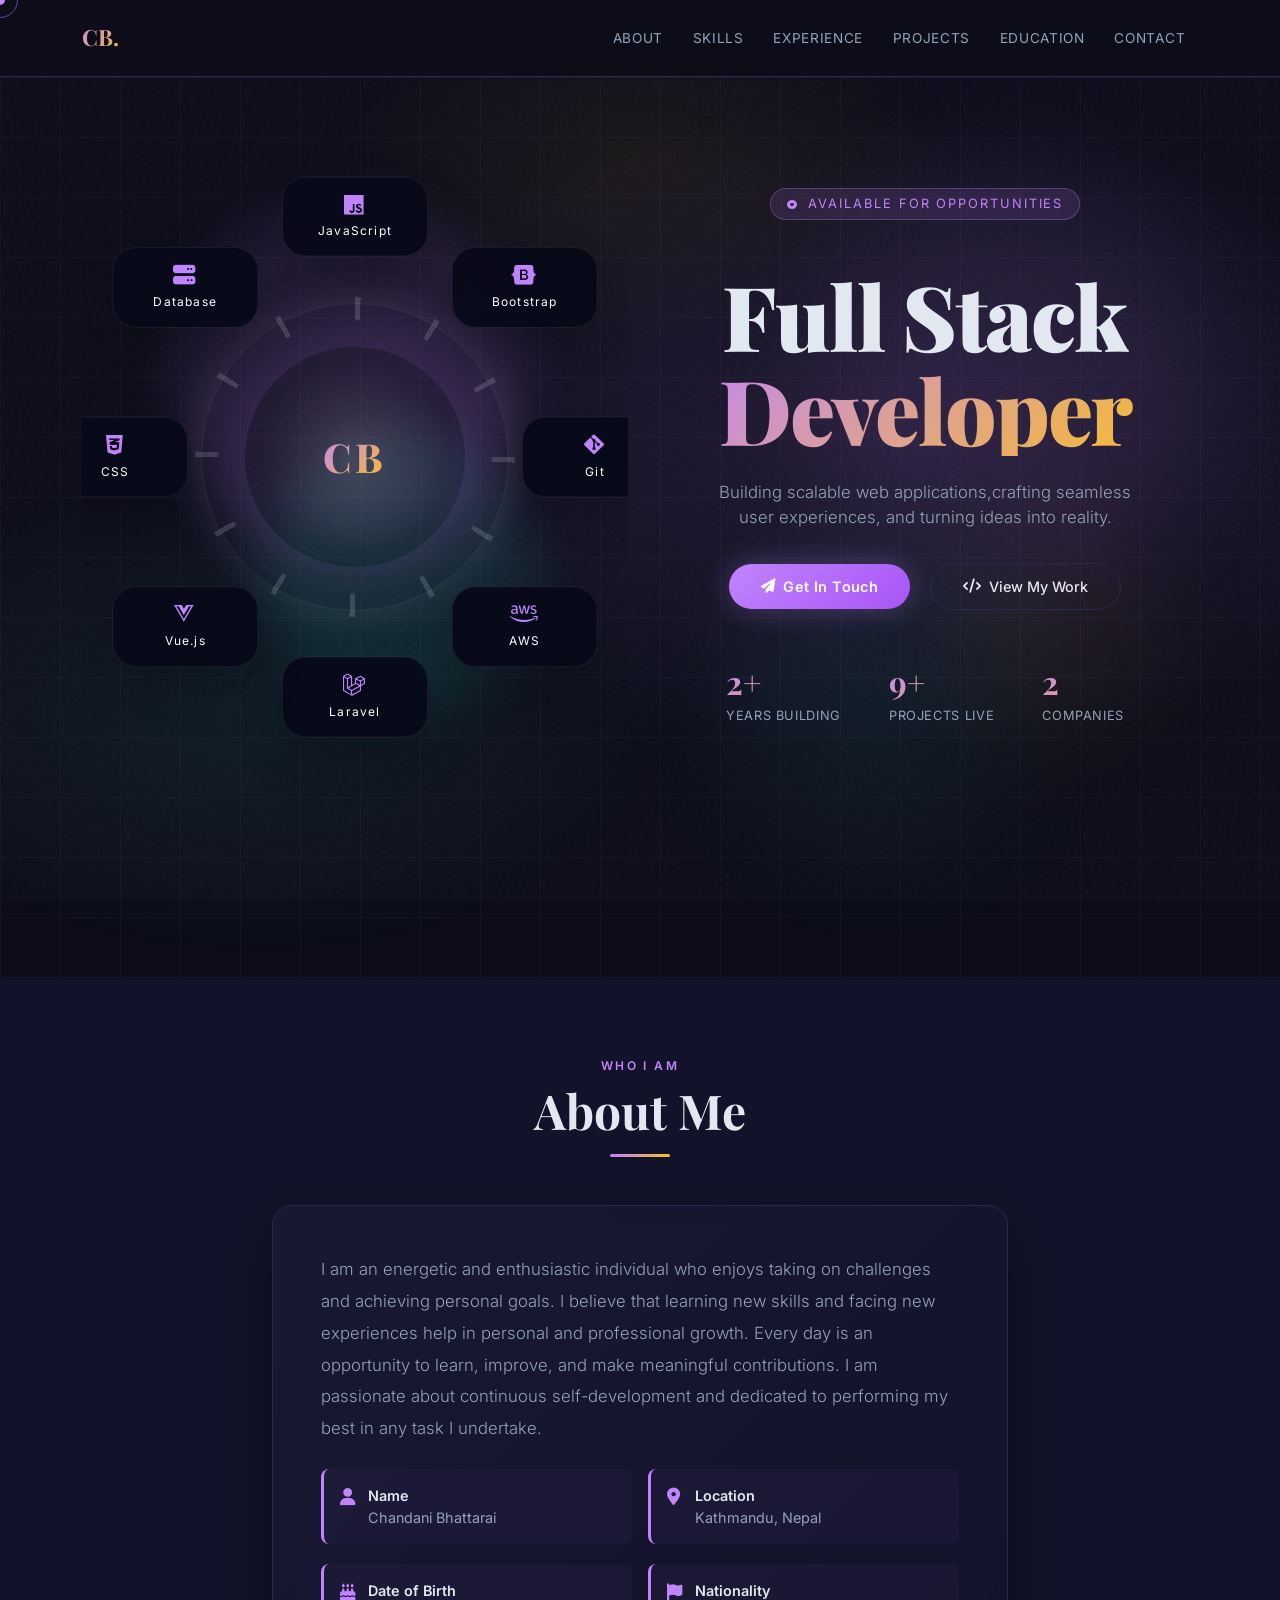
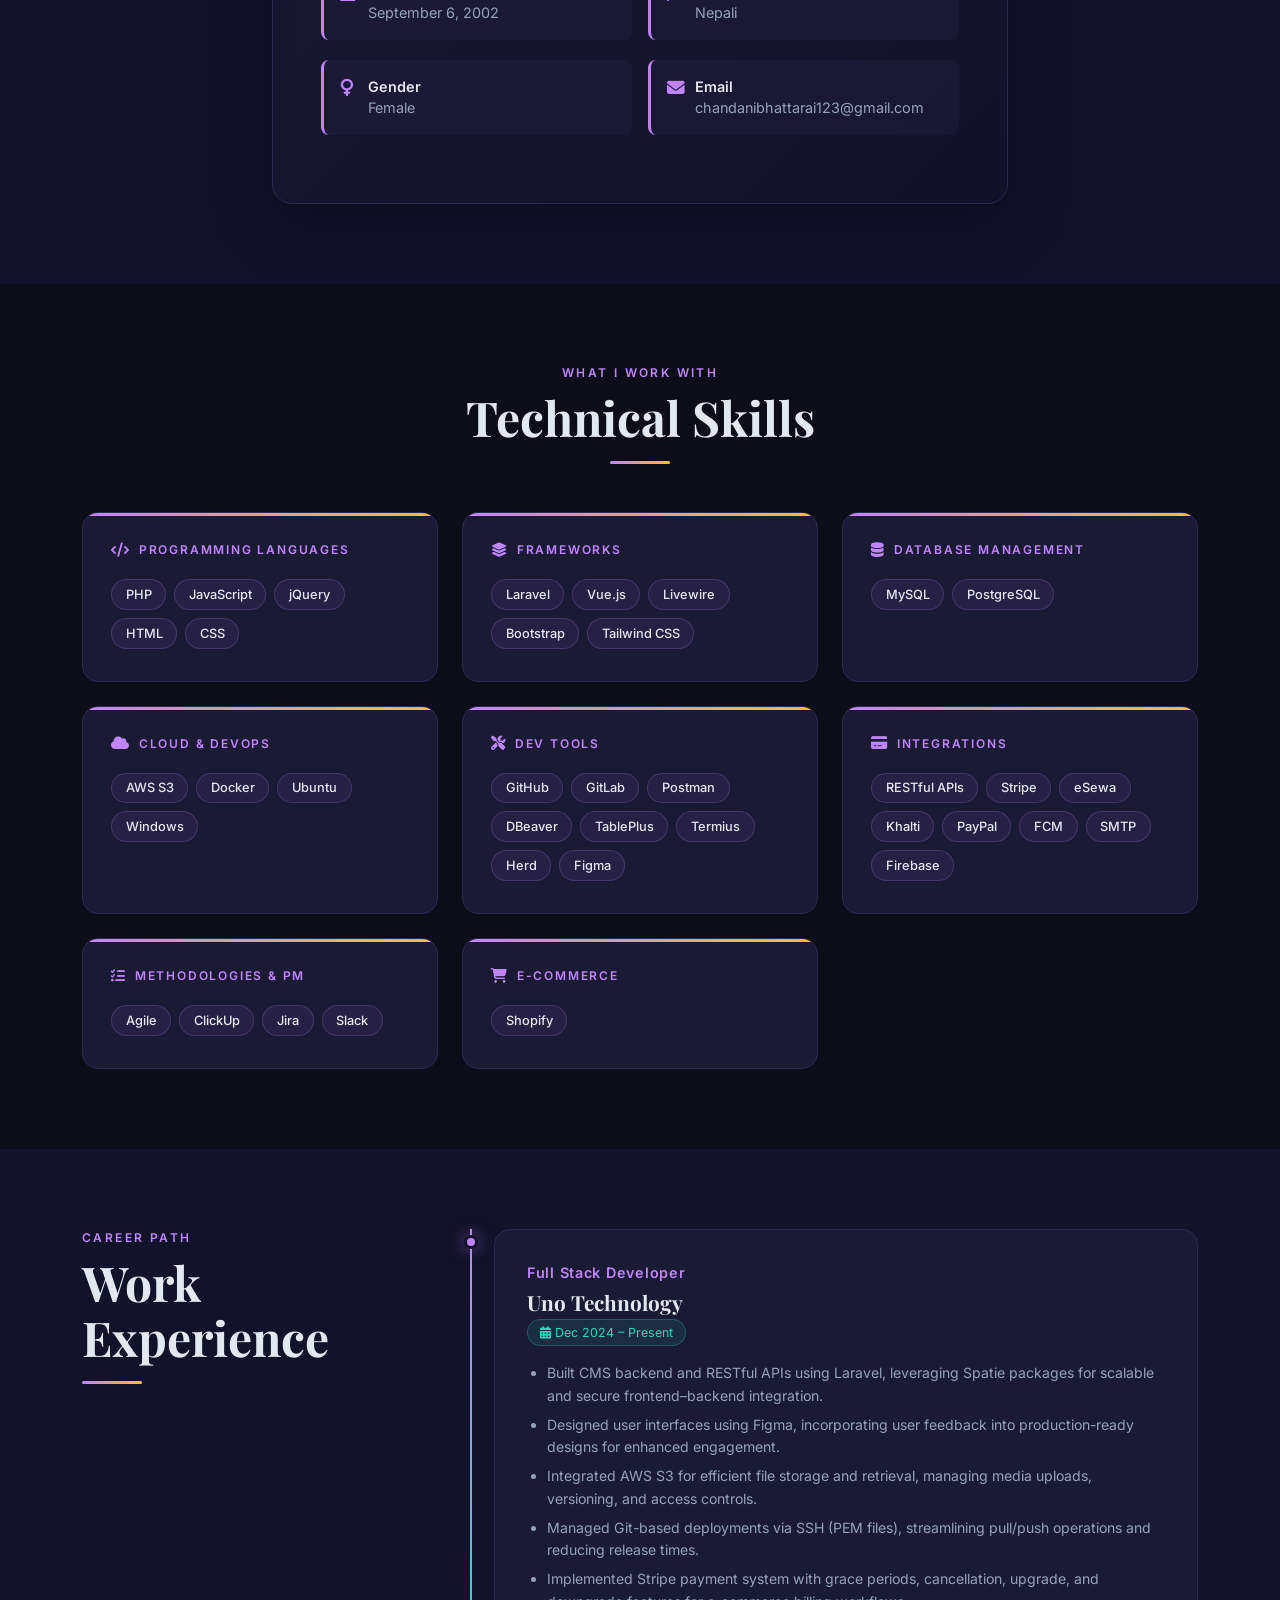
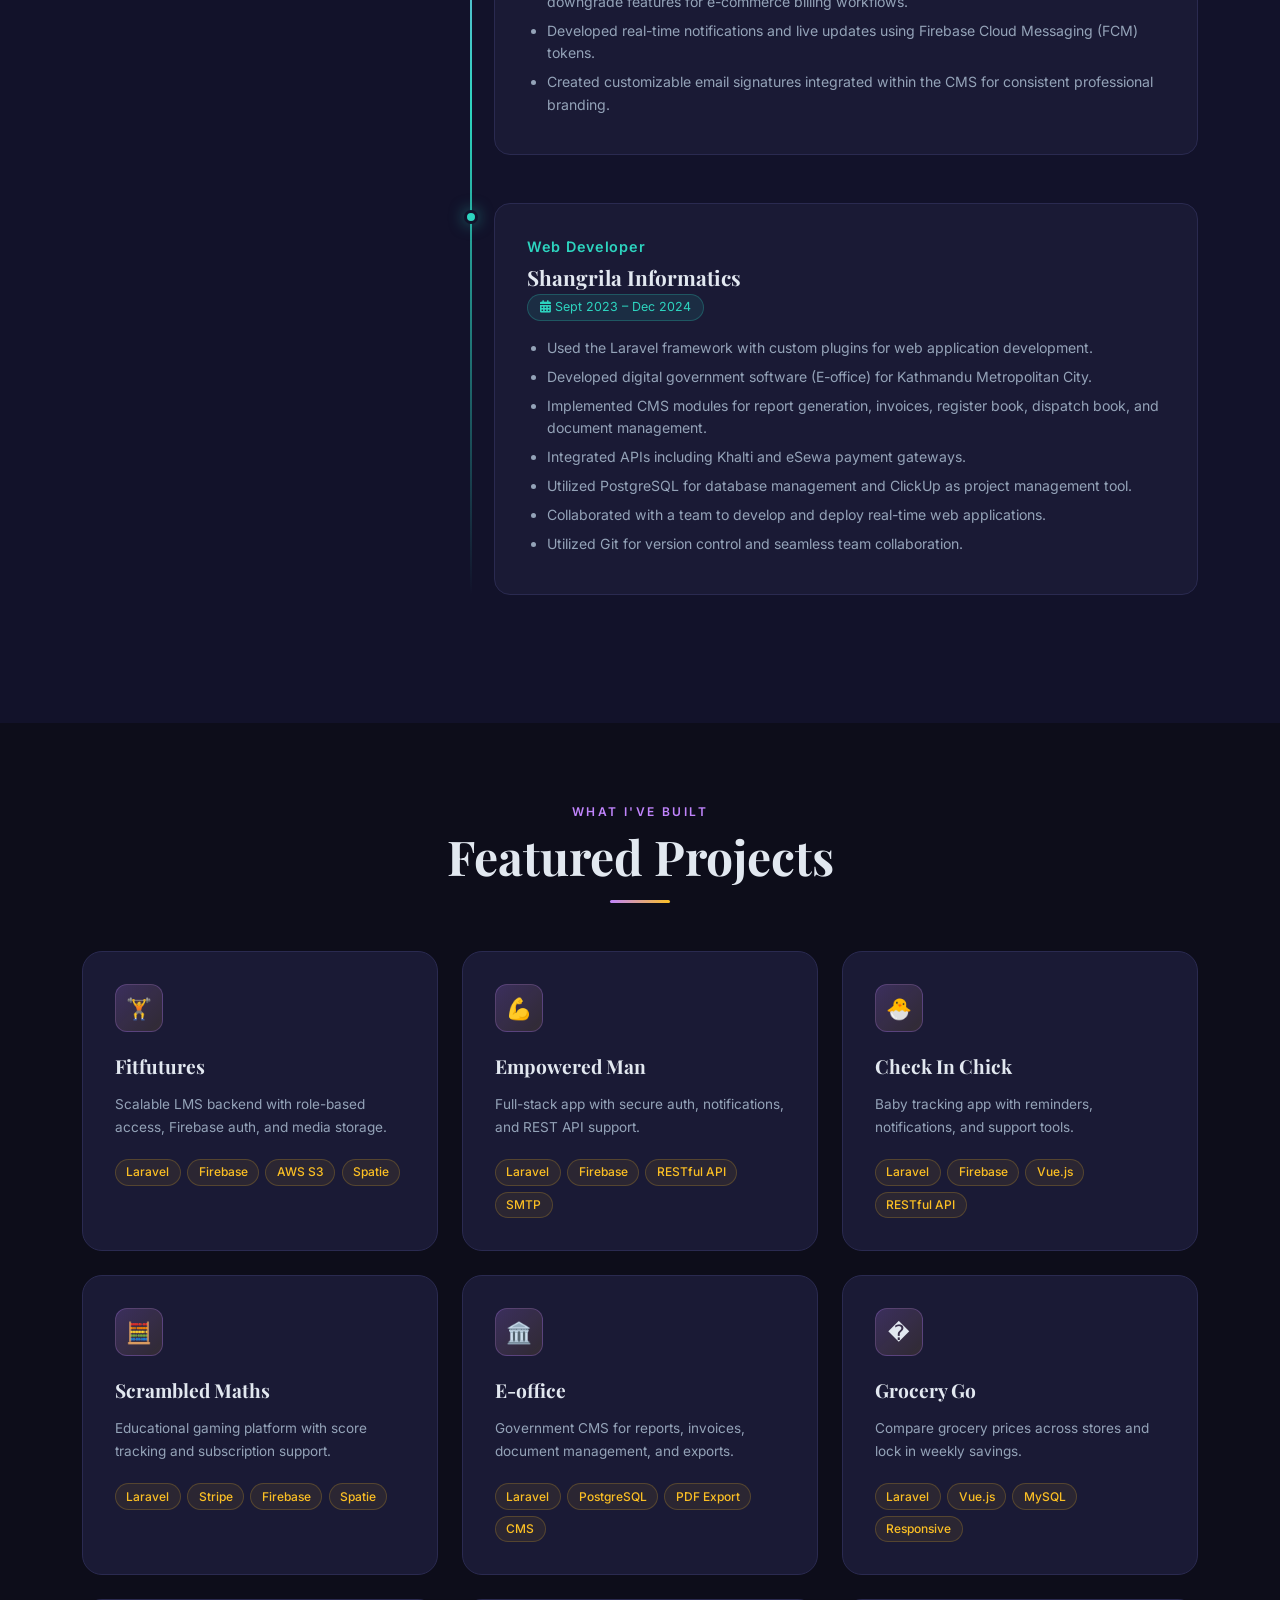
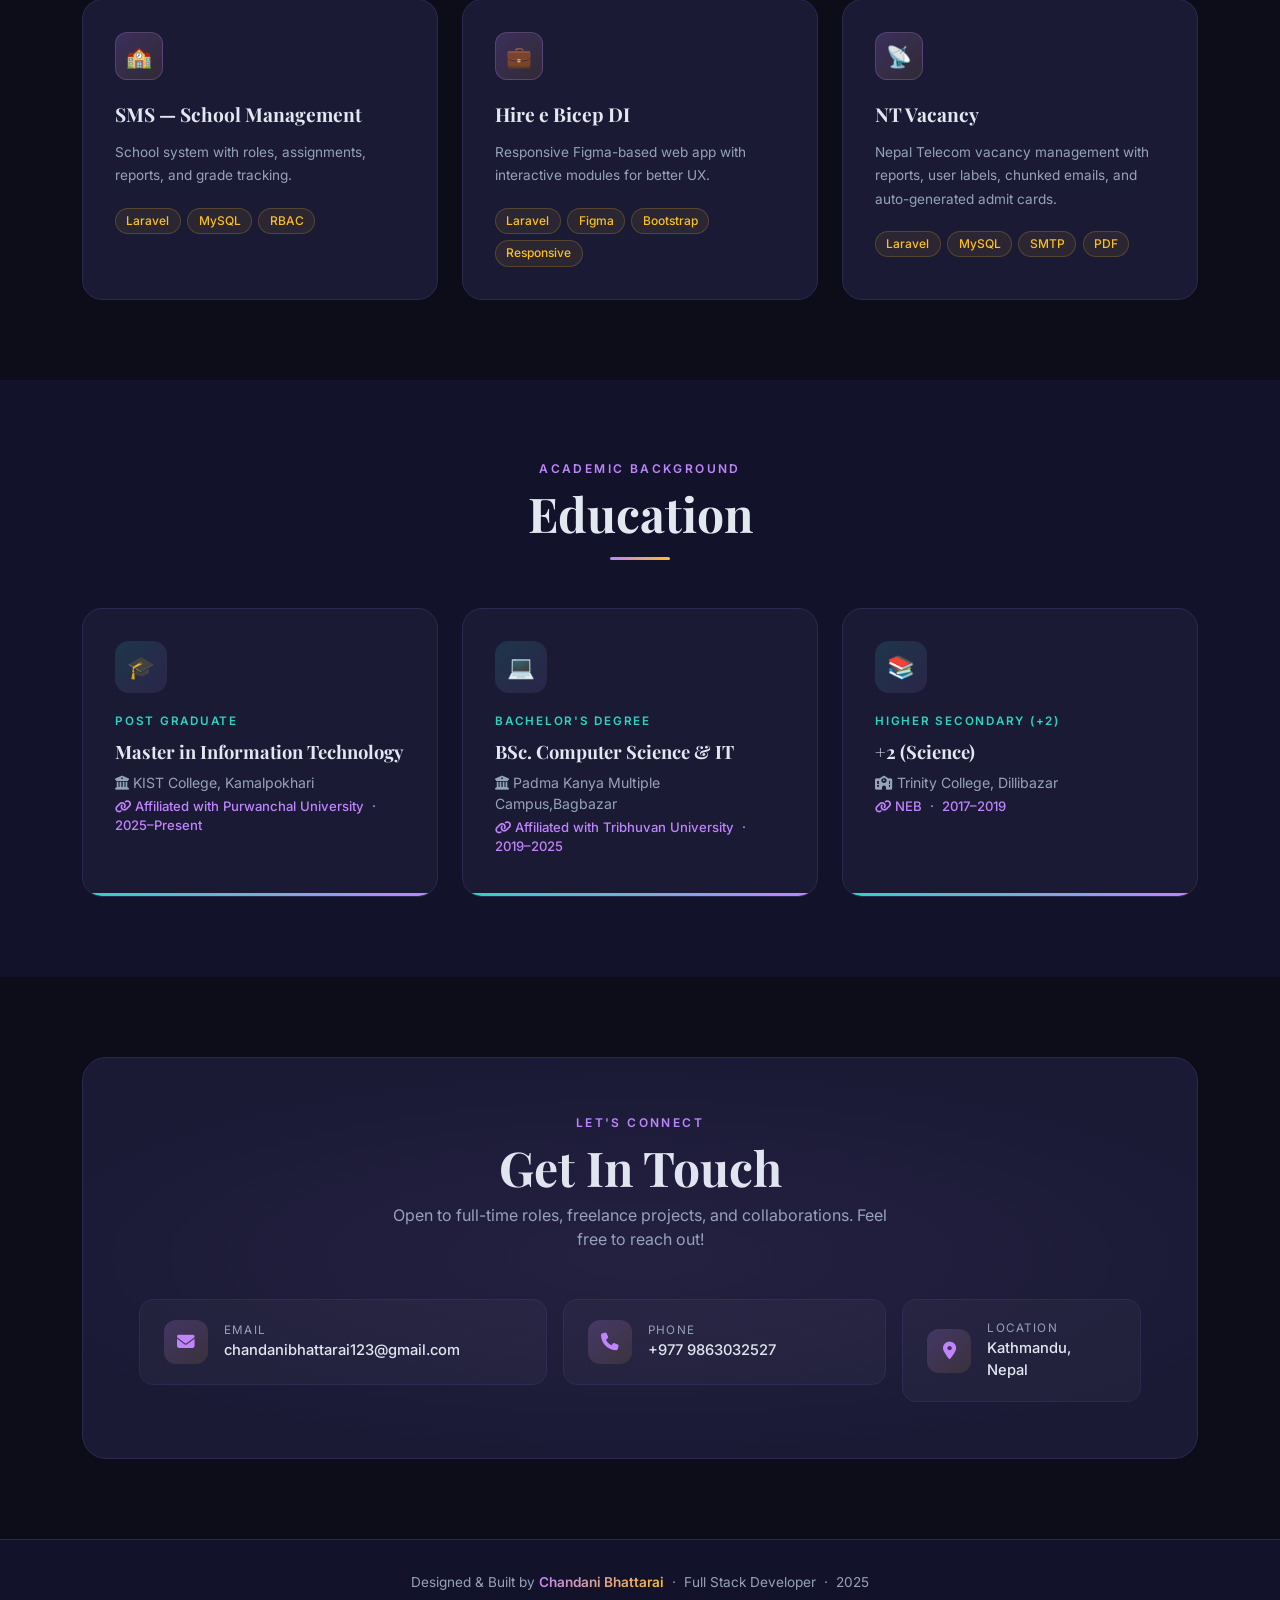
==== commit 95c0044a: "update in portfolio" ====
--- a/index.html
+++ b/index.html
@@ -1242,8 +1242,8 @@
                 class="hero-role"
                 style="font-size: 1.05rem; margin-bottom: 2rem"
               >
-                Building scalable web applications,crafting seamless user
-                experiences, and turning ideas into reality.
+                Building scalable web applications,crafting seamless <br />
+                user experiences, and turning ideas into reality.
               </p>
               <div
                 class="hero-btns"
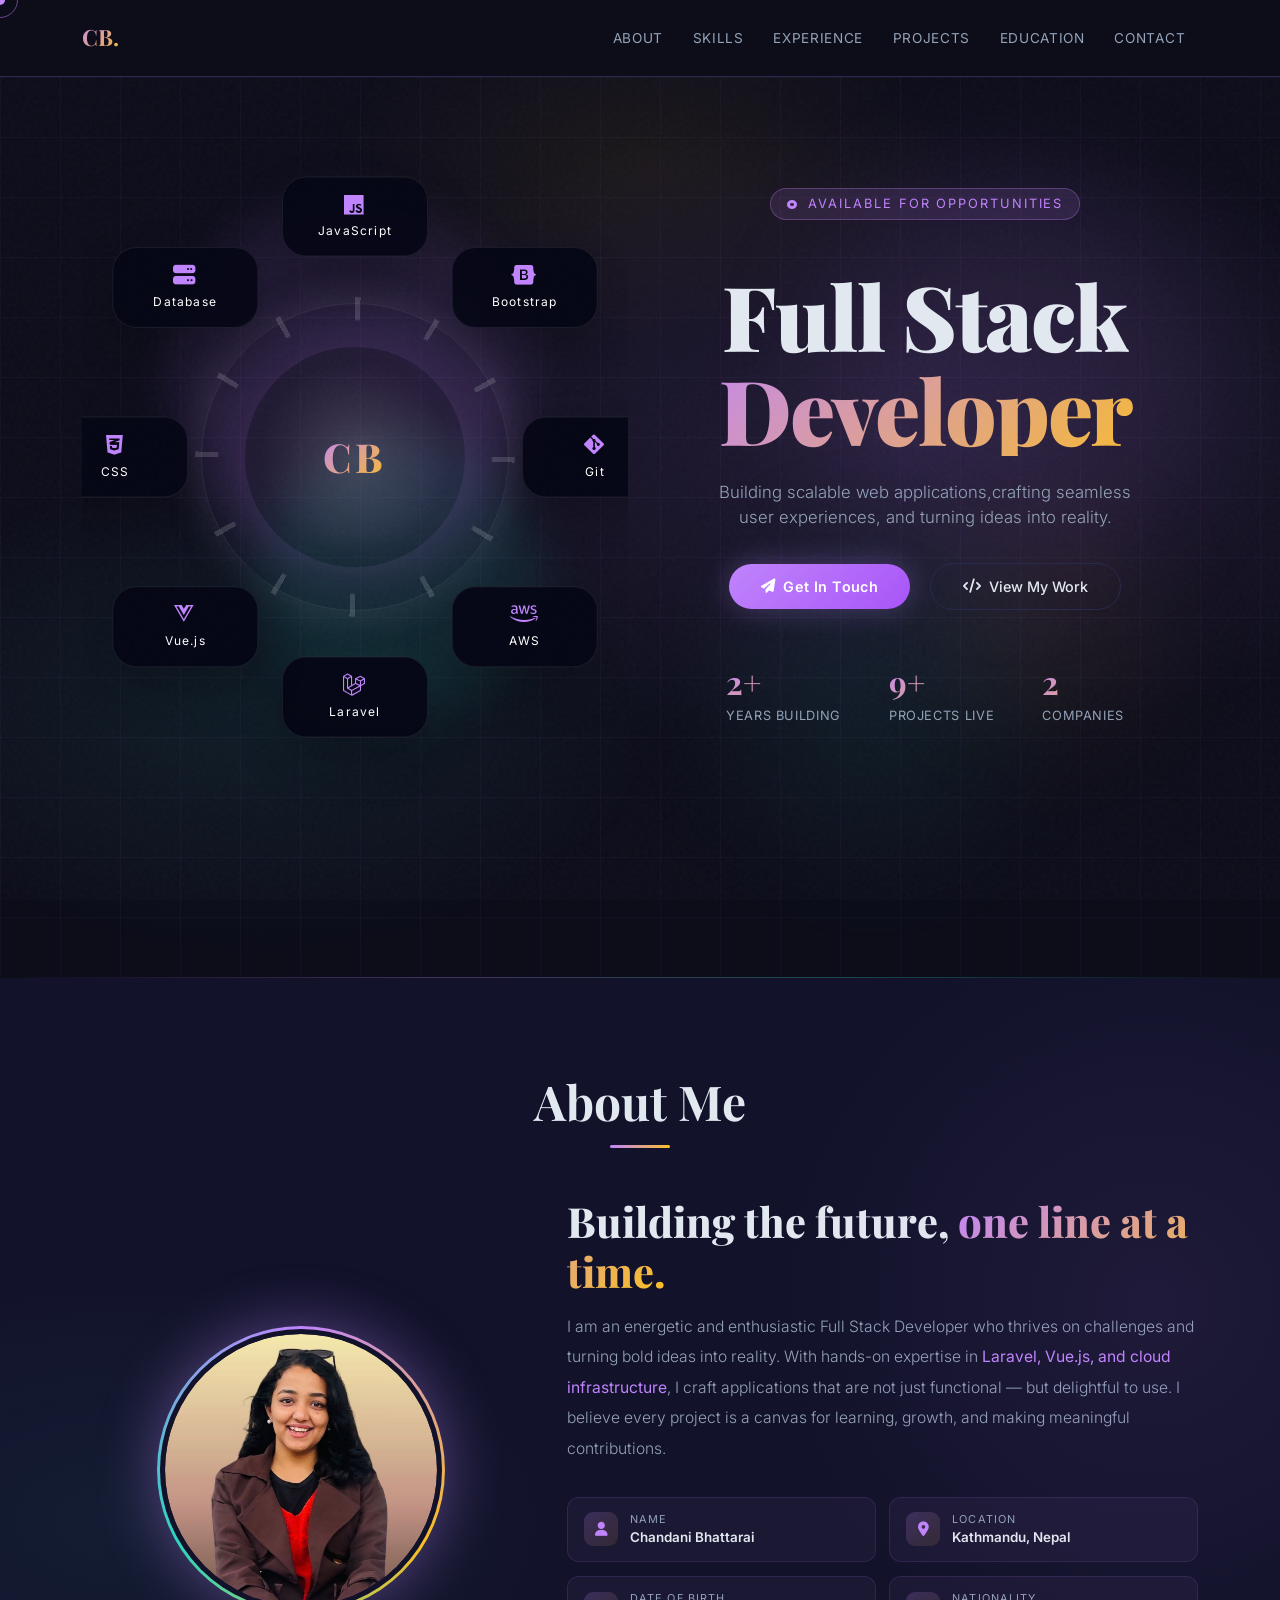
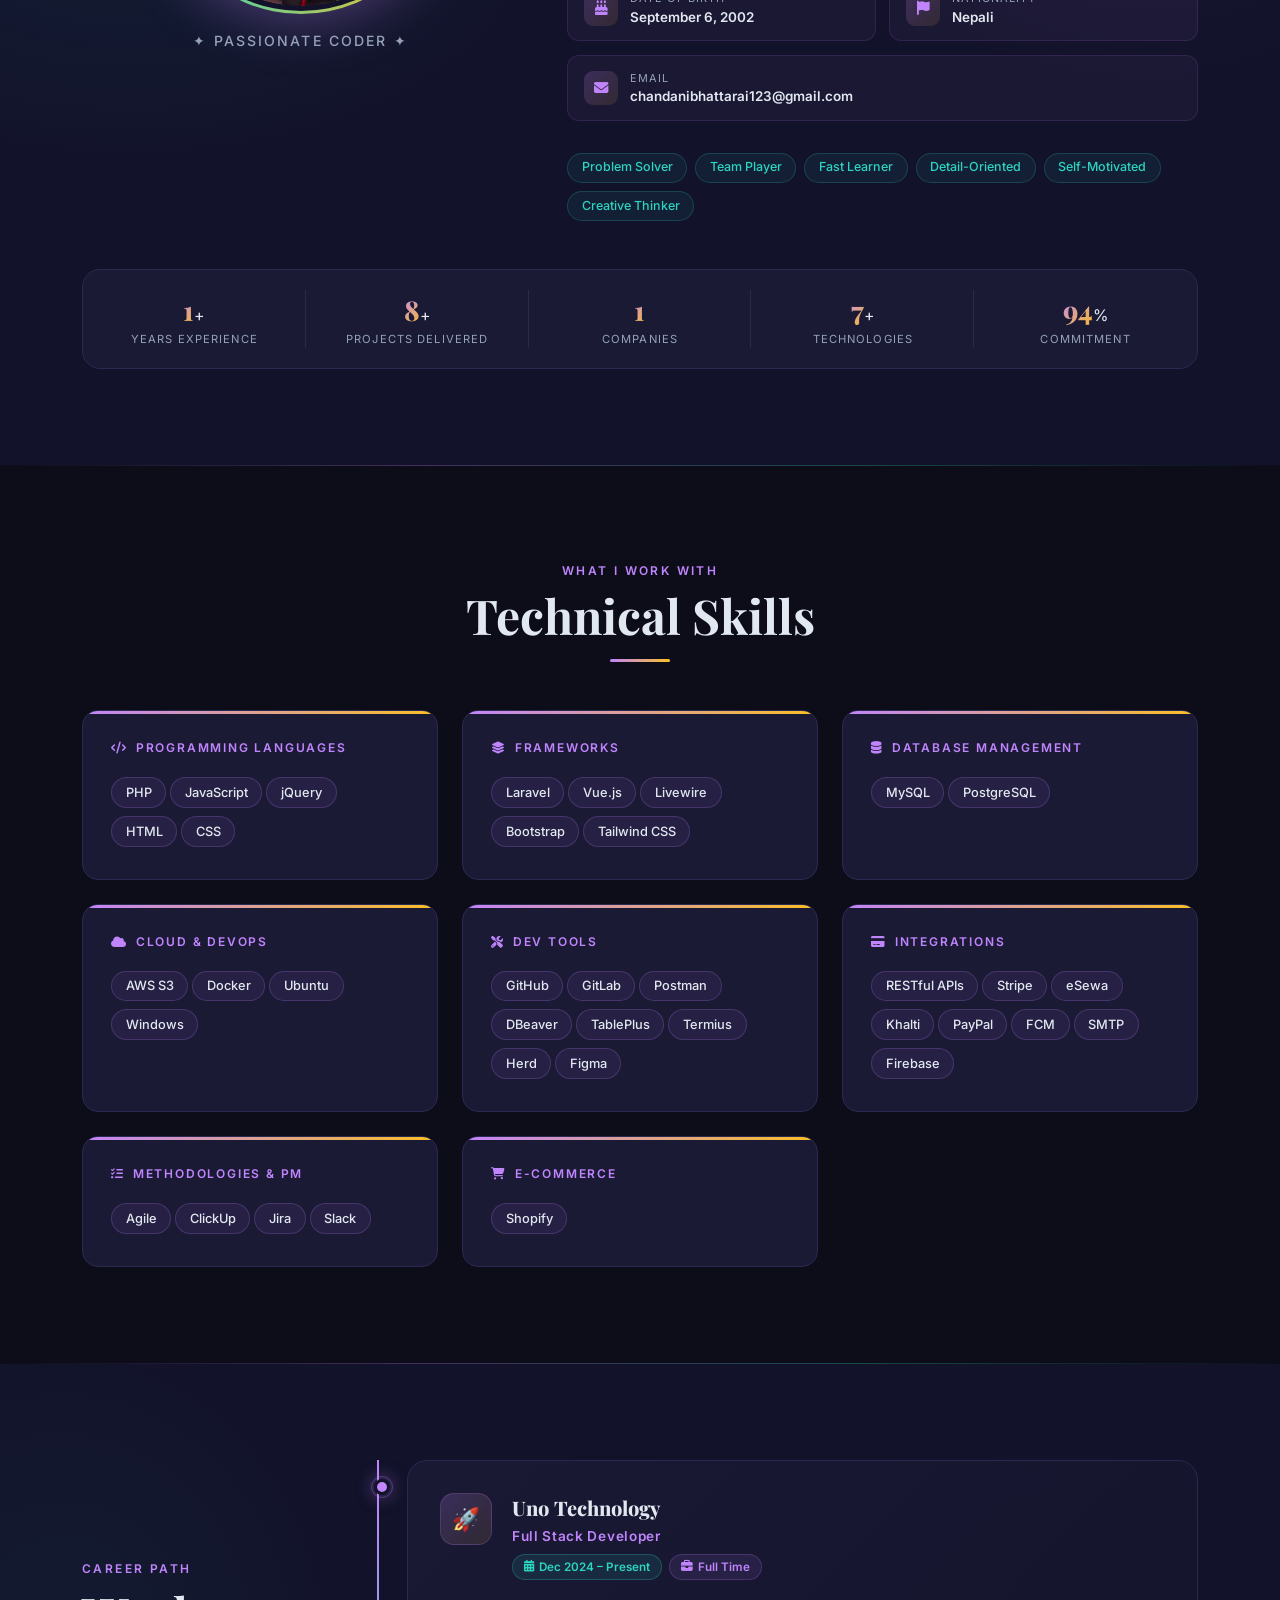
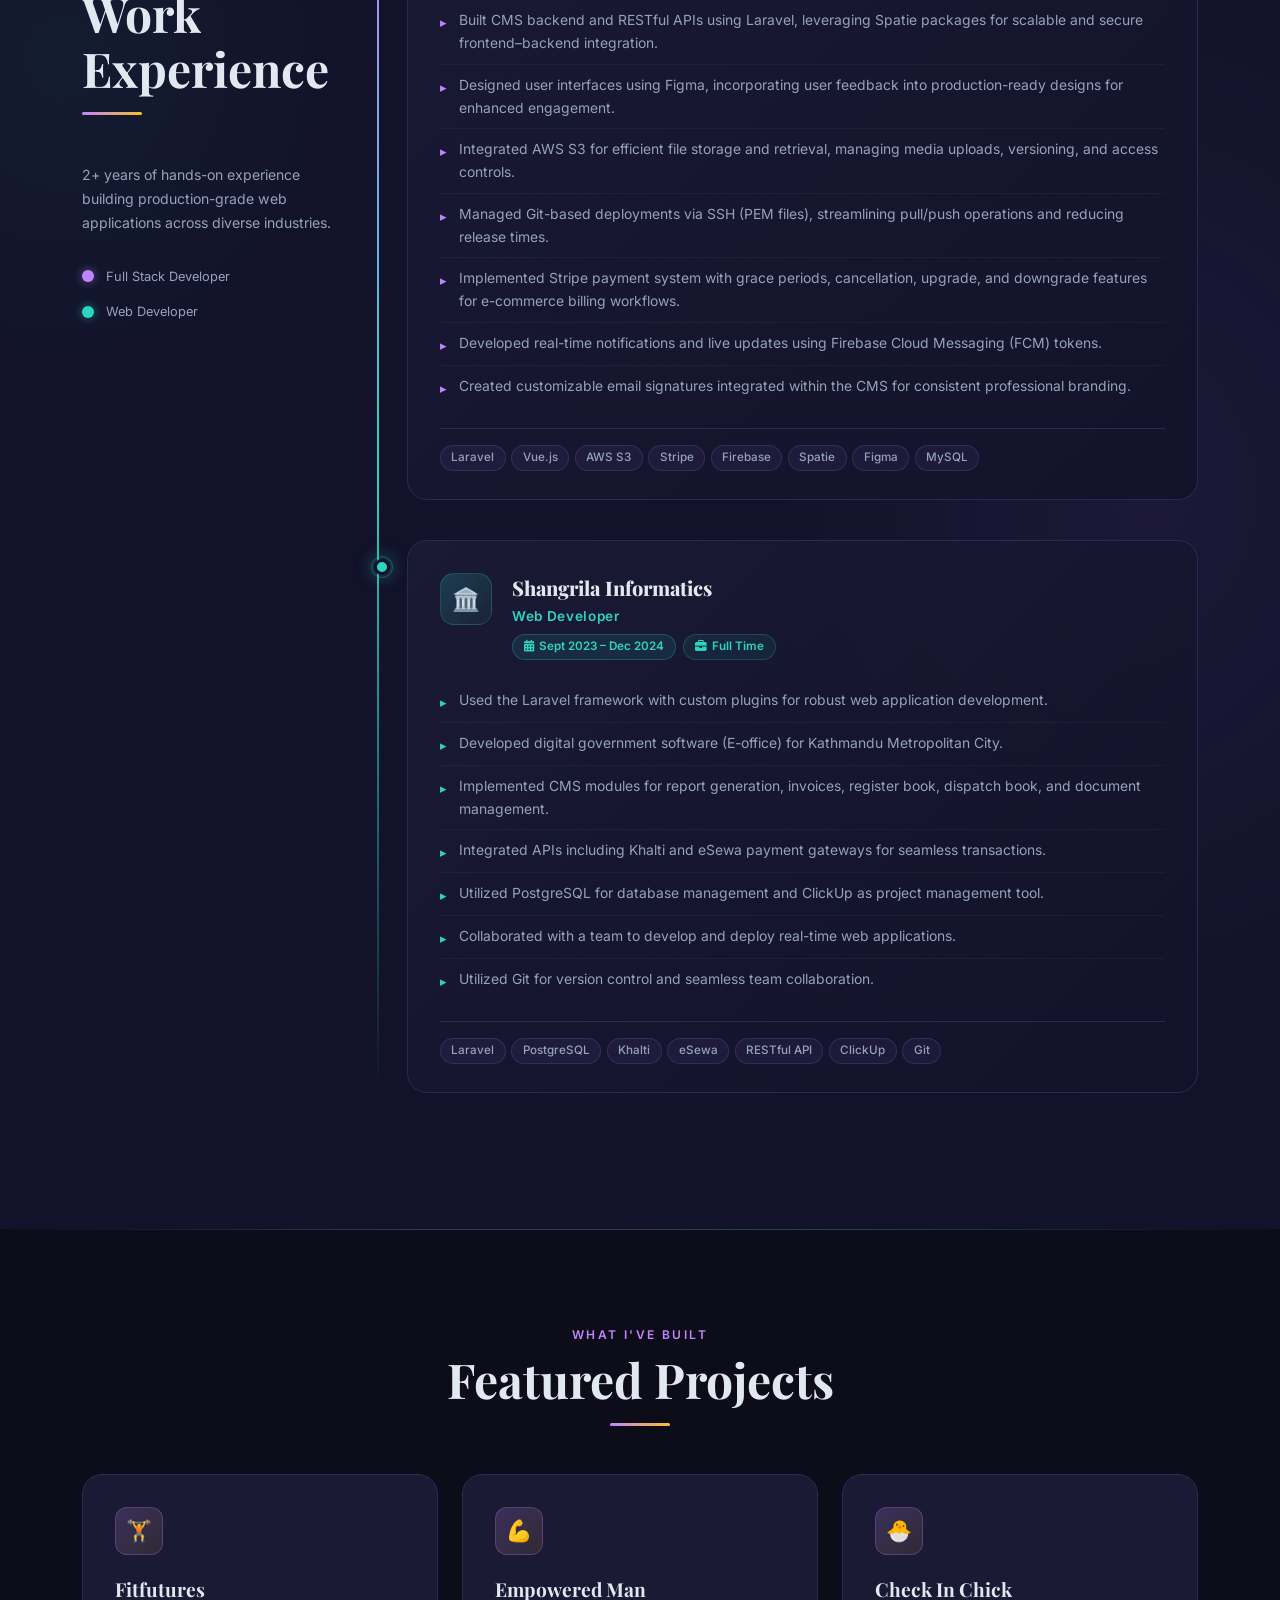
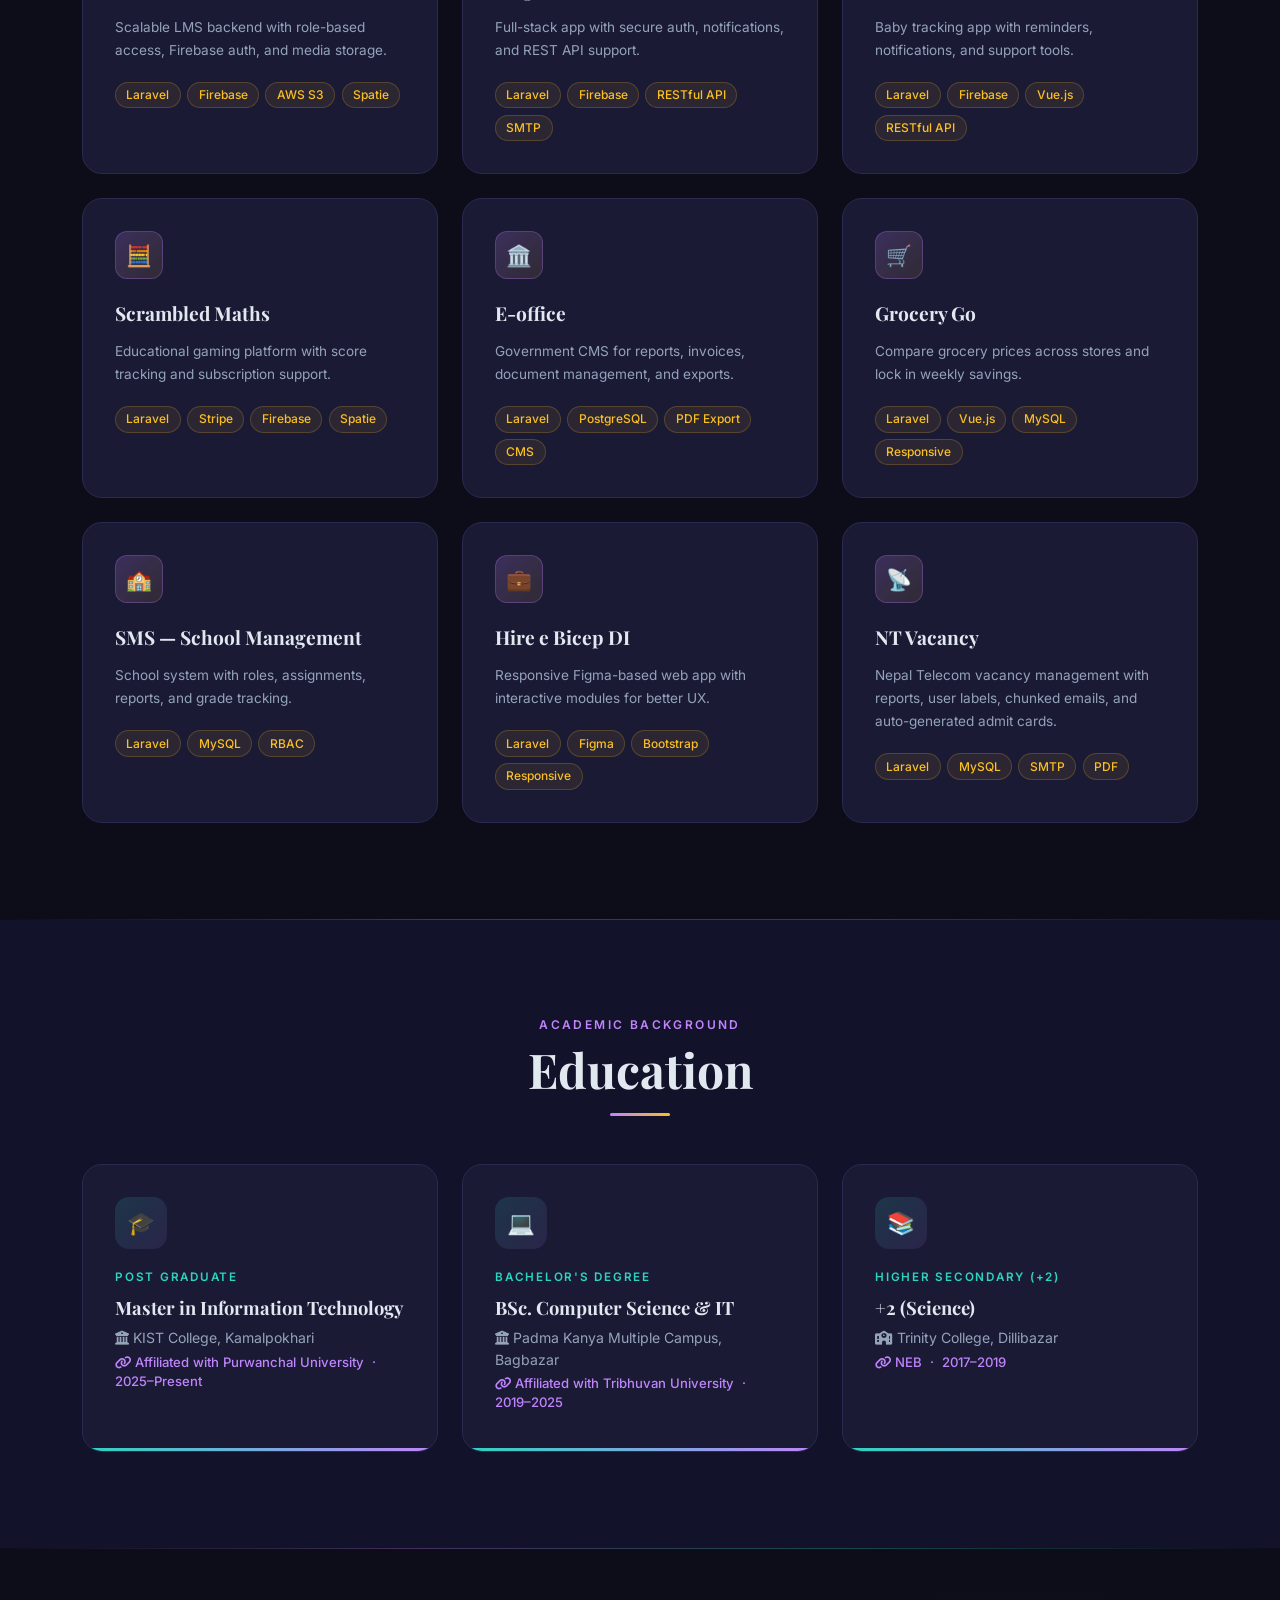
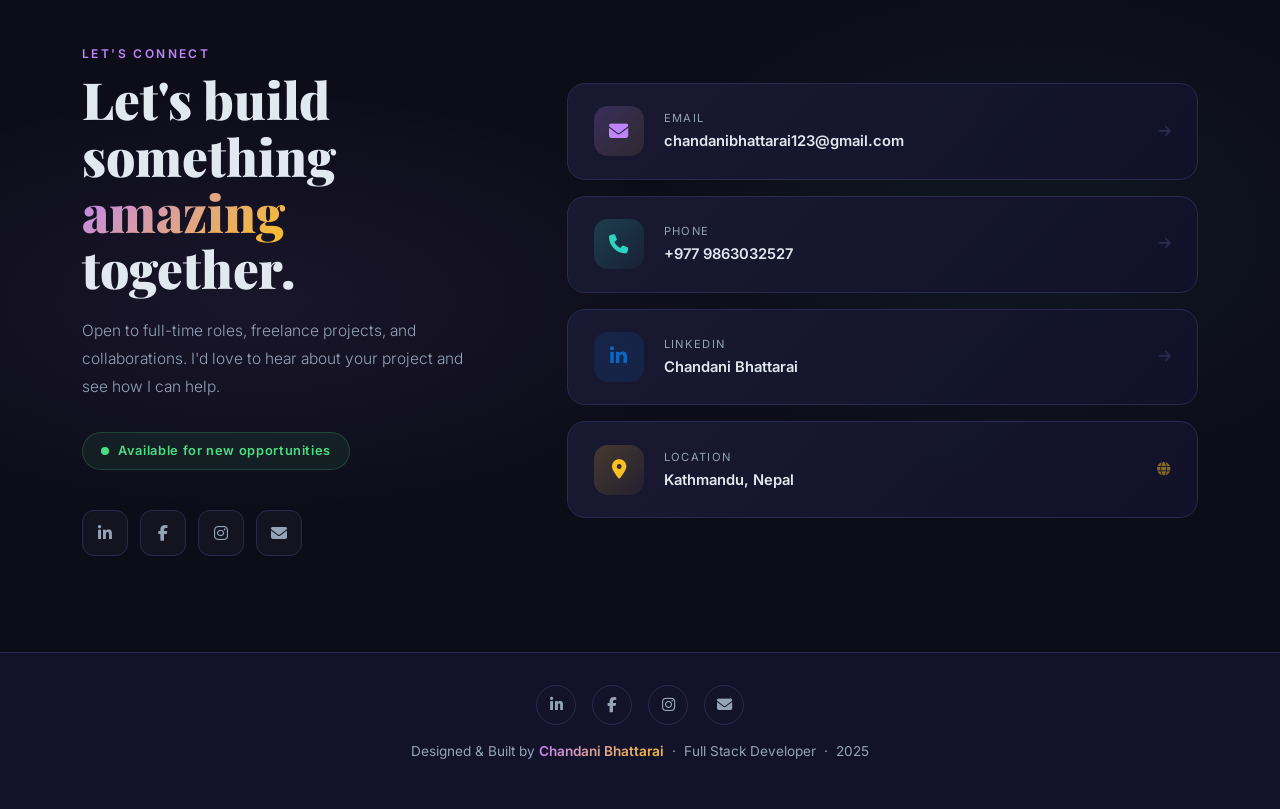
==== commit 3422a707: "update in portfolio" ====
--- a/index.html
+++ b/index.html
@@ -49,13 +49,13 @@
 
       /* ── Scrollbar ── */
       ::-webkit-scrollbar {
-        width: 6px;
+        width: 5px;
       }
       ::-webkit-scrollbar-track {
         background: var(--deep);
       }
       ::-webkit-scrollbar-thumb {
-        background: var(--accent);
+        background: linear-gradient(180deg, var(--accent), var(--teal));
         border-radius: 3px;
       }
 
@@ -72,12 +72,17 @@
       /* ── NAVBAR ── */
       .navbar {
         background: rgba(13, 13, 26, 0.85);
-        backdrop-filter: blur(16px);
+        backdrop-filter: blur(20px);
         border-bottom: 1px solid var(--border);
         padding: 1rem 0;
         position: sticky;
         top: 0;
         z-index: 100;
+        transition: all 0.3s;
+      }
+      .navbar.scrolled {
+        padding: 0.6rem 0;
+        box-shadow: 0 4px 40px rgba(0, 0, 0, 0.4);
       }
       .navbar-brand {
         font-family: "Playfair Display", serif;
@@ -150,245 +155,6 @@
           linear-gradient(90deg, rgba(192, 132, 252, 0.04) 1px, transparent 1px);
         background-size: 60px 60px;
       }
-      .tech-card {
-        position: absolute;
-        width: 140px;
-        min-height: 96px;
-        border-radius: 22px;
-        padding: 1rem;
-        display: flex;
-        flex-direction: column;
-        align-items: center;
-        justify-content: center;
-        text-align: center;
-        border: 1px solid rgba(255, 255, 255, 0.08);
-        backdrop-filter: blur(18px);
-        box-shadow: 0 24px 60px rgba(0, 0, 0, 0.18);
-        color: #fff;
-      }
-      .tech-card i {
-        font-size: 1.8rem;
-        margin-bottom: 0.55rem;
-      }
-      .tech-card span {
-        display: block;
-        font-size: 0.82rem;
-        letter-spacing: 0.16em;
-        text-transform: uppercase;
-        font-weight: 600;
-      }
-      .tech-laravel {
-        background: rgba(225, 29, 72, 0.12);
-        border-color: rgba(225, 29, 72, 0.25);
-      }
-      .tech-vue {
-        background: rgba(16, 185, 129, 0.12);
-        border-color: rgba(16, 185, 129, 0.25);
-      }
-      .tech-db {
-        background: rgba(59, 130, 246, 0.12);
-        border-color: rgba(59, 130, 246, 0.25);
-      }
-      .tech-html {
-        background: rgba(239, 68, 68, 0.12);
-        border-color: rgba(239, 68, 68, 0.25);
-      }
-      .tech-css {
-        background: rgba(37, 99, 235, 0.12);
-        border-color: rgba(37, 99, 235, 0.25);
-      }
-      .tech-js {
-        background: rgba(234, 179, 8, 0.12);
-        border-color: rgba(234, 179, 8, 0.25);
-      }
-      .tech-bootstrap {
-        background: rgba(126, 34, 206, 0.12);
-        border-color: rgba(126, 34, 206, 0.25);
-      }
-      .hero-visual {
-        position: relative;
-        width: 100%;
-        height: 100%;
-      }
-      .hero-glow {
-        position: absolute;
-        border-radius: 50%;
-        filter: blur(24px);
-        opacity: 0.7;
-      }
-      .glow-1 {
-        width: 360px;
-        height: 360px;
-        top: 16%;
-        left: 16%;
-        background: rgba(192, 132, 252, 0.16);
-      }
-      .glow-2 {
-        width: 280px;
-        height: 280px;
-        bottom: 16%;
-        right: 16%;
-        background: rgba(45, 212, 191, 0.14);
-      }
-      .hero-center {
-        position: absolute;
-        inset: 0;
-        display: flex;
-        align-items: center;
-        justify-content: center;
-        pointer-events: none;
-      }
-      .hero-core {
-        width: 220px;
-        height: 220px;
-        border-radius: 50%;
-        background: radial-gradient(
-          circle,
-          rgba(255, 255, 255, 0.14),
-          transparent 62%
-        );
-        box-shadow: 0 0 90px rgba(192, 132, 252, 0.24);
-      }
-      .hero-ring {
-        position: absolute;
-        width: 308px;
-        height: 308px;
-        border-radius: 50%;
-        border: 1px solid rgba(255, 255, 255, 0.08);
-        box-shadow: 0 0 50px rgba(255, 255, 255, 0.08);
-      }
-      .hero-label {
-        position: absolute;
-        bottom: -30px;
-        text-align: center;
-        color: #fff;
-        font-weight: 700;
-        letter-spacing: 0.1em;
-        text-transform: uppercase;
-        font-size: 0.95rem;
-      }
-      .hero-orbit {
-        --radius: 240px;
-        position: absolute;
-        inset: 0;
-        display: flex;
-        justify-content: center;
-        align-items: center;
-        transform-origin: center center;
-        animation: orbit 18s linear infinite;
-        pointer-events: none;
-      }
-      .orbit-item {
-        position: absolute;
-        inset: 0;
-        display: flex;
-        justify-content: center;
-        align-items: center;
-        transform-origin: center center;
-        transform: rotate(var(--deg)) translateY(calc(-1 * var(--radius)));
-      }
-      .orbit-item .hero-tech-card {
-        position: absolute;
-        top: 50%;
-        left: 50%;
-        transform-origin: center center;
-        transform: translate(-50%, -50%) rotate(calc(-1 * var(--deg)));
-        animation: orbit-reverse 18s linear infinite;
-      }
-      .hero-tech-card {
-        position: absolute;
-        width: 146px;
-        padding: 1rem 1.1rem;
-        background: rgba(7, 8, 23, 0.94);
-        border: 1px solid rgba(255, 255, 255, 0.08);
-        border-radius: 24px;
-        color: #fff;
-        font-size: 0.85rem;
-        letter-spacing: 0.12em;
-        text-align: center;
-        box-shadow: 0 22px 50px rgba(0, 0, 0, 0.2);
-        z-index: 2;
-      }
-      .hero-tech-card {
-        display: flex;
-        flex-direction: column;
-        align-items: center;
-        gap: 0.4rem;
-      }
-
-      .hero-tech-card i {
-        font-size: 1.4rem;
-        color: var(--accent);
-      }
-
-      .hero-tech-card span {
-        font-size: 0.75rem;
-        letter-spacing: 0.1em;
-      }
-      @keyframes orbit {
-        from {
-          transform: rotate(0deg);
-        }
-        to {
-          transform: rotate(360deg);
-        }
-      }
-      @keyframes orbit-reverse {
-        from {
-          transform: translate(-50%, -50%) rotate(calc(-1 * var(--deg)));
-        }
-        to {
-          transform: translate(-50%, -50%)
-            rotate(calc(-1 * var(--deg) - 360deg));
-        }
-      }
-      .hero-tech-card::before {
-        content: "";
-        position: absolute;
-        inset: 0;
-        background: linear-gradient(
-          135deg,
-          rgba(192, 132, 252, 0.14),
-          rgba(45, 212, 191, 0.14)
-        );
-        opacity: 0.08;
-        border-radius: 24px;
-        pointer-events: none;
-      }
-      .tech-left {
-        top: 42%;
-        left: 10%;
-      }
-      .tech-right {
-        top: 42%;
-        right: 10%;
-      }
-      .tech-top {
-        top: 8%;
-        left: 50%;
-        transform: translateX(-50%);
-      }
-      .tech-bottom {
-        bottom: 10%;
-        left: 50%;
-        transform: translateX(-50%);
-      }
-      .tech-top-left {
-        top: 18%;
-        left: 18%;
-      }
-      .tech-top-right {
-        top: 18%;
-        right: 18%;
-      }
-      .tech-bottom-left {
-        bottom: 12%;
-        left: 16%;
-      }
-      .tech-bottom-right {
-        bottom: 12%;
-        right: 16%;
-      }
       .hero-tag {
         display: inline-block;
         background: rgba(192, 132, 252, 0.12);
@@ -449,8 +215,8 @@
         gap: 0.5rem;
       }
       .btn-primary-custom:hover {
-        transform: translateY(-2px);
-        box-shadow: 0 0 50px rgba(192, 132, 252, 0.5);
+        transform: translateY(-3px);
+        box-shadow: 0 0 50px rgba(192, 132, 252, 0.55);
         color: #fff;
       }
       .btn-outline-custom {
@@ -470,7 +236,7 @@
       .btn-outline-custom:hover {
         border-color: var(--accent);
         color: var(--accent);
-        transform: translateY(-2px);
+        transform: translateY(-3px);
       }
       .hero-stats {
         display: flex;
@@ -538,9 +304,173 @@
         }
       }
 
+      /* Orbit */
+      .hero-visual {
+        position: relative;
+        width: 100%;
+        height: 100%;
+      }
+      .hero-glow {
+        position: absolute;
+        border-radius: 50%;
+        filter: blur(24px);
+        opacity: 0.7;
+      }
+      .glow-1 {
+        width: 360px;
+        height: 360px;
+        top: 16%;
+        left: 16%;
+        background: rgba(192, 132, 252, 0.16);
+      }
+      .glow-2 {
+        width: 280px;
+        height: 280px;
+        bottom: 16%;
+        right: 16%;
+        background: rgba(45, 212, 191, 0.14);
+      }
+      .hero-center {
+        position: absolute;
+        inset: 0;
+        display: flex;
+        align-items: center;
+        justify-content: center;
+        pointer-events: none;
+      }
+      .hero-core {
+        width: 220px;
+        height: 220px;
+        border-radius: 50%;
+        background: radial-gradient(
+          circle,
+          rgba(255, 255, 255, 0.14),
+          transparent 62%
+        );
+        box-shadow: 0 0 90px rgba(192, 132, 252, 0.24);
+      }
+      .hero-ring {
+        position: absolute;
+        width: 308px;
+        height: 308px;
+        border-radius: 50%;
+        border: 1px solid rgba(255, 255, 255, 0.08);
+        box-shadow: 0 0 50px rgba(255, 255, 255, 0.08);
+      }
+      .hero-cb {
+        position: absolute;
+        font-family: "Playfair Display", serif;
+        font-size: 2.5rem;
+        font-weight: 800;
+        letter-spacing: 0.1em;
+        background: linear-gradient(135deg, var(--accent), var(--gold));
+        -webkit-background-clip: text;
+        -webkit-text-fill-color: transparent;
+        z-index: 3;
+      }
+      .clock-ring {
+        animation: rotateClock 20s linear infinite;
+      }
+      .clock-ticks {
+        position: absolute;
+        width: 320px;
+        height: 320px;
+        border-radius: 50%;
+      }
+      .clock-ticks::before {
+        content: "";
+        position: absolute;
+        inset: 0;
+        background: repeating-conic-gradient(
+          rgba(255, 255, 255, 0.15) 0deg 2deg,
+          transparent 2deg 30deg
+        );
+        border-radius: 50%;
+        mask: radial-gradient(circle, transparent 60%, black 61%);
+      }
+      @keyframes rotateClock {
+        from {
+          transform: rotate(0deg);
+        }
+        to {
+          transform: rotate(360deg);
+        }
+      }
+      .hero-orbit {
+        --radius: 240px;
+        position: absolute;
+        inset: 0;
+        display: flex;
+        justify-content: center;
+        align-items: center;
+        transform-origin: center center;
+        animation: orbit 18s linear infinite;
+        pointer-events: none;
+      }
+      .orbit-item {
+        position: absolute;
+        inset: 0;
+        display: flex;
+        justify-content: center;
+        align-items: center;
+        transform-origin: center center;
+        transform: rotate(var(--deg)) translateY(calc(-1 * var(--radius)));
+      }
+      .orbit-item .hero-tech-card {
+        position: absolute;
+        top: 50%;
+        left: 50%;
+        transform-origin: center center;
+        transform: translate(-50%, -50%) rotate(calc(-1 * var(--deg)));
+        animation: orbit-reverse 18s linear infinite;
+      }
+      .hero-tech-card {
+        position: absolute;
+        width: 146px;
+        padding: 1rem 1.1rem;
+        background: rgba(7, 8, 23, 0.94);
+        border: 1px solid rgba(255, 255, 255, 0.08);
+        border-radius: 24px;
+        color: #fff;
+        font-size: 0.85rem;
+        letter-spacing: 0.12em;
+        text-align: center;
+        box-shadow: 0 22px 50px rgba(0, 0, 0, 0.2);
+        z-index: 2;
+        display: flex;
+        flex-direction: column;
+        align-items: center;
+        gap: 0.4rem;
+      }
+      .hero-tech-card i {
+        font-size: 1.4rem;
+        color: var(--accent);
+      }
+      .hero-tech-card span {
+        font-size: 0.75rem;
+        letter-spacing: 0.1em;
+      }
+      @keyframes orbit {
+        from {
+          transform: rotate(0deg);
+        }
+        to {
+          transform: rotate(360deg);
+        }
+      }
+      @keyframes orbit-reverse {
+        from {
+          transform: translate(-50%, -50%) rotate(calc(-1 * var(--deg)));
+        }
+        to {
+          transform: translate(-50%, -50%)
+            rotate(calc(-1 * var(--deg) - 360deg));
+        }
+      }
+
       /* ── SECTION SHARED ── */
       section {
-        padding: 5rem 0;
+        padding: 6rem 0;
         position: relative;
       }
       .section-label {
@@ -566,59 +496,300 @@
         margin-bottom: 3rem;
       }
 
-      /* ── ABOUT ── */
+      /* ════════════════════════════════
+         ── ABOUT  (REDESIGNED) ──
+      ════════════════════════════════ */
       #about {
         background: var(--dark);
-      }
-      .about-card {
+        overflow: hidden;
+      }
+
+      /* Floating particles behind about */
+      #about::before {
+        content: "";
+        position: absolute;
+        inset: 0;
+        background:
+          radial-gradient(
+            ellipse 60% 40% at 10% 50%,
+            rgba(45, 212, 191, 0.06) 0%,
+            transparent 60%
+          ),
+          radial-gradient(
+            ellipse 50% 60% at 90% 30%,
+            rgba(192, 132, 252, 0.07) 0%,
+            transparent 60%
+          );
+        pointer-events: none;
+      }
+
+      /* Avatar glowing ring */
+      .about-avatar-wrap {
+        position: relative;
+        display: flex;
+        flex-direction: column;
+        align-items: center;
+        justify-content: center;
+        padding: 30px 90px 50px 90px;
+        overflow: visible;
+      }
+      .about-avatar-outer {
+        position: relative;
+        width: 280px;
+        height: 280px;
+        flex-shrink: 0;
+      }
+      /* Spinning ring — separate from photo */
+      .about-avatar-outer::before {
+        content: "";
+        position: absolute;
+        inset: -4px;
+        border-radius: 50%;
+        background: conic-gradient(
+          var(--accent),
+          var(--gold),
+          var(--teal),
+          var(--accent)
+        );
+        animation: spinSlow 6s linear infinite;
+        z-index: 0;
+        box-shadow: 0 0 60px rgba(192, 132, 252, 0.4);
+      }
+      /* White gap between ring and photo */
+      .about-avatar-outer::after {
+        content: "";
+        position: absolute;
+        inset: -1px;
+        border-radius: 50%;
+        background: var(--dark);
+        z-index: 1;
+      }
+      .about-avatar-inner {
+        position: absolute;
+        inset: 4px;
+        border-radius: 50%;
+        overflow: hidden;
+        z-index: 2;
+      }
+      .about-avatar-inner img {
+        width: 100%;
+        height: 100%;
+        object-fit: cover;
+        object-position: center top;
+        display: block;
+        border-radius: 50%;
+      }
+      .about-avatar-badge {
+        position: absolute;
+        bottom: 10px;
+        right: 10px;
+        background: linear-gradient(135deg, var(--accent), var(--gold));
+        color: #fff;
+        font-size: 0.7rem;
+        font-weight: 700;
+        letter-spacing: 0.08em;
+        text-transform: uppercase;
+        padding: 0.4rem 0.9rem;
+        border-radius: 50px;
+        border: 2px solid var(--dark);
+        box-shadow: 0 4px 20px rgba(192, 132, 252, 0.4);
+        white-space: nowrap;
+        animation: none;
+      }
+      /* Floating mini-chips */
+      .about-float-chip {
+        position: absolute;
+        background: var(--card);
+        border: 1px solid var(--border);
+        border-radius: 12px;
+        padding: 0.5rem 0.9rem;
+        font-size: 0.78rem;
+        font-weight: 600;
+        display: flex;
+        align-items: center;
+        gap: 0.45rem;
+        box-shadow: 0 8px 30px rgba(0, 0, 0, 0.3);
+        white-space: nowrap;
+        animation: chipFloat 4s ease-in-out infinite;
+      }
+      .about-float-chip i {
+        color: var(--accent);
+      }
+      .chip-1 {
+        top: 5%;
+        left: -10px;
+        animation-delay: 0s;
+      }
+      .chip-2 {
+        top: 5%;
+        right: -10px;
+        animation-delay: 1.5s;
+        color: var(--teal);
+      }
+      .chip-2 i {
+        color: var(--teal);
+      }
+      .chip-3 {
+        bottom: 10%;
+        left: 5px;
+        animation-delay: 3s;
+        color: var(--gold);
+      }
+      .chip-3 i {
+        color: var(--gold);
+      }
+      @keyframes chipFloat {
+        0%,
+        100% {
+          transform: translateY(0);
+        }
+        50% {
+          transform: translateY(-10px);
+        }
+      }
+
+      /* About right panel */
+      .about-heading {
+        font-family: "Playfair Display", serif;
+        font-size: clamp(1.8rem, 3.5vw, 2.6rem);
+        font-weight: 800;
+        line-height: 1.2;
+        margin-bottom: 1rem;
+      }
+      .about-heading span {
+        background: linear-gradient(135deg, var(--accent), var(--gold));
+        -webkit-background-clip: text;
+        -webkit-text-fill-color: transparent;
+      }
+      .about-bio {
+        font-size: 0.98rem;
+        line-height: 1.95;
+        color: var(--muted);
+        font-weight: 300;
+        margin-bottom: 2rem;
+      }
+
+      /* Info grid */
+      .about-info-grid {
+        display: grid;
+        grid-template-columns: 1fr 1fr;
+        gap: 0.85rem;
+        margin-bottom: 2rem;
+      }
+      .info-pill {
+        display: flex;
+        align-items: center;
+        gap: 0.75rem;
+        background: rgba(192, 132, 252, 0.05);
+        border: 1px solid rgba(192, 132, 252, 0.12);
+        border-radius: 12px;
+        padding: 0.85rem 1rem;
+        transition: all 0.3s;
+        cursor: default;
+      }
+      .info-pill:hover {
+        background: rgba(192, 132, 252, 0.1);
+        border-color: rgba(192, 132, 252, 0.3);
+        transform: translateY(-2px);
+        box-shadow: 0 8px 25px rgba(192, 132, 252, 0.1);
+      }
+      .info-pill-icon {
+        width: 34px;
+        height: 34px;
+        flex-shrink: 0;
         background: linear-gradient(
           135deg,
-          rgba(26, 26, 53, 0.8),
-          rgba(18, 18, 42, 0.9)
+          rgba(192, 132, 252, 0.2),
+          rgba(251, 191, 36, 0.1)
         );
+        border-radius: 9px;
+        display: flex;
+        align-items: center;
+        justify-content: center;
+        font-size: 0.9rem;
+        color: var(--accent);
+      }
+      .info-pill-label {
+        font-size: 0.68rem;
+        color: var(--muted);
+        text-transform: uppercase;
+        letter-spacing: 0.1em;
+      }
+      .info-pill-value {
+        font-size: 0.84rem;
+        font-weight: 600;
+        color: var(--text);
+      }
+
+      /* Personality tags */
+      .personality-tags {
+        display: flex;
+        flex-wrap: wrap;
+        gap: 0.5rem;
+      }
+      .p-tag {
+        background: rgba(45, 212, 191, 0.07);
+        border: 1px solid rgba(45, 212, 191, 0.2);
+        color: var(--teal);
+        font-size: 0.78rem;
+        font-weight: 500;
+        padding: 0.3rem 0.85rem;
+        border-radius: 50px;
+        transition: all 0.25s;
+      }
+      .p-tag:hover {
+        background: rgba(45, 212, 191, 0.15);
+        transform: translateY(-2px);
+      }
+
+      /* About stats strip */
+      .about-stats-strip {
+        display: flex;
+        gap: 0;
+        margin-top: 2.5rem;
+        background: var(--card);
         border: 1px solid var(--border);
-        border-radius: 20px;
-        padding: 3rem;
-        box-shadow: 0 20px 60px rgba(0, 0, 0, 0.3);
-        backdrop-filter: blur(10px);
-      }
-      .about-text {
-        font-size: 1.05rem;
-        line-height: 1.9;
+        border-radius: 18px;
+        overflow: hidden;
+      }
+      .astat {
+        flex: 1;
+        text-align: center;
+        padding: 1.25rem 0.5rem;
+        position: relative;
+        transition: background 0.3s;
+      }
+      .astat:not(:last-child)::after {
+        content: "";
+        position: absolute;
+        right: 0;
+        top: 20%;
+        bottom: 20%;
+        width: 1px;
+        background: var(--border);
+      }
+      .astat:hover {
+        background: rgba(192, 132, 252, 0.05);
+      }
+      .astat-num {
+        font-family: "Playfair Display", serif;
+        font-size: 1.7rem;
+        font-weight: 800;
+        background: linear-gradient(135deg, var(--accent), var(--gold));
+        -webkit-background-clip: text;
+        -webkit-text-fill-color: transparent;
+        display: block;
+      }
+      .astat-label {
+        font-size: 0.7rem;
         color: var(--muted);
-        font-weight: 300;
-      }
-      .info-item {
-        display: flex;
-        gap: 0.75rem;
-        align-items: flex-start;
-        margin-bottom: 1.25rem;
-        font-size: 0.9rem;
-        padding: 1rem;
-        background: rgba(192, 132, 252, 0.04);
-        border-left: 3px solid var(--accent);
-        border-radius: 8px;
-        transition: all 0.3s;
-      }
-      .info-item:hover {
-        background: rgba(192, 132, 252, 0.08);
-        transform: translateX(5px);
-      }
-      .info-item i {
-        color: var(--accent);
-        margin-top: 0.2rem;
-        width: 16px;
-        font-size: 1.1rem;
-      }
-      .info-item strong {
-        color: var(--text);
-        font-weight: 600;
-      }
-      .info-item span {
-        color: var(--muted);
-      }
-
-      /* ── SKILLS ── */
+        letter-spacing: 0.1em;
+        text-transform: uppercase;
+      }
+
+      /* ════════════════════════════════
+         ── SKILLS ──
+      ════════════════════════════════ */
       #skills {
         background: var(--deep);
       }
@@ -628,7 +799,7 @@
         border-radius: 16px;
         padding: 1.75rem;
         height: 100%;
-        transition: all 0.3s;
+        transition: all 0.35s;
         position: relative;
         overflow: hidden;
       }
@@ -643,8 +814,8 @@
       }
       .skill-category:hover {
         border-color: rgba(192, 132, 252, 0.3);
-        transform: translateY(-4px);
-        box-shadow: 0 20px 40px rgba(0, 0, 0, 0.3);
+        transform: translateY(-5px);
+        box-shadow: 0 25px 50px rgba(0, 0, 0, 0.35);
       }
       .skill-cat-title {
         font-size: 0.75rem;
@@ -656,9 +827,6 @@
         display: flex;
         align-items: center;
         gap: 0.5rem;
-      }
-      .skill-cat-title i {
-        font-size: 0.9rem;
       }
       .skill-tag {
         display: inline-block;
@@ -679,85 +847,294 @@
         transform: translateY(-2px);
       }
 
-      /* ── EXPERIENCE ── */
+      /* ════════════════════════════════
+         ── EXPERIENCE  (REDESIGNED) ──
+      ════════════════════════════════ */
       #experience {
         background: var(--dark);
-      }
+        overflow: hidden;
+      }
+      #experience::before {
+        content: "";
+        position: absolute;
+        inset: 0;
+        background:
+          radial-gradient(
+            ellipse 50% 60% at 90% 50%,
+            rgba(192, 132, 252, 0.06) 0%,
+            transparent 60%
+          ),
+          radial-gradient(
+            ellipse 40% 40% at 5% 20%,
+            rgba(45, 212, 191, 0.05) 0%,
+            transparent 60%
+          );
+        pointer-events: none;
+      }
+
+      /* Side label */
+      .exp-side-label {
+        writing-mode: vertical-rl;
+        text-orientation: mixed;
+        transform: rotate(180deg);
+        font-size: 0.7rem;
+        letter-spacing: 0.3em;
+        text-transform: uppercase;
+        color: var(--border);
+        font-weight: 600;
+        align-self: center;
+        user-select: none;
+      }
+
+      /* Timeline */
       .timeline {
         position: relative;
-        padding-left: 2rem;
+        padding-left: 2.5rem;
       }
       .timeline::before {
         content: "";
         position: absolute;
-        left: 0.5rem;
+        left: 0.6rem;
         top: 0;
         bottom: 0;
         width: 2px;
         background: linear-gradient(
           180deg,
-          var(--accent),
-          var(--teal),
-          transparent
+          var(--accent) 0%,
+          var(--teal) 50%,
+          transparent 100%
         );
       }
       .timeline-item {
         position: relative;
-        margin-bottom: 3rem;
+        margin-bottom: 2.5rem;
       }
       .timeline-dot {
         position: absolute;
-        left: -1.87rem;
-        top: 0.4rem;
-        width: 14px;
-        height: 14px;
+        left: -2.07rem;
+        top: 1.2rem;
+        width: 16px;
+        height: 16px;
         background: var(--accent);
         border-radius: 50%;
         border: 3px solid var(--dark);
-        box-shadow: 0 0 15px rgba(192, 132, 252, 0.5);
-      }
+        box-shadow: 0 0 18px rgba(192, 132, 252, 0.6);
+        z-index: 2;
+      }
+      .timeline-dot.teal {
+        background: var(--teal);
+        box-shadow: 0 0 18px rgba(45, 212, 191, 0.6);
+      }
+      /* Pulse ring on dot */
+      .timeline-dot::after {
+        content: "";
+        position: absolute;
+        inset: -6px;
+        border-radius: 50%;
+        border: 1px solid rgba(192, 132, 252, 0.3);
+        animation: pulse-ring 2.5s ease-out infinite;
+      }
+      .timeline-dot.teal::after {
+        border-color: rgba(45, 212, 191, 0.3);
+      }
+      @keyframes pulse-ring {
+        0% {
+          transform: scale(1);
+          opacity: 1;
+        }
+        100% {
+          transform: scale(2.2);
+          opacity: 0;
+        }
+      }
+
+      /* Exp card */
       .exp-card {
-        background: var(--card);
+        background: linear-gradient(
+          135deg,
+          rgba(26, 26, 53, 0.9),
+          rgba(18, 18, 42, 0.95)
+        );
         border: 1px solid var(--border);
-        border-radius: 16px;
-        padding: 2rem;
-        transition: all 0.3s;
+        border-radius: 20px;
+        padding: 2rem 2rem 1.75rem;
+        transition: all 0.4s;
+        position: relative;
+        overflow: hidden;
+      }
+      .exp-card::before {
+        content: "";
+        position: absolute;
+        inset: 0;
+        background: linear-gradient(
+          135deg,
+          rgba(192, 132, 252, 0.04),
+          transparent 60%
+        );
+        opacity: 0;
+        transition: opacity 0.4s;
+        pointer-events: none;
       }
       .exp-card:hover {
-        border-color: rgba(192, 132, 252, 0.3);
-        transform: translateX(6px);
+        border-color: rgba(192, 132, 252, 0.35);
+        transform: translateX(8px);
+        box-shadow:
+          -8px 0 0 var(--accent),
+          0 20px 60px rgba(0, 0, 0, 0.4);
+      }
+      .exp-card:hover::before {
+        opacity: 1;
+      }
+      .exp-card.teal-card:hover {
+        border-color: rgba(45, 212, 191, 0.35);
+        box-shadow:
+          -8px 0 0 var(--teal),
+          0 20px 60px rgba(0, 0, 0, 0.4);
+      }
+
+      /* Card header */
+      .exp-header {
+        display: flex;
+        align-items: flex-start;
+        gap: 1.25rem;
+        margin-bottom: 1.25rem;
+      }
+      .exp-logo {
+        width: 52px;
+        height: 52px;
+        flex-shrink: 0;
+        background: linear-gradient(
+          135deg,
+          rgba(192, 132, 252, 0.2),
+          rgba(251, 191, 36, 0.1)
+        );
+        border: 1px solid rgba(192, 132, 252, 0.2);
+        border-radius: 14px;
+        display: flex;
+        align-items: center;
+        justify-content: center;
+        font-size: 1.4rem;
+        transition: transform 0.3s;
+      }
+      .exp-card:hover .exp-logo {
+        transform: scale(1.1) rotate(-5deg);
+      }
+      .exp-logo.teal-logo {
+        background: linear-gradient(
+          135deg,
+          rgba(45, 212, 191, 0.2),
+          rgba(45, 212, 191, 0.05)
+        );
+        border-color: rgba(45, 212, 191, 0.2);
+      }
+      .exp-meta {
+        flex: 1;
       }
       .exp-company {
         font-family: "Playfair Display", serif;
-        font-size: 1.3rem;
-        font-weight: 700;
+        font-size: 1.25rem;
+        font-weight: 800;
+        margin-bottom: 0.2rem;
       }
       .exp-role {
         color: var(--accent);
-        font-size: 0.9rem;
+        font-size: 0.85rem;
         font-weight: 600;
         letter-spacing: 0.05em;
-        margin-bottom: 0.25rem;
-      }
-      .exp-duration {
-        display: inline-block;
+        margin-bottom: 0.5rem;
+      }
+      .exp-role.teal {
+        color: var(--teal);
+      }
+      .exp-badges {
+        display: flex;
+        flex-wrap: wrap;
+        gap: 0.4rem;
+      }
+      .exp-badge {
+        display: inline-flex;
+        align-items: center;
+        gap: 0.3rem;
+        font-size: 0.73rem;
+        font-weight: 600;
+        padding: 0.2rem 0.7rem;
+        border-radius: 50px;
+      }
+      .badge-duration {
         background: rgba(45, 212, 191, 0.1);
         border: 1px solid rgba(45, 212, 191, 0.25);
         color: var(--teal);
-        font-size: 0.78rem;
-        padding: 0.2rem 0.75rem;
+      }
+      .badge-type {
+        background: rgba(192, 132, 252, 0.1);
+        border: 1px solid rgba(192, 132, 252, 0.2);
+        color: var(--accent);
+      }
+
+      /* Achievement list */
+      .exp-achievements {
+        list-style: none;
+        padding: 0;
+        margin: 0;
+      }
+      .exp-achievements li {
+        display: flex;
+        gap: 0.75rem;
+        align-items: flex-start;
+        color: var(--muted);
+        font-size: 0.87rem;
+        line-height: 1.65;
+        padding: 0.55rem 0;
+        border-bottom: 1px solid rgba(255, 255, 255, 0.04);
+        transition: color 0.2s;
+      }
+      .exp-achievements li:last-child {
+        border-bottom: none;
+      }
+      .exp-achievements li:hover {
+        color: var(--text);
+      }
+      .exp-achievements li::before {
+        content: "▸";
+        color: var(--accent);
+        font-size: 0.8rem;
+        margin-top: 0.2rem;
+        flex-shrink: 0;
+        transition: transform 0.2s;
+      }
+      .exp-achievements li:hover::before {
+        transform: translateX(3px);
+      }
+      .exp-card.teal-card .exp-achievements li::before {
+        color: var(--teal);
+      }
+
+      /* Tech pills at bottom */
+      .exp-techs {
+        display: flex;
+        flex-wrap: wrap;
+        gap: 0.35rem;
+        margin-top: 1.25rem;
+        padding-top: 1rem;
+        border-top: 1px solid var(--border);
+      }
+      .exp-tech {
+        background: rgba(192, 132, 252, 0.06);
+        border: 1px solid rgba(192, 132, 252, 0.15);
+        color: var(--muted);
+        font-size: 0.73rem;
+        font-weight: 500;
+        padding: 0.2rem 0.65rem;
         border-radius: 50px;
-        margin-bottom: 1rem;
-      }
-      .exp-card ul {
-        padding-left: 1.25rem;
-        margin: 0;
-      }
-      .exp-card ul li {
-        color: var(--muted);
-        font-size: 0.88rem;
-        margin-bottom: 0.4rem;
-        line-height: 1.6;
+        transition: all 0.2s;
+      }
+      .exp-tech:hover {
+        background: rgba(192, 132, 252, 0.15);
+        color: var(--accent);
+      }
+      .exp-card.teal-card .exp-tech:hover {
+        background: rgba(45, 212, 191, 0.15);
+        color: var(--teal);
       }
 
       /* ── PROJECTS ── */
@@ -908,73 +1285,205 @@
         margin-bottom: 1.25rem;
       }
 
-      /* ── CONTACT ── */
+      /* ── CONTACT (REDESIGNED) ── */
       #contact {
         background: var(--deep);
-      }
+        overflow: hidden;
+      }
+      #contact::before {
+        content: "";
+        position: absolute;
+        inset: 0;
+        background:
+          radial-gradient(
+            ellipse 60% 50% at 20% 50%,
+            rgba(192, 132, 252, 0.07) 0%,
+            transparent 60%
+          ),
+          radial-gradient(
+            ellipse 50% 60% at 80% 40%,
+            rgba(45, 212, 191, 0.05) 0%,
+            transparent 60%
+          );
+        pointer-events: none;
+      }
+
       .contact-wrap {
-        background: var(--card);
+        position: relative;
+      }
+
+      /* Left big CTA panel */
+      .contact-left {
+        padding-right: 3rem;
+      }
+      .contact-big-title {
+        font-family: "Playfair Display", serif;
+        font-size: clamp(2.2rem, 4vw, 3.5rem);
+        font-weight: 900;
+        line-height: 1.1;
+        margin-bottom: 1.25rem;
+      }
+      .contact-big-title span {
+        background: linear-gradient(135deg, var(--accent), var(--gold));
+        -webkit-background-clip: text;
+        -webkit-text-fill-color: transparent;
+      }
+      .contact-desc {
+        color: var(--muted);
+        font-size: 0.97rem;
+        line-height: 1.8;
+        margin-bottom: 2rem;
+        font-weight: 300;
+      }
+      .contact-availability {
+        display: inline-flex;
+        align-items: center;
+        gap: 0.6rem;
+        background: rgba(74, 222, 128, 0.08);
+        border: 1px solid rgba(74, 222, 128, 0.2);
+        color: #4ade80;
+        font-size: 0.8rem;
+        font-weight: 600;
+        padding: 0.5rem 1.1rem;
+        border-radius: 50px;
+        letter-spacing: 0.05em;
+        margin-bottom: 2.5rem;
+      }
+      .contact-availability::before {
+        content: "";
+        width: 8px;
+        height: 8px;
+        border-radius: 50%;
+        background: #4ade80;
+        animation: pulse 2s infinite;
+        flex-shrink: 0;
+      }
+
+      /* Social row */
+      .contact-socials {
+        display: flex;
+        gap: 0.75rem;
+        flex-wrap: wrap;
+      }
+      .contact-social-btn {
+        width: 46px;
+        height: 46px;
+        border-radius: 12px;
         border: 1px solid var(--border);
-        border-radius: 24px;
-        padding: 3.5rem;
-        text-align: center;
-        position: relative;
-        overflow: hidden;
-      }
-      .contact-wrap::before {
-        content: "";
-        position: absolute;
-        inset: 0;
-        background: radial-gradient(
-          ellipse 60% 50% at 50% 50%,
-          rgba(192, 132, 252, 0.06),
-          transparent
-        );
-      }
-      .contact-item {
-        display: flex;
-        align-items: center;
-        gap: 1rem;
-        background: rgba(255, 255, 255, 0.03);
-        border: 1px solid var(--border);
-        border-radius: 14px;
-        padding: 1.25rem 1.5rem;
-        text-decoration: none;
-        color: var(--text);
-        transition: all 0.3s;
-        text-align: left;
-      }
-      .contact-item:hover {
-        border-color: rgba(192, 132, 252, 0.4);
-        background: rgba(192, 132, 252, 0.07);
-        color: var(--accent);
-        transform: translateX(5px);
-      }
-      .contact-icon {
-        width: 44px;
-        height: 44px;
-        flex-shrink: 0;
-        background: linear-gradient(
-          135deg,
-          rgba(192, 132, 252, 0.2),
-          rgba(251, 191, 36, 0.1)
-        );
-        border-radius: 12px;
         display: flex;
         align-items: center;
         justify-content: center;
-        font-size: 1.1rem;
+        color: var(--muted);
+        font-size: 1rem;
+        text-decoration: none;
+        transition: all 0.3s;
+        background: rgba(255, 255, 255, 0.03);
+      }
+      .contact-social-btn:hover {
+        transform: translateY(-4px);
+        box-shadow: 0 10px 25px rgba(192, 132, 252, 0.25);
+      }
+      .contact-social-btn.linkedin:hover {
+        color: #0a66c2;
+        border-color: #0a66c2;
+        background: rgba(10, 102, 194, 0.1);
+      }
+      .contact-social-btn.facebook:hover {
+        color: #1877f2;
+        border-color: #1877f2;
+        background: rgba(24, 119, 242, 0.1);
+      }
+      .contact-social-btn.instagram:hover {
+        color: #e1306c;
+        border-color: #e1306c;
+        background: rgba(225, 48, 108, 0.1);
+      }
+      .contact-social-btn.email:hover {
         color: var(--accent);
-      }
-      .contact-label {
-        font-size: 0.73rem;
+        border-color: var(--accent);
+        background: rgba(192, 132, 252, 0.1);
+      }
+
+      /* Right cards */
+      .contact-cards {
+        display: flex;
+        flex-direction: column;
+        gap: 1rem;
+      }
+      .contact-card {
+        display: flex;
+        align-items: center;
+        gap: 1.25rem;
+        background: linear-gradient(
+          135deg,
+          rgba(26, 26, 53, 0.9),
+          rgba(18, 18, 42, 0.95)
+        );
+        border: 1px solid var(--border);
+        border-radius: 18px;
+        padding: 1.4rem 1.6rem;
+        text-decoration: none;
+        color: var(--text);
+        transition: all 0.35s;
+        position: relative;
+        overflow: hidden;
+      }
+      .contact-card::before {
+        content: "";
+        position: absolute;
+        left: 0;
+        top: 0;
+        bottom: 0;
+        width: 3px;
+        background: linear-gradient(180deg, var(--accent), var(--gold));
+        transform: scaleY(0);
+        transition: transform 0.35s;
+        transform-origin: bottom;
+      }
+      .contact-card:hover {
+        border-color: rgba(192, 132, 252, 0.3);
+        transform: translateX(6px);
+        box-shadow: 0 15px 40px rgba(0, 0, 0, 0.3);
+        color: var(--text);
+      }
+      .contact-card:hover::before {
+        transform: scaleY(1);
+      }
+      .contact-card-icon {
+        width: 50px;
+        height: 50px;
+        flex-shrink: 0;
+        border-radius: 14px;
+        display: flex;
+        align-items: center;
+        justify-content: center;
+        font-size: 1.2rem;
+        transition: transform 0.3s;
+      }
+      .contact-card:hover .contact-card-icon {
+        transform: scale(1.1) rotate(-5deg);
+      }
+      .contact-card-label {
+        font-size: 0.7rem;
         color: var(--muted);
         text-transform: uppercase;
-        letter-spacing: 0.1em;
-      }
-      .contact-value {
+        letter-spacing: 0.12em;
+        margin-bottom: 0.2rem;
+      }
+      .contact-card-value {
         font-size: 0.92rem;
-        font-weight: 500;
+        font-weight: 600;
+        color: var(--text);
+      }
+      .contact-card-arrow {
+        margin-left: auto;
+        color: var(--border);
+        font-size: 0.85rem;
+        transition: all 0.3s;
+      }
+      .contact-card:hover .contact-card-arrow {
+        color: var(--accent);
+        transform: translateX(4px);
       }
 
       /* ── FOOTER ── */
@@ -993,7 +1502,34 @@
         font-weight: 600;
       }
 
-      /* ── CURSOR DOT ── */
+      /* Social icons in footer */
+      .footer-socials {
+        display: flex;
+        justify-content: center;
+        gap: 1rem;
+        margin-bottom: 1rem;
+      }
+      .footer-social-btn {
+        width: 40px;
+        height: 40px;
+        border-radius: 50%;
+        border: 1px solid var(--border);
+        display: flex;
+        align-items: center;
+        justify-content: center;
+        color: var(--muted);
+        font-size: 0.95rem;
+        text-decoration: none;
+        transition: all 0.3s;
+      }
+      .footer-social-btn:hover {
+        color: var(--accent);
+        border-color: var(--accent);
+        transform: translateY(-3px);
+        box-shadow: 0 8px 20px rgba(192, 132, 252, 0.25);
+      }
+
+      /* ── CURSOR ── */
       .cursor {
         position: fixed;
         width: 10px;
@@ -1023,6 +1559,50 @@
         display: inline-block;
       }
 
+      /* ════════════════════════════════
+         ── SCROLL REVEAL ──
+      ════════════════════════════════ */
+      .reveal {
+        opacity: 0;
+        transform: translateY(40px);
+        transition:
+          opacity 0.7s cubic-bezier(0.16, 1, 0.3, 1),
+          transform 0.7s cubic-bezier(0.16, 1, 0.3, 1);
+      }
+      .reveal.reveal-left {
+        transform: translateX(-50px);
+      }
+      .reveal.reveal-right {
+        transform: translateX(50px);
+      }
+      .reveal.reveal-scale {
+        transform: scale(0.88);
+      }
+      .reveal.visible {
+        opacity: 1 !important;
+        transform: none !important;
+      }
+
+      /* Stagger delays */
+      .delay-1 {
+        transition-delay: 0.1s;
+      }
+      .delay-2 {
+        transition-delay: 0.2s;
+      }
+      .delay-3 {
+        transition-delay: 0.3s;
+      }
+      .delay-4 {
+        transition-delay: 0.4s;
+      }
+      .delay-5 {
+        transition-delay: 0.5s;
+      }
+      .delay-6 {
+        transition-delay: 0.6s;
+      }
+
       /* ── RESPONSIVE ── */
       @media (max-width: 768px) {
         .hero-stats {
@@ -1031,63 +1611,107 @@
         .contact-wrap {
           padding: 2rem 1.5rem;
         }
-      }
-      /* CENTER CB */
-      .hero-cb {
-        position: absolute;
-        font-family: "Playfair Display", serif;
-        font-size: 2.5rem;
-        font-weight: 800;
-        letter-spacing: 0.1em;
-        background: linear-gradient(135deg, var(--accent), var(--gold));
-        -webkit-background-clip: text;
-        -webkit-text-fill-color: transparent;
-        z-index: 3;
-      }
-
-      /* CLOCK RING */
-      .clock-ring {
-        animation: rotateClock 20s linear infinite;
-      }
-
-      /* CLOCK TICKS */
-      .clock-ticks {
-        position: absolute;
-        width: 320px;
-        height: 320px;
-        border-radius: 50%;
-      }
-
-      .clock-ticks::before {
-        content: "";
-        position: absolute;
-        inset: 0;
-        background: repeating-conic-gradient(
-          rgba(255, 255, 255, 0.15) 0deg 2deg,
-          transparent 2deg 30deg
-        );
-        border-radius: 50%;
-        mask: radial-gradient(circle, transparent 60%, black 61%);
-      }
-
-      /* ROTATION */
-      @keyframes rotateClock {
-        from {
+        .about-info-grid {
+          grid-template-columns: 1fr;
+        }
+        .about-stats-strip {
+          flex-wrap: wrap;
+        }
+        .about-float-chip {
+          display: none;
+        }
+        .about-avatar-outer {
+          width: 220px;
+          height: 220px;
+        }
+        .exp-header {
+          flex-direction: column;
+          gap: 0.75rem;
+        }
+      }
+
+      @keyframes spinSlow {
+        0% {
           transform: rotate(0deg);
         }
-        to {
+        100% {
           transform: rotate(360deg);
         }
+      }
+      @keyframes pulse {
+        0%,
+        100% {
+          opacity: 1;
+        }
+        50% {
+          opacity: 0.4;
+        }
+      }
+
+      /* ── SPARKLE PARTICLES ── */
+      .sparkle {
+        position: fixed;
+        width: 5px;
+        height: 5px;
+        border-radius: 50%;
+        background: var(--accent);
+        pointer-events: none;
+        z-index: 9998;
+        animation: sparkle-out 0.7s ease-out forwards;
+      }
+      @keyframes sparkle-out {
+        0% {
+          transform: translate(0, 0) scale(1);
+          opacity: 1;
+        }
+        100% {
+          transform: translate(var(--dx), var(--dy)) scale(0);
+          opacity: 0;
+        }
+      }
+
+      /* ── SECTION GLOW DIVIDER ── */
+      .glow-divider {
+        height: 1px;
+        background: linear-gradient(
+          90deg,
+          transparent,
+          var(--accent),
+          var(--teal),
+          transparent
+        );
+        opacity: 0.3;
+        margin: 0;
+      }
+
+      /* ── PROGRESS INDICATOR ── */
+      #scroll-progress {
+        position: fixed;
+        top: 0;
+        left: 0;
+        height: 2px;
+        background: linear-gradient(
+          90deg,
+          var(--accent),
+          var(--gold),
+          var(--teal)
+        );
+        z-index: 200;
+        width: 0%;
+        transition: width 0.1s;
       }
     </style>
   </head>
   <body>
+    <!-- Scroll Progress Bar -->
+    <div id="scroll-progress"></div>
+
     <!-- Custom Cursor -->
     <div class="cursor" id="cursor"></div>
     <div class="cursor-ring" id="cursorRing"></div>
 
     <!-- ── NAVBAR ── -->
-    <nav class="navbar navbar-expand-lg">
+    <nav class="navbar navbar-expand-lg" id="mainNav">
       <div class="container">
         <a class="navbar-brand" href="#hero">CB.</a>
         <button
@@ -1133,7 +1757,6 @@
 
       <div class="container position-relative">
         <div class="row align-items-center g-4">
-          <!-- Left: Visual Element -->
           <div
             class="col-lg-6 d-none d-lg-flex justify-content-center align-items-center"
           >
@@ -1151,70 +1774,49 @@
                 <div class="hero-glow glow-2"></div>
                 <div class="hero-center">
                   <div class="hero-core"></div>
-
-                  <!-- Clock Ring -->
                   <div class="hero-ring clock-ring"></div>
-
-                  <!-- Clock Ticks -->
                   <div class="clock-ticks"></div>
-
-                  <!-- Center Text -->
                   <div class="hero-cb">CB</div>
                 </div>
                 <div class="hero-orbit">
                   <div class="orbit-item" style="--deg: 0deg">
                     <div class="hero-tech-card">
-                      <i class="fab fa-js"></i>
-                      <span>JavaScript</span>
+                      <i class="fab fa-js"></i><span>JavaScript</span>
                     </div>
                   </div>
-
                   <div class="orbit-item" style="--deg: 45deg">
                     <div class="hero-tech-card">
-                      <i class="fab fa-bootstrap"></i>
-                      <span>Bootstrap</span>
+                      <i class="fab fa-bootstrap"></i><span>Bootstrap</span>
                     </div>
                   </div>
-
                   <div class="orbit-item" style="--deg: 90deg">
                     <div class="hero-tech-card">
-                      <i class="fab fa-git-alt"></i>
-                      <span>Git</span>
+                      <i class="fab fa-git-alt"></i><span>Git</span>
                     </div>
                   </div>
-
                   <div class="orbit-item" style="--deg: 135deg">
                     <div class="hero-tech-card">
-                      <i class="fab fa-aws"></i>
-                      <span>AWS</span>
+                      <i class="fab fa-aws"></i><span>AWS</span>
                     </div>
                   </div>
-
                   <div class="orbit-item" style="--deg: 180deg">
                     <div class="hero-tech-card">
-                      <i class="fab fa-laravel"></i>
-                      <span>Laravel</span>
+                      <i class="fab fa-laravel"></i><span>Laravel</span>
                     </div>
                   </div>
-
                   <div class="orbit-item" style="--deg: 225deg">
                     <div class="hero-tech-card">
-                      <i class="fab fa-vuejs"></i>
-                      <span>Vue.js</span>
+                      <i class="fab fa-vuejs"></i><span>Vue.js</span>
                     </div>
                   </div>
-
                   <div class="orbit-item" style="--deg: 270deg">
                     <div class="hero-tech-card">
-                      <i class="fab fa-css3-alt"></i>
-                      <span>CSS</span>
+                      <i class="fab fa-css3-alt"></i><span>CSS</span>
                     </div>
                   </div>
-
                   <div class="orbit-item" style="--deg: 315deg">
                     <div class="hero-tech-card">
-                      <i class="fas fa-server"></i>
-                      <span>Database</span>
+                      <i class="fas fa-server"></i><span>Database</span>
                     </div>
                   </div>
                 </div>
@@ -1222,7 +1824,6 @@
             </div>
           </div>
 
-          <!-- Right: Content -->
           <div
             class="col-lg-6 d-flex justify-content-center align-items-center"
           >
@@ -1242,8 +1843,8 @@
                 class="hero-role"
                 style="font-size: 1.05rem; margin-bottom: 2rem"
               >
-                Building scalable web applications,crafting seamless <br />
-                user experiences, and turning ideas into reality.
+                Building scalable web applications,crafting seamless <br />user
+                experiences, and turning ideas into reality.
               </p>
               <div
                 class="hero-btns"
@@ -1254,12 +1855,12 @@
                   justify-content: center;
                 "
               >
-                <a href="#contact" class="btn-primary-custom">
-                  <i class="fas fa-paper-plane"></i> Get In Touch
-                </a>
-                <a href="#projects" class="btn-outline-custom">
-                  <i class="fas fa-code"></i> View My Work
-                </a>
+                <a href="#contact" class="btn-primary-custom"
+                  ><i class="fas fa-paper-plane"></i> Get In Touch</a
+                >
+                <a href="#projects" class="btn-outline-custom"
+                  ><i class="fas fa-code"></i> View My Work</a
+                >
               </div>
               <div
                 class="hero-stats"
@@ -1290,178 +1891,242 @@
       </div>
     </section>
 
-    <!-- ── ABOUT ── -->
+    <div class="glow-divider"></div>
+
+    <!-- ══════════════════════════════
+         ── ABOUT  (REDESIGNED) ──
+    ══════════════════════════════ -->
     <section id="about">
       <div class="container">
-        <div class="text-center mb-5">
-          <p class="section-label">Who I Am</p>
+        <div class="text-center mb-5 reveal">
           <h2 class="section-title">About Me</h2>
           <div class="section-divider mx-auto"></div>
         </div>
-        <div class="row justify-content-center">
-          <div class="col-lg-8">
-            <div class="about-card">
-              <p class="about-text mb-4">
-                I am an energetic and enthusiastic individual who enjoys taking
-                on challenges and achieving personal goals. I believe that
-                learning new skills and facing new experiences help in personal
-                and professional growth. Every day is an opportunity to learn,
-                improve, and make meaningful contributions. I am passionate
-                about continuous self-development and dedicated to performing my
-                best in any task I undertake.
+
+        <div class="row align-items-center g-5">
+          <!-- Left: Avatar -->
+          <div
+            class="col-lg-5 d-flex justify-content-center reveal reveal-left"
+          >
+            <div class="about-avatar-wrap" style="position: relative">
+              <div class="about-avatar-outer">
+                <div class="about-avatar-inner">
+                  <img src="chandani.jpeg" alt="Chandani Bhattarai" />
+                </div>
+              </div>
+              <p
+                style="
+                  margin-top: 1.2rem;
+                  font-size: 0.88rem;
+                  letter-spacing: 0.15em;
+                  text-transform: uppercase;
+                  color: var(--muted);
+                  font-weight: 500;
+                "
+              >
+                ✦ Passionate Coder ✦
               </p>
-              <div class="row g-3">
-                <div class="col-sm-6">
-                  <div class="info-item">
-                    <i class="fas fa-user"></i>
-                    <div>
-                      <strong>Name</strong><br /><span>Chandani Bhattarai</span>
-                    </div>
-                  </div>
-                  <div class="info-item">
-                    <i class="fas fa-birthday-cake"></i>
-                    <div>
-                      <strong>Date of Birth</strong><br /><span
-                        >September 6, 2002</span
-                      >
-                    </div>
-                  </div>
-                  <div class="info-item">
-                    <i class="fas fa-venus"></i>
-                    <div><strong>Gender</strong><br /><span>Female</span></div>
+            </div>
+          </div>
+
+          <!-- Right: Content -->
+          <div class="col-lg-7 reveal reveal-right">
+            <h3 class="about-heading">
+              Building the future, <span>one line at a time.</span>
+            </h3>
+            <p class="about-bio">
+              I am an energetic and enthusiastic Full Stack Developer who
+              thrives on challenges and turning bold ideas into reality. With
+              hands-on expertise in
+              <strong style="color: var(--accent)"
+                >Laravel, Vue.js, and cloud infrastructure</strong
+              >, I craft applications that are not just functional — but
+              delightful to use. I believe every project is a canvas for
+              learning, growth, and making meaningful contributions.
+            </p>
+
+            <!-- Info grid -->
+            <div class="about-info-grid">
+              <div class="info-pill reveal delay-1">
+                <div class="info-pill-icon"><i class="fas fa-user"></i></div>
+                <div>
+                  <div class="info-pill-label">Name</div>
+                  <div class="info-pill-value">Chandani Bhattarai</div>
+                </div>
+              </div>
+              <div class="info-pill reveal delay-2">
+                <div class="info-pill-icon">
+                  <i class="fas fa-map-marker-alt"></i>
+                </div>
+                <div>
+                  <div class="info-pill-label">Location</div>
+                  <div class="info-pill-value">Kathmandu, Nepal</div>
+                </div>
+              </div>
+              <div class="info-pill reveal delay-3">
+                <div class="info-pill-icon">
+                  <i class="fas fa-birthday-cake"></i>
+                </div>
+                <div>
+                  <div class="info-pill-label">Date of Birth</div>
+                  <div class="info-pill-value">September 6, 2002</div>
+                </div>
+              </div>
+              <div class="info-pill reveal delay-4">
+                <div class="info-pill-icon"><i class="fas fa-flag"></i></div>
+                <div>
+                  <div class="info-pill-label">Nationality</div>
+                  <div class="info-pill-value">Nepali</div>
+                </div>
+              </div>
+              <div class="info-pill reveal delay-5" style="grid-column: 1 / -1">
+                <div class="info-pill-icon">
+                  <i class="fas fa-envelope"></i>
+                </div>
+                <div>
+                  <div class="info-pill-label">Email</div>
+                  <div class="info-pill-value">
+                    chandanibhattarai123@gmail.com
                   </div>
                 </div>
-                <div class="col-sm-6">
-                  <div class="info-item">
-                    <i class="fas fa-map-marker-alt"></i>
-                    <div>
-                      <strong>Location</strong><br /><span
-                        >Kathmandu, Nepal</span
-                      >
-                    </div>
-                  </div>
-                  <div class="info-item">
-                    <i class="fas fa-flag"></i>
-                    <div>
-                      <strong>Nationality</strong><br /><span>Nepali</span>
-                    </div>
-                  </div>
-                  <div class="info-item">
-                    <i class="fas fa-envelope"></i>
-                    <div>
-                      <strong>Email</strong><br /><span
-                        >chandanibhattarai123@gmail.com</span
-                      >
-                    </div>
-                  </div>
-                </div>
               </div>
             </div>
+
+            <!-- Personality tags -->
+            <div class="personality-tags reveal delay-3">
+              <span class="p-tag">Problem Solver</span>
+              <span class="p-tag">Team Player</span>
+              <span class="p-tag">Fast Learner</span>
+              <span class="p-tag">Detail-Oriented</span>
+              <span class="p-tag">Self-Motivated</span>
+              <span class="p-tag">Creative Thinker</span>
+            </div>
+          </div>
+        </div>
+
+        <!-- Stats strip -->
+        <div class="about-stats-strip mt-5 reveal">
+          <div class="astat">
+            <span class="astat-num count-up" data-target="2">0</span>+
+            <div class="astat-label">Years Experience</div>
+          </div>
+          <div class="astat">
+            <span class="astat-num count-up" data-target="9">0</span>+
+            <div class="astat-label">Projects Delivered</div>
+          </div>
+          <div class="astat">
+            <span class="astat-num count-up" data-target="2">0</span>
+            <div class="astat-label">Companies</div>
+          </div>
+          <div class="astat">
+            <span class="astat-num count-up" data-target="8">0</span>+
+            <div class="astat-label">Technologies</div>
+          </div>
+          <div class="astat">
+            <span class="astat-num count-up" data-target="100">0</span>%
+            <div class="astat-label">Commitment</div>
           </div>
         </div>
       </div>
     </section>
+
+    <div class="glow-divider"></div>
+
+    <!-- ── SKILLS ── -->
     <section id="skills">
       <div class="container">
-        <div class="text-center mb-5">
+        <div class="text-center mb-5 reveal">
           <p class="section-label">What I Work With</p>
           <h2 class="section-title">Technical Skills</h2>
           <div class="section-divider mx-auto"></div>
         </div>
         <div class="row g-4">
-          <div class="col-md-6 col-lg-4">
+          <div class="col-md-6 col-lg-4 reveal delay-1">
             <div class="skill-category">
               <div class="skill-cat-title">
                 <i class="fas fa-code"></i> Programming Languages
               </div>
-              <span class="skill-tag">PHP</span>
-              <span class="skill-tag">JavaScript</span>
-              <span class="skill-tag">jQuery</span>
-              <span class="skill-tag">HTML</span>
-              <span class="skill-tag">CSS</span>
+              <span class="skill-tag">PHP</span
+              ><span class="skill-tag">JavaScript</span
+              ><span class="skill-tag">jQuery</span
+              ><span class="skill-tag">HTML</span
+              ><span class="skill-tag">CSS</span>
             </div>
           </div>
-
-          <div class="col-md-6 col-lg-4">
+          <div class="col-md-6 col-lg-4 reveal delay-2">
             <div class="skill-category">
               <div class="skill-cat-title">
                 <i class="fas fa-layer-group"></i> Frameworks
               </div>
-              <span class="skill-tag">Laravel</span>
-              <span class="skill-tag">Vue.js</span>
-              <span class="skill-tag">Livewire</span>
-              <span class="skill-tag">Bootstrap</span>
-              <span class="skill-tag">Tailwind CSS</span>
+              <span class="skill-tag">Laravel</span
+              ><span class="skill-tag">Vue.js</span
+              ><span class="skill-tag">Livewire</span
+              ><span class="skill-tag">Bootstrap</span
+              ><span class="skill-tag">Tailwind CSS</span>
             </div>
           </div>
-
-          <div class="col-md-6 col-lg-4">
+          <div class="col-md-6 col-lg-4 reveal delay-3">
             <div class="skill-category">
               <div class="skill-cat-title">
                 <i class="fas fa-database"></i> Database Management
               </div>
-              <span class="skill-tag">MySQL</span>
-              <span class="skill-tag">PostgreSQL</span>
+              <span class="skill-tag">MySQL</span
+              ><span class="skill-tag">PostgreSQL</span>
             </div>
           </div>
-
-          <div class="col-md-6 col-lg-4">
+          <div class="col-md-6 col-lg-4 reveal delay-1">
             <div class="skill-category">
               <div class="skill-cat-title">
                 <i class="fas fa-cloud"></i> Cloud & DevOps
               </div>
-              <span class="skill-tag">AWS S3</span>
-              <span class="skill-tag">Docker</span>
-              <span class="skill-tag">Ubuntu</span>
-              <span class="skill-tag">Windows</span>
+              <span class="skill-tag">AWS S3</span
+              ><span class="skill-tag">Docker</span
+              ><span class="skill-tag">Ubuntu</span
+              ><span class="skill-tag">Windows</span>
             </div>
           </div>
-
-          <div class="col-md-6 col-lg-4">
+          <div class="col-md-6 col-lg-4 reveal delay-2">
             <div class="skill-category">
               <div class="skill-cat-title">
                 <i class="fas fa-tools"></i> Dev Tools
               </div>
-              <span class="skill-tag">GitHub</span>
-              <span class="skill-tag">GitLab</span>
-              <span class="skill-tag">Postman</span>
-              <span class="skill-tag">DBeaver</span>
-              <span class="skill-tag">TablePlus</span>
-              <span class="skill-tag">Termius</span>
-              <span class="skill-tag">Herd</span>
-              <span class="skill-tag">Figma</span>
+              <span class="skill-tag">GitHub</span
+              ><span class="skill-tag">GitLab</span
+              ><span class="skill-tag">Postman</span
+              ><span class="skill-tag">DBeaver</span
+              ><span class="skill-tag">TablePlus</span
+              ><span class="skill-tag">Termius</span
+              ><span class="skill-tag">Herd</span
+              ><span class="skill-tag">Figma</span>
             </div>
           </div>
-
-          <div class="col-md-6 col-lg-4">
+          <div class="col-md-6 col-lg-4 reveal delay-3">
             <div class="skill-category">
               <div class="skill-cat-title">
                 <i class="fas fa-credit-card"></i> Integrations
               </div>
-              <span class="skill-tag">RESTful APIs</span>
-              <span class="skill-tag">Stripe</span>
-              <span class="skill-tag">eSewa</span>
-              <span class="skill-tag">Khalti</span>
-              <span class="skill-tag">PayPal</span>
-              <span class="skill-tag">FCM</span>
-              <span class="skill-tag">SMTP</span>
-              <span class="skill-tag">Firebase</span>
+              <span class="skill-tag">RESTful APIs</span
+              ><span class="skill-tag">Stripe</span
+              ><span class="skill-tag">eSewa</span
+              ><span class="skill-tag">Khalti</span
+              ><span class="skill-tag">PayPal</span
+              ><span class="skill-tag">FCM</span
+              ><span class="skill-tag">SMTP</span
+              ><span class="skill-tag">Firebase</span>
             </div>
           </div>
-
-          <div class="col-md-6 col-lg-4">
+          <div class="col-md-6 col-lg-4 reveal delay-1">
             <div class="skill-category">
               <div class="skill-cat-title">
                 <i class="fas fa-tasks"></i> Methodologies & PM
               </div>
-              <span class="skill-tag">Agile</span>
-              <span class="skill-tag">ClickUp</span>
-              <span class="skill-tag">Jira</span>
-              <span class="skill-tag">Slack</span>
+              <span class="skill-tag">Agile</span
+              ><span class="skill-tag">ClickUp</span
+              ><span class="skill-tag">Jira</span
+              ><span class="skill-tag">Slack</span>
             </div>
           </div>
-
-          <div class="col-md-6 col-lg-4">
+          <div class="col-md-6 col-lg-4 reveal delay-2">
             <div class="skill-category">
               <div class="skill-cat-title">
                 <i class="fas fa-shopping-cart"></i> E-commerce
@@ -1473,28 +2138,112 @@
       </div>
     </section>
 
-    <!-- ── EXPERIENCE ── -->
+    <div class="glow-divider"></div>
+
+    <!-- ══════════════════════════════
+         ── EXPERIENCE  (REDESIGNED) ──
+    ══════════════════════════════ -->
     <section id="experience">
       <div class="container">
         <div class="row">
-          <div class="col-lg-4 mb-4 mb-lg-0">
-            <p class="section-label">Career Path</p>
-            <h2 class="section-title">Work<br />Experience</h2>
-            <div class="section-divider"></div>
-          </div>
-          <div class="col-lg-8">
+          <!-- Sticky left header -->
+          <div class="col-lg-3 mb-4 mb-lg-0">
+            <div
+              class="reveal reveal-left"
+              style="position: sticky; top: 100px"
+            >
+              <p class="section-label">Career Path</p>
+              <h2 class="section-title">Work<br />Experience</h2>
+              <div class="section-divider"></div>
+              <p
+                style="
+                  color: var(--muted);
+                  font-size: 0.88rem;
+                  line-height: 1.7;
+                "
+              >
+                2+ years of hands-on experience building production-grade web
+                applications across diverse industries.
+              </p>
+              <!-- Mini timeline legend -->
+              <div
+                style="
+                  margin-top: 2rem;
+                  display: flex;
+                  flex-direction: column;
+                  gap: 1rem;
+                "
+              >
+                <div
+                  style="
+                    display: flex;
+                    align-items: center;
+                    gap: 0.75rem;
+                    font-size: 0.8rem;
+                    color: var(--muted);
+                  "
+                >
+                  <div
+                    style="
+                      width: 12px;
+                      height: 12px;
+                      border-radius: 50%;
+                      background: var(--accent);
+                      box-shadow: 0 0 10px rgba(192, 132, 252, 0.5);
+                      flex-shrink: 0;
+                    "
+                  ></div>
+                  Full Stack Developer
+                </div>
+                <div
+                  style="
+                    display: flex;
+                    align-items: center;
+                    gap: 0.75rem;
+                    font-size: 0.8rem;
+                    color: var(--muted);
+                  "
+                >
+                  <div
+                    style="
+                      width: 12px;
+                      height: 12px;
+                      border-radius: 50%;
+                      background: var(--teal);
+                      box-shadow: 0 0 10px rgba(45, 212, 191, 0.5);
+                      flex-shrink: 0;
+                    "
+                  ></div>
+                  Web Developer
+                </div>
+              </div>
+            </div>
+          </div>
+
+          <!-- Timeline -->
+          <div class="col-lg-9">
             <div class="timeline">
               <!-- Job 1 -->
-              <div class="timeline-item">
+              <div class="timeline-item reveal">
                 <div class="timeline-dot"></div>
                 <div class="exp-card">
-                  <div class="exp-role">Full Stack Developer</div>
-                  <div class="exp-company">Uno Technology</div>
-                  <span class="exp-duration"
-                    ><i class="fas fa-calendar-alt me-1"></i>Dec 2024 –
-                    Present</span
-                  >
-                  <ul>
+                  <div class="exp-header">
+                    <div class="exp-logo">🚀</div>
+                    <div class="exp-meta">
+                      <div class="exp-company">Uno Technology</div>
+                      <div class="exp-role">Full Stack Developer</div>
+                      <div class="exp-badges">
+                        <span class="exp-badge badge-duration"
+                          ><i class="fas fa-calendar-alt"></i> Dec 2024 –
+                          Present</span
+                        >
+                        <span class="exp-badge badge-type"
+                          ><i class="fas fa-briefcase"></i> Full Time</span
+                        >
+                      </div>
+                    </div>
+                  </div>
+                  <ul class="exp-achievements">
                     <li>
                       Built CMS backend and RESTful APIs using Laravel,
                       leveraging Spatie packages for scalable and secure
@@ -1529,37 +2278,55 @@
                       the CMS for consistent professional branding.
                     </li>
                   </ul>
+                  <div class="exp-techs">
+                    <span class="exp-tech">Laravel</span>
+                    <span class="exp-tech">Vue.js</span>
+                    <span class="exp-tech">AWS S3</span>
+                    <span class="exp-tech">Stripe</span>
+                    <span class="exp-tech">Firebase</span>
+                    <span class="exp-tech">Spatie</span>
+                    <span class="exp-tech">Figma</span>
+                    <span class="exp-tech">MySQL</span>
+                  </div>
                 </div>
               </div>
 
               <!-- Job 2 -->
-              <div class="timeline-item">
-                <div
-                  class="timeline-dot"
-                  style="
-                    background: var(--teal);
-                    box-shadow: 0 0 15px rgba(45, 212, 191, 0.5);
-                  "
-                ></div>
-                <div class="exp-card">
-                  <div class="exp-role" style="color: var(--teal)">
-                    Web Developer
+              <div class="timeline-item reveal delay-2">
+                <div class="timeline-dot teal"></div>
+                <div class="exp-card teal-card">
+                  <div class="exp-header">
+                    <div class="exp-logo teal-logo">🏛️</div>
+                    <div class="exp-meta">
+                      <div class="exp-company">Shangrila Informatics</div>
+                      <div class="exp-role teal">Web Developer</div>
+                      <div class="exp-badges">
+                        <span
+                          class="exp-badge badge-duration"
+                          style="
+                            color: var(--teal);
+                            border-color: rgba(45, 212, 191, 0.25);
+                            background: rgba(45, 212, 191, 0.1);
+                          "
+                          ><i class="fas fa-calendar-alt"></i> Sept 2023 – Dec
+                          2024</span
+                        >
+                        <span
+                          class="exp-badge badge-type"
+                          style="
+                            color: var(--teal);
+                            border-color: rgba(45, 212, 191, 0.2);
+                            background: rgba(45, 212, 191, 0.08);
+                          "
+                          ><i class="fas fa-briefcase"></i> Full Time</span
+                        >
+                      </div>
+                    </div>
                   </div>
-                  <div class="exp-company">Shangrila Informatics</div>
-                  <span
-                    class="exp-duration"
-                    style="
-                      color: var(--teal);
-                      border-color: rgba(45, 212, 191, 0.25);
-                      background: rgba(45, 212, 191, 0.1);
-                    "
-                    ><i class="fas fa-calendar-alt me-1"></i>Sept 2023 – Dec
-                    2024</span
-                  >
-                  <ul>
+                  <ul class="exp-achievements">
                     <li>
-                      Used the Laravel framework with custom plugins for web
-                      application development.
+                      Used the Laravel framework with custom plugins for robust
+                      web application development.
                     </li>
                     <li>
                       Developed digital government software (E-office) for
@@ -1571,7 +2338,7 @@
                     </li>
                     <li>
                       Integrated APIs including Khalti and eSewa payment
-                      gateways.
+                      gateways for seamless transactions.
                     </li>
                     <li>
                       Utilized PostgreSQL for database management and ClickUp as
@@ -1586,6 +2353,15 @@
                       collaboration.
                     </li>
                   </ul>
+                  <div class="exp-techs">
+                    <span class="exp-tech">Laravel</span>
+                    <span class="exp-tech">PostgreSQL</span>
+                    <span class="exp-tech">Khalti</span>
+                    <span class="exp-tech">eSewa</span>
+                    <span class="exp-tech">RESTful API</span>
+                    <span class="exp-tech">ClickUp</span>
+                    <span class="exp-tech">Git</span>
+                  </div>
                 </div>
               </div>
             </div>
@@ -1594,16 +2370,18 @@
       </div>
     </section>
 
+    <div class="glow-divider"></div>
+
     <!-- ── PROJECTS ── -->
     <section id="projects">
       <div class="container">
-        <div class="text-center mb-5">
+        <div class="text-center mb-5 reveal">
           <p class="section-label">What I've Built</p>
           <h2 class="section-title">Featured Projects</h2>
           <div class="section-divider mx-auto"></div>
         </div>
         <div class="row g-4">
-          <div class="col-md-6 col-lg-4">
+          <div class="col-md-6 col-lg-4 reveal delay-1">
             <div class="project-card">
               <div class="project-icon">🏋️</div>
               <div class="project-name">Fitfutures</div>
@@ -1619,8 +2397,7 @@
               </div>
             </div>
           </div>
-
-          <div class="col-md-6 col-lg-4">
+          <div class="col-md-6 col-lg-4 reveal delay-2">
             <div class="project-card">
               <div class="project-icon">💪</div>
               <div class="project-name">Empowered Man</div>
@@ -1636,8 +2413,7 @@
               </div>
             </div>
           </div>
-
-          <div class="col-md-6 col-lg-4">
+          <div class="col-md-6 col-lg-4 reveal delay-3">
             <div class="project-card">
               <div class="project-icon">🐣</div>
               <div class="project-name">Check In Chick</div>
@@ -1653,8 +2429,7 @@
               </div>
             </div>
           </div>
-
-          <div class="col-md-6 col-lg-4">
+          <div class="col-md-6 col-lg-4 reveal delay-1">
             <div class="project-card">
               <div class="project-icon">🧮</div>
               <div class="project-name">Scrambled Maths</div>
@@ -1670,8 +2445,7 @@
               </div>
             </div>
           </div>
-
-          <div class="col-md-6 col-lg-4">
+          <div class="col-md-6 col-lg-4 reveal delay-2">
             <div class="project-card">
               <div class="project-icon">🏛️</div>
               <div class="project-name">E-office</div>
@@ -1687,10 +2461,9 @@
               </div>
             </div>
           </div>
-
-          <div class="col-md-6 col-lg-4">
+          <div class="col-md-6 col-lg-4 reveal delay-3">
             <div class="project-card">
-              <div class="project-icon">�</div>
+              <div class="project-icon">🛒</div>
               <div class="project-name">Grocery Go</div>
               <p class="project-desc">
                 Compare grocery prices across stores and lock in weekly savings.
@@ -1703,8 +2476,7 @@
               </div>
             </div>
           </div>
-
-          <div class="col-md-6 col-lg-4">
+          <div class="col-md-6 col-lg-4 reveal delay-1">
             <div class="project-card">
               <div class="project-icon">🏫</div>
               <div class="project-name">SMS — School Management</div>
@@ -1719,8 +2491,7 @@
               </div>
             </div>
           </div>
-
-          <div class="col-md-6 col-lg-4">
+          <div class="col-md-6 col-lg-4 reveal delay-2">
             <div class="project-card">
               <div class="project-icon">💼</div>
               <div class="project-name">Hire e Bicep DI</div>
@@ -1736,8 +2507,7 @@
               </div>
             </div>
           </div>
-
-          <div class="col-md-6 col-lg-4">
+          <div class="col-md-6 col-lg-4 reveal delay-3">
             <div class="project-card">
               <div class="project-icon">📡</div>
               <div class="project-name">NT Vacancy</div>
@@ -1757,16 +2527,18 @@
       </div>
     </section>
 
+    <div class="glow-divider"></div>
+
     <!-- ── EDUCATION ── -->
     <section id="education">
       <div class="container">
-        <div class="text-center mb-5">
+        <div class="text-center mb-5 reveal">
           <p class="section-label">Academic Background</p>
           <h2 class="section-title">Education</h2>
           <div class="section-divider mx-auto"></div>
         </div>
         <div class="row g-4 justify-content-center">
-          <div class="col-md-6 col-lg-4">
+          <div class="col-md-6 col-lg-4 reveal delay-1">
             <div class="edu-card">
               <div class="edu-icon">🎓</div>
               <div class="edu-level">Post Graduate</div>
@@ -1780,15 +2552,14 @@
               </div>
             </div>
           </div>
-
-          <div class="col-md-6 col-lg-4">
+          <div class="col-md-6 col-lg-4 reveal delay-2">
             <div class="edu-card">
               <div class="edu-icon">💻</div>
               <div class="edu-level">Bachelor's Degree</div>
               <div class="edu-degree">BSc. Computer Science &amp; IT</div>
               <div class="edu-inst">
                 <i class="fas fa-university me-1"></i>Padma Kanya Multiple
-                Campus,Bagbazar
+                Campus, Bagbazar
               </div>
               <div class="edu-detail" style="margin-bottom: 0.4rem">
                 <i class="fas fa-link me-1"></i>Affiliated with Tribhuvan
@@ -1796,8 +2567,7 @@
               </div>
             </div>
           </div>
-
-          <div class="col-md-6 col-lg-4">
+          <div class="col-md-6 col-lg-4 reveal delay-3">
             <div class="edu-card">
               <div class="edu-icon">📚</div>
               <div class="edu-level">Higher Secondary (+2)</div>
@@ -1814,51 +2584,146 @@
       </div>
     </section>
 
+    <div class="glow-divider"></div>
+
     <!-- ── CONTACT ── -->
     <section id="contact">
       <div class="container">
         <div class="contact-wrap">
-          <p class="section-label">Let's Connect</p>
-          <h2 class="section-title mb-2">Get In Touch</h2>
-          <p
-            class="mb-5"
-            style="color: var(--muted); max-width: 500px; margin: 0 auto 3rem"
-          >
-            Open to full-time roles, freelance projects, and collaborations.
-            Feel free to reach out!
-          </p>
-          <div class="row g-3 justify-content-center">
-            <div class="col-md-5">
-              <a
-                href="mailto:chandanibhattarai123@gmail.com"
-                class="contact-item"
-              >
-                <div class="contact-icon"><i class="fas fa-envelope"></i></div>
-                <div>
-                  <div class="contact-label">Email</div>
-                  <div class="contact-value">
-                    chandanibhattarai123@gmail.com
+          <div class="row align-items-center g-5">
+            <!-- Left: CTA -->
+            <div class="col-lg-5 reveal reveal-left">
+              <div class="contact-left">
+                <p class="section-label">Let's Connect</p>
+                <h2 class="contact-big-title">
+                  Let's build something <span>amazing</span> together.
+                </h2>
+                <p class="contact-desc">
+                  Open to full-time roles, freelance projects, and
+                  collaborations. I'd love to hear about your project and see
+                  how I can help.
+                </p>
+                <div class="contact-availability">
+                  Available for new opportunities
+                </div>
+                <div class="contact-socials">
+                  <a
+                    href="https://www.linkedin.com/in/chandani-bhattarai-9b9967338/"
+                    target="_blank"
+                    class="contact-social-btn linkedin"
+                    ><i class="fab fa-linkedin-in"></i
+                  ></a>
+                  <a
+                    href="https://www.facebook.com"
+                    target="_blank"
+                    class="contact-social-btn facebook"
+                    ><i class="fab fa-facebook-f"></i
+                  ></a>
+                  <a
+                    href="https://www.instagram.com"
+                    target="_blank"
+                    class="contact-social-btn instagram"
+                    ><i class="fab fa-instagram"></i
+                  ></a>
+                  <a
+                    href="mailto:chandanibhattarai123@gmail.com"
+                    class="contact-social-btn email"
+                    ><i class="fas fa-envelope"></i
+                  ></a>
+                </div>
+              </div>
+            </div>
+
+            <!-- Right: Contact Cards -->
+            <div class="col-lg-7 reveal reveal-right">
+              <div class="contact-cards">
+                <a
+                  href="mailto:chandanibhattarai123@gmail.com"
+                  class="contact-card"
+                >
+                  <div
+                    class="contact-card-icon"
+                    style="
+                      background: linear-gradient(
+                        135deg,
+                        rgba(192, 132, 252, 0.2),
+                        rgba(251, 191, 36, 0.1)
+                      );
+                      color: var(--accent);
+                    "
+                  >
+                    <i class="fas fa-envelope"></i>
                   </div>
-                </div>
-              </a>
-            </div>
-            <div class="col-md-4">
-              <a href="tel:9863032527" class="contact-item">
-                <div class="contact-icon"><i class="fas fa-phone"></i></div>
-                <div>
-                  <div class="contact-label">Phone</div>
-                  <div class="contact-value">+977 9863032527</div>
-                </div>
-              </a>
-            </div>
-            <div class="col-md-3">
-              <div class="contact-item" style="cursor: default">
-                <div class="contact-icon">
-                  <i class="fas fa-map-marker-alt"></i>
-                </div>
-                <div>
-                  <div class="contact-label">Location</div>
-                  <div class="contact-value">Kathmandu, Nepal</div>
+                  <div>
+                    <div class="contact-card-label">Email</div>
+                    <div class="contact-card-value">
+                      chandanibhattarai123@gmail.com
+                    </div>
+                  </div>
+                  <i class="fas fa-arrow-right contact-card-arrow"></i>
+                </a>
+
+                <a href="tel:9863032527" class="contact-card">
+                  <div
+                    class="contact-card-icon"
+                    style="
+                      background: linear-gradient(
+                        135deg,
+                        rgba(45, 212, 191, 0.2),
+                        rgba(45, 212, 191, 0.05)
+                      );
+                      color: var(--teal);
+                    "
+                  >
+                    <i class="fas fa-phone"></i>
+                  </div>
+                  <div>
+                    <div class="contact-card-label">Phone</div>
+                    <div class="contact-card-value">+977 9863032527</div>
+                  </div>
+                  <i class="fas fa-arrow-right contact-card-arrow"></i>
+                </a>
+
+                <a
+                  href="https://www.linkedin.com/in/chandani-bhattarai-9b9967338/"
+                  target="_blank"
+                  class="contact-card"
+                >
+                  <div
+                    class="contact-card-icon"
+                    style="background: rgba(10, 102, 194, 0.15); color: #0a66c2"
+                  >
+                    <i class="fab fa-linkedin-in"></i>
+                  </div>
+                  <div>
+                    <div class="contact-card-label">LinkedIn</div>
+                    <div class="contact-card-value">Chandani Bhattarai</div>
+                  </div>
+                  <i class="fas fa-arrow-right contact-card-arrow"></i>
+                </a>
+
+                <div class="contact-card" style="cursor: default">
+                  <div
+                    class="contact-card-icon"
+                    style="
+                      background: linear-gradient(
+                        135deg,
+                        rgba(251, 191, 36, 0.2),
+                        rgba(251, 191, 36, 0.05)
+                      );
+                      color: var(--gold);
+                    "
+                  >
+                    <i class="fas fa-map-marker-alt"></i>
+                  </div>
+                  <div>
+                    <div class="contact-card-label">Location</div>
+                    <div class="contact-card-value">Kathmandu, Nepal</div>
+                  </div>
+                  <i
+                    class="fas fa-globe contact-card-arrow"
+                    style="color: var(--gold); opacity: 0.5"
+                  ></i>
                 </div>
               </div>
             </div>
@@ -1869,6 +2734,31 @@
 
     <!-- ── FOOTER ── -->
     <footer>
+      <div class="footer-socials">
+        <a
+          href="https://www.linkedin.com/in/chandani-bhattarai-9b9967338/"
+          target="_blank"
+          class="footer-social-btn"
+          ><i class="fab fa-linkedin-in"></i
+        ></a>
+        <a
+          href="https://www.facebook.com"
+          target="_blank"
+          class="footer-social-btn"
+          ><i class="fab fa-facebook-f"></i
+        ></a>
+        <a
+          href="https://www.instagram.com"
+          target="_blank"
+          class="footer-social-btn"
+          ><i class="fab fa-instagram"></i
+        ></a>
+        <a
+          href="mailto:chandanibhattarai123@gmail.com"
+          class="footer-social-btn"
+          ><i class="fas fa-envelope"></i
+        ></a>
+      </div>
       <p>
         Designed &amp; Built by <span>Chandani Bhattarai</span> &nbsp;·&nbsp;
         Full Stack Developer &nbsp;·&nbsp; 2025
@@ -1877,6 +2767,33 @@
 
     <script src="https://cdn.jsdelivr.net/npm/bootstrap@5.3.2/dist/js/bootstrap.bundle.min.js"></script>
     <script>
+      // ── Smooth anchor scroll ──
+      document.querySelectorAll('a[href^="#"]').forEach((a) => {
+        a.addEventListener("click", (e) => {
+          const id = a.getAttribute("href").slice(1);
+          const el = document.getElementById(id);
+          if (el) {
+            e.preventDefault();
+            el.scrollIntoView({ behavior: "smooth", block: "start" });
+          }
+        });
+      });
+
+      // ── Scroll progress ──
+      const progressBar = document.getElementById("scroll-progress");
+      window.addEventListener("scroll", () => {
+        const pct =
+          (window.scrollY / (document.body.scrollHeight - window.innerHeight)) *
+          100;
+        progressBar.style.width = pct + "%";
+      });
+
+      // ── Navbar shrink ──
+      const nav = document.getElementById("mainNav");
+      window.addEventListener("scroll", () => {
+        nav.classList.toggle("scrolled", window.scrollY > 60);
+      });
+
       // ── Custom Cursor ──
       const cursor = document.getElementById("cursor");
       const ring = document.getElementById("cursorRing");
@@ -1890,7 +2807,7 @@
       });
       document
         .querySelectorAll(
-          "a,button,.skill-tag,.project-card,.exp-card,.edu-card",
+          "a,button,.skill-tag,.project-card,.exp-card,.edu-card,.info-pill,.contact-item",
         )
         .forEach((el) => {
           el.addEventListener("mouseenter", () => {
@@ -1905,62 +2822,74 @@
           });
         });
 
-      // ── Animate counters on scroll ──
-      const counters = document.querySelectorAll(".count-up");
-      const observer = new IntersectionObserver(
+      // ── Sparkle on click ──
+      document.addEventListener("click", (e) => {
+        const colors = ["#c084fc", "#fbbf24", "#2dd4bf", "#f0abfc"];
+        for (let i = 0; i < 8; i++) {
+          const el = document.createElement("div");
+          el.className = "sparkle";
+          const angle = (i / 8) * 2 * Math.PI;
+          const dist = 30 + Math.random() * 40;
+          el.style.left = e.clientX + "px";
+          el.style.top = e.clientY + "px";
+          el.style.setProperty("--dx", Math.cos(angle) * dist + "px");
+          el.style.setProperty("--dy", Math.sin(angle) * dist + "px");
+          el.style.background = colors[i % colors.length];
+          el.style.width = el.style.height = 3 + Math.random() * 4 + "px";
+          document.body.appendChild(el);
+          setTimeout(() => el.remove(), 750);
+        }
+      });
+
+      // ── Scroll Reveal ──
+      const revealEls = document.querySelectorAll(".reveal");
+      const revObs = new IntersectionObserver(
+        (entries) => {
+          entries.forEach((entry, i) => {
+            if (entry.isIntersecting) {
+              entry.target.classList.add("visible");
+              revObs.unobserve(entry.target);
+            }
+          });
+        },
+        { threshold: 0.1, rootMargin: "0px 0px -40px 0px" },
+      );
+      revealEls.forEach((el) => revObs.observe(el));
+
+      // ── Animate counters ──
+      function animateCounter(el) {
+        const target = +el.dataset.target;
+        let current = 0;
+        const duration = 1500;
+        const step = target / (duration / 16);
+        const timer = setInterval(() => {
+          current = Math.min(current + step, target);
+          el.textContent = Math.floor(current);
+          if (current >= target) clearInterval(timer);
+        }, 16);
+      }
+      const counterObs = new IntersectionObserver(
         (entries) => {
           entries.forEach((entry) => {
             if (entry.isIntersecting) {
-              const el = entry.target;
-              const target = +el.dataset.target;
-              let current = 0;
-              const step = Math.ceil(target / 30);
-              const timer = setInterval(() => {
-                current += step;
-                if (current >= target) {
-                  current = target;
-                  clearInterval(timer);
-                }
-                el.textContent = current;
-              }, 40);
-              observer.unobserve(el);
+              animateCounter(entry.target);
+              counterObs.unobserve(entry.target);
             }
           });
         },
         { threshold: 0.5 },
       );
-      counters.forEach((c) => observer.observe(c));
-
-      // ── Reveal on scroll ──
-      const revealEls = document.querySelectorAll(
-        ".skill-category,.project-card,.exp-card,.edu-card,.about-card",
-      );
-      const revObs = new IntersectionObserver(
-        (entries) => {
-          entries.forEach((entry, i) => {
-            if (entry.isIntersecting) {
-              entry.target.style.transition = `opacity .6s ease ${(i % 4) * 0.1}s, transform .6s ease ${(i % 4) * 0.1}s`;
-              entry.target.style.opacity = "1";
-              entry.target.style.transform = "translateY(0)";
-              revObs.unobserve(entry.target);
-            }
-          });
-        },
-        { threshold: 0.1 },
-      );
-      revealEls.forEach((el) => {
-        el.style.opacity = "0";
-        el.style.transform = "translateY(30px)";
-        revObs.observe(el);
-      });
-
-      // ── Active nav highlight on scroll ──
+      document
+        .querySelectorAll(".count-up")
+        .forEach((c) => counterObs.observe(c));
+
+      // ── Active nav highlight ──
       const sections = document.querySelectorAll("section[id]");
       const navLinks = document.querySelectorAll(".nav-link");
       window.addEventListener("scroll", () => {
         let current = "";
         sections.forEach((sec) => {
-          if (window.scrollY >= sec.offsetTop - 100) current = sec.id;
+          if (window.scrollY >= sec.offsetTop - 120) current = sec.id;
         });
         navLinks.forEach((link) => {
           link.style.color =
@@ -1968,11 +2897,20 @@
         });
       });
 
-      // ── CSS spin animation ──
+      // ── CSS animations ──
       const style = document.createElement("style");
       style.textContent =
         "@keyframes spinSlow{to{transform:rotate(360deg)}} @keyframes pulse{0%,100%{opacity:1}50%{opacity:.4}}";
       document.head.appendChild(style);
+
+      // ── Parallax blobs ──
+      window.addEventListener("scroll", () => {
+        const y = window.scrollY;
+        document.querySelector(".blob-1").style.transform =
+          `translateY(${y * 0.06}px)`;
+        document.querySelector(".blob-2").style.transform =
+          `translateY(${-y * 0.04}px)`;
+      });
     </script>
   </body>
 </html>
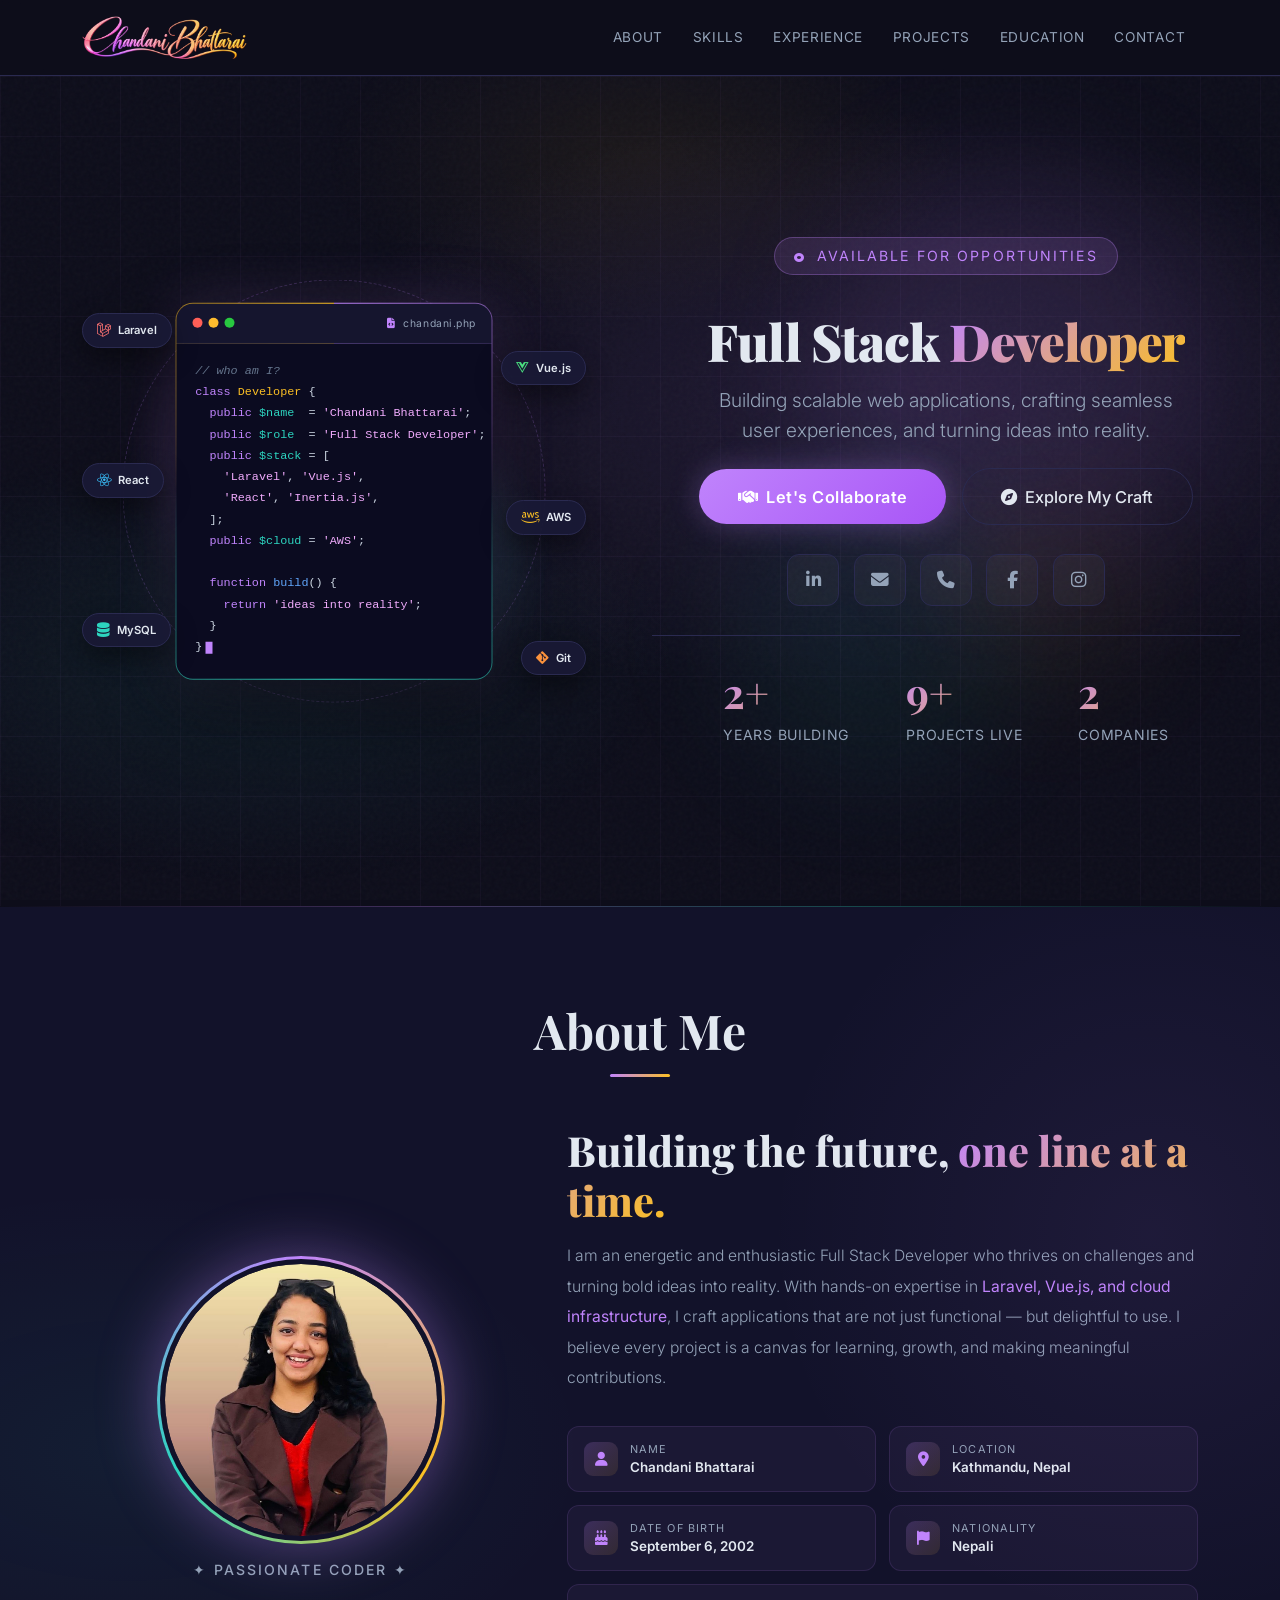
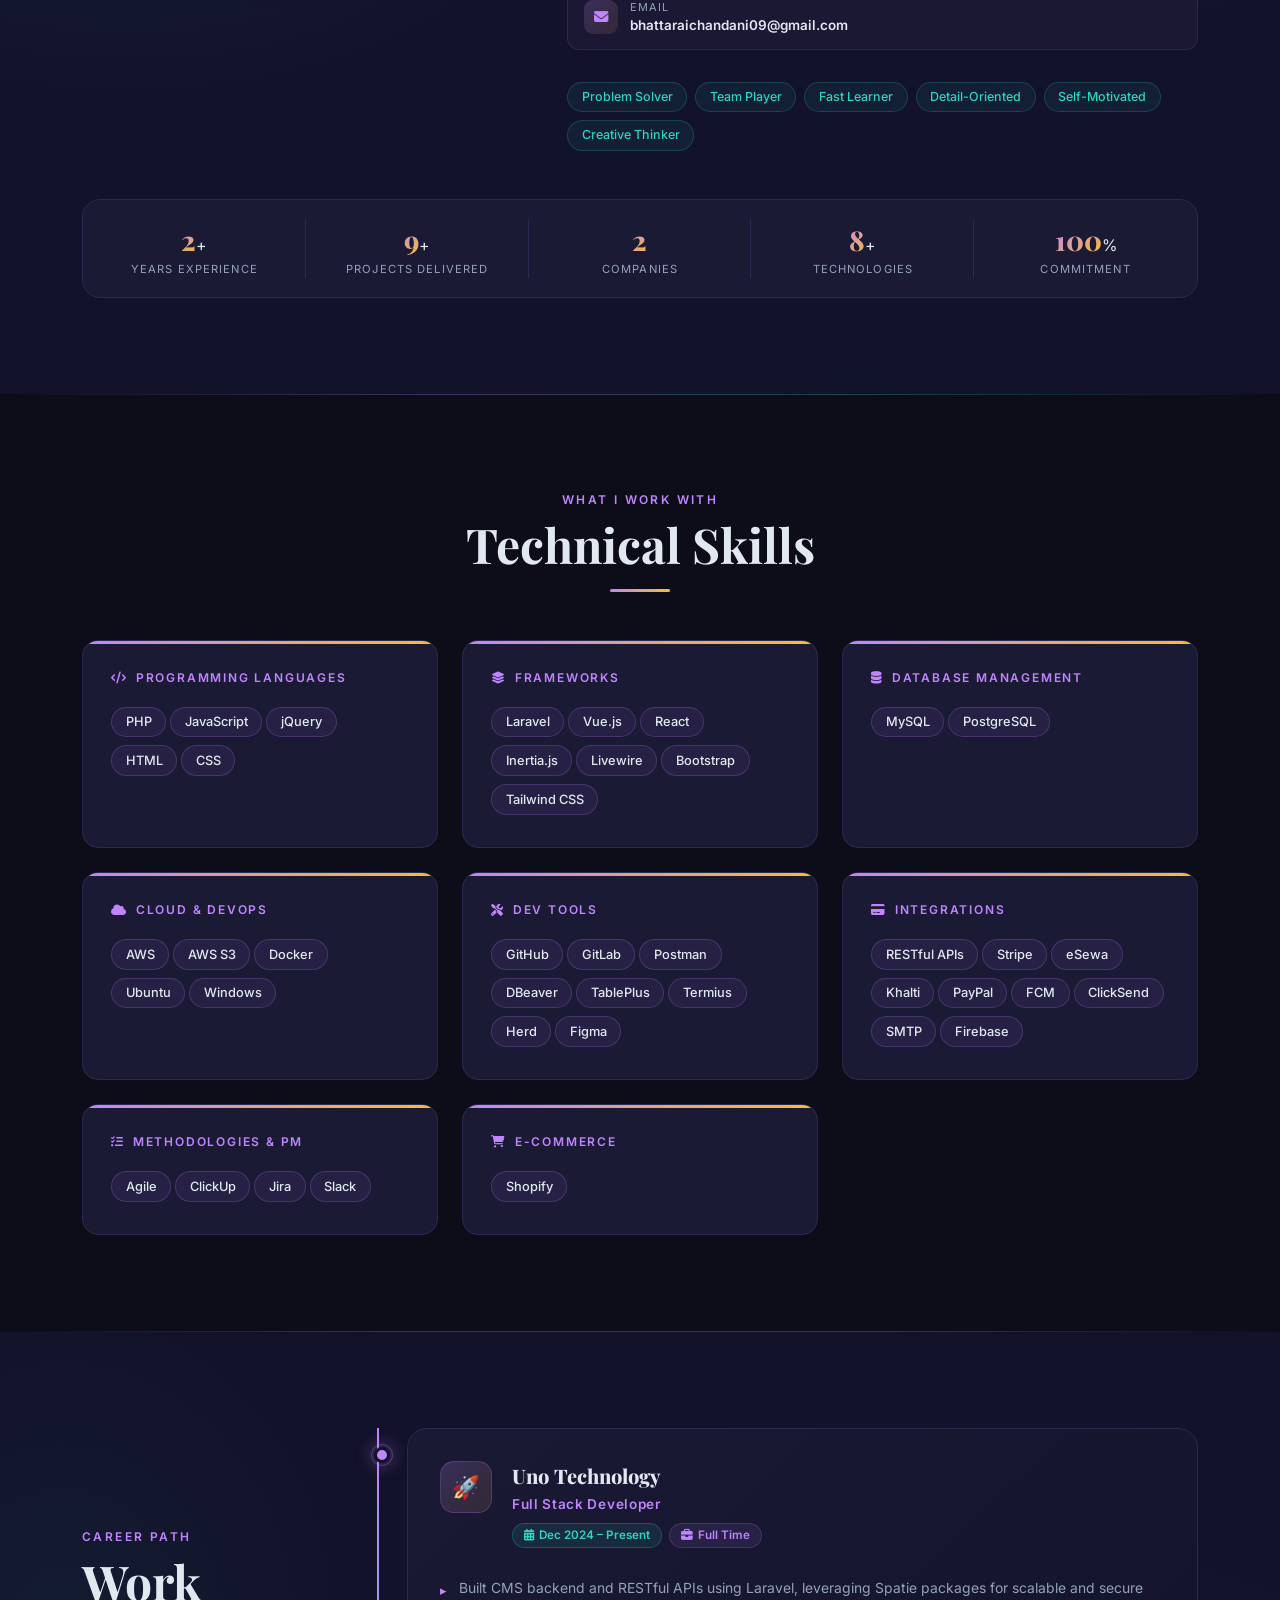
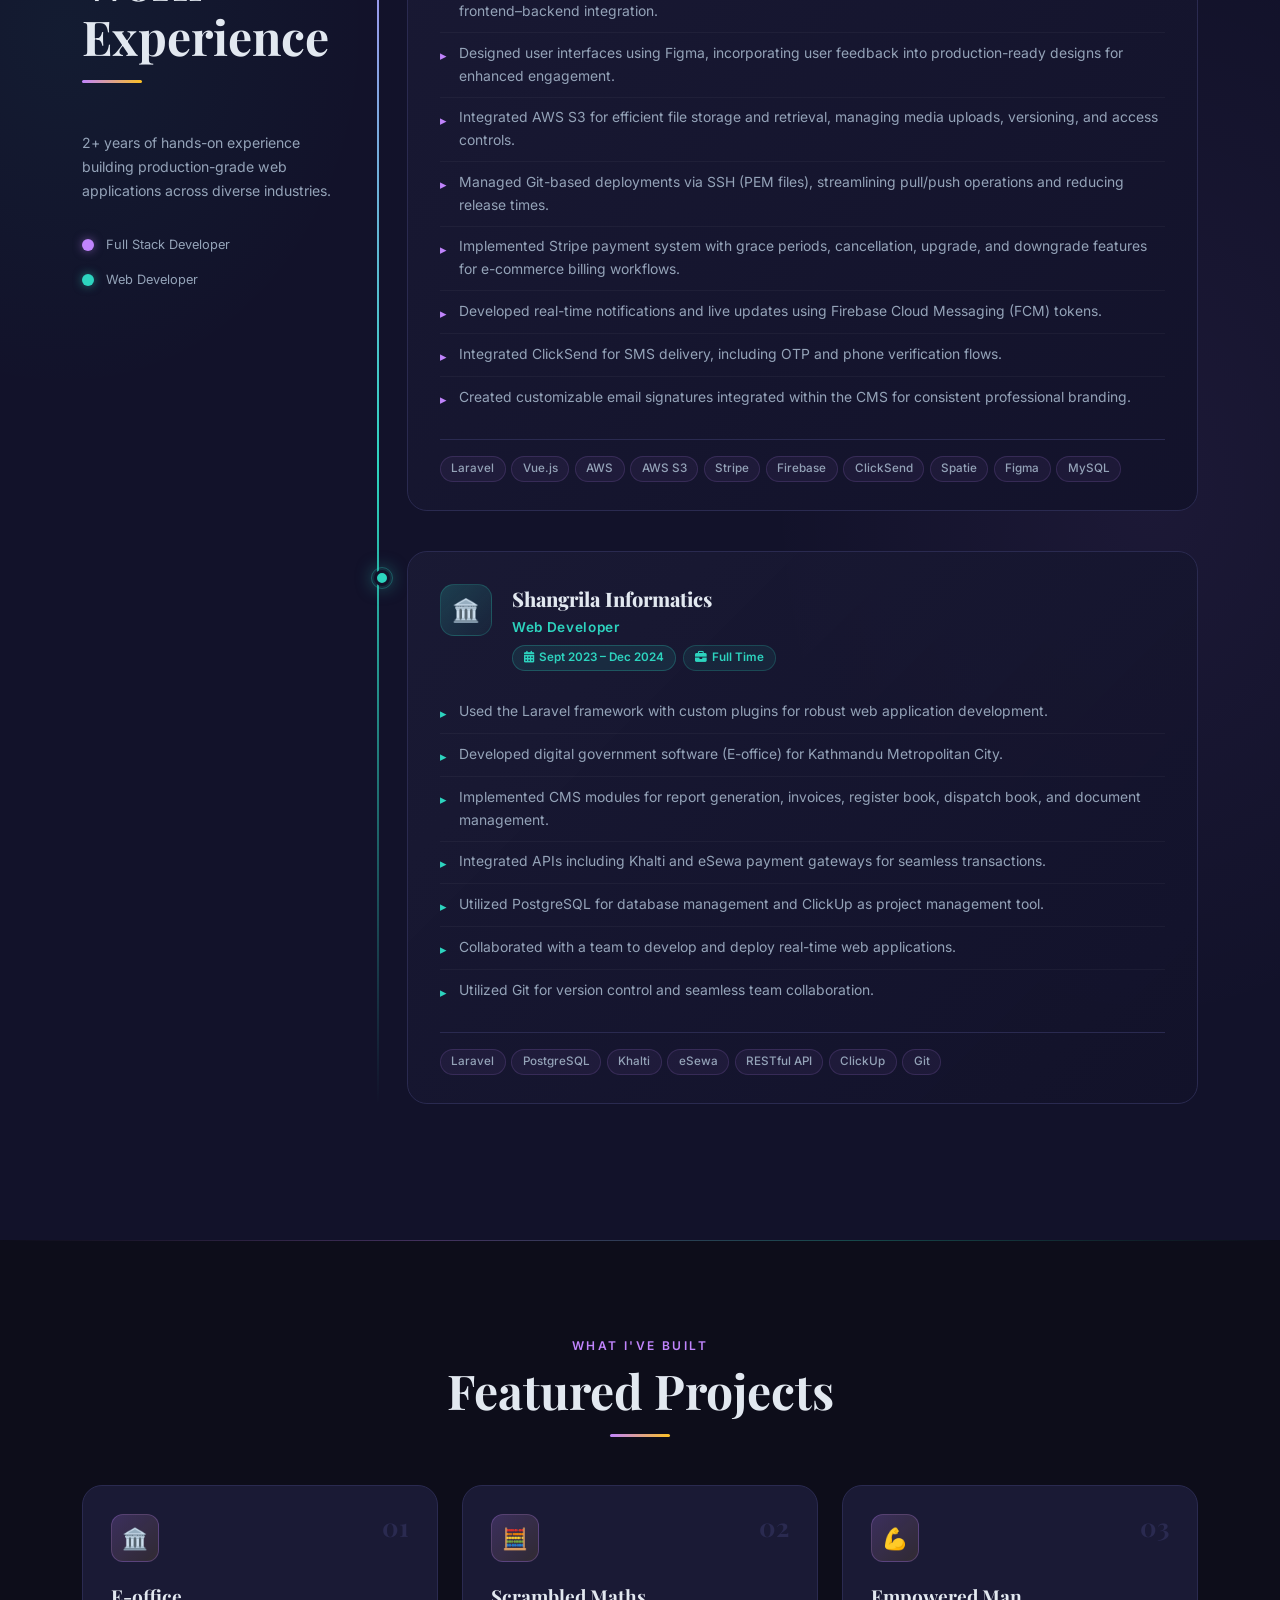
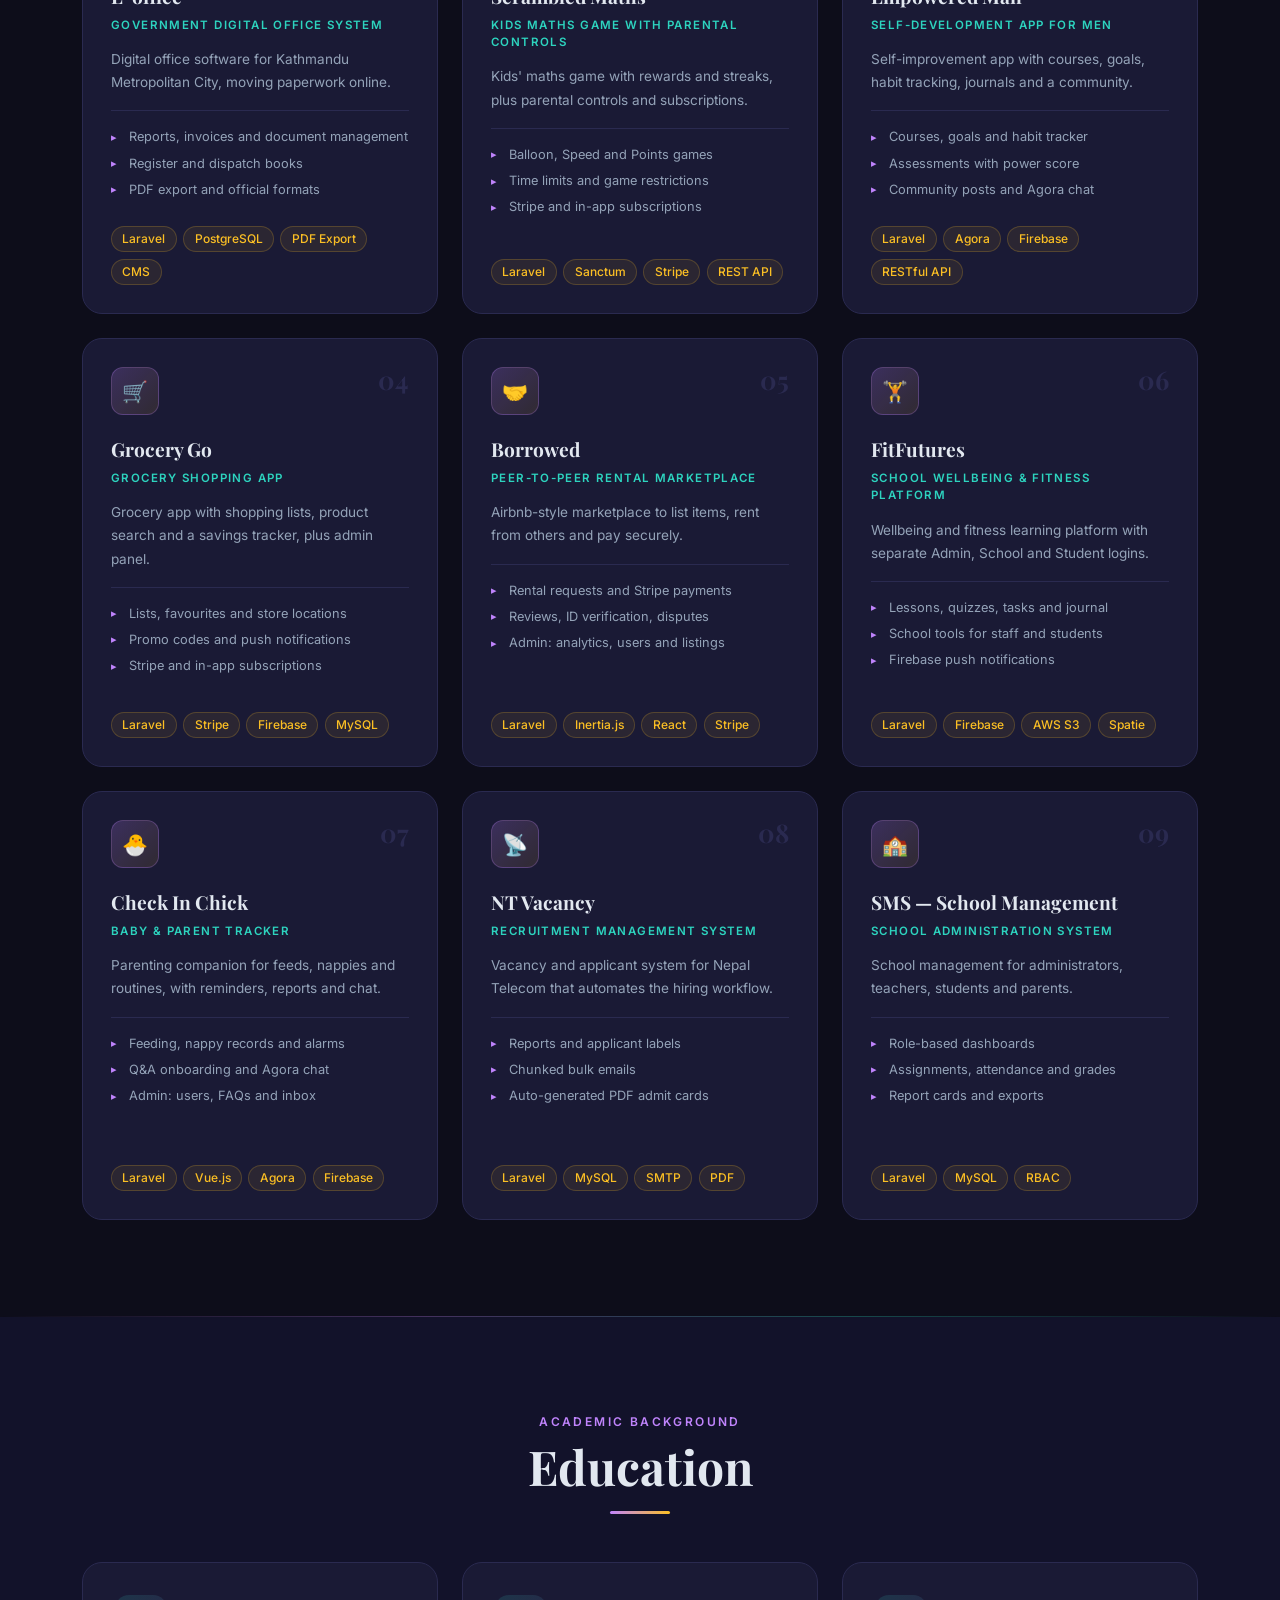
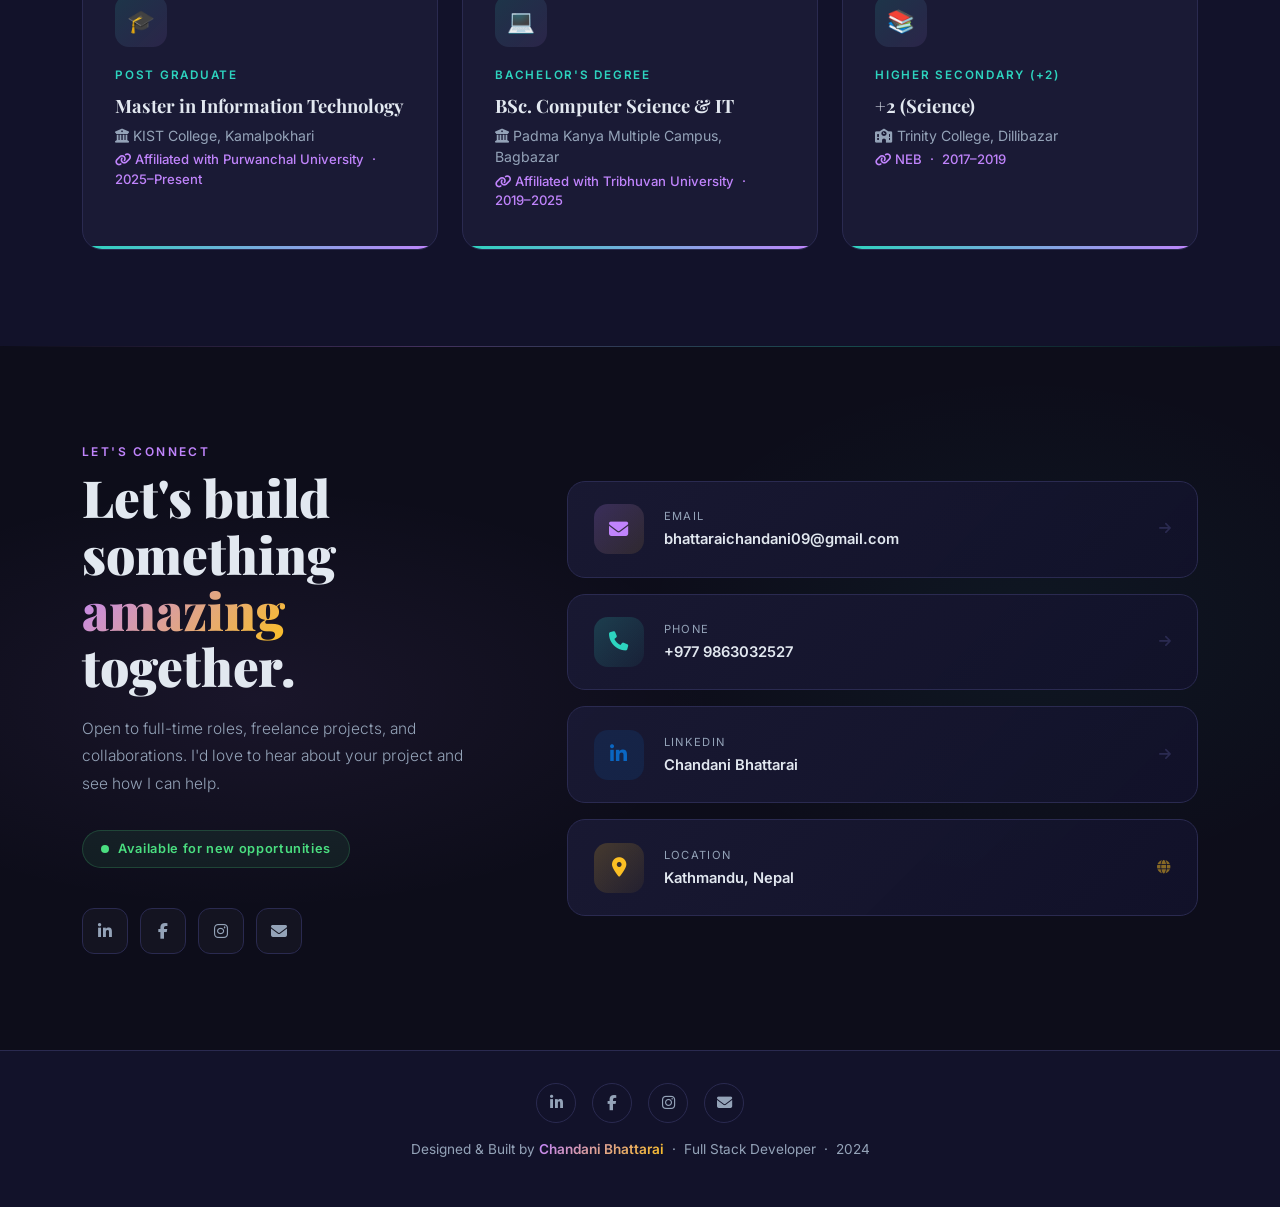
==== commit e3c79478: "update in protfolio" ====
--- a/index.html
+++ b/index.html
@@ -3,6 +3,7 @@
   <head>
     <meta charset="UTF-8" />
     <meta name="viewport" content="width=device-width, initial-scale=1.0" />
+    <link rel="icon" type="image/svg+xml" href="data:image/svg+xml,<svg xmlns='http://www.w3.org/2000/svg' viewBox='0 0 64 64'><defs><linearGradient id='g' x1='0' y1='0' x2='1' y2='1'><stop offset='0' stop-color='%23c084fc'/><stop offset='1' stop-color='%23fbbf24'/></linearGradient></defs><rect width='64' height='64' rx='14' fill='%230d0d1a'/><text x='32' y='43' text-anchor='middle' font-family='Georgia,serif' font-weight='700' font-size='30' fill='url(%23g)'>CB</text></svg>" />
     <title>Chandani Bhattarai | Full Stack Developer</title>
     <link
       href="https://cdn.jsdelivr.net/npm/bootstrap@5.3.2/dist/css/bootstrap.min.css"
@@ -84,7 +85,14 @@
         padding: 0.6rem 0;
         box-shadow: 0 4px 40px rgba(0, 0, 0, 0.4);
       }
+      .brand-logo {
+        display: block;
+        width: 165px;
+        object-fit: cover;
+        object-position: center;
+      }
       .navbar-brand {
+        padding: 0;
         font-family: "Playfair Display", serif;
         font-size: 1.4rem;
         font-weight: 700;
@@ -123,9 +131,10 @@
       #hero {
         min-height: 100vh;
         display: flex;
-        align-items: flex-start;
-        padding-top: 0;
-        padding-bottom: 2rem;
+        align-items: center;
+        padding-top: 3rem;
+        padding-bottom: 3rem;
+        overflow: hidden;
       }
       .hero-bg {
         position: absolute;
@@ -305,10 +314,26 @@
       }
 
       /* Orbit */
+      .hero-stage {
+        position: relative;
+        width: 560px;
+        height: 520px;
+        max-width: 100%;
+        flex-shrink: 0;
+      }
       .hero-visual {
-        position: relative;
-        width: 100%;
-        height: 100%;
+        position: absolute;
+        inset: 0;
+      }
+      .orbit-path {
+        position: absolute;
+        top: 50%;
+        left: 50%;
+        width: 430px;
+        height: 430px;
+        transform: translate(-50%, -50%);
+        border-radius: 50%;
+        border: 1px dashed rgba(192, 132, 252, 0.22);
       }
       .hero-glow {
         position: absolute;
@@ -317,17 +342,17 @@
         opacity: 0.7;
       }
       .glow-1 {
-        width: 360px;
-        height: 360px;
-        top: 16%;
-        left: 16%;
+        width: 300px;
+        height: 300px;
+        top: 14%;
+        left: 14%;
         background: rgba(192, 132, 252, 0.16);
       }
       .glow-2 {
-        width: 280px;
-        height: 280px;
-        bottom: 16%;
-        right: 16%;
+        width: 240px;
+        height: 240px;
+        bottom: 14%;
+        right: 14%;
         background: rgba(45, 212, 191, 0.14);
       }
       .hero-center {
@@ -339,8 +364,8 @@
         pointer-events: none;
       }
       .hero-core {
-        width: 220px;
-        height: 220px;
+        width: 200px;
+        height: 200px;
         border-radius: 50%;
         background: radial-gradient(
           circle,
@@ -351,10 +376,10 @@
       }
       .hero-ring {
         position: absolute;
-        width: 308px;
-        height: 308px;
+        width: 300px;
+        height: 300px;
         border-radius: 50%;
-        border: 1px solid rgba(255, 255, 255, 0.08);
+        border: 1px solid rgba(255, 255, 255, 0.1);
         box-shadow: 0 0 50px rgba(255, 255, 255, 0.08);
       }
       .hero-cb {
@@ -373,8 +398,8 @@
       }
       .clock-ticks {
         position: absolute;
-        width: 320px;
-        height: 320px;
+        width: 300px;
+        height: 300px;
         border-radius: 50%;
       }
       .clock-ticks::before {
@@ -397,7 +422,7 @@
         }
       }
       .hero-orbit {
-        --radius: 240px;
+        --radius: 215px;
         position: absolute;
         inset: 0;
         display: flex;
@@ -426,11 +451,11 @@
       }
       .hero-tech-card {
         position: absolute;
-        width: 146px;
-        padding: 1rem 1.1rem;
+        width: 112px;
+        padding: 0.75rem 0.6rem;
         background: rgba(7, 8, 23, 0.94);
         border: 1px solid rgba(255, 255, 255, 0.08);
-        border-radius: 24px;
+        border-radius: 18px;
         color: #fff;
         font-size: 0.85rem;
         letter-spacing: 0.12em;
@@ -447,8 +472,42 @@
         color: var(--accent);
       }
       .hero-tech-card span {
-        font-size: 0.75rem;
-        letter-spacing: 0.1em;
+        font-size: 0.7rem;
+        letter-spacing: 0.08em;
+      }
+      @media (max-width: 1399px) {
+        .hero-stage {
+          transform: scale(0.82);
+          margin: -50px 0;
+        }
+      }
+      @media (max-width: 1199px) {
+        .hero-stage {
+          transform: scale(0.68);
+          margin: -90px -50px;
+        }
+      }
+      .hero-socials {
+        display: flex;
+        justify-content: center;
+        gap: 0.75rem;
+        margin-bottom: 2.5rem;
+      }
+      .hero-tech-line {
+        color: var(--muted);
+        font-size: 0.78rem;
+        letter-spacing: 0.12em;
+        text-transform: uppercase;
+        margin-bottom: 2rem;
+      }
+      .hero-tech-line b {
+        color: var(--accent);
+        font-weight: 600;
+        padding: 0 0.35rem;
+      }
+      .hero-stats {
+        padding-top: 2rem;
+        border-top: 1px solid var(--border);
       }
       @keyframes orbit {
         from {
@@ -467,6 +526,262 @@
             rotate(calc(-1 * var(--deg) - 360deg));
         }
       }
+
+      /* ── CODE WINDOW HERO ── */
+      @property --angle {
+        syntax: "<angle>";
+        initial-value: 0deg;
+        inherits: false;
+      }
+      .code-window {
+        position: absolute;
+        top: 50%;
+        left: 50%;
+        width: 350px;
+        transform: translate(-50%, -50%);
+        z-index: 2;
+        border-radius: 18px;
+        box-shadow: 0 30px 80px rgba(0, 0, 0, 0.55),
+          0 0 70px rgba(192, 132, 252, 0.18);
+        animation: windowIn 0.9s cubic-bezier(0.16, 1, 0.3, 1) both,
+          windowFloat 7s ease-in-out 0.9s infinite;
+      }
+      /* spinning gradient border */
+      .code-window::before {
+        content: "";
+        position: absolute;
+        inset: -1.5px;
+        border-radius: 19.5px;
+        background: conic-gradient(
+          from var(--angle),
+          var(--accent),
+          transparent 25%,
+          var(--teal) 50%,
+          transparent 75%,
+          var(--gold)
+        );
+        z-index: -1;
+        animation: borderSpin 6s linear infinite;
+      }
+      @keyframes borderSpin {
+        to {
+          --angle: 360deg;
+        }
+      }
+      @keyframes windowIn {
+        from {
+          opacity: 0;
+          transform: translate(-50%, -46%) scale(0.94);
+        }
+        to {
+          opacity: 1;
+          transform: translate(-50%, -50%) scale(1);
+        }
+      }
+      @keyframes windowFloat {
+        0%,
+        100% {
+          transform: translate(-50%, -50%);
+        }
+        50% {
+          transform: translate(-50%, calc(-50% - 10px));
+        }
+      }
+      .code-bar {
+        display: flex;
+        align-items: center;
+        gap: 7px;
+        padding: 0.8rem 1.1rem;
+        background: #15152e;
+        border-bottom: 1px solid var(--border);
+        border-radius: 18px 18px 0 0;
+      }
+      .code-bar .dot {
+        width: 11px;
+        height: 11px;
+        border-radius: 50%;
+      }
+      .dot.r { background: #ff5f57; }
+      .dot.y { background: #febc2e; }
+      .dot.g { background: #28c840; }
+      .code-file {
+        margin-left: auto;
+        font-size: 0.72rem;
+        color: var(--muted);
+        letter-spacing: 0.05em;
+      }
+      .code-file i {
+        color: var(--accent);
+        margin-right: 0.3rem;
+      }
+      .code-body {
+        margin: 0;
+        padding: 1.2rem 1.3rem 1.4rem;
+        font-family: "Consolas", "Courier New", monospace;
+        font-size: 0.82rem;
+        line-height: 1.8;
+        color: #cbd5e1;
+        white-space: pre;
+        background: #0b0b20;
+        border-radius: 0 0 18px 18px;
+      }
+      .code-body .ln {
+        display: block;
+        opacity: 0;
+        animation: lineIn 0.45s ease-out forwards;
+        animation-delay: calc(0.7s + var(--i) * 0.14s);
+      }
+      @keyframes lineIn {
+        from {
+          opacity: 0;
+          transform: translateX(-8px);
+        }
+        to {
+          opacity: 1;
+          transform: none;
+        }
+      }
+      .c-cm { color: #64748b; font-style: italic; }
+      .c-kw { color: #c084fc; }
+      .c-cl { color: #fbbf24; }
+      .c-var { color: #2dd4bf; }
+      .c-st { color: #f0abfc; }
+      .c-fn { color: #60a5fa; }
+      .c-cursor {
+        display: inline-block;
+        width: 7px;
+        height: 1em;
+        background: var(--accent);
+        vertical-align: text-bottom;
+        margin-left: 4px;
+        animation: blink 1s steps(1) infinite;
+      }
+      @keyframes blink {
+        50% { opacity: 0; }
+      }
+      .float-badge {
+        position: absolute;
+        display: flex;
+        align-items: center;
+        gap: 0.5rem;
+        padding: 0.55rem 0.95rem;
+        background: rgba(26, 26, 53, 0.95);
+        border: 1px solid var(--border);
+        border-radius: 50px;
+        font-size: 0.78rem;
+        font-weight: 600;
+        white-space: nowrap;
+        box-shadow: 0 12px 30px rgba(0, 0, 0, 0.4);
+        z-index: 3;
+        animation: badgeIn 0.6s cubic-bezier(0.34, 1.56, 0.64, 1) both,
+          chipFloat 5s ease-in-out infinite;
+      }
+      .float-badge i { font-size: 1rem; }
+      @keyframes badgeIn {
+        from {
+          opacity: 0;
+          scale: 0.6;
+        }
+        to {
+          opacity: 1;
+          scale: 1;
+        }
+      }
+      /* left column */
+      .fb-1 { top: 12%; left: 0; animation-delay: 0.2s, 0s; }
+      .fb-3 { top: 44%; left: 0; animation-delay: 0.35s, 1.2s; }
+      .fb-5 { top: 76%; left: 0; animation-delay: 0.5s, 2.4s; }
+      /* right column */
+      .fb-2 { top: 20%; right: 0; animation-delay: 0.3s, 0.6s; }
+      .fb-4 { top: 52%; right: 0; animation-delay: 0.45s, 1.8s; }
+      .fb-6 { top: 82%; right: 0; animation-delay: 0.6s, 3s; }
+      .fb-1 i { color: #f87171; }
+      .fb-2 i { color: #4ade80; }
+      .fb-3 i { color: #38bdf8; }
+      .fb-4 i { color: #fbbf24; }
+      .fb-5 i { color: #2dd4bf; }
+      .fb-6 i { color: #fb923c; }
+      .hero-stage .orbit-path {
+        width: 470px;
+        height: 470px;
+        border-color: rgba(192, 132, 252, 0.22);
+        animation: ringSpin 40s linear infinite;
+      }
+      .hero-stage .orbit-path.inner {
+        width: 410px;
+        height: 410px;
+        border: 1px solid rgba(45, 212, 191, 0.1);
+        animation: ringSpin 60s linear infinite reverse;
+      }
+      @keyframes ringSpin {
+        to {
+          transform: translate(-50%, -50%) rotate(360deg);
+        }
+      }
+      @media (prefers-reduced-motion: reduce) {
+        .code-window, .code-window::before, .float-badge, .code-body .ln,
+        .hero-stage .orbit-path { animation: none; opacity: 1; }
+      }
+
+      /* ── HERO FIT (compact, one screen) ── */
+      #hero {
+        min-height: calc(100vh - 70px);
+        padding: 1.25rem 0;
+      }
+      #hero .hero-name {
+        font-size: clamp(1.7rem, 4vw, 4rem);
+        white-space: nowrap;
+        margin: 1rem 0 !important;
+      }
+      #hero .hero-name .line1,
+      #hero .hero-name .line2 {
+        display: inline;
+      }
+      #hero .hero-role {
+        margin: 0 0 1.1rem !important;
+        font-size: 1rem !important;
+      }
+      #hero .hero-tech-line { margin-bottom: 1.4rem; }
+      #hero .hero-btns { margin-bottom: 1.5rem !important; gap: 1rem !important; }
+      #hero .hero-socials { margin-bottom: 1.5rem; }
+      #hero .hero-stats {
+        margin-top: 0;
+        padding-top: 1.25rem;
+        gap: 2.5rem !important;
+      }
+
+      /* ── CLEAN: hide cursor until mouse moves, drop extra ring ── */
+      .cursor, .cursor-ring { opacity: 0; transition: opacity 0.3s; }
+      body.has-mouse .cursor, body.has-mouse .cursor-ring { opacity: 1; }
+      @media (pointer: coarse) { .cursor, .cursor-ring { display: none; } }
+      #hero .orbit-path.inner { display: none; }
+
+      /* ── HERO FULL WIDTH ── */
+      #hero { padding: 0.5rem 0; }
+      #hero > .container {
+        max-width: 1560px;
+        padding-left: 2.5rem;
+        padding-right: 2.5rem;
+      }
+      #hero .hero-stage {
+        zoom: 1.2;
+        transform: none;
+        margin: 0;
+      }
+      #hero .hero-role { font-size: 1.2rem !important; line-height: 1.6; margin-bottom: 1.4rem !important; }
+      #hero .hero-tech-line { font-size: 0.9rem; margin-bottom: 1.8rem; }
+      #hero .btn-primary-custom,
+      #hero .btn-outline-custom { padding: 0.95rem 2.4rem; font-size: 1.02rem; }
+      #hero .hero-btns { margin-bottom: 1.8rem !important; }
+      #hero .hero-socials { gap: 0.9rem; margin-bottom: 1.8rem; }
+      #hero .hero-socials .contact-social-btn { width: 52px; height: 52px; font-size: 1.1rem; }
+      #hero .stat-num { font-size: 2.6rem; }
+      #hero .stat-label { font-size: 0.88rem; }
+      #hero .hero-stats { padding-top: 1.6rem; gap: 3.5rem !important; }
+      #hero .hero-tag { font-size: 0.88rem; padding: 0.45rem 1.2rem; }
+      @media (max-width: 1599px) { #hero .hero-stage { zoom: 1.05; } }
+      @media (max-width: 1399px) { #hero .hero-stage { zoom: 0.9; } }
+      @media (max-width: 1199px) { #hero .hero-stage { zoom: 0.75; } }
 
       /* ── SECTION SHARED ── */
       section {
@@ -1215,6 +1530,93 @@
         font-weight: 500;
         padding: 0.2rem 0.65rem;
         border-radius: 50px;
+      }
+
+      .project-top {
+        display: flex;
+        justify-content: space-between;
+        align-items: flex-start;
+      }
+      .project-index {
+        font-family: "Playfair Display", serif;
+        font-size: 1.6rem;
+        font-weight: 700;
+        color: var(--border);
+        line-height: 1;
+      }
+      .project-type {
+        color: var(--teal);
+        font-size: 0.72rem;
+        font-weight: 600;
+        letter-spacing: 0.12em;
+        text-transform: uppercase;
+        margin: -0.4rem 0 0.9rem;
+      }
+      .project-features {
+        list-style: none;
+        padding: 0;
+        margin: 0 0 1.25rem;
+        padding-top: 1rem;
+        border-top: 1px solid var(--border);
+      }
+      .project-features li {
+        position: relative;
+        padding-left: 1.1rem;
+        color: var(--muted);
+        font-size: 0.8rem;
+        line-height: 1.55;
+        margin-bottom: 0.4rem;
+      }
+      .project-features li::before {
+        content: "▸";
+        position: absolute;
+        left: 0;
+        color: var(--accent);
+        font-size: 0.7rem;
+        top: 0.1rem;
+      }
+      .project-card {
+        display: flex;
+        flex-direction: column;
+      }
+      .project-tags {
+        margin-top: auto;
+      }
+      .project-card > * {
+        position: relative;
+        z-index: 1;
+      }
+      .project-desc {
+        margin-bottom: 1rem;
+      }
+
+      /* ── PROJECTS: equal-size grid ── */
+      #projects .row {
+        display: grid;
+        grid-template-columns: repeat(3, minmax(0, 1fr));
+        grid-auto-rows: 1fr;
+        gap: 1.5rem;
+        margin: 0;
+      }
+      #projects .row > [class*='col-'] {
+        width: auto;
+        max-width: none;
+        padding: 0;
+        margin: 0;
+        display: flex;
+      }
+      #projects .project-card {
+        width: 100%;
+        height: 100%;
+        padding: 1.75rem;
+      }
+      #projects .project-desc { flex: 0 0 auto; }
+      #projects .project-features { flex: 1 1 auto; }
+      @media (max-width: 991px) {
+        #projects .row { grid-template-columns: repeat(2, minmax(0, 1fr)); }
+      }
+      @media (max-width: 640px) {
+        #projects .row { grid-template-columns: 1fr; grid-auto-rows: auto; }
       }
 
       /* ── EDUCATION ── */
@@ -1713,7 +2115,9 @@
     <!-- ── NAVBAR ── -->
     <nav class="navbar navbar-expand-lg" id="mainNav">
       <div class="container">
-        <a class="navbar-brand" href="#hero">CB.</a>
+        <a class="navbar-brand" href="#hero" aria-label="Chandani Bhattarai"
+          ><img src="logo.png" alt="Chandani" class="brand-logo"
+        /></a>
         <button
           class="navbar-toggler border-0"
           type="button"
@@ -1760,66 +2164,25 @@
           <div
             class="col-lg-6 d-none d-lg-flex justify-content-center align-items-center"
           >
-            <div
-              style="
-                position: relative;
-                width: min(760px, 100%);
-                height: 760px;
-                overflow: hidden;
-                border-radius: 32px;
-              "
-            >
+            <div class="hero-stage">
               <div class="hero-visual">
+                <div class="orbit-path"></div>
+                <div class="orbit-path inner"></div>
                 <div class="hero-glow glow-1"></div>
                 <div class="hero-glow glow-2"></div>
-                <div class="hero-center">
-                  <div class="hero-core"></div>
-                  <div class="hero-ring clock-ring"></div>
-                  <div class="clock-ticks"></div>
-                  <div class="hero-cb">CB</div>
+                <div class="code-window">
+                  <div class="code-bar">
+                    <span class="dot r"></span><span class="dot y"></span><span class="dot g"></span>
+                    <span class="code-file"><i class="fas fa-file-code"></i> chandani.php</span>
+                  </div>
+                  <pre class="code-body"><span class="ln" style="--i:0"><span class="c-cm">// who am I?</span></span><span class="ln" style="--i:1"><span class="c-kw">class</span> <span class="c-cl">Developer</span> {</span><span class="ln" style="--i:2">  <span class="c-kw">public</span> <span class="c-var">$name</span>  = <span class="c-st">'Chandani Bhattarai'</span>;</span><span class="ln" style="--i:3">  <span class="c-kw">public</span> <span class="c-var">$role</span>  = <span class="c-st">'Full Stack Developer'</span>;</span><span class="ln" style="--i:4">  <span class="c-kw">public</span> <span class="c-var">$stack</span> = [</span><span class="ln" style="--i:5">    <span class="c-st">'Laravel'</span>, <span class="c-st">'Vue.js'</span>,</span><span class="ln" style="--i:6">    <span class="c-st">'React'</span>, <span class="c-st">'Inertia.js'</span>,</span><span class="ln" style="--i:7">  ];</span><span class="ln" style="--i:8">  <span class="c-kw">public</span> <span class="c-var">$cloud</span> = <span class="c-st">'AWS'</span>;</span><span class="ln" style="--i:9"> </span><span class="ln" style="--i:10">  <span class="c-kw">function</span> <span class="c-fn">build</span>() {</span><span class="ln" style="--i:11">    <span class="c-kw">return</span> <span class="c-st">'ideas into reality'</span>;</span><span class="ln" style="--i:12">  }</span><span class="ln" style="--i:13">}<span class="c-cursor"></span></span></pre>
                 </div>
-                <div class="hero-orbit">
-                  <div class="orbit-item" style="--deg: 0deg">
-                    <div class="hero-tech-card">
-                      <i class="fab fa-js"></i><span>JavaScript</span>
-                    </div>
-                  </div>
-                  <div class="orbit-item" style="--deg: 45deg">
-                    <div class="hero-tech-card">
-                      <i class="fab fa-bootstrap"></i><span>Bootstrap</span>
-                    </div>
-                  </div>
-                  <div class="orbit-item" style="--deg: 90deg">
-                    <div class="hero-tech-card">
-                      <i class="fab fa-git-alt"></i><span>Git</span>
-                    </div>
-                  </div>
-                  <div class="orbit-item" style="--deg: 135deg">
-                    <div class="hero-tech-card">
-                      <i class="fab fa-aws"></i><span>AWS</span>
-                    </div>
-                  </div>
-                  <div class="orbit-item" style="--deg: 180deg">
-                    <div class="hero-tech-card">
-                      <i class="fab fa-laravel"></i><span>Laravel</span>
-                    </div>
-                  </div>
-                  <div class="orbit-item" style="--deg: 225deg">
-                    <div class="hero-tech-card">
-                      <i class="fab fa-vuejs"></i><span>Vue.js</span>
-                    </div>
-                  </div>
-                  <div class="orbit-item" style="--deg: 270deg">
-                    <div class="hero-tech-card">
-                      <i class="fab fa-css3-alt"></i><span>CSS</span>
-                    </div>
-                  </div>
-                  <div class="orbit-item" style="--deg: 315deg">
-                    <div class="hero-tech-card">
-                      <i class="fas fa-server"></i><span>Database</span>
-                    </div>
-                  </div>
-                </div>
+                <div class="float-badge fb-1"><i class="fab fa-laravel"></i> Laravel</div>
+                <div class="float-badge fb-2"><i class="fab fa-vuejs"></i> Vue.js</div>
+                <div class="float-badge fb-3"><i class="fab fa-react"></i> React</div>
+                <div class="float-badge fb-4"><i class="fab fa-aws"></i> AWS</div>
+                <div class="float-badge fb-5"><i class="fas fa-database"></i> MySQL</div>
+                <div class="float-badge fb-6"><i class="fab fa-git-alt"></i> Git</div>
               </div>
             </div>
           </div>
@@ -1843,7 +2206,7 @@
                 class="hero-role"
                 style="font-size: 1.05rem; margin-bottom: 2rem"
               >
-                Building scalable web applications,crafting seamless <br />user
+                Building scalable web applications, crafting seamless <br />user
                 experiences, and turning ideas into reality.
               </p>
               <div
@@ -1856,11 +2219,33 @@
                 "
               >
                 <a href="#contact" class="btn-primary-custom"
-                  ><i class="fas fa-paper-plane"></i> Get In Touch</a
+                  ><i class="fas fa-handshake"></i> Let's Collaborate</a
                 >
                 <a href="#projects" class="btn-outline-custom"
-                  ><i class="fas fa-code"></i> View My Work</a
+                  ><i class="fas fa-compass"></i> Explore My Craft</a
                 >
+              </div>
+              <div class="hero-socials">
+                <a
+                  href="https://www.linkedin.com/in/chandani-bhattarai-9b9967338/"
+                  target="_blank"
+                  class="contact-social-btn linkedin"
+                  ><i class="fab fa-linkedin-in"></i
+                ></a>
+                <a
+                  href="mailto:bhattaraichandani09@gmail.com"
+                  class="contact-social-btn email"
+                  ><i class="fas fa-envelope"></i
+                ></a>
+                <a href="tel:9863032527" class="contact-social-btn email"
+                  ><i class="fas fa-phone"></i
+                ></a>
+                <a href="https://www.facebook.com/chandani.bhattarai1" target="_blank" class="contact-social-btn facebook"
+                  ><i class="fab fa-facebook-f"></i
+                ></a>
+                <a href="https://www.instagram.com/chandanibhattarai_/" target="_blank" class="contact-social-btn instagram"
+                  ><i class="fab fa-instagram"></i
+                ></a>
               </div>
               <div
                 class="hero-stats"
@@ -1986,7 +2371,7 @@
                 <div>
                   <div class="info-pill-label">Email</div>
                   <div class="info-pill-value">
-                    chandanibhattarai123@gmail.com
+                    bhattaraichandani09@gmail.com
                   </div>
                 </div>
               </div>
@@ -2060,6 +2445,8 @@
               </div>
               <span class="skill-tag">Laravel</span
               ><span class="skill-tag">Vue.js</span
+              ><span class="skill-tag">React</span
+              ><span class="skill-tag">Inertia.js</span
               ><span class="skill-tag">Livewire</span
               ><span class="skill-tag">Bootstrap</span
               ><span class="skill-tag">Tailwind CSS</span>
@@ -2079,7 +2466,8 @@
               <div class="skill-cat-title">
                 <i class="fas fa-cloud"></i> Cloud & DevOps
               </div>
-              <span class="skill-tag">AWS S3</span
+              <span class="skill-tag">AWS</span
+              ><span class="skill-tag">AWS S3</span
               ><span class="skill-tag">Docker</span
               ><span class="skill-tag">Ubuntu</span
               ><span class="skill-tag">Windows</span>
@@ -2111,6 +2499,7 @@
               ><span class="skill-tag">Khalti</span
               ><span class="skill-tag">PayPal</span
               ><span class="skill-tag">FCM</span
+              ><span class="skill-tag">ClickSend</span
               ><span class="skill-tag">SMTP</span
               ><span class="skill-tag">Firebase</span>
             </div>
@@ -2274,6 +2663,10 @@
                       Firebase Cloud Messaging (FCM) tokens.
                     </li>
                     <li>
+                      Integrated ClickSend for SMS delivery, including OTP and
+                      phone verification flows.
+                    </li>
+                    <li>
                       Created customizable email signatures integrated within
                       the CMS for consistent professional branding.
                     </li>
@@ -2281,9 +2674,11 @@
                   <div class="exp-techs">
                     <span class="exp-tech">Laravel</span>
                     <span class="exp-tech">Vue.js</span>
+                    <span class="exp-tech">AWS</span>
                     <span class="exp-tech">AWS S3</span>
                     <span class="exp-tech">Stripe</span>
                     <span class="exp-tech">Firebase</span>
+                    <span class="exp-tech">ClickSend</span>
                     <span class="exp-tech">Spatie</span>
                     <span class="exp-tech">Figma</span>
                     <span class="exp-tech">MySQL</span>
@@ -2383,143 +2778,175 @@
         <div class="row g-4">
           <div class="col-md-6 col-lg-4 reveal delay-1">
             <div class="project-card">
-              <div class="project-icon">🏋️</div>
-              <div class="project-name">Fitfutures</div>
-              <p class="project-desc">
-                Scalable LMS backend with role-based access, Firebase auth, and
-                media storage.
-              </p>
+              <div class="project-top">
+                <div class="project-icon">🏛️</div>
+                <span class="project-index">01</span>
+              </div>
+              <div class="project-name">E-office</div>
+              <div class="project-type">Government Digital Office System</div>
+              <p class="project-desc">Digital office software for Kathmandu Metropolitan City, moving paperwork online.</p>
+              <ul class="project-features">
+                <li>Reports, invoices and document management</li>
+                <li>Register and dispatch books</li>
+                <li>PDF export and official formats</li>
+              </ul>
               <div class="project-tags">
-                <span class="proj-tag">Laravel</span
-                ><span class="proj-tag">Firebase</span
-                ><span class="proj-tag">AWS S3</span
-                ><span class="proj-tag">Spatie</span>
+                <span class="proj-tag">Laravel</span><span class="proj-tag">PostgreSQL</span><span class="proj-tag">PDF Export</span><span class="proj-tag">CMS</span>
               </div>
             </div>
           </div>
           <div class="col-md-6 col-lg-4 reveal delay-2">
             <div class="project-card">
-              <div class="project-icon">💪</div>
-              <div class="project-name">Empowered Man</div>
-              <p class="project-desc">
-                Full-stack app with secure auth, notifications, and REST API
-                support.
-              </p>
+              <div class="project-top">
+                <div class="project-icon">🧮</div>
+                <span class="project-index">02</span>
+              </div>
+              <div class="project-name">Scrambled Maths</div>
+              <div class="project-type">Kids Maths Game with Parental Controls</div>
+              <p class="project-desc">Kids' maths game with rewards and streaks, plus parental controls and subscriptions.</p>
+              <ul class="project-features">
+                <li>Balloon, Speed and Points games</li>
+                <li>Time limits and game restrictions</li>
+                <li>Stripe and in-app subscriptions</li>
+              </ul>
               <div class="project-tags">
-                <span class="proj-tag">Laravel</span
-                ><span class="proj-tag">Firebase</span
-                ><span class="proj-tag">RESTful API</span
-                ><span class="proj-tag">SMTP</span>
+                <span class="proj-tag">Laravel</span><span class="proj-tag">Sanctum</span><span class="proj-tag">Stripe</span><span class="proj-tag">REST API</span>
               </div>
             </div>
           </div>
           <div class="col-md-6 col-lg-4 reveal delay-3">
             <div class="project-card">
-              <div class="project-icon">🐣</div>
-              <div class="project-name">Check In Chick</div>
-              <p class="project-desc">
-                Baby tracking app with reminders, notifications, and support
-                tools.
-              </p>
+              <div class="project-top">
+                <div class="project-icon">💪</div>
+                <span class="project-index">03</span>
+              </div>
+              <div class="project-name">Empowered Man</div>
+              <div class="project-type">Self-Development App for Men</div>
+              <p class="project-desc">Self-improvement app with courses, goals, habit tracking, journals and a community.</p>
+              <ul class="project-features">
+                <li>Courses, goals and habit tracker</li>
+                <li>Assessments with power score</li>
+                <li>Community posts and Agora chat</li>
+              </ul>
               <div class="project-tags">
-                <span class="proj-tag">Laravel</span
-                ><span class="proj-tag">Firebase</span
-                ><span class="proj-tag">Vue.js</span
-                ><span class="proj-tag">RESTful API</span>
+                <span class="proj-tag">Laravel</span><span class="proj-tag">Agora</span><span class="proj-tag">Firebase</span><span class="proj-tag">RESTful API</span>
               </div>
             </div>
           </div>
           <div class="col-md-6 col-lg-4 reveal delay-1">
             <div class="project-card">
-              <div class="project-icon">🧮</div>
-              <div class="project-name">Scrambled Maths</div>
-              <p class="project-desc">
-                Educational gaming platform with score tracking and subscription
-                support.
-              </p>
+              <div class="project-top">
+                <div class="project-icon">🛒</div>
+                <span class="project-index">04</span>
+              </div>
+              <div class="project-name">Grocery Go</div>
+              <div class="project-type">Grocery Shopping App</div>
+              <p class="project-desc">Grocery app with shopping lists, product search and a savings tracker, plus admin panel.</p>
+              <ul class="project-features">
+                <li>Lists, favourites and store locations</li>
+                <li>Promo codes and push notifications</li>
+                <li>Stripe and in-app subscriptions</li>
+              </ul>
               <div class="project-tags">
-                <span class="proj-tag">Laravel</span
-                ><span class="proj-tag">Stripe</span
-                ><span class="proj-tag">Firebase</span
-                ><span class="proj-tag">Spatie</span>
+                <span class="proj-tag">Laravel</span><span class="proj-tag">Stripe</span><span class="proj-tag">Firebase</span><span class="proj-tag">MySQL</span>
               </div>
             </div>
           </div>
           <div class="col-md-6 col-lg-4 reveal delay-2">
             <div class="project-card">
-              <div class="project-icon">🏛️</div>
-              <div class="project-name">E-office</div>
-              <p class="project-desc">
-                Government CMS for reports, invoices, document management, and
-                exports.
-              </p>
+              <div class="project-top">
+                <div class="project-icon">🤝</div>
+                <span class="project-index">05</span>
+              </div>
+              <div class="project-name">Borrowed</div>
+              <div class="project-type">Peer-to-Peer Rental Marketplace</div>
+              <p class="project-desc">Airbnb-style marketplace to list items, rent from others and pay securely.</p>
+              <ul class="project-features">
+                <li>Rental requests and Stripe payments</li>
+                <li>Reviews, ID verification, disputes</li>
+                <li>Admin: analytics, users and listings</li>
+              </ul>
               <div class="project-tags">
-                <span class="proj-tag">Laravel</span
-                ><span class="proj-tag">PostgreSQL</span
-                ><span class="proj-tag">PDF Export</span
-                ><span class="proj-tag">CMS</span>
+                <span class="proj-tag">Laravel</span><span class="proj-tag">Inertia.js</span><span class="proj-tag">React</span><span class="proj-tag">Stripe</span>
               </div>
             </div>
           </div>
           <div class="col-md-6 col-lg-4 reveal delay-3">
             <div class="project-card">
-              <div class="project-icon">🛒</div>
-              <div class="project-name">Grocery Go</div>
-              <p class="project-desc">
-                Compare grocery prices across stores and lock in weekly savings.
-              </p>
+              <div class="project-top">
+                <div class="project-icon">🏋️</div>
+                <span class="project-index">06</span>
+              </div>
+              <div class="project-name">FitFutures</div>
+              <div class="project-type">School Wellbeing & Fitness Platform</div>
+              <p class="project-desc">Wellbeing and fitness learning platform with separate Admin, School and Student logins.</p>
+              <ul class="project-features">
+                <li>Lessons, quizzes, tasks and journal</li>
+                <li>School tools for staff and students</li>
+                <li>Firebase push notifications</li>
+              </ul>
               <div class="project-tags">
-                <span class="proj-tag">Laravel</span
-                ><span class="proj-tag">Vue.js</span
-                ><span class="proj-tag">MySQL</span
-                ><span class="proj-tag">Responsive</span>
+                <span class="proj-tag">Laravel</span><span class="proj-tag">Firebase</span><span class="proj-tag">AWS S3</span><span class="proj-tag">Spatie</span>
               </div>
             </div>
           </div>
           <div class="col-md-6 col-lg-4 reveal delay-1">
             <div class="project-card">
-              <div class="project-icon">🏫</div>
-              <div class="project-name">SMS — School Management</div>
-              <p class="project-desc">
-                School system with roles, assignments, reports, and grade
-                tracking.
-              </p>
+              <div class="project-top">
+                <div class="project-icon">🐣</div>
+                <span class="project-index">07</span>
+              </div>
+              <div class="project-name">Check In Chick</div>
+              <div class="project-type">Baby & Parent Tracker</div>
+              <p class="project-desc">Parenting companion for feeds, nappies and routines, with reminders, reports and chat.</p>
+              <ul class="project-features">
+                <li>Feeding, nappy records and alarms</li>
+                <li>Q&A onboarding and Agora chat</li>
+                <li>Admin: users, FAQs and inbox</li>
+              </ul>
               <div class="project-tags">
-                <span class="proj-tag">Laravel</span
-                ><span class="proj-tag">MySQL</span
-                ><span class="proj-tag">RBAC</span>
+                <span class="proj-tag">Laravel</span><span class="proj-tag">Vue.js</span><span class="proj-tag">Agora</span><span class="proj-tag">Firebase</span>
               </div>
             </div>
           </div>
           <div class="col-md-6 col-lg-4 reveal delay-2">
             <div class="project-card">
-              <div class="project-icon">💼</div>
-              <div class="project-name">Hire e Bicep DI</div>
-              <p class="project-desc">
-                Responsive Figma-based web app with interactive modules for
-                better UX.
-              </p>
+              <div class="project-top">
+                <div class="project-icon">📡</div>
+                <span class="project-index">08</span>
+              </div>
+              <div class="project-name">NT Vacancy</div>
+              <div class="project-type">Recruitment Management System</div>
+              <p class="project-desc">Vacancy and applicant system for Nepal Telecom that automates the hiring workflow.</p>
+              <ul class="project-features">
+                <li>Reports and applicant labels</li>
+                <li>Chunked bulk emails</li>
+                <li>Auto-generated PDF admit cards</li>
+              </ul>
               <div class="project-tags">
-                <span class="proj-tag">Laravel</span
-                ><span class="proj-tag">Figma</span
-                ><span class="proj-tag">Bootstrap</span
-                ><span class="proj-tag">Responsive</span>
+                <span class="proj-tag">Laravel</span><span class="proj-tag">MySQL</span><span class="proj-tag">SMTP</span><span class="proj-tag">PDF</span>
               </div>
             </div>
           </div>
+
+
+
           <div class="col-md-6 col-lg-4 reveal delay-3">
             <div class="project-card">
-              <div class="project-icon">📡</div>
-              <div class="project-name">NT Vacancy</div>
-              <p class="project-desc">
-                Nepal Telecom vacancy management with reports, user labels,
-                chunked emails, and auto-generated admit cards.
-              </p>
+              <div class="project-top">
+                <div class="project-icon">🏫</div>
+                <span class="project-index">09</span>
+              </div>
+              <div class="project-name">SMS — School Management</div>
+              <div class="project-type">School Administration System</div>
+              <p class="project-desc">School management for administrators, teachers, students and parents.</p>
+              <ul class="project-features">
+                <li>Role-based dashboards</li>
+                <li>Assignments, attendance and grades</li>
+                <li>Report cards and exports</li>
+              </ul>
               <div class="project-tags">
-                <span class="proj-tag">Laravel</span
-                ><span class="proj-tag">MySQL</span
-                ><span class="proj-tag">SMTP</span
-                ><span class="proj-tag">PDF</span>
+                <span class="proj-tag">Laravel</span><span class="proj-tag">MySQL</span><span class="proj-tag">RBAC</span>
               </div>
             </div>
           </div>
@@ -2614,19 +3041,19 @@
                     ><i class="fab fa-linkedin-in"></i
                   ></a>
                   <a
-                    href="https://www.facebook.com"
+                    href="https://www.facebook.com/chandani.bhattarai1"
                     target="_blank"
                     class="contact-social-btn facebook"
                     ><i class="fab fa-facebook-f"></i
                   ></a>
                   <a
-                    href="https://www.instagram.com"
+                    href="https://www.instagram.com/chandanibhattarai_/"
                     target="_blank"
                     class="contact-social-btn instagram"
                     ><i class="fab fa-instagram"></i
                   ></a>
                   <a
-                    href="mailto:chandanibhattarai123@gmail.com"
+                    href="mailto:bhattaraichandani09@gmail.com"
                     class="contact-social-btn email"
                     ><i class="fas fa-envelope"></i
                   ></a>
@@ -2638,7 +3065,7 @@
             <div class="col-lg-7 reveal reveal-right">
               <div class="contact-cards">
                 <a
-                  href="mailto:chandanibhattarai123@gmail.com"
+                  href="mailto:bhattaraichandani09@gmail.com"
                   class="contact-card"
                 >
                   <div
@@ -2657,7 +3084,7 @@
                   <div>
                     <div class="contact-card-label">Email</div>
                     <div class="contact-card-value">
-                      chandanibhattarai123@gmail.com
+                      bhattaraichandani09@gmail.com
                     </div>
                   </div>
                   <i class="fas fa-arrow-right contact-card-arrow"></i>
@@ -2742,26 +3169,26 @@
           ><i class="fab fa-linkedin-in"></i
         ></a>
         <a
-          href="https://www.facebook.com"
+          href="https://www.facebook.com/chandani.bhattarai1"
           target="_blank"
           class="footer-social-btn"
           ><i class="fab fa-facebook-f"></i
         ></a>
         <a
-          href="https://www.instagram.com"
+          href="https://www.instagram.com/chandanibhattarai_/"
           target="_blank"
           class="footer-social-btn"
           ><i class="fab fa-instagram"></i
         ></a>
         <a
-          href="mailto:chandanibhattarai123@gmail.com"
+          href="mailto:bhattaraichandani09@gmail.com"
           class="footer-social-btn"
           ><i class="fas fa-envelope"></i
         ></a>
       </div>
       <p>
         Designed &amp; Built by <span>Chandani Bhattarai</span> &nbsp;·&nbsp;
-        Full Stack Developer &nbsp;·&nbsp; 2025
+        Full Stack Developer &nbsp;·&nbsp; 2024
       </p>
     </footer>
 
@@ -2798,6 +3225,7 @@
       const cursor = document.getElementById("cursor");
       const ring = document.getElementById("cursorRing");
       document.addEventListener("mousemove", (e) => {
+        document.body.classList.add("has-mouse");
         cursor.style.left = e.clientX + "px";
         cursor.style.top = e.clientY + "px";
         setTimeout(() => {
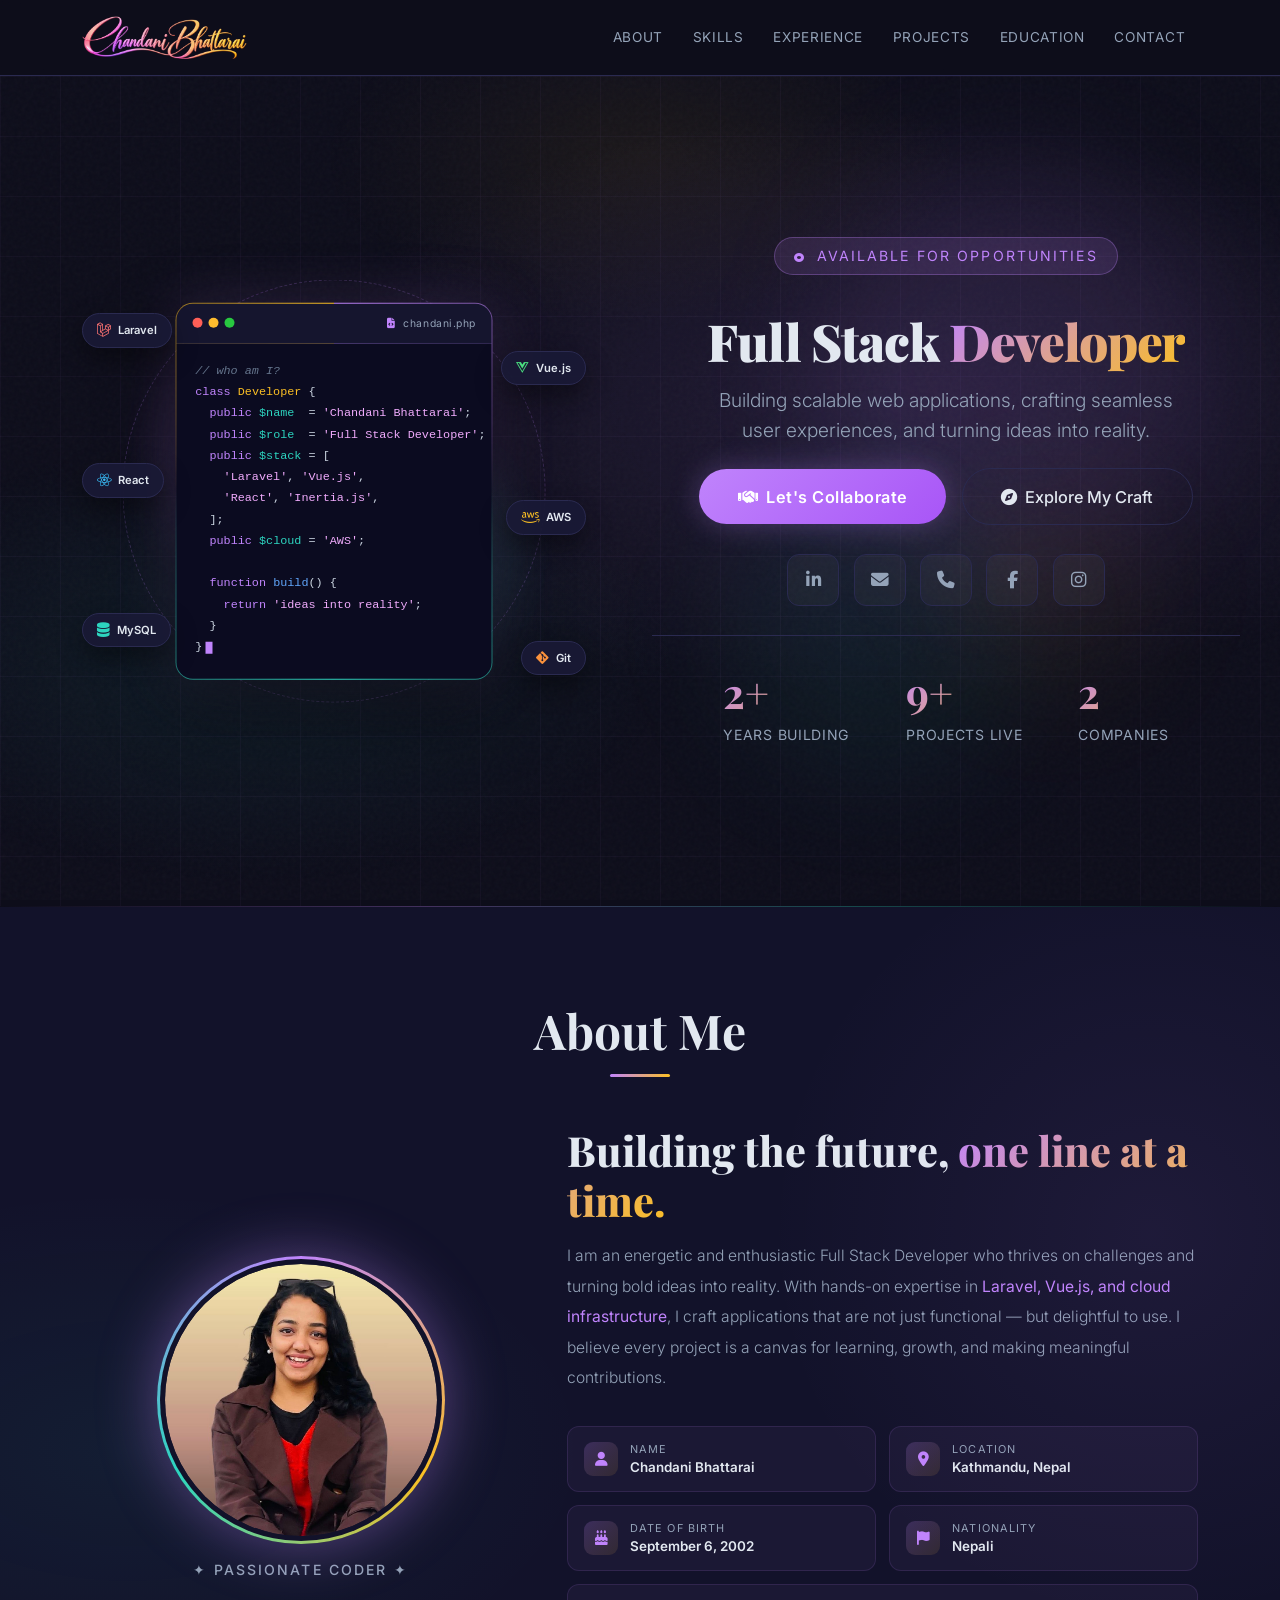
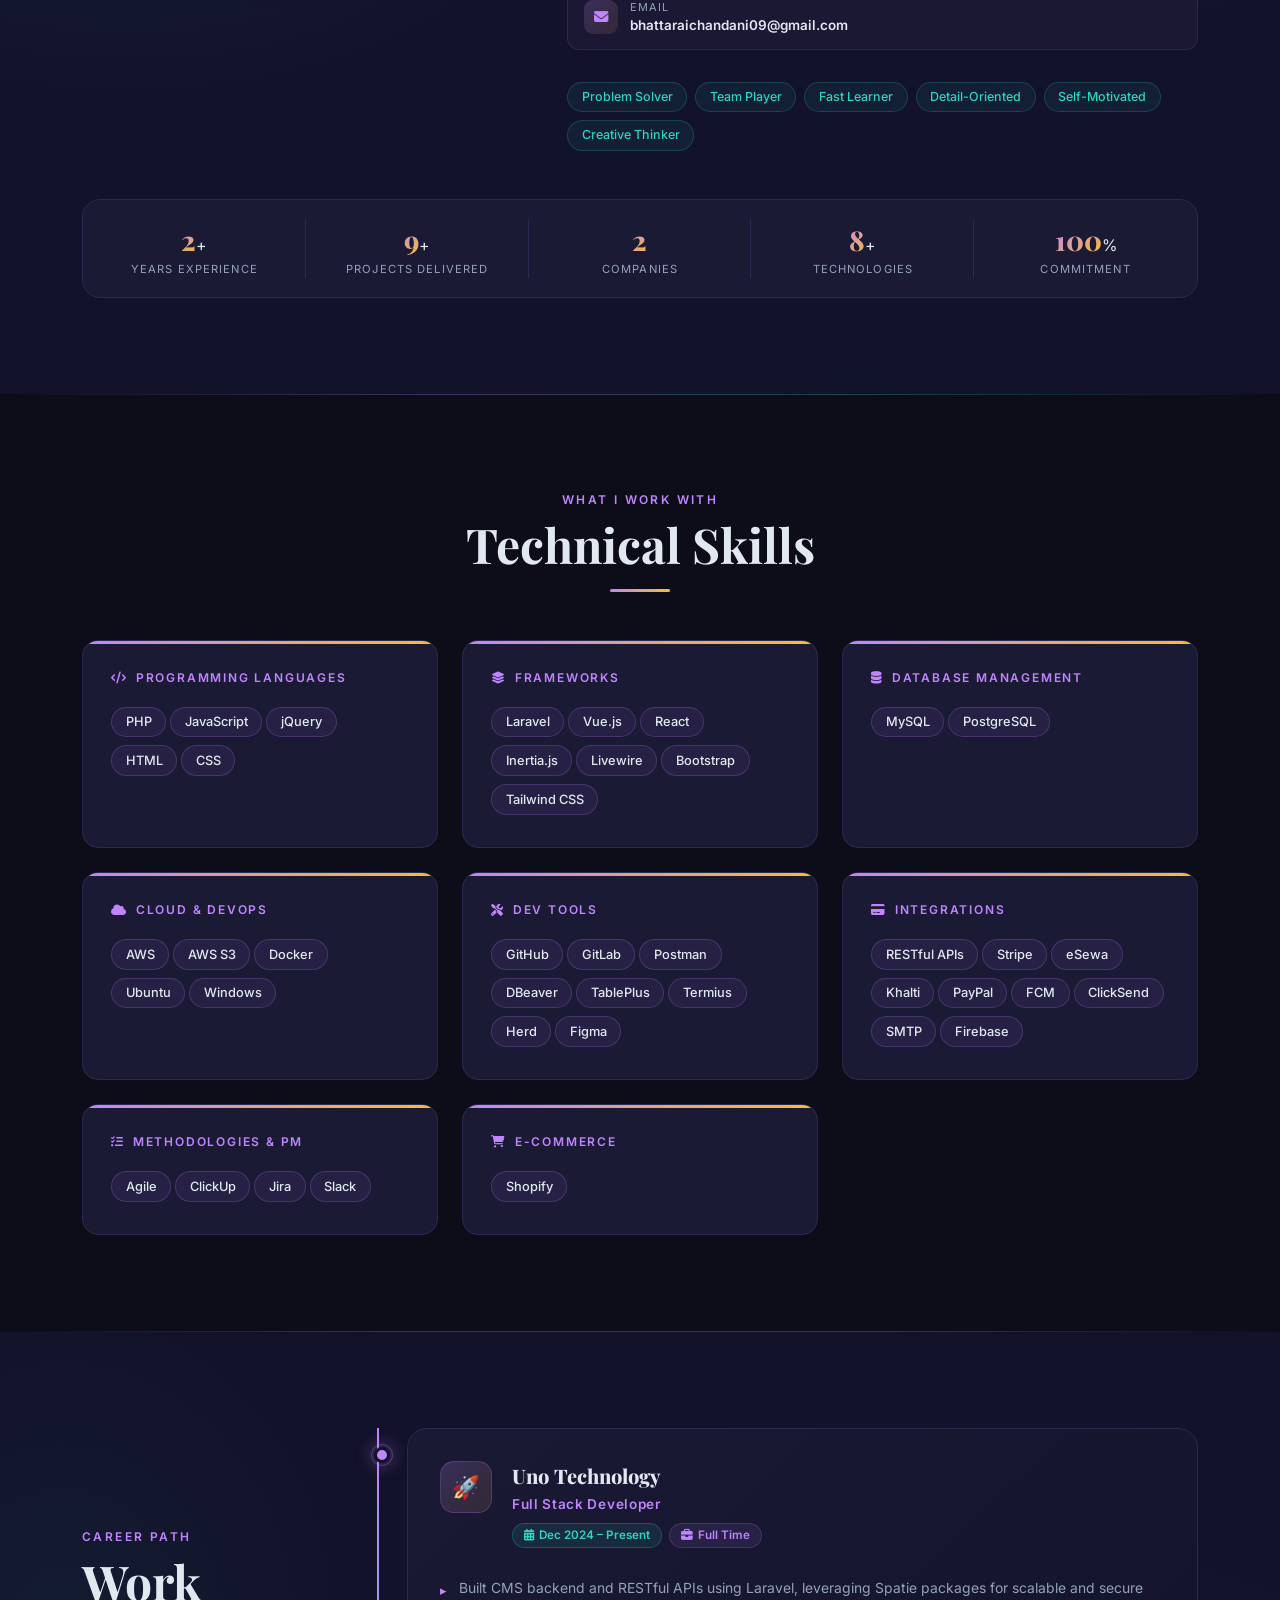
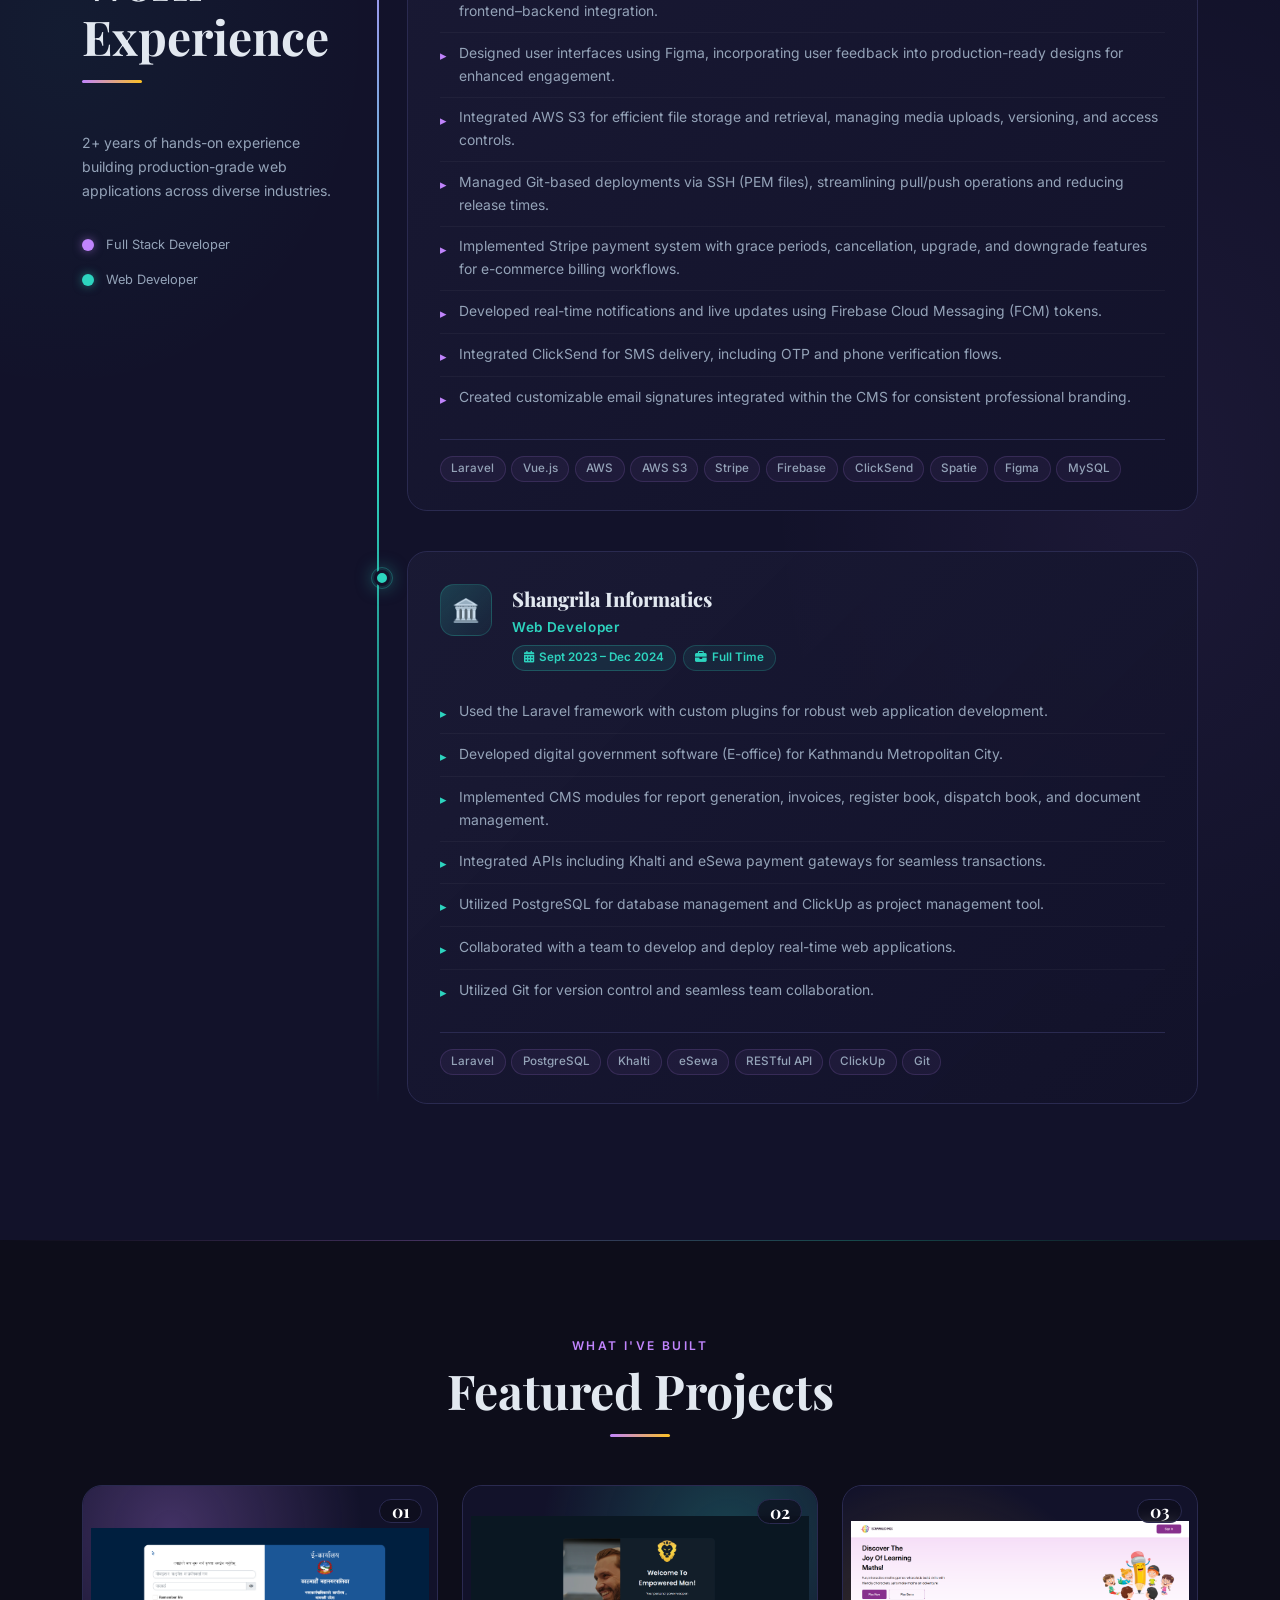
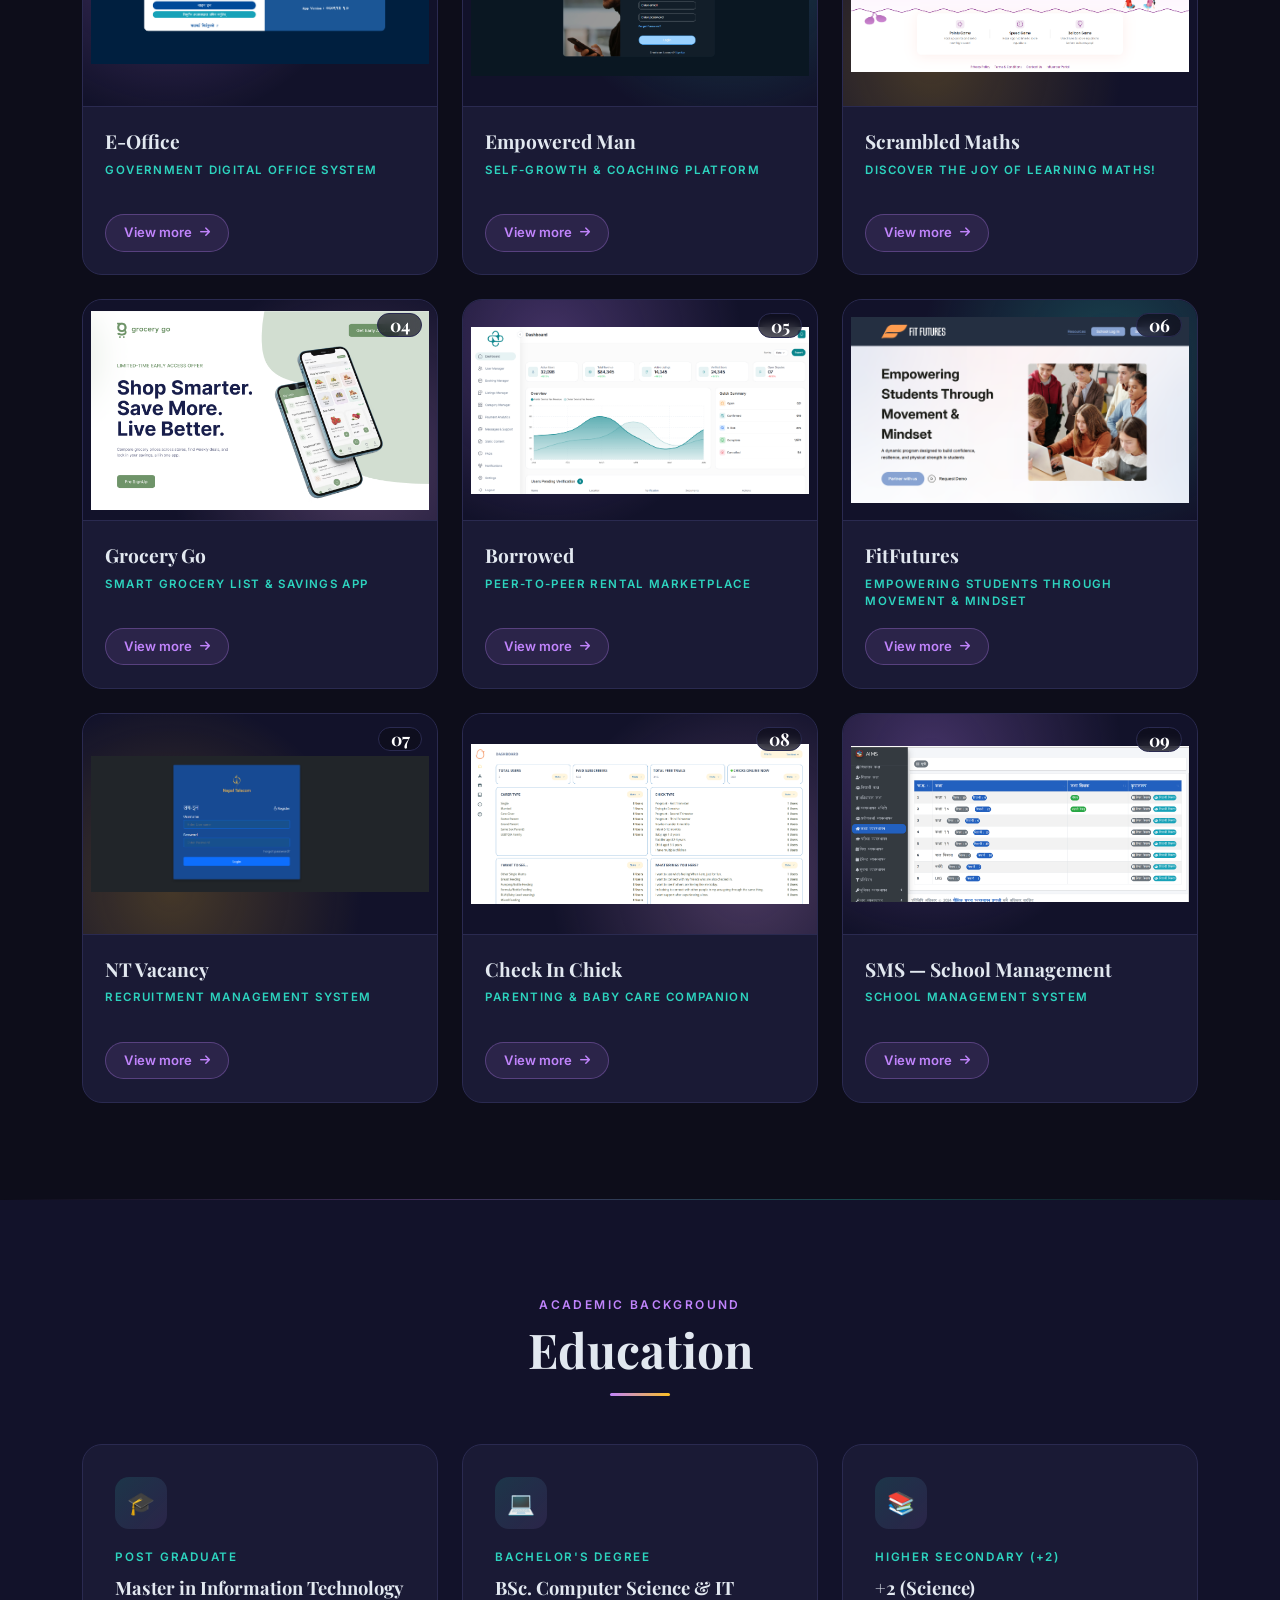
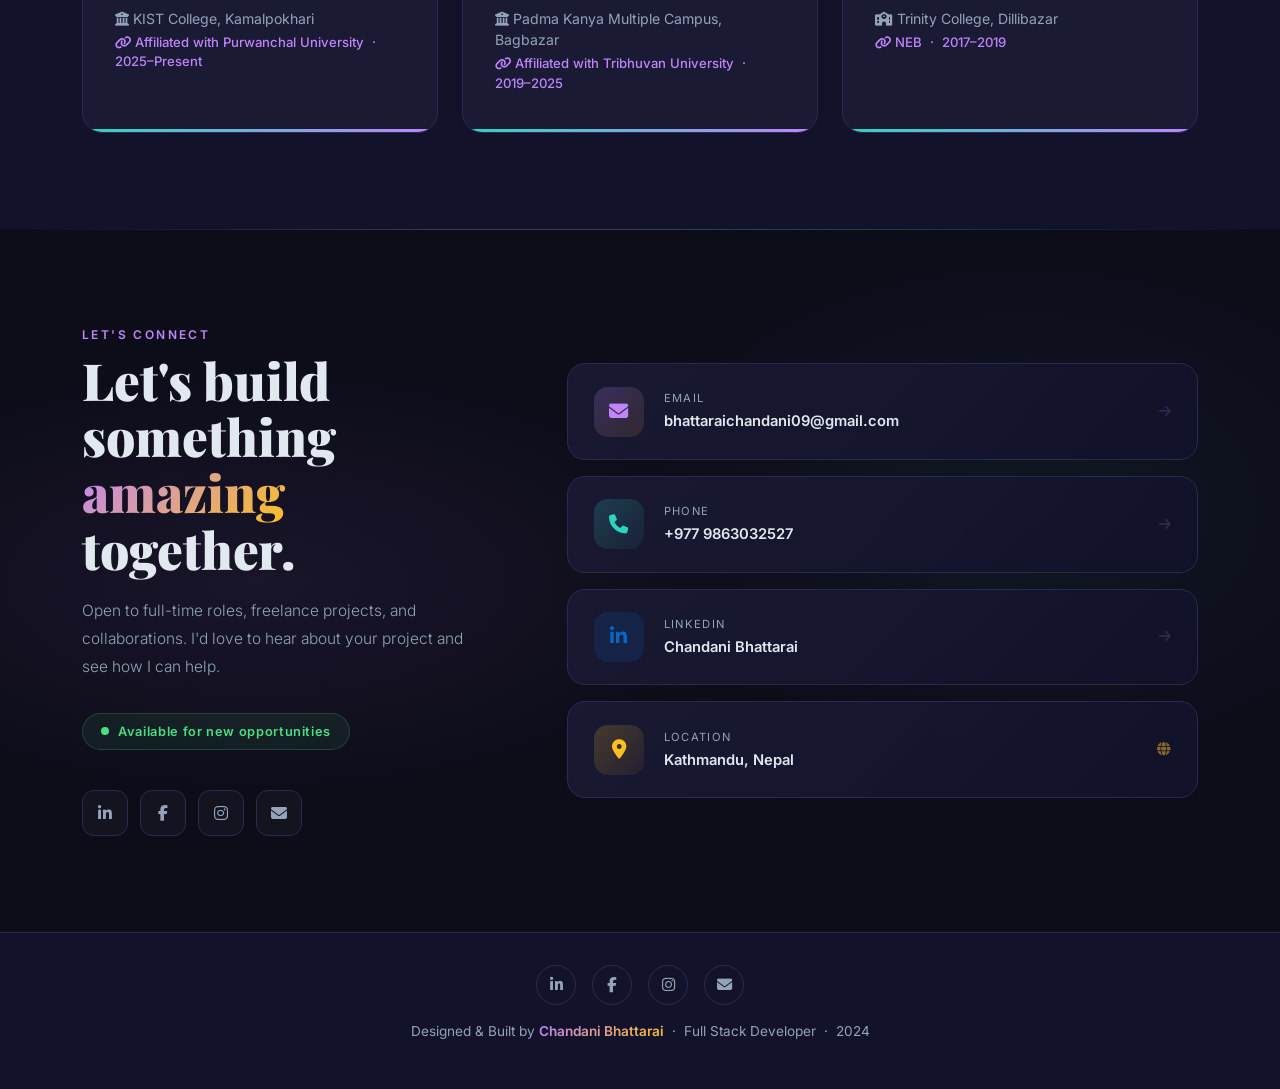
==== commit 29bd6885: "update in portfolio" ====
--- a/index.html
+++ b/index.html
@@ -1617,6 +1617,279 @@
       }
       @media (max-width: 640px) {
         #projects .row { grid-template-columns: 1fr; grid-auto-rows: auto; }
+      }
+
+      /* ── PROJECTS: image cards + detail modal ── */
+      #projects .project-card {
+        padding: 0;
+        overflow: hidden;
+        display: flex;
+        flex-direction: column;
+      }
+      #projects .project-card::after {
+        display: none;
+      }
+      .proj-thumb {
+        position: relative;
+        width: 100%;
+        aspect-ratio: 16 / 10;
+        overflow: hidden;
+        background: var(--dark);
+        border-bottom: 1px solid var(--border);
+      }
+      .proj-thumb img {
+        position: absolute;
+        inset: 0;
+        width: 100%;
+        height: 100%;
+        object-fit: contain;
+        object-position: center;
+        padding: 0.5rem;
+        transition: transform 0.5s;
+      }
+      .project-card:hover .proj-thumb img {
+        transform: scale(1.03);
+      }
+      .proj-thumb.has-img .thumb-fallback {
+        display: none;
+      }
+      .thumb-fallback {
+        position: absolute;
+        inset: 0;
+        display: flex;
+        flex-direction: column;
+        align-items: center;
+        justify-content: center;
+        gap: 0.6rem;
+        padding: 1rem;
+        text-align: center;
+      }
+      .thumb-icon {
+        font-size: 2.2rem;
+      }
+      .thumb-name {
+        font-family: "Playfair Display", serif;
+        font-size: 1.5rem;
+        font-weight: 800;
+        line-height: 1.15;
+        background: linear-gradient(135deg, var(--accent), var(--gold));
+        -webkit-background-clip: text;
+        -webkit-text-fill-color: transparent;
+      }
+      .hue-0 { background: radial-gradient(circle at 25% 20%, rgba(192, 132, 252, 0.28), transparent 60%), var(--dark); }
+      .hue-1 { background: radial-gradient(circle at 75% 25%, rgba(45, 212, 191, 0.25), transparent 60%), var(--dark); }
+      .hue-2 { background: radial-gradient(circle at 25% 80%, rgba(251, 191, 36, 0.22), transparent 60%), var(--dark); }
+      .hue-3 { background: radial-gradient(circle at 80% 75%, rgba(240, 171, 252, 0.25), transparent 60%), var(--dark); }
+      #projects .project-index {
+        position: absolute;
+        top: 0.8rem;
+        right: 1rem;
+        z-index: 2;
+        font-family: "Playfair Display", serif;
+        font-size: 1.1rem;
+        font-weight: 700;
+        color: #fff;
+        background: rgba(13, 13, 26, 0.7);
+        border: 1px solid var(--border);
+        border-radius: 50px;
+        padding: 0.15rem 0.7rem;
+        backdrop-filter: blur(6px);
+      }
+      #projects .project-card {
+        position: relative;
+      }
+      .project-body {
+        display: flex;
+        flex-direction: column;
+        flex: 1;
+        padding: 1.25rem 1.4rem 1.4rem;
+      }
+      #projects .project-name {
+        margin-bottom: 0.35rem;
+      }
+      #projects .project-type {
+        margin: 0 0 1.1rem;
+      }
+      .project-more {
+        margin-top: auto;
+        align-self: flex-start;
+        display: inline-flex;
+        align-items: center;
+        gap: 0.5rem;
+        background: rgba(192, 132, 252, 0.1);
+        border: 1px solid rgba(192, 132, 252, 0.3);
+        color: var(--accent);
+        font-size: 0.82rem;
+        font-weight: 600;
+        padding: 0.5rem 1.1rem;
+        border-radius: 50px;
+        transition: all 0.3s;
+      }
+      .project-more:hover {
+        background: var(--accent);
+        color: #12122a;
+      }
+      .project-more i {
+        font-size: 0.72rem;
+        transition: transform 0.3s;
+      }
+      .project-more:hover i {
+        transform: translateX(3px);
+      }
+
+      /* detail modal */
+      #projectModal .modal-content {
+        background: var(--card);
+        border: 1px solid var(--border);
+        border-radius: 20px;
+        color: var(--text);
+        overflow: hidden;
+      }
+      #projectModal .btn-close {
+        position: absolute;
+        top: 1rem;
+        right: 1rem;
+        z-index: 5;
+        filter: invert(1);
+        background-color: rgba(13, 13, 26, 0.7);
+        border-radius: 50%;
+        padding: 0.6rem;
+        opacity: 1;
+      }
+      .pm-thumb {
+        aspect-ratio: 16 / 9;
+      }
+      .pm-content {
+        padding: 1.75rem 2rem 2rem;
+      }
+      .pm-type {
+        color: var(--teal);
+        font-size: 0.74rem;
+        font-weight: 600;
+        letter-spacing: 0.12em;
+        text-transform: uppercase;
+        margin-bottom: 0.4rem;
+      }
+      .pm-title {
+        font-family: "Playfair Display", serif;
+        font-size: 1.9rem;
+        font-weight: 800;
+        margin-bottom: 0.9rem;
+      }
+      .pm-desc {
+        color: var(--muted);
+        font-size: 0.92rem;
+        line-height: 1.8;
+        margin-bottom: 1.4rem;
+      }
+      .pm-h {
+        color: var(--accent);
+        font-size: 0.72rem;
+        font-weight: 600;
+        letter-spacing: 0.15em;
+        text-transform: uppercase;
+        margin: 1.4rem 0 0.7rem;
+      }
+      .pm-list {
+        list-style: none;
+        padding: 0;
+        margin: 0;
+        display: grid;
+        grid-template-columns: repeat(2, minmax(0, 1fr));
+        gap: 0.4rem 1.2rem;
+      }
+      .pm-list li {
+        position: relative;
+        padding-left: 1.1rem;
+        color: var(--text);
+        font-size: 0.86rem;
+      }
+      .pm-list li::before {
+        content: "▸";
+        position: absolute;
+        left: 0;
+        color: var(--accent);
+      }
+      .pm-extra {
+        color: var(--text);
+        font-size: 0.86rem;
+        margin-top: 0.7rem;
+      }
+      .pm-extra span {
+        color: var(--gold);
+        font-weight: 600;
+        margin-right: 0.5rem;
+      }
+      .pm-extra span::after {
+        content: ":";
+      }
+      .pm-tags {
+        display: flex;
+        flex-wrap: wrap;
+        gap: 0.4rem;
+      }
+      .pm-links {
+        display: flex;
+        flex-direction: column;
+        gap: 0.6rem;
+      }
+      .pm-link {
+        display: flex;
+        align-items: center;
+        justify-content: space-between;
+        gap: 1rem;
+        background: rgba(192, 132, 252, 0.05);
+        border: 1px solid rgba(192, 132, 252, 0.15);
+        border-radius: 12px;
+        padding: 0.7rem 1rem;
+      }
+      .pm-link-info {
+        display: flex;
+        flex-direction: column;
+        min-width: 0;
+      }
+      .pm-link-label {
+        font-size: 0.82rem;
+        font-weight: 600;
+      }
+      .pm-link-url {
+        font-size: 0.74rem;
+        color: var(--muted);
+        overflow: hidden;
+        text-overflow: ellipsis;
+        white-space: nowrap;
+      }
+      .pm-visit {
+        flex-shrink: 0;
+        display: inline-flex;
+        align-items: center;
+        gap: 0.45rem;
+        background: linear-gradient(135deg, var(--accent), #a855f7);
+        color: #fff;
+        font-size: 0.78rem;
+        font-weight: 600;
+        padding: 0.45rem 1rem;
+        border-radius: 50px;
+        text-decoration: none;
+        transition: transform 0.25s, box-shadow 0.25s;
+      }
+      .pm-visit:hover {
+        color: #fff;
+        transform: translateY(-2px);
+        box-shadow: 0 8px 20px rgba(192, 132, 252, 0.35);
+      }
+      .pm-soon {
+        flex-shrink: 0;
+        color: var(--muted);
+        font-size: 0.76rem;
+        border: 1px dashed var(--border);
+        border-radius: 50px;
+        padding: 0.35rem 0.9rem;
+      }
+      @media (max-width: 576px) {
+        .pm-list { grid-template-columns: 1fr; }
+        .pm-content { padding: 1.4rem 1.2rem 1.6rem; }
+        .pm-link { flex-direction: column; align-items: flex-start; }
       }
 
       /* ── EDUCATION ── */
@@ -2775,182 +3048,7 @@
           <h2 class="section-title">Featured Projects</h2>
           <div class="section-divider mx-auto"></div>
         </div>
-        <div class="row g-4">
-          <div class="col-md-6 col-lg-4 reveal delay-1">
-            <div class="project-card">
-              <div class="project-top">
-                <div class="project-icon">🏛️</div>
-                <span class="project-index">01</span>
-              </div>
-              <div class="project-name">E-office</div>
-              <div class="project-type">Government Digital Office System</div>
-              <p class="project-desc">Digital office software for Kathmandu Metropolitan City, moving paperwork online.</p>
-              <ul class="project-features">
-                <li>Reports, invoices and document management</li>
-                <li>Register and dispatch books</li>
-                <li>PDF export and official formats</li>
-              </ul>
-              <div class="project-tags">
-                <span class="proj-tag">Laravel</span><span class="proj-tag">PostgreSQL</span><span class="proj-tag">PDF Export</span><span class="proj-tag">CMS</span>
-              </div>
-            </div>
-          </div>
-          <div class="col-md-6 col-lg-4 reveal delay-2">
-            <div class="project-card">
-              <div class="project-top">
-                <div class="project-icon">🧮</div>
-                <span class="project-index">02</span>
-              </div>
-              <div class="project-name">Scrambled Maths</div>
-              <div class="project-type">Kids Maths Game with Parental Controls</div>
-              <p class="project-desc">Kids' maths game with rewards and streaks, plus parental controls and subscriptions.</p>
-              <ul class="project-features">
-                <li>Balloon, Speed and Points games</li>
-                <li>Time limits and game restrictions</li>
-                <li>Stripe and in-app subscriptions</li>
-              </ul>
-              <div class="project-tags">
-                <span class="proj-tag">Laravel</span><span class="proj-tag">Sanctum</span><span class="proj-tag">Stripe</span><span class="proj-tag">REST API</span>
-              </div>
-            </div>
-          </div>
-          <div class="col-md-6 col-lg-4 reveal delay-3">
-            <div class="project-card">
-              <div class="project-top">
-                <div class="project-icon">💪</div>
-                <span class="project-index">03</span>
-              </div>
-              <div class="project-name">Empowered Man</div>
-              <div class="project-type">Self-Development App for Men</div>
-              <p class="project-desc">Self-improvement app with courses, goals, habit tracking, journals and a community.</p>
-              <ul class="project-features">
-                <li>Courses, goals and habit tracker</li>
-                <li>Assessments with power score</li>
-                <li>Community posts and Agora chat</li>
-              </ul>
-              <div class="project-tags">
-                <span class="proj-tag">Laravel</span><span class="proj-tag">Agora</span><span class="proj-tag">Firebase</span><span class="proj-tag">RESTful API</span>
-              </div>
-            </div>
-          </div>
-          <div class="col-md-6 col-lg-4 reveal delay-1">
-            <div class="project-card">
-              <div class="project-top">
-                <div class="project-icon">🛒</div>
-                <span class="project-index">04</span>
-              </div>
-              <div class="project-name">Grocery Go</div>
-              <div class="project-type">Grocery Shopping App</div>
-              <p class="project-desc">Grocery app with shopping lists, product search and a savings tracker, plus admin panel.</p>
-              <ul class="project-features">
-                <li>Lists, favourites and store locations</li>
-                <li>Promo codes and push notifications</li>
-                <li>Stripe and in-app subscriptions</li>
-              </ul>
-              <div class="project-tags">
-                <span class="proj-tag">Laravel</span><span class="proj-tag">Stripe</span><span class="proj-tag">Firebase</span><span class="proj-tag">MySQL</span>
-              </div>
-            </div>
-          </div>
-          <div class="col-md-6 col-lg-4 reveal delay-2">
-            <div class="project-card">
-              <div class="project-top">
-                <div class="project-icon">🤝</div>
-                <span class="project-index">05</span>
-              </div>
-              <div class="project-name">Borrowed</div>
-              <div class="project-type">Peer-to-Peer Rental Marketplace</div>
-              <p class="project-desc">Airbnb-style marketplace to list items, rent from others and pay securely.</p>
-              <ul class="project-features">
-                <li>Rental requests and Stripe payments</li>
-                <li>Reviews, ID verification, disputes</li>
-                <li>Admin: analytics, users and listings</li>
-              </ul>
-              <div class="project-tags">
-                <span class="proj-tag">Laravel</span><span class="proj-tag">Inertia.js</span><span class="proj-tag">React</span><span class="proj-tag">Stripe</span>
-              </div>
-            </div>
-          </div>
-          <div class="col-md-6 col-lg-4 reveal delay-3">
-            <div class="project-card">
-              <div class="project-top">
-                <div class="project-icon">🏋️</div>
-                <span class="project-index">06</span>
-              </div>
-              <div class="project-name">FitFutures</div>
-              <div class="project-type">School Wellbeing & Fitness Platform</div>
-              <p class="project-desc">Wellbeing and fitness learning platform with separate Admin, School and Student logins.</p>
-              <ul class="project-features">
-                <li>Lessons, quizzes, tasks and journal</li>
-                <li>School tools for staff and students</li>
-                <li>Firebase push notifications</li>
-              </ul>
-              <div class="project-tags">
-                <span class="proj-tag">Laravel</span><span class="proj-tag">Firebase</span><span class="proj-tag">AWS S3</span><span class="proj-tag">Spatie</span>
-              </div>
-            </div>
-          </div>
-          <div class="col-md-6 col-lg-4 reveal delay-1">
-            <div class="project-card">
-              <div class="project-top">
-                <div class="project-icon">🐣</div>
-                <span class="project-index">07</span>
-              </div>
-              <div class="project-name">Check In Chick</div>
-              <div class="project-type">Baby & Parent Tracker</div>
-              <p class="project-desc">Parenting companion for feeds, nappies and routines, with reminders, reports and chat.</p>
-              <ul class="project-features">
-                <li>Feeding, nappy records and alarms</li>
-                <li>Q&A onboarding and Agora chat</li>
-                <li>Admin: users, FAQs and inbox</li>
-              </ul>
-              <div class="project-tags">
-                <span class="proj-tag">Laravel</span><span class="proj-tag">Vue.js</span><span class="proj-tag">Agora</span><span class="proj-tag">Firebase</span>
-              </div>
-            </div>
-          </div>
-          <div class="col-md-6 col-lg-4 reveal delay-2">
-            <div class="project-card">
-              <div class="project-top">
-                <div class="project-icon">📡</div>
-                <span class="project-index">08</span>
-              </div>
-              <div class="project-name">NT Vacancy</div>
-              <div class="project-type">Recruitment Management System</div>
-              <p class="project-desc">Vacancy and applicant system for Nepal Telecom that automates the hiring workflow.</p>
-              <ul class="project-features">
-                <li>Reports and applicant labels</li>
-                <li>Chunked bulk emails</li>
-                <li>Auto-generated PDF admit cards</li>
-              </ul>
-              <div class="project-tags">
-                <span class="proj-tag">Laravel</span><span class="proj-tag">MySQL</span><span class="proj-tag">SMTP</span><span class="proj-tag">PDF</span>
-              </div>
-            </div>
-          </div>
-
-
-
-          <div class="col-md-6 col-lg-4 reveal delay-3">
-            <div class="project-card">
-              <div class="project-top">
-                <div class="project-icon">🏫</div>
-                <span class="project-index">09</span>
-              </div>
-              <div class="project-name">SMS — School Management</div>
-              <div class="project-type">School Administration System</div>
-              <p class="project-desc">School management for administrators, teachers, students and parents.</p>
-              <ul class="project-features">
-                <li>Role-based dashboards</li>
-                <li>Assignments, attendance and grades</li>
-                <li>Report cards and exports</li>
-              </ul>
-              <div class="project-tags">
-                <span class="proj-tag">Laravel</span><span class="proj-tag">MySQL</span><span class="proj-tag">RBAC</span>
-              </div>
-            </div>
-          </div>
-        </div>
+        <div class="row g-4" id="projectGrid"></div>
       </div>
     </section>
 
@@ -3193,6 +3291,213 @@
     </footer>
 
     <script src="https://cdn.jsdelivr.net/npm/bootstrap@5.3.2/dist/js/bootstrap.bundle.min.js"></script>
+    <!-- Project detail modal -->
+    <div class="modal fade" id="projectModal" tabindex="-1" aria-labelledby="projectModalTitle" aria-hidden="true">
+      <div class="modal-dialog modal-dialog-centered modal-dialog-scrollable modal-lg">
+        <div class="modal-content">
+          <button type="button" class="btn-close" data-bs-dismiss="modal" aria-label="Close"></button>
+          <div class="modal-body p-0" id="projectModalBody"></div>
+        </div>
+      </div>
+    </div>
+
+    <!-- ── PROJECT DATA + RENDER (cards + detail modal) ── -->
+    <script>
+      const PROJECTS = [
+        {
+          slug: "eoffice",
+          name: "E-Office",
+          icon: "🏛️",
+          type: "Government Digital Office System",
+          short: "Paperless office for Kathmandu Metropolitan City, with approvals and digital signatures.",
+          desc: "A paperless office for Kathmandu Metropolitan City that moves paperwork online. It covers digital files, register and dispatch books, multi-step approval workflows, and digital signatures for secure signing and verification. Access is authenticated per role. It also produces reports, invoices and document management, with PDF export in official formats.",
+          features: ["Document management", "Register and dispatch books", "Approval workflows", "Digital signatures", "PDF export"],
+          tech: ["Laravel", "PostgreSQL", "PDF Export", "CMS"],
+          links: [{ label: "Admin", url: "https://eoffice.kathmandu.gov.np/eoadmin" }],
+        },
+        {
+          slug: "empoweredman",
+          name: "Empowered Man",
+          icon: "💪",
+          type: "Self-Growth & Coaching Platform",
+          short: "Courses, journals, goals and habits with a Power Score and a live community.",
+          desc: "A personal development platform with courses, journals, reflections, goal tracking and daily habits. A “Power Score” assessment and levels keep users engaged, and a community with groups, posts and live chat adds support. The admin CMS manages course content, assessments, users and broadcasts.",
+          features: ["Courses", "Journals and reflections", "Goals and habits", "Power Score levels", "Community and live chat"],
+          tech: ["Laravel 12", "Livewire", "JWT", "Spatie", "Firebase", "Chat", "Reverb/Pusher", "FFmpeg"],
+          links: [{ label: "Login", url: "https://app.elitebusinessman.com/login" }],
+        },
+        {
+          slug: "scrambledmgs",
+          name: "Scrambled Maths",
+          icon: "🧮",
+          type: "Discover the Joy of Learning Maths!",
+          short: "Fun, interactive maths games with rewards, streaks and parental controls.",
+          desc: "Fun, interactive maths games where kids build skills with friendly characters. Let’s make maths an adventure! Children play three game modes and practise five types of operation, earning points, streaks and rewards. Parents control PINs, time limits and restrictions, and can create family groups. Subscriptions are handled through Stripe, and the admin panel manages users, plans and support.",
+          features: [],
+          extras: [
+            ["Games", "Point Game, Speed Game, Balloon Game"],
+            ["Operations", "Addition, Subtraction, Multiplication, Division, Random"],
+          ],
+          tech: ["Laravel", "Livewire", "Sanctum", "Stripe Cashier", "ClickSend SMS", "Firebase", "Spatie"],
+          links: [{ label: "Website", url: "https://scrambledmgs.com/" }],
+        },
+        {
+          slug: "grocery-go",
+          name: "Grocery Go",
+          icon: "🛒",
+          type: "Smart Grocery List & Savings App",
+          short: "Compare store prices, build smart lists and track your monthly savings.",
+          desc: "A grocery shopping app that helps users spend less. Users get up-to-date prices and compare them across different stores to find the best deal. Smart lists keep shopping organised, and the savings tracker shows how much they save each month. Users can also search by category and dietary needs, find nearby stores and redeem promo codes. Admins manage products, store prices, promotions, users and push notifications from the CMS.",
+          features: ["Up-to-date prices", "Price comparison across stores", "Smart lists", "Savings tracker", "Promo codes and subscriptions"],
+          tech: ["Laravel 12", "JWT", "Spatie", "Stripe", "ClickSend SMS", "Firebase", "AWS S3"],
+          links: [
+            { label: "Website", url: "https://www.grocerygo.au/" },
+            { label: "Admin side (CMS)", url: "http://13.238.66.220/" },
+          ],
+        },
+        {
+          slug: "borrowed",
+          name: "Borrowed",
+          icon: "🤝",
+          type: "Peer-to-Peer Rental Marketplace",
+          short: "Marketplace where people rent items to each other, with secure payments.",
+          desc: "A marketplace where people rent items to each other. Owners create listings through a step-by-step wizard, and renters browse and send rental requests, which owners accept as bookings. Stripe handles payments and payouts. Users verify their identity, leave reviews, report listings and open disputes. An admin CMS manages bookings, listings, payment analytics and moderation.",
+          features: ["Listing wizard", "Rental requests and bookings", "Stripe payments", "ID verification", "Reviews and disputes"],
+          tech: ["Laravel 13", "Inertia.js", "React", "TypeScript", "Sanctum and JWT", "Stripe", "ClickSend SMS", "Firebase", "Spatie", "AWS S3"],
+          links: [{ label: "Admin side (CMS)", url: "http://54.252.109.73/" }],
+        },
+        {
+          slug: "fitfutures",
+          name: "FitFutures",
+          icon: "🏋️",
+          type: "Empowering Students Through Movement & Mindset",
+          short: "School and Student portals for courses, quizzes and journals on wellbeing.",
+          desc: "A dynamic program designed to build confidence, resilience and physical strength in students. Separate School and Student portals let students learn through courses, lessons and quizzes, write journals and complete tasks. Schools manage their students, staff and resources, and an admin CMS controls all the content.",
+          features: ["Courses, lessons and quizzes", "Student journals", "School portal", "Admin CMS"],
+          extras: [["Our pillars", "Mental Health, Sleep, Nutrition, Physical Activity"]],
+          tech: ["Laravel 12", "Livewire", "Spatie", "Firebase", "Pusher/Echo", "CSV import and export"],
+          links: [
+            { label: "User side (Student and School portals)", url: "http://13.211.7.125/" },
+            { label: "Admin side (CMS)", url: "http://54.66.114.47/" },
+          ],
+        },
+        {
+          slug: "ntvacancy",
+          name: "NT Vacancy",
+          icon: "📡",
+          type: "Recruitment Management System",
+          short: "Vacancy and applicant system for Nepal Telecom that automates hiring.",
+          desc: "A vacancy and applicant system for Nepal Telecom that automates the hiring workflow. Staff can run reports and label applicants, send bulk emails in chunks, and the system generates PDF admit cards automatically.",
+          features: ["Reports and applicant labels", "Chunked bulk emails", "Auto-generated PDF admit cards"],
+          tech: ["Laravel", "MySQL", "SMTP", "PDF"],
+          links: [{ label: "Website", url: "https://recruit.ntc.net.np/" }],
+        },
+        {
+          slug: "checkinchick",
+          name: "Check In Chick",
+          icon: "🐣",
+          type: "Parenting & Baby Care Companion",
+          short: "Helps new parents track feeds, nappies, reminders and daily baby care.",
+          desc: "A platform that helps new parents track their baby’s daily care. Parents log feed sessions and nappy changes, set alarms and reminders, and read parenting resources. Onboarding questions personalise the experience, and chat and notifications keep parents connected. An admin CMS manages users, content and support.",
+          features: ["Feed and nappy tracking", "Alarms and reminders", "Resources", "Onboarding questions", "Chat"],
+          tech: ["Laravel 12", "Livewire", "JWT", "Firebase", "Agora", "Spatie", "AWS S3"],
+          links: [{ label: "User side", url: "http://3.104.77.174/" }],
+        },
+        {
+          slug: "school-sms",
+          name: "SMS — School Management",
+          icon: "🏫",
+          type: "School Management System",
+          short: "Role-based school system for admins, teachers, students and parents.",
+          desc: "A school administration system for administrators, teachers, students and parents. Each role gets its own dashboard and access, so everyone sees only what they need. Teachers manage assignments, attendance and grades, and the system produces report cards and exports.",
+          features: ["Role-based dashboards", "Assignments, attendance and grades", "Report cards and exports"],
+          tech: ["Laravel", "MySQL", "RBAC"],
+          links: [{ label: "Link", url: "" }],
+        },
+      ];
+
+      // Image from images/projects/<slug>.(webp|png|jpg|jpeg); falls back to the project name.
+      const IMG_EXTS = ["webp", "png", "jpg", "jpeg"];
+      const esc = (t) =>
+        String(t).replace(/[&<>"]/g, (c) => ({ "&": "&amp;", "<": "&lt;", ">": "&gt;", '"': "&quot;" })[c]);
+      function thumbHTML(p, i) {
+        return (
+          '<div class="proj-thumb hue-' + (i % 4) + '" data-slug="' + p.slug + '">' +
+          '<div class="thumb-fallback"><span class="thumb-icon">' + p.icon + "</span><span class=\"thumb-name\">" + esc(p.name) + "</span></div>" +
+          '<img alt="' + esc(p.name) + ' preview" hidden />' +
+          "</div>"
+        );
+      }
+      function loadThumb(box) {
+        const img = box.querySelector("img");
+        if (!img || img.dataset.started) return;
+        img.dataset.started = "1";
+        let k = 0;
+        const next = () => {
+          if (k >= IMG_EXTS.length) return;
+          img.src = "images/projects/" + box.dataset.slug + "." + IMG_EXTS[k++];
+        };
+        img.onload = () => {
+          img.hidden = false;
+          box.classList.add("has-img");
+        };
+        img.onerror = next;
+        next();
+      }
+
+      const grid = document.getElementById("projectGrid");
+      grid.innerHTML = PROJECTS.map(
+        (p, i) =>
+          '<div class="col-md-6 col-lg-4 reveal delay-' + ((i % 3) + 1) + '">' +
+          '<div class="project-card">' +
+          thumbHTML(p, i) +
+          '<span class="project-index">' + String(i + 1).padStart(2, "0") + "</span>" +
+          '<div class="project-body">' +
+          '<div class="project-name">' + esc(p.name) + "</div>" +
+          '<div class="project-type">' + esc(p.type) + "</div>" +
+          '<button type="button" class="project-more" data-i="' + i + '">View more <i class="fas fa-arrow-right"></i></button>' +
+          "</div></div></div>"
+      ).join("");
+      grid.querySelectorAll(".proj-thumb").forEach(loadThumb);
+
+      // Detail modal
+      const modalEl = document.getElementById("projectModal");
+      const modalBody = document.getElementById("projectModalBody");
+      const projModal = new bootstrap.Modal(modalEl);
+      function linkRow(l) {
+        return l.url
+          ? '<div class="pm-link"><div class="pm-link-info"><span class="pm-link-label">' + esc(l.label) + '</span><span class="pm-link-url">' + esc(l.url) + "</span></div>" +
+              '<a class="pm-visit" href="' + esc(l.url) + '" target="_blank" rel="noopener">Visit site <i class="fas fa-arrow-up-right-from-square"></i></a></div>'
+          : '<div class="pm-link"><div class="pm-link-info"><span class="pm-link-label">' + esc(l.label) + '</span></div><span class="pm-soon">To be added</span></div>';
+      }
+      function openProject(i) {
+        const p = PROJECTS[i];
+        const feats = p.features.length
+          ? '<h6 class="pm-h">Key features</h6><ul class="pm-list">' + p.features.map((f) => "<li>" + esc(f) + "</li>").join("") + "</ul>"
+          : "";
+        const extras = (p.extras || [])
+          .map((e) => '<div class="pm-extra"><span>' + esc(e[0]) + "</span>" + esc(e[1]) + "</div>")
+          .join("");
+        modalBody.innerHTML =
+          thumbHTML(p, i).replace("proj-thumb", "proj-thumb pm-thumb") +
+          '<div class="pm-content">' +
+          '<div class="pm-type">' + esc(p.type) + "</div>" +
+          '<h3 class="pm-title" id="projectModalTitle">' + esc(p.name) + "</h3>" +
+          '<p class="pm-desc">' + esc(p.desc) + "</p>" +
+          feats + extras +
+          '<h6 class="pm-h">Tech stack</h6><div class="pm-tags">' + p.tech.map((t) => '<span class="proj-tag">' + esc(t) + "</span>").join("") + "</div>" +
+          '<h6 class="pm-h">Links</h6><div class="pm-links">' + p.links.map(linkRow).join("") + "</div>" +
+          "</div>";
+        const box = modalBody.querySelector(".proj-thumb");
+        loadThumb(box);
+        projModal.show();
+      }
+      grid.addEventListener("click", (e) => {
+        const b = e.target.closest(".project-more");
+        if (b) openProject(+b.dataset.i);
+      });
+    </script>
+
     <script>
       // ── Smooth anchor scroll ──
       document.querySelectorAll('a[href^="#"]').forEach((a) => {
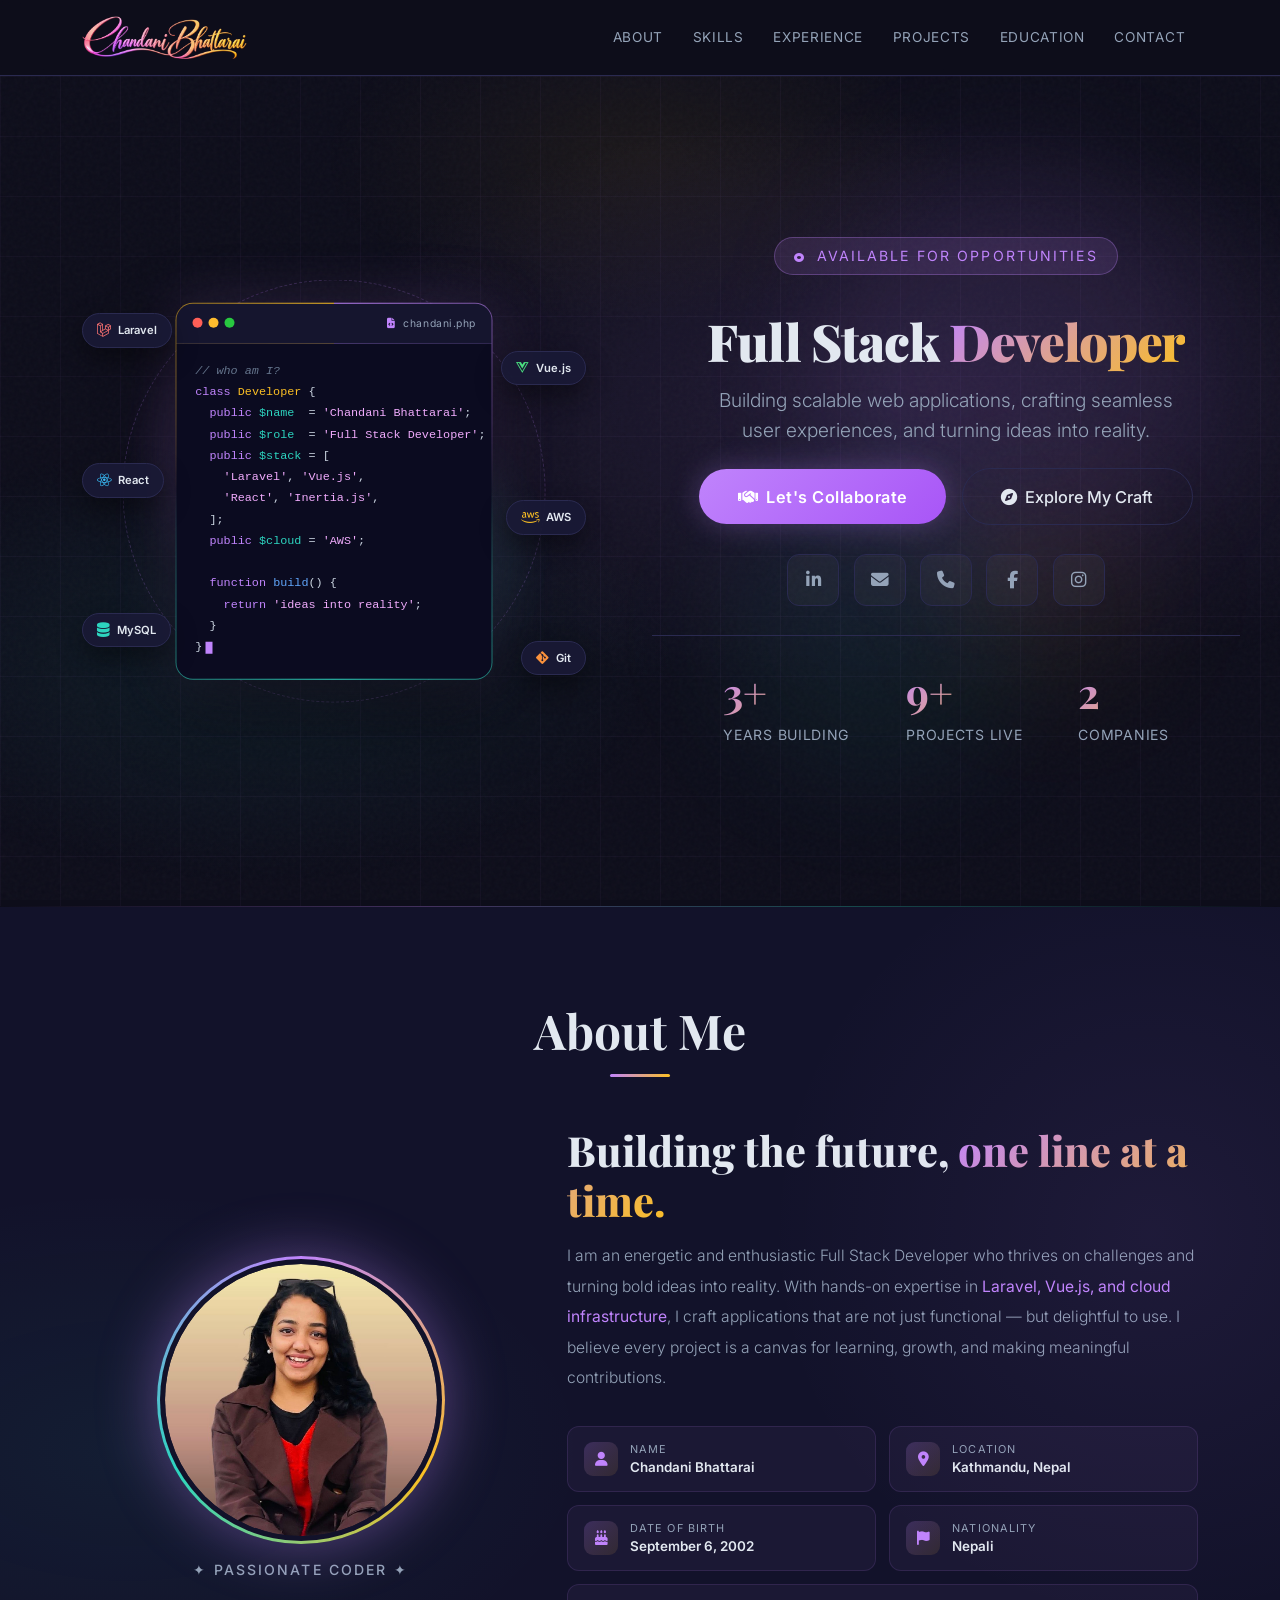
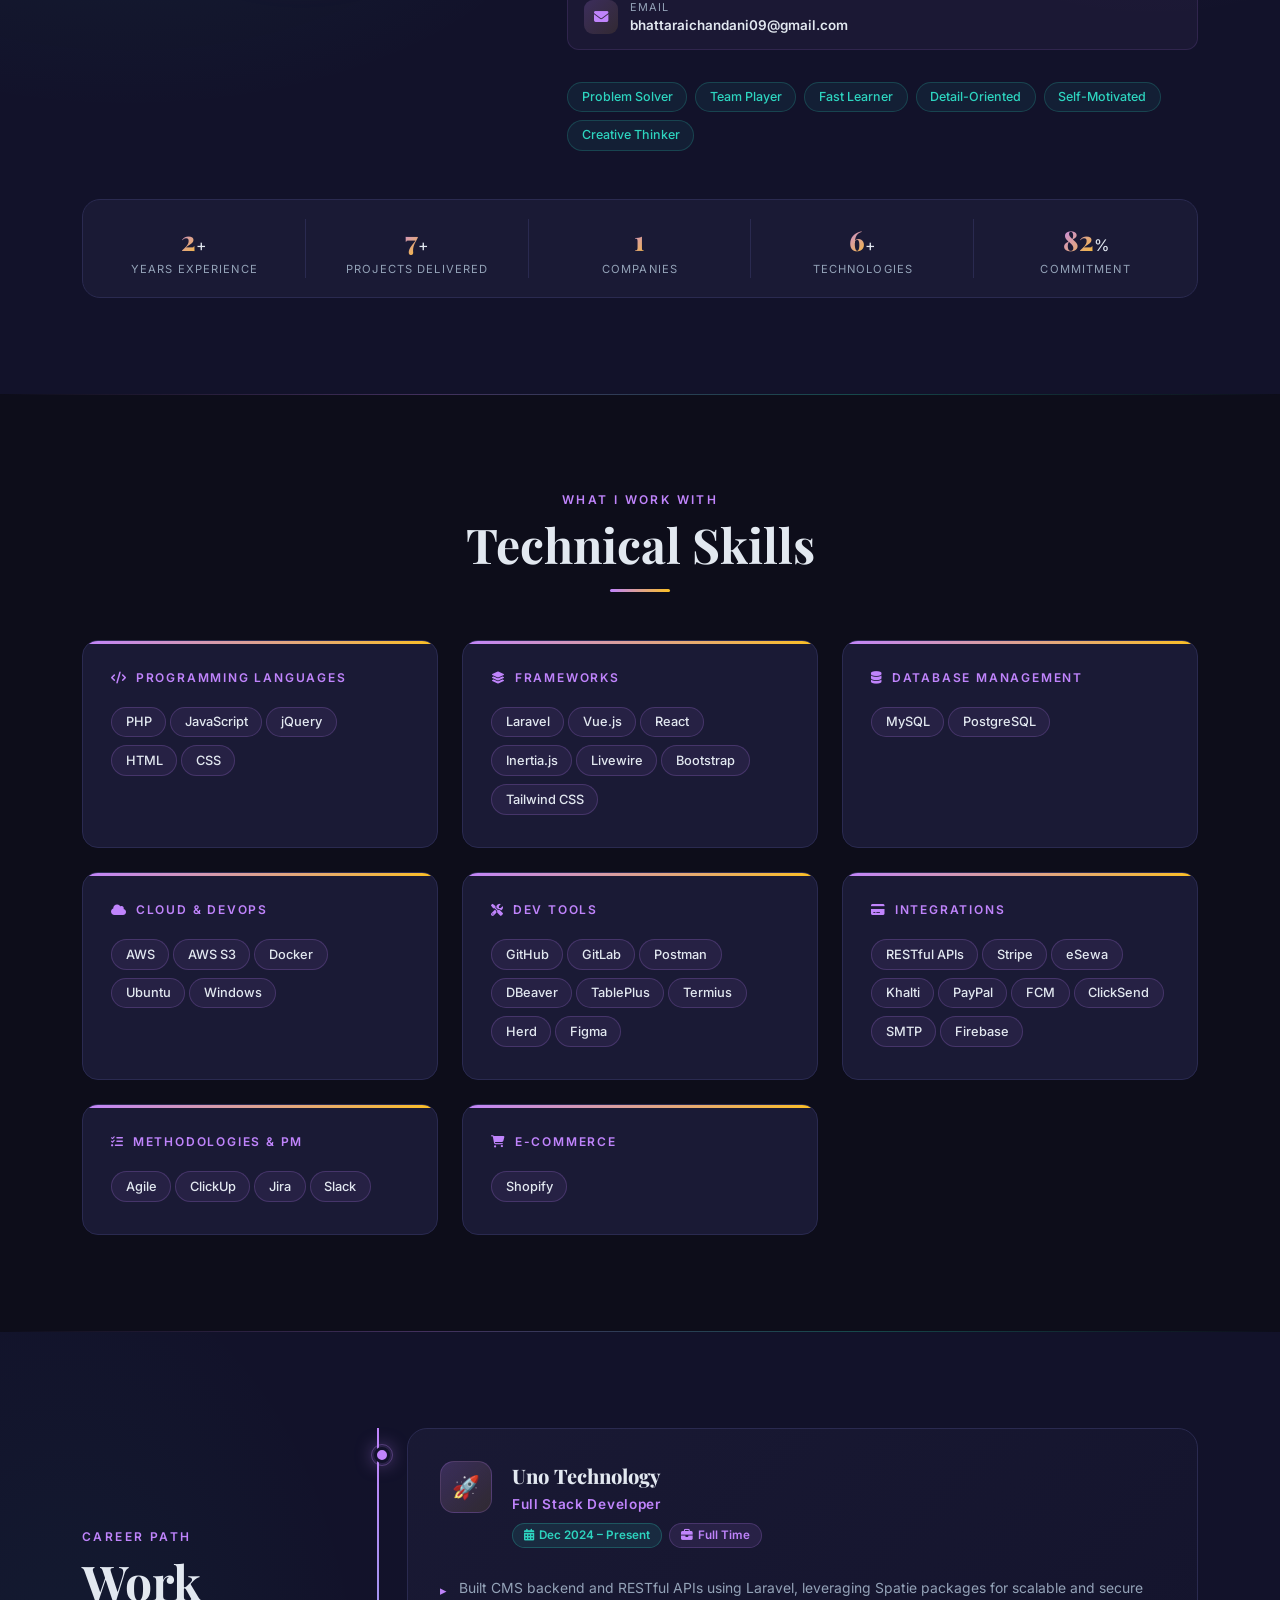
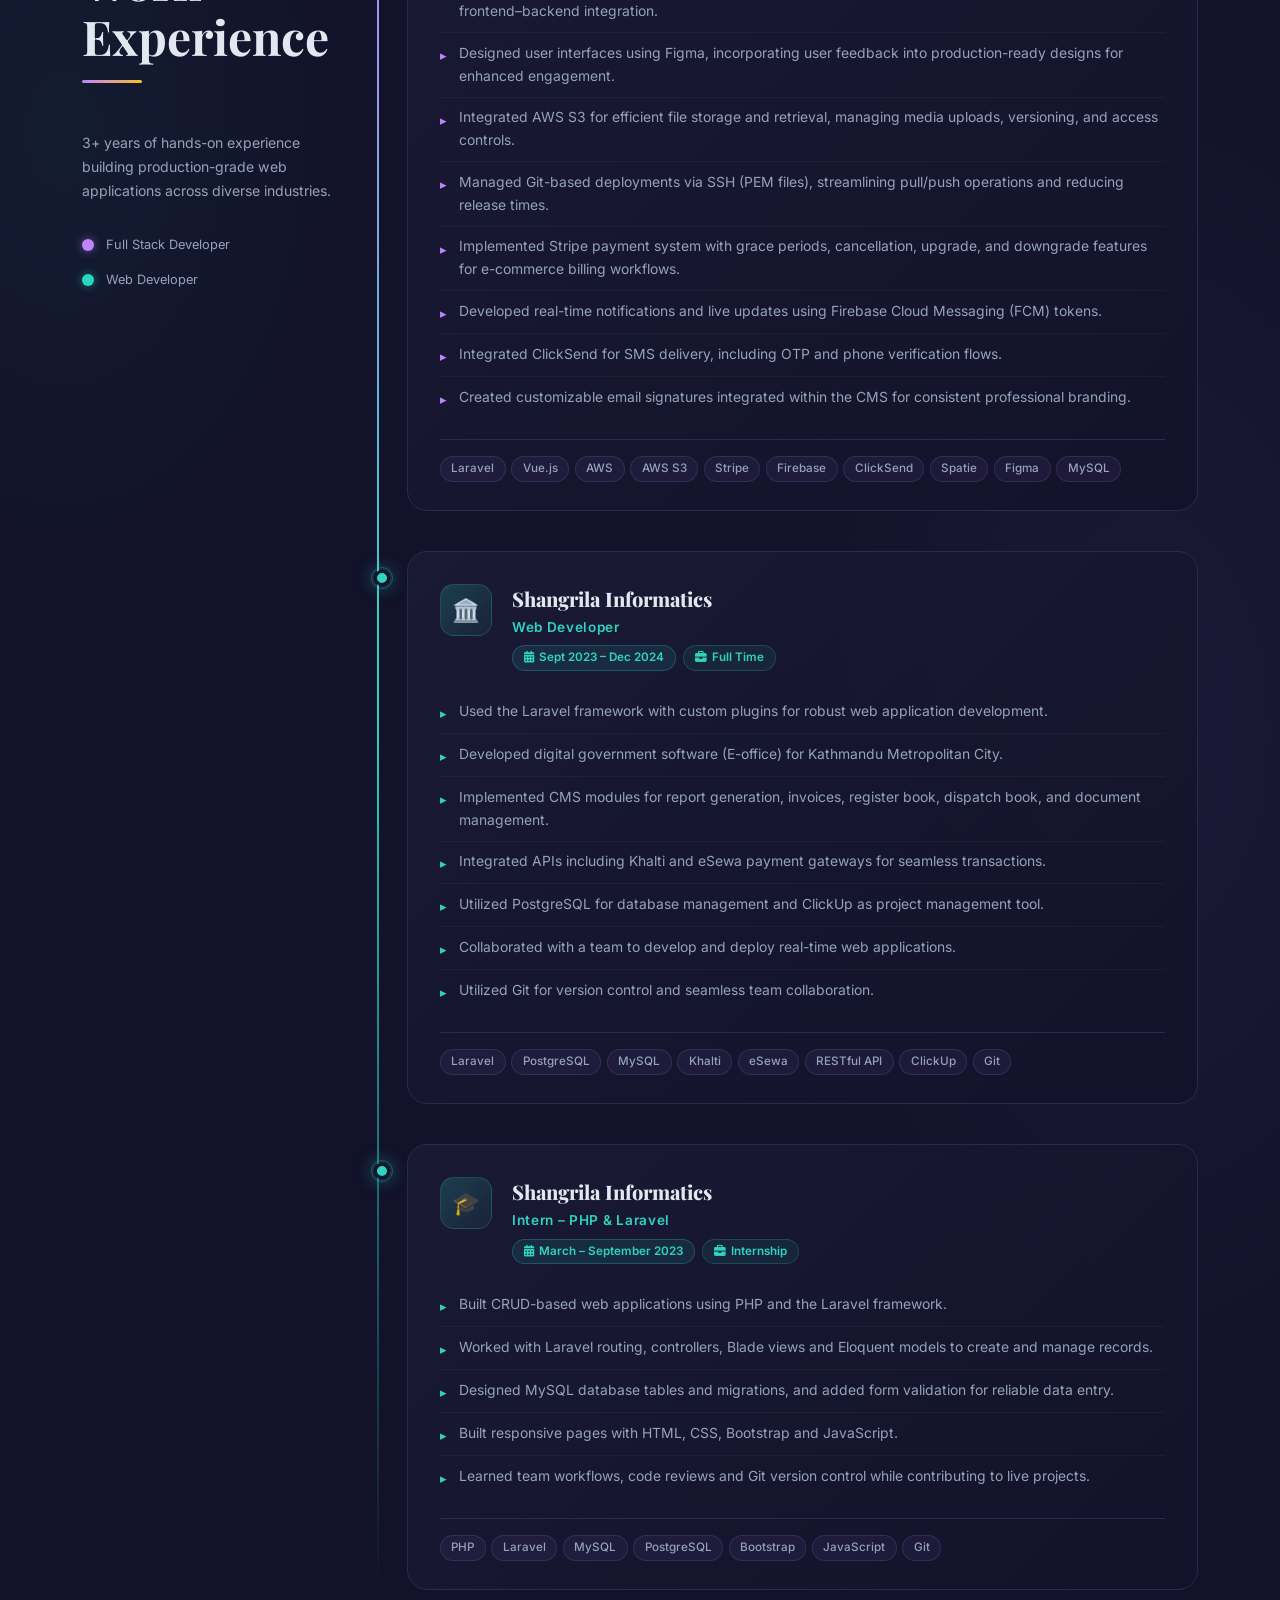
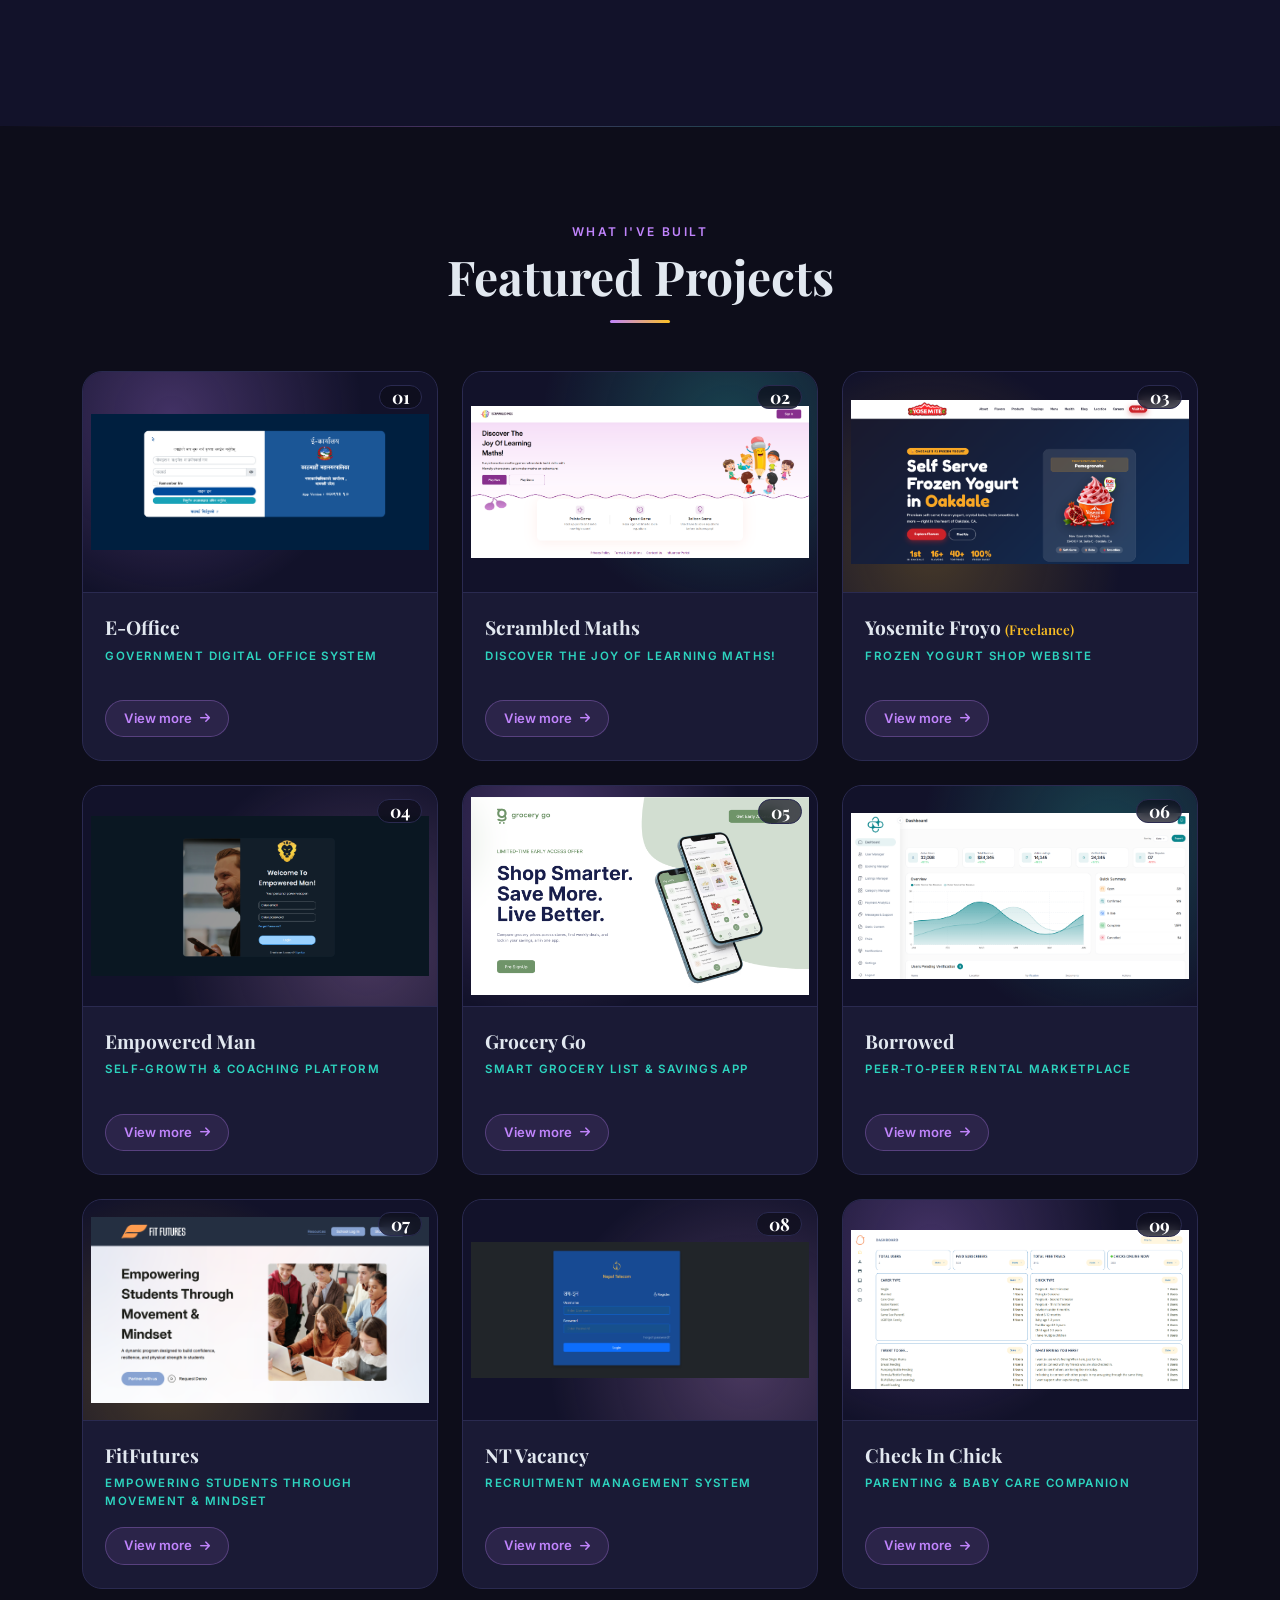
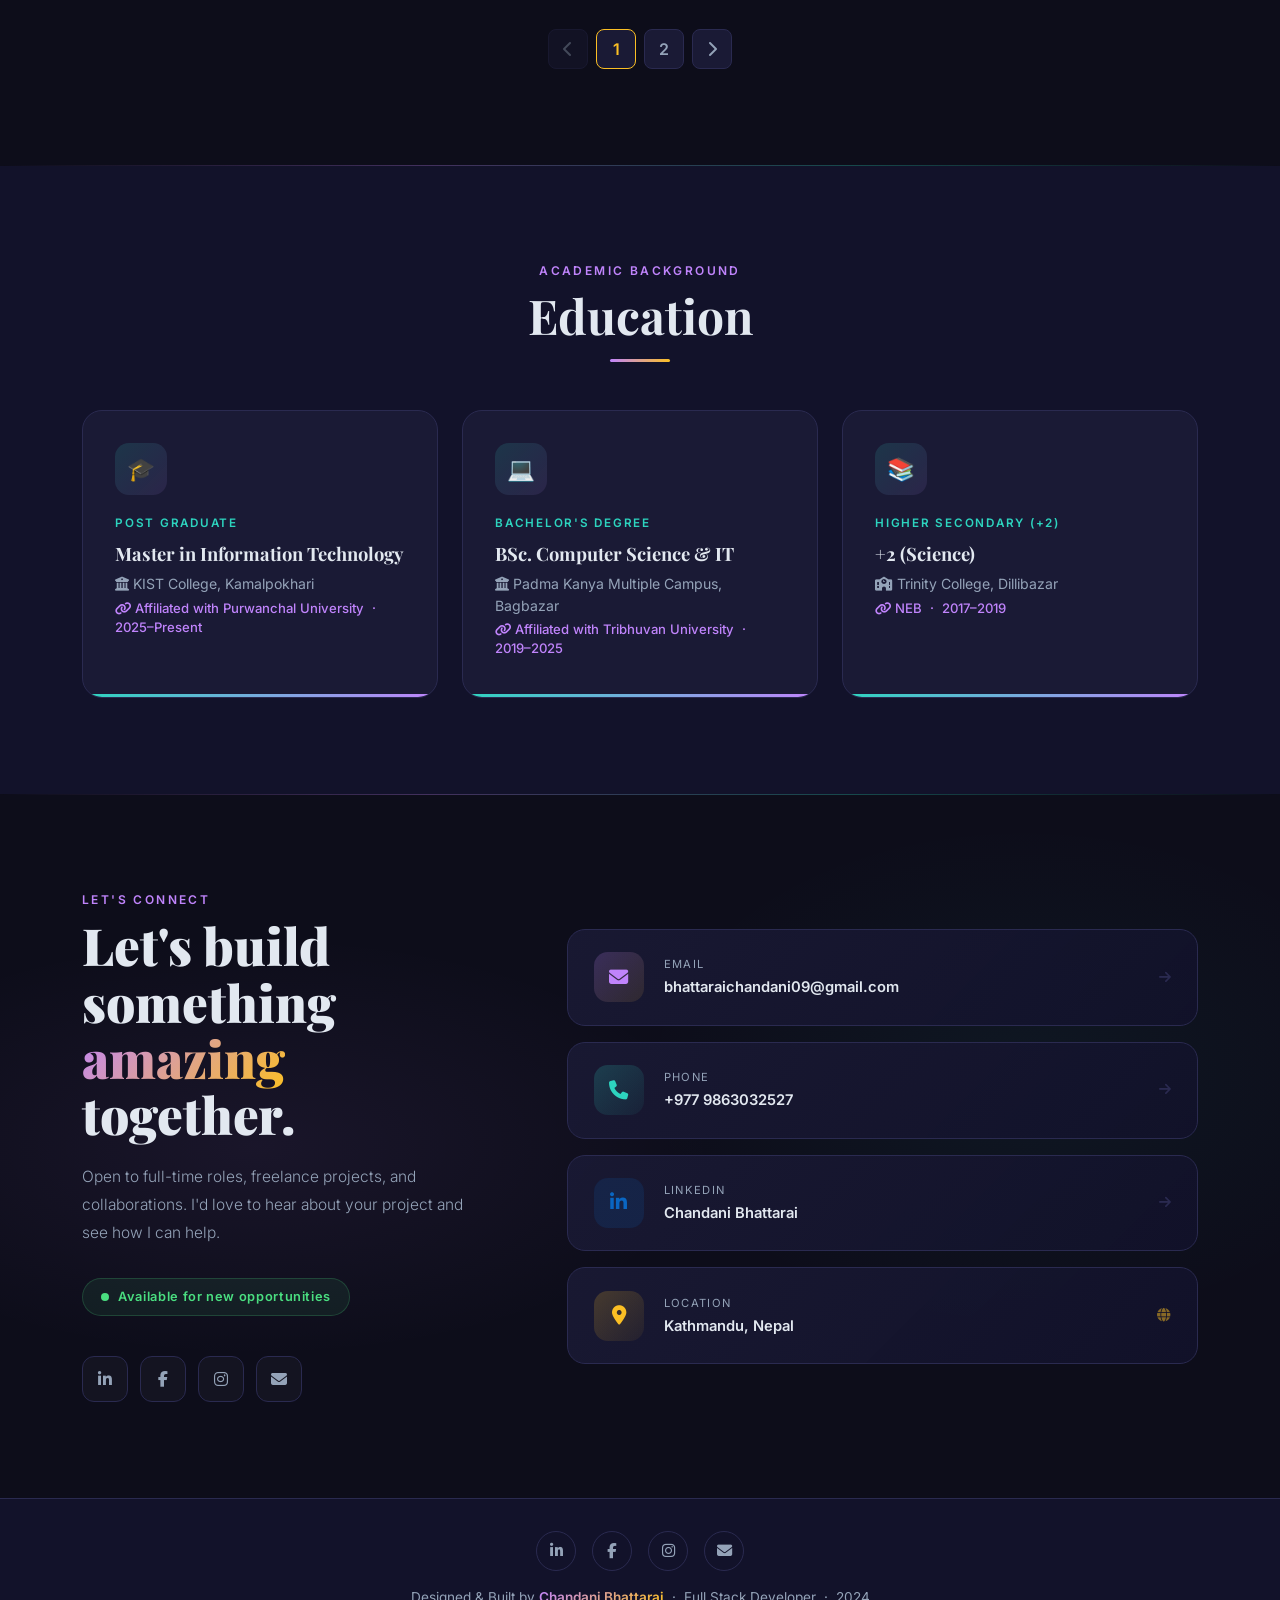
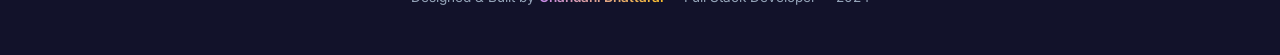
==== commit 54f16b5d: "update in projects" ====
--- a/index.html
+++ b/index.html
@@ -1510,6 +1510,40 @@
         font-size: 1.2rem;
         font-weight: 700;
         margin-bottom: 0.75rem;
+      }
+      .project-pager {
+        display: flex;
+        justify-content: center;
+        flex-wrap: wrap;
+        gap: 0.5rem;
+        margin-top: 2.5rem;
+      }
+      .pg-btn {
+        min-width: 2.5rem;
+        height: 2.5rem;
+        padding: 0 0.75rem;
+        border-radius: 8px;
+        border: 1px solid var(--border);
+        background: var(--card);
+        color: var(--muted);
+        font-weight: 600;
+        transition: all 0.2s;
+      }
+      .pg-btn:hover:not(:disabled),
+      .pg-btn.active {
+        border-color: var(--gold);
+        color: var(--gold);
+      }
+      .pg-btn:disabled {
+        opacity: 0.4;
+        cursor: not-allowed;
+      }
+      .proj-badge {
+        color: var(--gold);
+        font-family: inherit;
+        font-size: 0.7em;
+        font-weight: 600;
+        white-space: nowrap;
       }
       .project-desc {
         color: var(--muted);
@@ -2526,7 +2560,7 @@
               >
                 <div class="stat">
                   <div class="stat-num">
-                    <span class="count-up" data-target="2">0</span>+
+                    <span class="count-up" data-target="3">0</span>+
                   </div>
                   <div class="stat-label">Years Building</div>
                 </div>
@@ -2665,7 +2699,7 @@
         <!-- Stats strip -->
         <div class="about-stats-strip mt-5 reveal">
           <div class="astat">
-            <span class="astat-num count-up" data-target="2">0</span>+
+            <span class="astat-num count-up" data-target="3">0</span>+
             <div class="astat-label">Years Experience</div>
           </div>
           <div class="astat">
@@ -2824,7 +2858,7 @@
                   line-height: 1.7;
                 "
               >
-                2+ years of hands-on experience building production-grade web
+                3+ years of hands-on experience building production-grade web
                 applications across diverse industries.
               </p>
               <!-- Mini timeline legend -->
@@ -3024,10 +3058,77 @@
                   <div class="exp-techs">
                     <span class="exp-tech">Laravel</span>
                     <span class="exp-tech">PostgreSQL</span>
+                    <span class="exp-tech">MySQL</span>
                     <span class="exp-tech">Khalti</span>
                     <span class="exp-tech">eSewa</span>
                     <span class="exp-tech">RESTful API</span>
                     <span class="exp-tech">ClickUp</span>
+                    <span class="exp-tech">Git</span>
+                  </div>
+                </div>
+              </div>
+
+              <!-- Job 3 (Internship) -->
+              <div class="timeline-item reveal delay-3">
+                <div class="timeline-dot teal"></div>
+                <div class="exp-card teal-card">
+                  <div class="exp-header">
+                    <div class="exp-logo teal-logo">🎓</div>
+                    <div class="exp-meta">
+                      <div class="exp-company">Shangrila Informatics</div>
+                      <div class="exp-role teal">Intern – PHP &amp; Laravel</div>
+                      <div class="exp-badges">
+                        <span
+                          class="exp-badge badge-duration"
+                          style="
+                            color: var(--teal);
+                            border-color: rgba(45, 212, 191, 0.25);
+                            background: rgba(45, 212, 191, 0.1);
+                          "
+                          ><i class="fas fa-calendar-alt"></i> March – September
+                          2023</span
+                        >
+                        <span
+                          class="exp-badge badge-type"
+                          style="
+                            color: var(--teal);
+                            border-color: rgba(45, 212, 191, 0.2);
+                            background: rgba(45, 212, 191, 0.08);
+                          "
+                          ><i class="fas fa-briefcase"></i> Internship</span
+                        >
+                      </div>
+                    </div>
+                  </div>
+                  <ul class="exp-achievements">
+                    <li>
+                      Built CRUD-based web applications using PHP and the
+                      Laravel framework.
+                    </li>
+                    <li>
+                      Worked with Laravel routing, controllers, Blade views and
+                      Eloquent models to create and manage records.
+                    </li>
+                    <li>
+                      Designed MySQL database tables and migrations, and added
+                      form validation for reliable data entry.
+                    </li>
+                    <li>
+                      Built responsive pages with HTML, CSS, Bootstrap and
+                      JavaScript.
+                    </li>
+                    <li>
+                      Learned team workflows, code reviews and Git version
+                      control while contributing to live projects.
+                    </li>
+                  </ul>
+                  <div class="exp-techs">
+                    <span class="exp-tech">PHP</span>
+                    <span class="exp-tech">Laravel</span>
+                    <span class="exp-tech">MySQL</span>
+                    <span class="exp-tech">PostgreSQL</span>
+                    <span class="exp-tech">Bootstrap</span>
+                    <span class="exp-tech">JavaScript</span>
                     <span class="exp-tech">Git</span>
                   </div>
                 </div>
@@ -3049,6 +3150,7 @@
           <div class="section-divider mx-auto"></div>
         </div>
         <div class="row g-4" id="projectGrid"></div>
+        <div class="project-pager" id="projectPager"></div>
       </div>
     </section>
 
@@ -3316,17 +3418,6 @@
           links: [{ label: "Admin", url: "https://eoffice.kathmandu.gov.np/eoadmin" }],
         },
         {
-          slug: "empoweredman",
-          name: "Empowered Man",
-          icon: "💪",
-          type: "Self-Growth & Coaching Platform",
-          short: "Courses, journals, goals and habits with a Power Score and a live community.",
-          desc: "A personal development platform with courses, journals, reflections, goal tracking and daily habits. A “Power Score” assessment and levels keep users engaged, and a community with groups, posts and live chat adds support. The admin CMS manages course content, assessments, users and broadcasts.",
-          features: ["Courses", "Journals and reflections", "Goals and habits", "Power Score levels", "Community and live chat"],
-          tech: ["Laravel 12", "Livewire", "JWT", "Spatie", "Firebase", "Chat", "Reverb/Pusher", "FFmpeg"],
-          links: [{ label: "Login", url: "https://app.elitebusinessman.com/login" }],
-        },
-        {
           slug: "scrambledmgs",
           name: "Scrambled Maths",
           icon: "🧮",
@@ -3340,6 +3431,29 @@
           ],
           tech: ["Laravel", "Livewire", "Sanctum", "Stripe Cashier", "ClickSend SMS", "Firebase", "Spatie"],
           links: [{ label: "Website", url: "https://scrambledmgs.com/" }],
+        },
+        {
+          slug: "yosemitefroyo",
+          name: "Yosemite Froyo",
+          badge: "Freelance",
+          icon: "🍦",
+          type: "Frozen Yogurt Shop Website",
+          short: "Public site with menu, blog and careers, plus an admin panel to manage it all.",
+          desc: "A website for Yosemite Froyo, a frozen yogurt, crystal boba and smoothie shop. Visitors browse the menu, read blog posts and events, and apply for jobs through a career form. Staff sign in to an admin panel to manage products, blog posts, employees and job applications, and applicants receive email confirmations.",
+          features: ["Product menu by category", "Blog and events with galleries", "Career applications with email notifications", "Job positions, skills and experience settings", "Employee records", "Secure admin panel"],
+          tech: ["Laravel 12", "PHP", "Blade", "MySQL", "Vite", "Mail notifications"],
+          links: [{ label: "Website", url: "https://yosemitefroyo.com/" }],
+        },
+        {
+          slug: "empoweredman",
+          name: "Empowered Man",
+          icon: "💪",
+          type: "Self-Growth & Coaching Platform",
+          short: "Courses, journals, goals and habits with a Power Score and a live community.",
+          desc: "A personal development platform with courses, journals, reflections, goal tracking and daily habits. A “Power Score” assessment and levels keep users engaged, and a community with groups, posts and live chat adds support. The admin CMS manages course content, assessments, users and broadcasts.",
+          features: ["Courses", "Journals and reflections", "Goals and habits", "Power Score levels", "Community and live chat"],
+          tech: ["Laravel 12", "Livewire", "JWT", "Spatie", "Firebase", "Chat", "Reverb/Pusher", "FFmpeg"],
+          links: [{ label: "Login", url: "https://app.elitebusinessman.com/login" }],
         },
         {
           slug: "grocery-go",
@@ -3420,6 +3534,7 @@
       const IMG_EXTS = ["webp", "png", "jpg", "jpeg"];
       const esc = (t) =>
         String(t).replace(/[&<>"]/g, (c) => ({ "&": "&amp;", "<": "&lt;", ">": "&gt;", '"': "&quot;" })[c]);
+      const badgeHTML = (p) => (p.badge ? ' <span class="proj-badge">(' + esc(p.badge) + ")</span>" : "");
       function thumbHTML(p, i) {
         return (
           '<div class="proj-thumb hue-' + (i % 4) + '" data-slug="' + p.slug + '">' +
@@ -3446,19 +3561,42 @@
       }
 
       const grid = document.getElementById("projectGrid");
-      grid.innerHTML = PROJECTS.map(
-        (p, i) =>
-          '<div class="col-md-6 col-lg-4 reveal delay-' + ((i % 3) + 1) + '">' +
+      const PER_PAGE = 9;
+      const pager = document.getElementById("projectPager");
+      let page = 1;
+      function renderProjects() {
+        const pages = Math.ceil(PROJECTS.length / PER_PAGE);
+        const start = (page - 1) * PER_PAGE;
+        grid.innerHTML = PROJECTS.slice(start, start + PER_PAGE).map((p, n) => projectCol(p, start + n, n)).join("");
+        grid.querySelectorAll(".proj-thumb").forEach(loadThumb);
+        grid.querySelectorAll(".reveal").forEach((el) => el.classList.add("visible"));
+        pager.innerHTML =
+          pages < 2
+            ? ""
+            : '<button type="button" class="pg-btn" data-page="' + (page - 1) + '"' + (page === 1 ? " disabled" : "") + ' aria-label="Previous page"><i class="fas fa-chevron-left"></i></button>' +
+              Array.from({ length: pages }, (_, k) =>
+                '<button type="button" class="pg-btn' + (k + 1 === page ? " active" : "") + '" data-page="' + (k + 1) + '">' + (k + 1) + "</button>"
+              ).join("") +
+              '<button type="button" class="pg-btn" data-page="' + (page + 1) + '"' + (page === pages ? " disabled" : "") + ' aria-label="Next page"><i class="fas fa-chevron-right"></i></button>';
+      }
+      pager.addEventListener("click", (e) => {
+        const b = e.target.closest(".pg-btn");
+        if (!b || b.disabled) return;
+        page = +b.dataset.page;
+        renderProjects();
+        document.getElementById("projects").scrollIntoView({ behavior: "smooth" });
+      });
+      const projectCol = (p, i, n) =>
+          '<div class="col-md-6 col-lg-4 reveal delay-' + ((n % 3) + 1) + '">' +
           '<div class="project-card">' +
           thumbHTML(p, i) +
           '<span class="project-index">' + String(i + 1).padStart(2, "0") + "</span>" +
           '<div class="project-body">' +
-          '<div class="project-name">' + esc(p.name) + "</div>" +
+          '<div class="project-name">' + esc(p.name) + badgeHTML(p) + "</div>" +
           '<div class="project-type">' + esc(p.type) + "</div>" +
           '<button type="button" class="project-more" data-i="' + i + '">View more <i class="fas fa-arrow-right"></i></button>' +
-          "</div></div></div>"
-      ).join("");
-      grid.querySelectorAll(".proj-thumb").forEach(loadThumb);
+          "</div></div></div>";
+      renderProjects();
 
       // Detail modal
       const modalEl = document.getElementById("projectModal");
@@ -3482,7 +3620,7 @@
           thumbHTML(p, i).replace("proj-thumb", "proj-thumb pm-thumb") +
           '<div class="pm-content">' +
           '<div class="pm-type">' + esc(p.type) + "</div>" +
-          '<h3 class="pm-title" id="projectModalTitle">' + esc(p.name) + "</h3>" +
+          '<h3 class="pm-title" id="projectModalTitle">' + esc(p.name) + badgeHTML(p) + "</h3>" +
           '<p class="pm-desc">' + esc(p.desc) + "</p>" +
           feats + extras +
           '<h6 class="pm-h">Tech stack</h6><div class="pm-tags">' + p.tech.map((t) => '<span class="proj-tag">' + esc(t) + "</span>").join("") + "</div>" +
